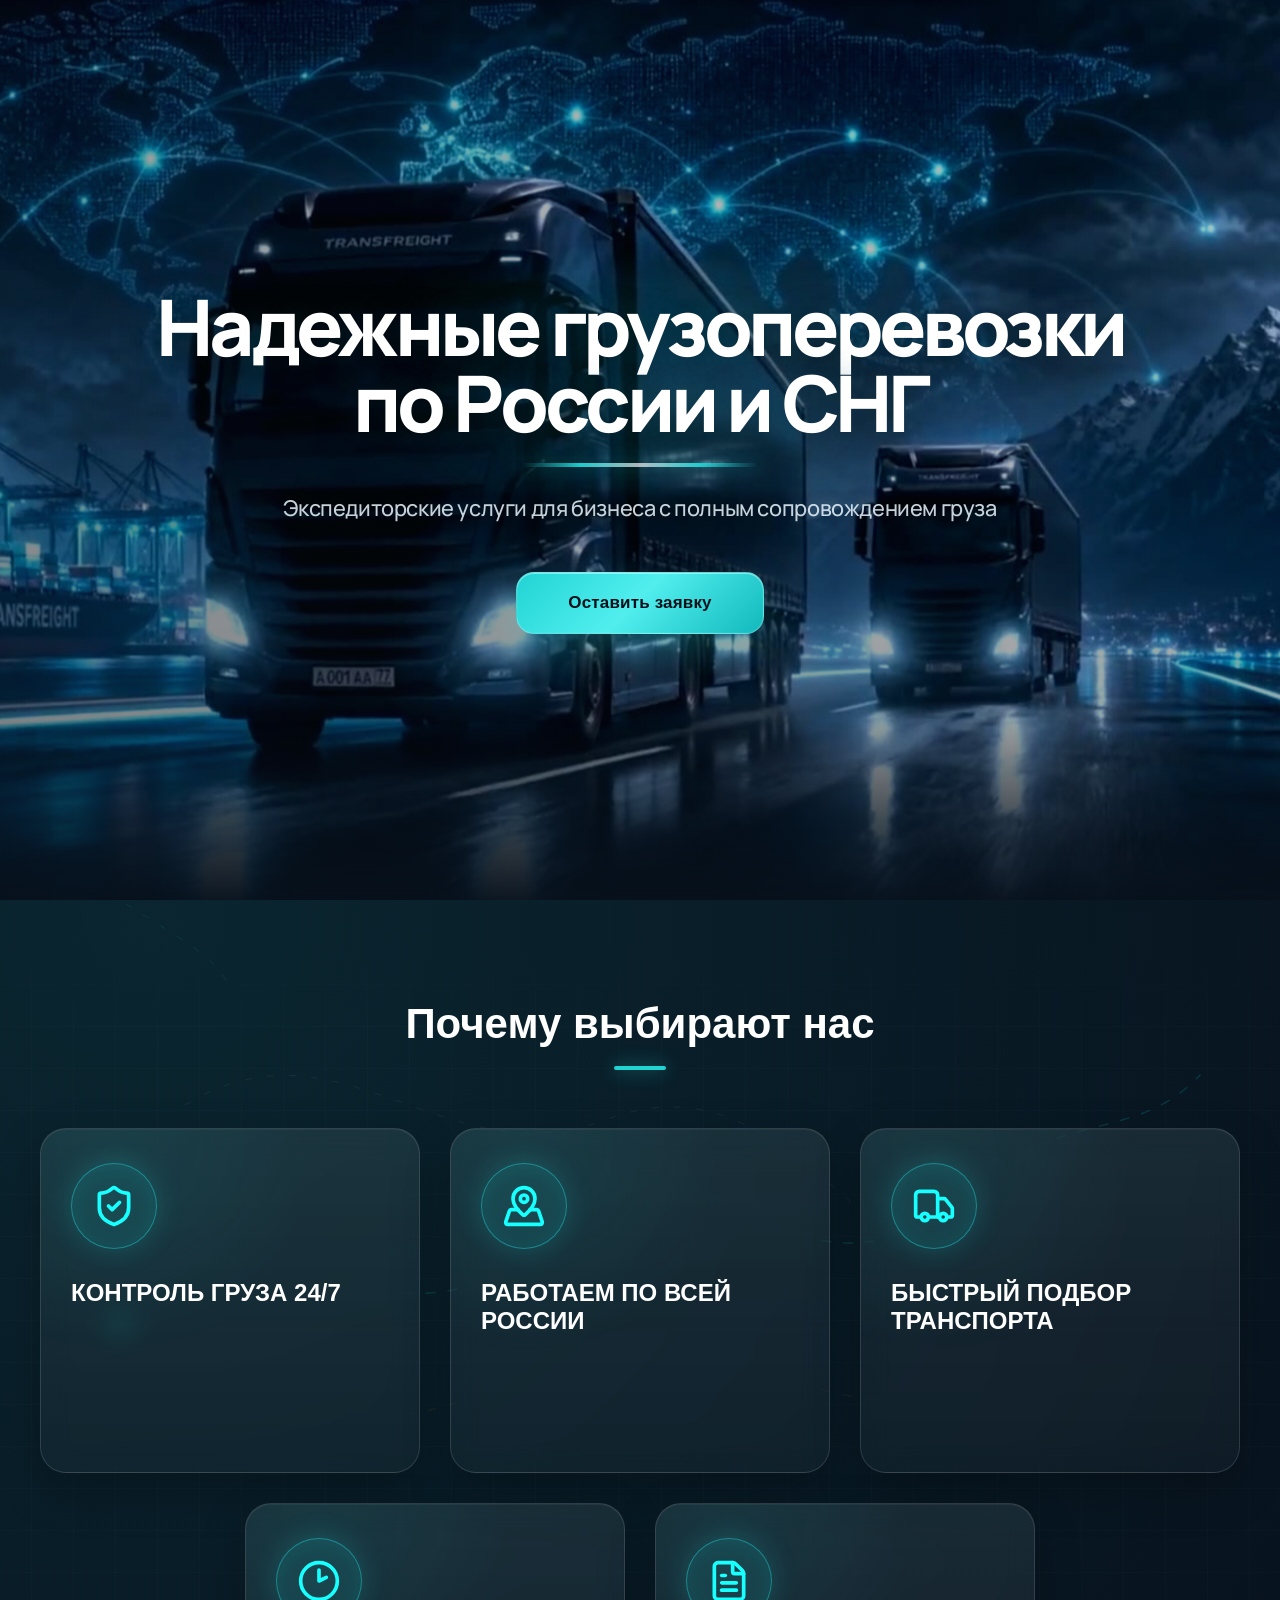
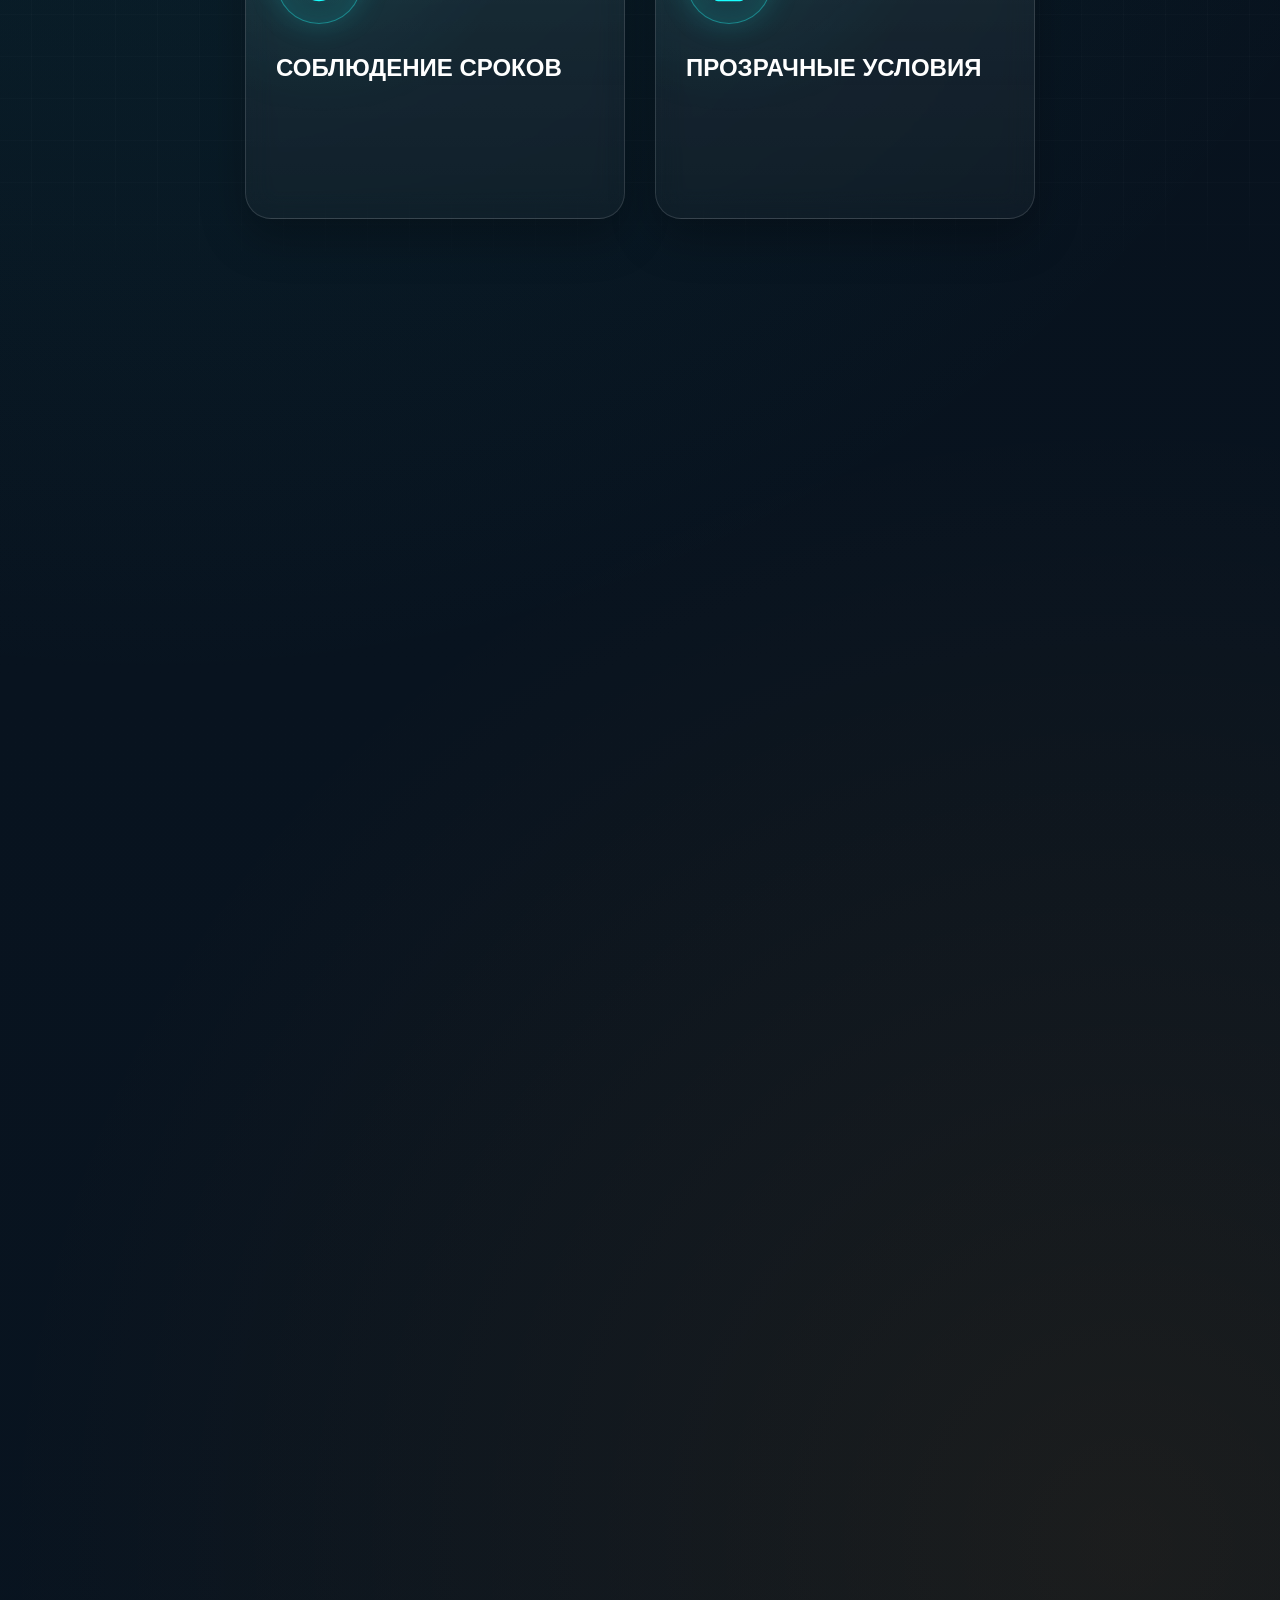
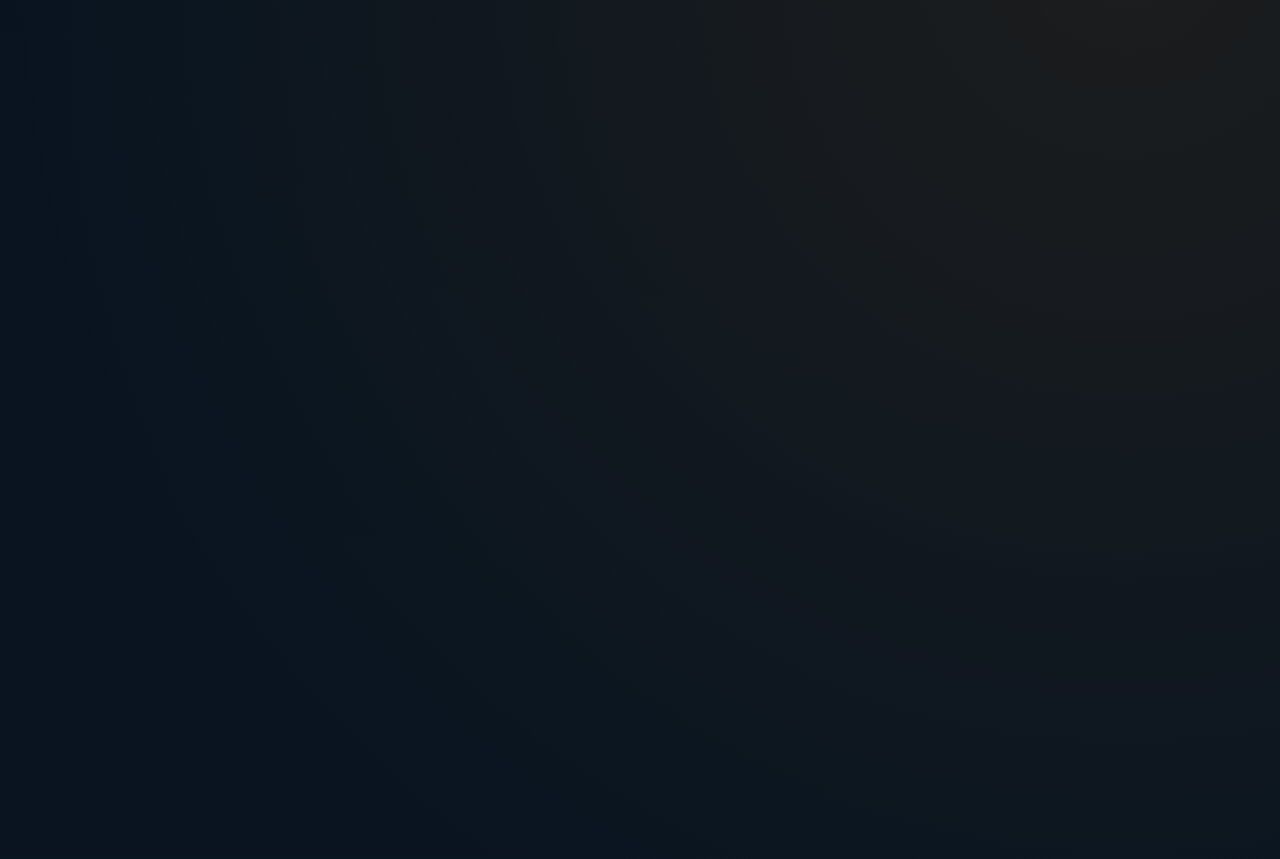
==== index.html @ 01e7ac6b "Add files via upload" ====
<!DOCTYPE html>
<html lang="ru">
<head>
<meta charset="UTF-8">
<meta name="viewport" content="width=device-width, initial-scale=1.0">

<title>Грузоперевозки по России и СНГ | TransFreight</title>

<meta name="description" content="Экспедиторские услуги и грузоперевозки по России и СНГ. Подбор транспорта, контроль доставки, оперативный расчет стоимости.">
<meta name="keywords" content="грузоперевозки, логистика, экспедиторские услуги, перевозка грузов, доставка грузов, транспортная компания">

<meta property="og:title" content="TransFreight — грузоперевозки по России и СНГ">
<meta property="og:description" content="Экспедиторские услуги для бизнеса с полным сопровождением груза.">
<meta property="og:type" content="website">
<meta property="og:url" content="https://transfreight.ru">
<meta property="og:image" content="https://transfreight.ru/favicon.png">

<link rel="preconnect" href="https://fonts.googleapis.com">
<link rel="preconnect" href="https://fonts.gstatic.com" crossorigin>
<link href="https://fonts.googleapis.com/css2?family=Manrope:wght@400;500;600;700;800&display=swap" rel="stylesheet">
<link rel="stylesheet" href="style.css">
<link rel="icon" type="image/png" href="favicon.png">
<link rel="preload" as="image" href="hero-poster-mobile.jpg" media="(max-width: 768px)">
<link rel="preload" as="image" href="hero-poster.jpg" media="(min-width: 769px)">

<!-- Yandex.Metrika counter -->
<script type="text/javascript">
    (function(m,e,t,r,i,k,a){
        m[i]=m[i]||function(){(m[i].a=m[i].a||[]).push(arguments)};
        m[i].l=1*new Date();
        for (var j = 0; j < document.scripts.length; j++) {
          if (document.scripts[j].src === r) { return; }
        }
        k=e.createElement(t),
        a=e.getElementsByTagName(t)[0],
        k.async=1,
        k.src=r,
        a.parentNode.insertBefore(k,a)
    })(window, document,'script','https://mc.yandex.ru/metrika/tag.js?id=109260432', 'ym');

    ym(109260432, 'init', {
        ssr:true,
        webvisor:true,
        clickmap:true,
        ecommerce:"dataLayer",
        referrer: document.referrer,
        url: location.href,
        accurateTrackBounce:true,
        trackLinks:true
    });
</script>
<noscript>
<div>
<img src="https://mc.yandex.ru/watch/109260432" style="position:absolute; left:-9999px;" alt="">
</div>
</noscript>
<!-- /Yandex.Metrika counter -->
</head>

<body>

<header class="hero">
<video autoplay muted loop playsinline webkit-playsinline preload="auto" poster="hero-poster.jpg" class="bg-video">
<source src="transfreight_mobile_background.mp4" type="video/mp4" media="(max-width: 768px)">
<source src="transfreight_background.mp4" type="video/mp4">
</video>

<div class="overlay"></div>

<div class="hero-content">
<h1>Надежные грузоперевозки по России и СНГ</h1>

<p>
Экспедиторские услуги для бизнеса с полным сопровождением груза
</p>

<div class="buttons">
<a class="btn primary" href="#contact">Оставить заявку</a>


</div>
</div>
</header>

<section class="advantages">
<h2>Почему выбирают нас</h2>

<div class="cards">

<div class="why-card" tabindex="0">

<div class="card-icon">
<img src="icons/shield.svg" alt="" loading="lazy" decoding="async">
</div>

<h3>Контроль груза 24/7</h3>

<p>
Отслеживаем перевозку на каждом этапе.
</p>

</div>

<div class="why-card" tabindex="0">

<div class="card-icon">
<img src="icons/map.svg" alt="" loading="lazy" decoding="async">
</div>

<h3>Работаем по всей России</h3>

<p>
Организуем перевозки по России и СНГ.
</p>

</div>

<div class="why-card" tabindex="0">

<div class="card-icon">
<img src="icons/truck.svg" alt="" loading="lazy" decoding="async">
</div>

<h3>Быстрый подбор транспорта</h3>

<p>
Оперативно подбираем транспорт под любой груз.
</p>

</div>

<div class="why-card" tabindex="0">

<div class="card-icon">
<img src="icons/clock.svg" alt="" loading="lazy" decoding="async">
</div>

<h3>Соблюдение сроков</h3>

<p>
Контролируем сроки доставки на всем маршруте.
</p>

</div>

<div class="why-card" tabindex="0">

<div class="card-icon">
<img src="icons/file.svg" alt="" loading="lazy" decoding="async">
</div>

<h3>Прозрачные условия</h3>

<p>
Понятные условия и фиксированная стоимость.
</p>

</div>

</div>
</section>

<section class="steps">

<h2>Как мы работаем</h2>

<div class="steps-container">

<div class="step" tabindex="0">
<span>1</span>
<h3>Получаем заявку</h3>
<p>Вы оставляете заявку на сайте или в Telegram.</p>
</div>

<div class="step" tabindex="0">
<span>2</span>
<h3>Подбираем транспорт</h3>
<p>Оперативно находим подходящую машину под ваш груз.</p>
</div>

<div class="step" tabindex="0">
<span>3</span>
<h3>Согласовываем условия</h3>
<p>Фиксируем стоимость, сроки и маршрут перевозки.</p>
</div>

<div class="step" tabindex="0">
<span>4</span>
<h3>Контролируем доставку</h3>
<p>Сопровождаем груз до момента выгрузки.</p>
</div>

</div>

</section>


<section class="cargo-map-section">
  <div class="cargo-map-head">
    <div>
      <h2>Маршруты перевозок</h2>
      <p>Работаем по всей России и СНГ: строим маршруты между крупными городами, подбираем транспорт и контролируем доставку на каждом этапе.</p>
    </div>

    <div class="cargo-map-features">
      <div><span>◎</span><b>По всей России</b></div>
      <div><span>▣</span><b>Контроль груза</b></div>
      <div><span>↗</span><b>Маршруты без простоев</b></div>
    </div>
  </div>

  <div class="cargo-map cargo-map-russia cargo-map-clean-final">
    <div class="map-glow"></div>

    <svg viewBox="0 0 1400 540" class="route-map" aria-label="Карта маршрутов перевозок по России" role="img">
      <defs>
        <filter id="cityGlow">
          <feGaussianBlur stdDeviation="3" result="blur" />
          <feMerge><feMergeNode in="blur" /><feMergeNode in="SourceGraphic" /></feMerge>
        </filter>
      </defs>

      <g class="route-lines">
        <path id="r1" class="route" d="M46 245 C70 205 105 185 150 148" />
        <path id="r2" class="route" d="M150 148 C182 170 200 195 210 230" />
        <path id="r3" class="route" d="M210 230 C240 218 262 216 292 225" />
        <path id="r4" class="route" d="M292 225 C322 226 338 232 355 238" />
        <path id="r5" class="route" d="M355 238 C382 224 410 220 438 188" />
        <path id="r6" class="route" d="M355 238 C386 252 416 262 438 260" />
        <path id="r7" class="route" d="M438 260 C462 240 482 228 500 220" />
        <path id="r8" class="route" d="M500 220 C530 210 555 210 580 218" />
        <path id="r9" class="route" d="M580 218 C620 235 650 250 675 260" />
        <path id="r10" class="route" d="M675 260 C710 252 735 258 760 270" />
        <path id="r11" class="route" d="M760 270 C800 250 850 240 895 245" />
        <path id="r12" class="route" d="M895 245 C942 270 980 300 1015 330" />
        <path id="r13" class="route" d="M1015 330 C1060 325 1100 330 1130 342" />
        <path id="r14" class="route" d="M1130 342 C1170 365 1210 380 1235 372" />
        <path id="r15" class="route" d="M1235 372 C1268 378 1288 382 1300 388" />
        <path id="r16" class="route" d="M1300 388 C1288 420 1278 448 1268 468" />
        <path id="r17" class="route" d="M500 220 C540 250 545 265 520 262" />
        <path id="r18" class="route" d="M438 260 C415 278 390 284 365 286" />
        <path id="r19" class="route" d="M365 286 C348 302 336 318 322 330" />
        <path id="r20" class="route" d="M322 330 C312 350 304 368 300 385" />
        <path id="r21" class="route" d="M300 385 C270 392 250 392 235 395" />
        <path id="r22" class="route" d="M235 395 C220 407 212 420 210 430" />
        <path id="r23" class="route" d="M210 230 C215 260 220 292 225 320" />
        <path id="r24" class="route" d="M225 320 C215 338 204 346 190 350" />
        <path id="r25" class="route" d="M225 320 C205 318 194 323 184 326" />
        <path id="r26" class="route" d="M225 320 C250 342 275 365 300 385" />
        <path id="r27" class="route" d="M210 230 C190 248 174 270 160 288" />
        <path id="r28" class="route" d="M160 288 C184 283 202 275 218 266" />
        <path id="r29" class="route" d="M210 230 C182 232 154 242 128 254" />
        <path id="r30" class="route" d="M292 225 C305 245 320 252 330 252" />
        <path id="r31" class="route" d="M355 238 C350 218 346 198 340 185" />
        <path id="r32" class="route" d="M340 185 C315 184 285 185 245 168" />
        <path id="r33" class="route" d="M245 168 C235 178 232 184 230 194" />
        <path id="r34" class="route" d="M230 194 C218 202 210 214 210 230" />
        <path id="r35" class="route" d="M438 188 C420 190 405 208 395 232" />
        <path id="r36" class="route" d="M438 260 C430 282 420 302 415 318" />
        <path id="r37" class="route" d="M415 318 C390 308 375 296 365 286" />
        <path id="r38" class="route" d="M560 255 C545 258 532 260 520 262" />
        <path id="r39" class="route" d="M560 255 C600 255 640 258 675 260" />
        <path id="r40" class="route" d="M760 270 C770 250 773 236 775 226" />
        <path id="r41" class="route" d="M760 270 C762 300 766 320 770 330" />
        <path id="r42" class="route" d="M760 270 C778 260 790 258 800 258" />
        <path id="r43" class="route" d="M895 245 C1010 200 1120 165 1210 145" />
        <path id="r44" class="route" d="M1210 145 C1280 150 1325 165 1355 180" />
        <path id="r45" class="route" d="M1015 330 C1040 338 1052 344 1060 350" />
        <path id="r46" class="route" d="M1130 342 C1180 300 1210 220 1210 145" />
        <path id="r47" class="route" d="M895 245 C840 240 800 235 775 226" />
        <path id="r48" class="route" d="M1015 330 C960 370 900 395 820 370 C790 358 774 342 770 330" />
        <path id="r49" class="route" d="M1235 372 C1260 405 1300 420 1340 430" />
        <path id="r50" class="route" d="M340 420 C325 405 312 392 300 385" />
        <path id="r51" class="route" d="M270 430 C252 418 242 407 235 395" />
        <path id="r52" class="route" d="M580 218 C620 175 690 150 780 140 C960 110 1110 120 1210 145" />
        <path id="r53" class="route" d="M245 168 C250 138 252 112 250 88" />
        <path id="r54" class="route" d="M150 148 C160 100 178 70 205 58" />
        <path id="r55" class="route" d="M235 395 C245 405 258 408 270 405" />
        <path id="r56" class="route" d="M235 395 C235 410 240 422 248 432" />
        <path id="r57" class="route" d="M248 432 C246 444 244 454 242 462" />
        <path id="r58" class="route" d="M242 462 C228 462 214 460 202 458" />
      </g>

      <g class="cities">
        <g class="city-node" transform="translate(46 245)"><circle r="5"/><text x="12" y="5" text-anchor="start">Калининград</text></g>
        <g class="city-node" transform="translate(205 58)"><circle r="5"/><text x="12" y="5" text-anchor="start">Мурманск</text></g>
        <g class="city-node big" transform="translate(150 148)"><circle r="9"/><text x="14" y="5" text-anchor="start">Санкт-Петербург</text></g>
        <g class="city-node" transform="translate(115 185)"><circle r="5"/><text x="12" y="5" text-anchor="start">Псков</text></g>
        <g class="city-node" transform="translate(250 88)"><circle r="5"/><text x="12" y="5" text-anchor="start">Архангельск</text></g>
        <g class="city-node" transform="translate(245 168)"><circle r="5"/><text x="12" y="5" text-anchor="start">Вологда</text></g>
        <g class="city-node" transform="translate(190 202)"><circle r="5"/><text x="-12" y="5" text-anchor="end">Тверь</text></g>
        <g class="city-node" transform="translate(230 194)"><circle r="5"/><text x="12" y="5" text-anchor="start">Ярославль</text></g>
        <g class="city-node big" transform="translate(210 230)"><circle r="9"/><text x="15" y="5" text-anchor="start">Москва</text></g>
        <g class="city-node" transform="translate(128 254)"><circle r="5"/><text x="12" y="5" text-anchor="start">Смоленск</text></g>
        <g class="city-node" transform="translate(160 288)"><circle r="5"/><text x="-12" y="5" text-anchor="end">Брянск</text></g>
        <g class="city-node" transform="translate(218 266)"><circle r="5"/><text x="12" y="5" text-anchor="start">Тула</text></g>
        <g class="city-node" transform="translate(245 270)"><circle r="5"/><text x="12" y="5" text-anchor="start">Рязань</text></g>
        <g class="city-node" transform="translate(225 320)"><circle r="5"/><text x="12" y="5" text-anchor="start">Воронеж</text></g>
        <g class="city-node" transform="translate(238 305)"><circle r="5"/><text x="12" y="-8" text-anchor="start">Липецк</text></g>
        <g class="city-node" transform="translate(184 326)"><circle r="5"/><text x="-12" y="5" text-anchor="end">Курск</text></g>
        <g class="city-node" transform="translate(190 350)"><circle r="5"/><text x="-12" y="5" text-anchor="end">Белгород</text></g>
        <g class="city-node big" transform="translate(292 225)"><circle r="9"/><text x="13" y="-8" text-anchor="start">Нижний Новгород</text></g>
        <g class="city-node big" transform="translate(355 238)"><circle r="9"/><text x="13" y="5" text-anchor="start">Казань</text></g>
        <g class="city-node" transform="translate(330 252)"><circle r="5"/><text x="13" y="18" text-anchor="start">Чебоксары</text></g>
        <g class="city-node" transform="translate(342 214)"><circle r="5"/><text x="12" y="-8" text-anchor="start">Йошкар-Ола</text></g>
        <g class="city-node" transform="translate(340 185)"><circle r="5"/><text x="12" y="5" text-anchor="start">Киров</text></g>
        <g class="city-node" transform="translate(395 232)"><circle r="5"/><text x="12" y="5" text-anchor="start">Ижевск</text></g>
        <g class="city-node big" transform="translate(438 188)"><circle r="9"/><text x="12" y="5" text-anchor="start">Пермь</text></g>
        <g class="city-node big" transform="translate(438 260)"><circle r="9"/><text x="12" y="5" text-anchor="start">Уфа</text></g>
        <g class="city-node" transform="translate(415 318)"><circle r="5"/><text x="12" y="5" text-anchor="start">Оренбург</text></g>
        <g class="city-node big" transform="translate(365 286)"><circle r="9"/><text x="12" y="5" text-anchor="start">Самара</text></g>
        <g class="city-node" transform="translate(322 330)"><circle r="5"/><text x="12" y="5" text-anchor="start">Саратов</text></g>
        <g class="city-node" transform="translate(300 385)"><circle r="5"/><text x="12" y="5" text-anchor="start">Волгоград</text></g>
        <g class="city-node" transform="translate(340 420)"><circle r="5"/><text x="12" y="5" text-anchor="start">Астрахань</text></g>
        <g class="city-node" transform="translate(235 395)"><circle r="5"/><text x="12" y="5" text-anchor="start">Ростов-на-Дону</text></g>
        <g class="city-node" transform="translate(210 430)"><circle r="5"/><text x="12" y="5" text-anchor="start">Краснодар</text></g>
        <g class="city-node" transform="translate(270 430)"><circle r="5"/><text x="12" y="5" text-anchor="start">Ставрополь</text></g>
        <g class="city-node" transform="translate(270 405)"><circle r="5"/><text x="12" y="5" text-anchor="start">Луганск</text></g>
        <g class="city-node" transform="translate(248 432)"><circle r="5"/><text x="12" y="5" text-anchor="start">Донецк</text></g>
        <g class="city-node" transform="translate(242 462)"><circle r="5"/><text x="12" y="5" text-anchor="start">Мелитополь</text></g>
        <g class="city-node" transform="translate(202 458)"><circle r="5"/><text x="-12" y="5" text-anchor="end">Херсон</text></g>
        <g class="city-node big" transform="translate(500 220)"><circle r="9"/><text x="13" y="5" text-anchor="start">Екатеринбург</text></g>
        <g class="city-node big" transform="translate(520 262)"><circle r="9"/><text x="13" y="5" text-anchor="start">Челябинск</text></g>
        <g class="city-node" transform="translate(560 255)"><circle r="5"/><text x="12" y="5" text-anchor="start">Курган</text></g>
        <g class="city-node" transform="translate(580 218)"><circle r="5"/><text x="12" y="5" text-anchor="start">Тюмень</text></g>
        <g class="city-node big" transform="translate(675 260)"><circle r="9"/><text x="12" y="5" text-anchor="start">Омск</text></g>
        <g class="city-node big" transform="translate(760 270)"><circle r="9"/><text x="14" y="5" text-anchor="start">Новосибирск</text></g>
        <g class="city-node" transform="translate(775 226)"><circle r="5"/><text x="12" y="5" text-anchor="start">Томск</text></g>
        <g class="city-node" transform="translate(800 258)"><circle r="5"/><text x="12" y="5" text-anchor="start">Кемерово</text></g>
        <g class="city-node" transform="translate(770 330)"><circle r="5"/><text x="12" y="5" text-anchor="start">Барнаул</text></g>
        <g class="city-node big" transform="translate(895 245)"><circle r="9"/><text x="12" y="5" text-anchor="start">Красноярск</text></g>
        <g class="city-node big" transform="translate(1015 330)"><circle r="9"/><text x="12" y="5" text-anchor="start">Иркутск</text></g>
        <g class="city-node" transform="translate(1060 350)"><circle r="5"/><text x="12" y="5" text-anchor="start">Улан-Удэ</text></g>
        <g class="city-node" transform="translate(1130 342)"><circle r="5"/><text x="12" y="5" text-anchor="start">Чита</text></g>
        <g class="city-node" transform="translate(1210 145)"><circle r="5"/><text x="12" y="5" text-anchor="start">Якутск</text></g>
        <g class="city-node" transform="translate(1235 372)"><circle r="5"/><text x="12" y="5" text-anchor="start">Благовещенск</text></g>
        <g class="city-node big" transform="translate(1300 388)"><circle r="9"/><text x="12" y="5" text-anchor="start">Хабаровск</text></g>
        <g class="city-node big" transform="translate(1268 468)"><circle r="9"/><text x="12" y="5" text-anchor="start">Владивосток</text></g>
        <g class="city-node" transform="translate(1340 430)"><circle r="5"/><text x="-12" y="5" text-anchor="end">Южно-Сахалинск</text></g>
        <g class="city-node" transform="translate(1355 180)"><circle r="5"/><text x="-12" y="5" text-anchor="end">Магадан</text></g>
      </g>

      <g class="moving-cargo">
        <circle class="cargo-dot moving-dot" r="5"><animateMotion dur="10s" begin="-0.0s" repeatCount="indefinite" rotate="auto"><mpath href="#r3" /></animateMotion></circle>
        <circle class="cargo-dot moving-dot" r="5"><animateMotion dur="12s" begin="-1.7s" repeatCount="indefinite" rotate="auto"><mpath href="#r8" /></animateMotion></circle>
        <circle class="cargo-dot moving-dot" r="5"><animateMotion dur="14s" begin="-3.4s" repeatCount="indefinite" rotate="auto"><mpath href="#r11" /></animateMotion></circle>
        <circle class="cargo-dot moving-dot" r="5"><animateMotion dur="16s" begin="-5.1s" repeatCount="indefinite" rotate="auto"><mpath href="#r12" /></animateMotion></circle>
        <circle class="cargo-dot moving-dot" r="5"><animateMotion dur="18s" begin="-6.8s" repeatCount="indefinite" rotate="auto"><mpath href="#r16" /></animateMotion></circle>
        <circle class="cargo-dot moving-dot" r="5"><animateMotion dur="10s" begin="-8.5s" repeatCount="indefinite" rotate="auto"><mpath href="#r18" /></animateMotion></circle>
        <circle class="cargo-dot moving-dot" r="5"><animateMotion dur="12s" begin="-1.2s" repeatCount="indefinite" rotate="auto"><mpath href="#r21" /></animateMotion></circle>
        <circle class="cargo-dot moving-dot" r="5"><animateMotion dur="14s" begin="-2.9s" repeatCount="indefinite" rotate="auto"><mpath href="#r23" /></animateMotion></circle>
        <circle class="cargo-dot moving-dot" r="5"><animateMotion dur="16s" begin="-4.6s" repeatCount="indefinite" rotate="auto"><mpath href="#r31" /></animateMotion></circle>
        <circle class="cargo-dot moving-dot" r="5"><animateMotion dur="18s" begin="-6.3s" repeatCount="indefinite" rotate="auto"><mpath href="#r39" /></animateMotion></circle>
        <circle class="cargo-dot moving-dot" r="5"><animateMotion dur="10s" begin="-8.0s" repeatCount="indefinite" rotate="auto"><mpath href="#r43" /></animateMotion></circle>
        <circle class="cargo-dot moving-dot" r="5"><animateMotion dur="12s" begin="-0.7s" repeatCount="indefinite" rotate="auto"><mpath href="#r48" /></animateMotion></circle>
        <circle class="cargo-dot moving-dot" r="5"><animateMotion dur="14s" begin="-2.4s" repeatCount="indefinite" rotate="auto"><mpath href="#r52" /></animateMotion></circle>
        <circle class="cargo-dot moving-dot" r="5"><animateMotion dur="11s" begin="-4.2s" repeatCount="indefinite" rotate="auto"><mpath href="#r53" /></animateMotion></circle>
        <circle class="cargo-dot moving-dot" r="5"><animateMotion dur="13s" begin="-6.4s" repeatCount="indefinite" rotate="auto"><mpath href="#r54" /></animateMotion></circle>
        <circle class="cargo-dot moving-dot" r="5"><animateMotion dur="9s" begin="-3.1s" repeatCount="indefinite" rotate="auto"><mpath href="#r55" /></animateMotion></circle>
        <circle class="cargo-dot moving-dot" r="5"><animateMotion dur="10s" begin="-5.3s" repeatCount="indefinite" rotate="auto"><mpath href="#r56" /></animateMotion></circle>
      </g>
    </svg>
  </div>
</section>

<section class="reviews">

<h2>Отзывы клиентов</h2>

<div class="reviews-container">

<div class="review">
<p>
“Оперативно нашли транспорт и доставили груз точно в срок. Всегда были на связи.”
</p>
<h3>— Алексей, Москва</h3>
</div>

<div class="review">
<p>
“Работаем на постоянной основе. Все перевозки проходят без проблем.”
</p>
<h3>— Дмитрий, Казань</h3>
</div>

<div class="review">
<p>
“Понравилась скорость расчета и контроль перевозки на всех этапах.”
</p>
<h3>— Сергей, Екатеринбург</h3>
</div>

</div>

</section>

<section class="contact" id="contact">

<h2>Оставить заявку</h2>

<div class="form-switcher">

<button type="button"
class="switch-btn active"
id="cargoOwnerBtn">
Вы грузовладелец
</button>

<button type="button"
class="switch-btn"
id="carrierBtn">
Вы грузоперевозчик
</button>

</div>
<div id="cargoOwnerForm">
<form id="telegramForm">

<input type="text"
id="name"
placeholder="Ваше имя"
required
maxlength="40">

<input type="tel"
id="phone"
placeholder="Телефон"
required
maxlength="18">

<input type="text"
id="route"
placeholder="Маршрут"
required
maxlength="100">

<textarea
id="cargo"
placeholder="Описание груза"
required
maxlength="300"></textarea>

<input type="text" id="website" name="website" autocomplete="off">

<div class="cf-turnstile"
data-sitekey="0x4AAAAAADRK5G3awvAaMpHT">
</div>
    
<label class="policy-check">
<input type="checkbox" id="ownerPolicyAgree" name="policy_agree" required>
<span>
Я соглашаюсь с
<a href="/privacy.html" target="_blank" rel="noopener">
политикой конфиденциальности
</a>
и даю согласие на обработку персональных данных.
</span>
</label>

<button type="submit">Отправить заявку</button>

<div id="successMessage" class="success-message">
✅ Заявка успешно отправлена
</div>

<div id="errorMessage" class="error-message">
Заполните поля корректно
</div>

</form>

</div>

<div id="carrierForm" style="display:none;">

<form id="driverForm">

<input type="text"
id="driverName"
placeholder="Ваше имя"
required
maxlength="40">

<input type="text"
id="driverCity"
placeholder="Ваш город"
required
maxlength="60">

<input type="tel"
id="driverPhone"
placeholder="Телефон"
required
maxlength="18">

<input type="text"
id="driverCar"
placeholder="Машина"
required
maxlength="100">

<input type="text"
id="driverWebsite"
name="driverWebsite"
autocomplete="off">

<div class="cf-turnstile"
data-sitekey="0x4AAAAAADRK5G3awvAaMpHT">
</div>

<label class="policy-check">
<input type="checkbox" id="carrierPolicyAgree" name="policy_agree" required>
<span>
Я соглашаюсь с
<a href="/privacy.html" target="_blank" rel="noopener">
политикой конфиденциальности
</a>
и даю согласие на обработку персональных данных.
</span>
</label>

<button type="submit">
Отправить заявку
</button>

<div id="driverSuccess" class="success-message">
✅ Заявка отправлена
</div>

<div id="driverError" class="error-message">
Заполните поля корректно
</div>

</form>

</div>

<footer class="footer">
<div class="footer-inner">

<div>
<h3>TransFreight</h3>
<p>Экспедиторские услуги по России и СНГ</p>
</div>

<div>
<p><strong>ИП Мансуров Шамиль Ержанович</strong></p>
<p>ИНН: 560914341252</p>
<p>ОГРНИП: 326565800043124</p>
</div>

<div>
<p><strong>Связаться с нами</strong></p>

<p>
<a href="tel:+79777711194">+7 (977) 771-11-94</a>
</p>

<p>
<a href="tel:+79779879727">+7 (977) 987-97-27</a>
</p>

<p>
<a href="https://t.me/TransFreight_request_bot" target="_blank">Telegram</a>
</p>

<p>
<a href="mailto:mansurovshe@yandex.ru">mansurovshe@yandex.ru</a>
</p>

<p>
<a href="privacy.html">Политика конфиденциальности</a>
</p>
</div>

</div>

<div class="footer-bottom">
© 2026 TransFreight. Все права защищены.
</div>
</footer>

<div class="cookie-banner" id="cookieBanner" role="dialog" aria-live="polite" aria-label="Уведомление о cookie">
  <div class="cookie-banner__text">
    Сайт использует cookie и Яндекс.Метрику для анализа посещаемости и улучшения работы сайта.
    Продолжая пользоваться сайтом, вы соглашаетесь с
    <a href="/privacy.html" target="_blank" rel="noopener">политикой конфиденциальности</a>.
  </div>
  <button type="button" class="cookie-banner__btn" id="cookieAcceptBtn">Понятно</button>
</div>

<a href="tel:+79777711194" class="floating-btn">
📞
</a>

<a href="https://max.ru/id560914341252_bot" target="_blank" class="floating-max">
✉️
</a>





<script>
(function(){
  const cards = document.querySelectorAll('.why-card, .step');
  if (!cards.length) return;

  const isMobile = () => window.matchMedia('(max-width: 768px)').matches;
  let lastTouchTime = 0;

  function closeGroup(card){
    const group = card.closest('.cards, .steps-container');
    if (!group) return;

    group.querySelectorAll('.why-card.is-open, .step.is-open').forEach((item) => {
      if (item !== card) {
        item.classList.remove('is-open');
        item.setAttribute('aria-expanded', 'false');
      }
    });
  }

  function toggleCard(card){
    closeGroup(card);
    const isOpen = card.classList.toggle('is-open');
    card.setAttribute('aria-expanded', isOpen ? 'true' : 'false');
  }

  cards.forEach((card) => {
    card.setAttribute('tabindex', '0');
    card.setAttribute('role', 'button');
    card.setAttribute('aria-expanded', 'false');

    card.addEventListener('touchend', function(e){
      if (!isMobile()) return;
      if (e.target.closest('a, button, input, textarea, select')) return;
      e.preventDefault();
      lastTouchTime = Date.now();
      toggleCard(card);
    }, { passive:false });

    card.addEventListener('click', function(e){
      if (!isMobile()) return;
      if (Date.now() - lastTouchTime < 450) return;
      if (e.target.closest('a, button, input, textarea, select')) return;
      toggleCard(card);
    });

    card.addEventListener('keydown', function(e){
      if (!isMobile()) return;
      if (e.key === 'Enter' || e.key === ' ') {
        e.preventDefault();
        toggleCard(card);
      }
    });
  });

  document.addEventListener('touchend', function(e){
    if (!isMobile()) return;
    if (e.target.closest('.why-card, .step')) return;

    document.querySelectorAll('.why-card.is-open, .step.is-open').forEach((card) => {
      card.classList.remove('is-open');
      card.setAttribute('aria-expanded', 'false');
    });
  }, { passive:true });
})();
</script>

<script>
(function(){
  const forms = document.querySelectorAll('#telegramForm, #driverForm');

  forms.forEach((form) => {
    form.addEventListener('submit', function(e){
      if (!form.checkValidity()) {
        e.preventDefault();
        e.stopImmediatePropagation();
        form.reportValidity();
      }
    }, true);
  });

  const cookieBanner = document.getElementById('cookieBanner');
  const cookieAcceptBtn = document.getElementById('cookieAcceptBtn');

  if (cookieBanner && localStorage.getItem('transfreight_cookie_accepted') === 'yes') {
    cookieBanner.classList.add('is-hidden');
  }

  if (cookieAcceptBtn && cookieBanner) {
    cookieAcceptBtn.addEventListener('click', function(){
      localStorage.setItem('transfreight_cookie_accepted', 'yes');
      cookieBanner.classList.add('is-hidden');
    });
  }
})();
</script>

<script src="script.js"></script>

<script src="https://challenges.cloudflare.com/turnstile/v0/api.js" async defer></script>
    
</body>
</html>
---- style.css ----
*{
  margin:0;
  padding:0;
  box-sizing:border-box;
  font-family:Arial, sans-serif;
}

html{
  scroll-behavior:smooth;
  width:100%;
  max-width:100%;
  overflow-x:hidden;
}

body{
  width:100%;
  max-width:100%;
  overflow-x:hidden;
  background:
    radial-gradient(circle at 12% 18%, rgba(33,212,212,0.10), transparent 32%),
    radial-gradient(circle at 88% 62%, rgba(255,140,0,0.08), transparent 34%),
    linear-gradient(180deg, #07111c 0%, #08131f 45%, #091521 100%);
  color:#ffffff;
}


body::before{
  content:"";
  position:fixed;
  inset:0;
  z-index:-2;
  pointer-events:none;
  background:
    radial-gradient(circle at 12% 18%, rgba(33,212,212,0.12), transparent 34%),
    radial-gradient(circle at 88% 58%, rgba(255,140,0,0.09), transparent 36%),
    radial-gradient(circle at 50% 98%, rgba(33,212,212,0.06), transparent 42%),
    linear-gradient(180deg, #07111c 0%, #08131f 45%, #091521 100%);
}

.hero::after{
  content:"";
  position:absolute;
  left:0;
  right:0;
  bottom:-1px;
  height:180px;
  z-index:1;
  pointer-events:none;
  background:linear-gradient(180deg, transparent 0%, rgba(7,17,28,0.58) 55%, rgba(7,17,28,0.96) 100%);
}

.advantages::before,
.steps::before,
.contact::before{
  opacity:.55;
  mask-image:linear-gradient(180deg, transparent 0%, #000 16%, #000 84%, transparent 100%);
  -webkit-mask-image:linear-gradient(180deg, transparent 0%, #000 16%, #000 84%, transparent 100%);
}

.advantages + .steps,
.steps + .contact{
  margin-top:-1px;
}

.advantages::after,
.steps::after,
.contact::after{
  opacity:.78;
}

img,
video{
  max-width:100%;
}

/* ===== HERO VIDEO ===== */

.hero{
  position:relative;
  min-height:100vh;
  overflow:hidden;
  display:flex;
  align-items:center;
  justify-content:center;
}

.bg-video{
  position:absolute;
  top:0;
  left:0;

  width:100%;
  height:100%;

  object-fit:cover;

  z-index:-2;

  opacity:1;

  filter:
    brightness(1)
    contrast(1.08)
    saturate(1.12);

  transform:scale(1.03);
}

.overlay{
  position:absolute;
  inset:0;

  background:
    linear-gradient(
      90deg,
      rgba(5,12,20,0.22),
      rgba(5,12,20,0.10)
    ),
    rgba(0,0,0,0.04);

  pointer-events:none;
}

.hero-content{
  position:relative;
  z-index:2;
  width:100%;
  max-width:1100px;
  padding:120px 24px;
  text-align:center;
  display:flex;
  flex-direction:column;
  align-items:center;
}

.hero h1{
  max-width:920px;
  margin-bottom:22px;
  font-size:56px;
  line-height:1.08;
  font-weight:800;
  color:#ffffff;
  text-shadow:0 8px 30px rgba(0,0,0,0.55);
}

.hero p{
  max-width:720px;
  font-size:20px;
  line-height:1.5;
  color:#d6e2ea;
}

.buttons{
  display:flex;
  gap:18px;
  margin-top:38px;
  flex-wrap:wrap;
  justify-content:center;
}

.btn{
  position:relative;
  overflow:hidden;
  display:inline-flex;
  align-items:center;
  justify-content:center;
  padding:17px 34px;
  border-radius:14px;
  text-decoration:none;
  font-weight:800;
  transition:transform .35s ease, box-shadow .35s ease, border-color .35s ease;
}

.primary{
  background:#11c5c6;
  color:#07111c;
  box-shadow:0 12px 30px rgba(17,197,198,0.28);
}

.secondary{
  border:1px solid #11c5c6;
  color:#11c5c6;
}

.btn:hover{
  transform:translateY(-3px);
  box-shadow:0 16px 36px rgba(33,212,212,0.35);
}

.btn::before,
button::before{
  content:"";
  position:absolute;
  top:0;
  left:-120%;
  width:80%;
  height:100%;
  background:linear-gradient(90deg, transparent, rgba(255,255,255,0.32), transparent);
  transform:skewX(-20deg);
  transition:left .65s ease;
}

.btn:hover::before,
button:hover::before{
  left:130%;
}

/* ===== COMMON SECTIONS ===== */

.advantages,
.steps,
.contact{
  position:relative;
  overflow:hidden;
  width:100%;
  padding:100px 20px;
  background:transparent;
}

.advantages::before,
.steps::before,
.contact::before{
  content:"";
  position:absolute;
  inset:0;
  background-image:
    linear-gradient(rgba(255,255,255,0.026) 1px, transparent 1px),
    linear-gradient(90deg, rgba(255,255,255,0.026) 1px, transparent 1px);
  background-size:42px 42px;
  pointer-events:none;
}

.advantages::after,
.steps::after,
.contact::after{
  content:"";
  position:absolute;
  width:430px;
  height:430px;
  border-radius:50%;
  right:-160px;
  top:90px;
  background:radial-gradient(circle, rgba(33,212,212,0.17), transparent 68%);
  filter:blur(24px);
  pointer-events:none;
}

.advantages > *,
.steps > *,
.contact > *{
  position:relative;
  z-index:2;
}

h2{
  margin-bottom:58px;
  text-align:center;
  font-size:42px;
  line-height:1.15;
  color:#ffffff;
  font-weight:800;
}

h2::after{
  content:"";
  display:block;
  width:52px;
  height:4px;
  margin:18px auto 0;
  border-radius:10px;
  background:#21d4d4;
  box-shadow:0 0 18px rgba(33,212,212,0.65);
}

/* ===== ADVANTAGES ===== */

.cards{
  max-width:1200px;
  margin:0 auto;
  display:grid;
  grid-template-columns:repeat(6, minmax(0, 1fr));
  gap:30px;
  align-items:stretch;
}

.cards > .why-card:nth-child(1){ grid-column:1 / span 2; }
.cards > .why-card:nth-child(2){ grid-column:3 / span 2; }
.cards > .why-card:nth-child(3){ grid-column:5 / span 2; }
.cards > .why-card:nth-child(4){ grid-column:2 / span 2; }
.cards > .why-card:nth-child(5){ grid-column:4 / span 2; }

.why-card{
  position:relative;
  overflow:hidden;
  isolation:isolate;
  min-height:280px;
  padding:34px 30px;
  border-radius:26px;
  display:flex;
  flex-direction:column;
  justify-content:flex-start;
  background:linear-gradient(180deg, rgba(255,255,255,0.075), rgba(255,255,255,0.032));
  border:1px solid rgba(255,255,255,0.13);
  box-shadow:0 18px 45px rgba(0,0,0,0.26), inset 0 1px 0 rgba(255,255,255,0.05);
  backdrop-filter:blur(14px);
  -webkit-backdrop-filter:blur(14px);
  transition:
    transform .75s cubic-bezier(.16,1,.3,1),
    border-color .75s ease,
    background .75s ease,
    box-shadow .75s ease;
  animation:fadeUp .8s ease forwards;
}

.why-card::before{
  content:"";
  position:absolute;
  inset:0;
  background:
    radial-gradient(circle at 20% 10%, rgba(33,212,212,0.26), transparent 44%),
    linear-gradient(180deg, rgba(33,212,212,0.08), transparent 70%);
  opacity:.28;
  transition:opacity .75s ease;
  pointer-events:none;
  z-index:0;
}

.why-card > *{
  position:relative;
  z-index:2;
}

.card-icon{
  width:86px;
  height:86px;
  min-width:86px;
  margin-bottom:30px;
  border-radius:50%;
  display:flex;
  align-items:center;
  justify-content:center;
  background:rgba(33,212,212,0.10);
  border:1px solid rgba(33,212,212,0.48);
  box-shadow:0 0 28px rgba(33,212,212,0.22), inset 0 0 22px rgba(33,212,212,0.10);
  transition:transform .75s cubic-bezier(.16,1,.3,1), box-shadow .75s ease, background .75s ease;
  animation:iconFloat 4s ease-in-out infinite;
}

.card-icon img{
  width:44px;
  height:44px;
  object-fit:contain;
  filter:
    brightness(0)
    saturate(100%)
    invert(78%)
    sepia(92%)
    saturate(1432%)
    hue-rotate(130deg)
    brightness(105%)
    contrast(105%);
}

.why-card h3{
  margin:0 0 16px;
  font-size:24px;
  line-height:1.18;
  font-weight:800;
  text-transform:uppercase;
  color:#ffffff;
}

.why-card p{
  margin:0;
  font-size:16px;
  line-height:1.6;
  color:#c5d3dc;
}

.why-card:hover{
  transform:translateY(-4px);
  border-color:#21d4d4;
  background:linear-gradient(180deg, rgba(17,197,198,0.11), rgba(255,255,255,0.04));
  box-shadow:
    0 20px 42px rgba(0,0,0,0.28),
    0 0 24px rgba(33,212,212,0.12);
}

.why-card:hover::before{
  opacity:.85;
}

.why-card:hover .card-icon{
  animation:none;
  transform:translateY(-2px);
  background:rgba(33,212,212,0.15);
  box-shadow:0 0 30px rgba(33,212,212,0.25), inset 0 0 22px rgba(33,212,212,0.10);
}

.why-card:hover h3{
  color:#21d4d4;
}

@keyframes iconFloat{
  0%,100%{ transform:translateY(0); }
  50%{ transform:translateY(-5px); }
}

/* ===== STEPS ===== */

.steps{
  background:transparent;
}

.steps-container{
  max-width:1200px;
  margin:0 auto;
  display:grid;
  grid-template-columns:repeat(4, minmax(0, 1fr));
  gap:28px;
}

.step{
  position:relative;
  overflow:hidden;
  isolation:isolate;
  min-height:300px;
  padding:36px 28px;
  border-radius:26px;
  text-align:center;
  background:linear-gradient(180deg, rgba(255,255,255,0.075), rgba(255,255,255,0.032));
  border:1px solid rgba(255,255,255,0.13);
  box-shadow:0 18px 45px rgba(0,0,0,0.26), inset 0 1px 0 rgba(255,255,255,0.05);
  backdrop-filter:blur(14px);
  -webkit-backdrop-filter:blur(14px);
  transition:
    transform .85s cubic-bezier(.16,1,.3,1),
    border-color .85s ease,
    background .85s ease,
    box-shadow .85s ease;
  animation:fadeUp .8s ease forwards;
}

.step::before{
  content:"";
  position:absolute;
  inset:0;
  background:
    radial-gradient(circle at 22% 12%, rgba(33,212,212,0.26), transparent 44%),
    linear-gradient(180deg, rgba(33,212,212,0.08), transparent 70%);
  opacity:.25;
  transition:opacity .85s ease;
  pointer-events:none;
}

.step > *{
  position:relative;
  z-index:2;
}

.step span{
  display:inline-flex;
  width:74px;
  height:74px;
  border-radius:22px;
  align-items:center;
  justify-content:center;
  margin-bottom:24px;
  background:rgba(33,212,212,0.12);
  color:#21d4d4;
  border:1px solid rgba(33,212,212,0.50);
  font-size:26px;
  font-weight:800;
  box-shadow:0 0 28px rgba(33,212,212,0.22), inset 0 0 24px rgba(33,212,212,0.08);
  transition:transform .85s cubic-bezier(.16,1,.3,1), background .85s ease, color .85s ease, box-shadow .85s ease;
}

.step h3{
  margin-bottom:15px;
  font-size:23px;
  line-height:1.2;
  color:#ffffff;
  transition:color .65s ease;
}

.step p{
  color:#c5d3dc;
  line-height:1.65;
  font-size:15.5px;
}

.step:hover{
  transform:translateY(-4px);
  border-color:#21d4d4;
  background:linear-gradient(180deg, rgba(17,197,198,0.11), rgba(255,255,255,0.04));
  box-shadow:
    0 20px 42px rgba(0,0,0,0.28),
    0 0 24px rgba(33,212,212,0.12);
}

.step:hover::before{
  opacity:.85;
}

.step:hover span{
  transform:translateY(-2px);
  color:#07111f;
  background:#21d4d4;
  box-shadow:0 0 30px rgba(33,212,212,0.28), inset 0 0 20px rgba(255,255,255,0.12);
}

.step:hover h3{
  color:#21d4d4;
}

/* ===== REVIEWS HIDDEN ===== */

.reviews{
  display:none !important;
}

/* ===== CONTACT ===== */

.contact{
  background:transparent;
}

.form-switcher{
  position:relative;
  z-index:5;
  display:flex;
  justify-content:center;
  max-width:640px;
  margin:0 auto 35px;
  gap:0;
  overflow:hidden;
  border-radius:16px;
  border:1px solid rgba(33,212,212,0.30);
  background:rgba(255,255,255,0.04);
}

.switch-btn{
  position:relative;
  overflow:hidden;
  flex:1;
  width:100%;
  padding:18px;
  border:none;
  background:#101b27;
  color:#c5d3dc;
  font-size:16px;
  font-weight:800;
  cursor:pointer;
  transition:.35s ease;
}

.switch-btn.active{
  background:#11c5c6;
  color:#07111c;
}

form{
  max-width:640px;
  margin:0 auto;
  display:flex;
  flex-direction:column;
  gap:20px;
}

#telegramForm,
#driverForm{
  padding:0;
  background:transparent !important;
  border:none !important;
  box-shadow:none !important;
  backdrop-filter:none !important;
  -webkit-backdrop-filter:none !important;
}

input,
textarea{
  width:100%;
  padding:17px 18px;
  border-radius:14px;
  background:#0d1722;
  border:1px solid rgba(255,255,255,0.10);
  color:#ffffff;
  font-size:16px;
  transition:border-color .35s ease, box-shadow .35s ease, transform .35s ease;
}

textarea{
  min-height:110px;
  resize:vertical;
}

input::placeholder,
textarea::placeholder{
  color:#8fa1b2;
}

input:focus,
textarea:focus{
  outline:none;
  border-color:#21d4d4;
  box-shadow:0 0 0 1px rgba(33,212,212,0.25), 0 0 24px rgba(33,212,212,0.12);
  transform:translateY(-2px);
}

button{
  position:relative;
  overflow:hidden;
  width:100%;
  padding:18px;
  border:none;
  border-radius:14px;
  background:#11c5c6;
  color:#07111c;
  font-weight:800;
  font-size:16px;
  cursor:pointer;
  transition:transform .35s ease, box-shadow .35s ease, opacity .35s ease;
}

button:hover{
  transform:translateY(-2px);
  box-shadow:0 14px 32px rgba(33,212,212,0.28);
}

button:disabled{
  opacity:.6;
  cursor:not-allowed;
}

#website,
#driverWebsite{
  display:none !important;
}

.success-message,
.error-message{
  opacity:0;
  transform:translateY(10px);
  transition:all .3s ease;
  margin-top:6px;
  padding:15px;
  border-radius:12px;
  font-size:16px;
  text-align:center;
  pointer-events:none;
}

.success-message{
  background:rgba(0,255,170,0.10);
  border:1px solid #00ffaa;
  color:#00ffaa;
}

.error-message{
  background:rgba(255,80,80,0.10);
  border:1px solid #ff5555;
  color:#ff7777;
}

.success-message.show,
.error-message.show{
  opacity:1;
  transform:translateY(0);
}

/* ===== FOOTER ===== */

.footer{
  background:#050b12;
  border-top:1px solid rgba(17,197,198,0.18);
  padding:50px 20px 25px;
}

.footer-inner{
  max-width:1200px;
  margin:0 auto;
  display:grid;
  grid-template-columns:repeat(auto-fit, minmax(240px, 1fr));
  gap:30px;
}

.footer h3{
  color:#11c5c6;
  font-size:26px;
  margin-bottom:12px;
}

.footer p{
  color:#c5d3dc;
  line-height:1.7;
}

.footer a{
  color:#11c5c6;
  text-decoration:none;
}

.footer-bottom{
  max-width:1200px;
  margin:35px auto 0;
  padding-top:20px;
  border-top:1px solid rgba(255,255,255,0.08);
  color:#6f7d86;
  font-size:14px;
}

/* ===== FLOATING BUTTONS ===== */

.floating-btn,
.floating-max{
  position:fixed;
  right:25px;
  width:65px;
  height:65px;
  border-radius:50%;
  display:flex;
  align-items:center;
  justify-content:center;
  text-decoration:none;
  z-index:999;
  transition:.3s ease;
}

.floating-btn{
  bottom:25px;
  background:#21d4d4;
  color:#081018;
  font-size:30px;
  box-shadow:0 10px 30px rgba(33,212,212,0.35);
  animation:pulse 2s infinite;
}

.floating-max{
  bottom:105px;
  background:#ffffff;
  color:#111;
  font-size:28px;
  box-shadow:0 10px 30px rgba(255,255,255,0.18);
}

.floating-btn:hover,
.floating-max:hover{
  transform:scale(1.1);
}

@keyframes pulse{
  0%{ box-shadow:0 0 0 0 rgba(33,212,212,0.5); }
  70%{ box-shadow:0 0 0 20px rgba(33,212,212,0); }
  100%{ box-shadow:0 0 0 0 rgba(33,212,212,0); }
}

/* ===== ANIMATION ===== */

@keyframes fadeUp{
  from{
    opacity:0;
    transform:translateY(36px);
  }
  to{
    opacity:1;
    transform:translateY(0);
  }
}

/* ===== MOBILE ===== */

@media(max-width:1100px){
  .cards{
    grid-template-columns:repeat(2, minmax(0, 1fr));
  }

  .cards > .why-card:nth-child(1),
  .cards > .why-card:nth-child(2),
  .cards > .why-card:nth-child(3),
  .cards > .why-card:nth-child(4),
  .cards > .why-card:nth-child(5){
    grid-column:auto;
  }

  .steps-container{
    grid-template-columns:repeat(2, minmax(0, 1fr));
  }
}

@media(max-width:768px){
  .hero{
    min-height:100vh;
  }

  .hero-content{
    padding:120px 20px 80px;
  }

  .hero h1{
    font-size:34px;
    line-height:1.18;
  }

  .hero p{
    font-size:16px;
  }

  .buttons{
    width:100%;
    flex-direction:column;
    gap:15px;
  }

  .btn{
    width:100%;
    padding:18px;
  }

  .advantages,
  .steps,
  .contact{
    padding:72px 20px;
  }

  h2{
    font-size:30px;
    margin-bottom:42px;
  }

  .cards,
  .steps-container{
    grid-template-columns:1fr;
    gap:22px;
  }

  .why-card,
  .step{
    min-height:auto;
    padding:28px 24px;
  }

  .why-card:hover,
  .step:hover{
    transform:translateY(-6px);
  }

  .card-icon{
    width:76px;
    height:76px;
    min-width:76px;
    margin-bottom:24px;
  }

  .card-icon img{
    width:38px;
    height:38px;
  }

  .form-switcher{
    max-width:100%;
  }

  .switch-btn{
    font-size:14px;
    padding:16px 10px;
  }

  .footer{
    padding:40px 20px 20px;
  }

  .footer-inner{
    grid-template-columns:1fr;
  }

  .footer-bottom{
    text-align:center;
    font-size:13px;
  }

  .floating-btn,
  .floating-max{
    right:16px;
    width:58px;
    height:58px;
  }

  .floating-max{
    bottom:94px;
  }
}

/* ===== FINAL: мягкий hover карточек без скачков ===== */

.why-card,
.step{
  opacity:1 !important;
  visibility:visible !important;
  will-change:transform;
  transition:
    transform 1.05s cubic-bezier(0.22, 1, 0.36, 1),
    box-shadow 1.05s cubic-bezier(0.22, 1, 0.36, 1),
    border-color 1.05s ease,
    background 1.05s ease !important;
}

.why-card::before,
.step::before{
  transition:opacity 1.05s ease !important;
}

.why-card:hover::before,
.step:hover::before{
  opacity:0.58 !important;
}

.card-icon,
.step span{
  transition:
    transform 1.05s cubic-bezier(0.22, 1, 0.36, 1),
    box-shadow 1.05s ease,
    background 1.05s ease,
    color 1.05s ease !important;
}

.why-card h3,
.step h3{
  transition:color 0.85s ease !important;
}

.why-card p,
.step p{
  transition:color 0.85s ease, opacity 0.85s ease !important;
}

/* На мобильных hover не нужен — это убирает лишние рывки */
@media(max-width:768px){
  .why-card:hover,
  .step:hover{
    transform:none !important;
  }

  .why-card:hover .card-icon,
  .step:hover span{
    transform:none !important;
  }
}


/* ===== ROUTE BACKGROUND: кривые маршруты с движущейся точкой ===== */

.advantages,
.steps,
.contact{
  isolation:isolate;
}

.advantages::before,
.steps::before,
.contact::before{
  z-index:0;
  opacity:1;
  background-image:
    url("data:image/svg+xml,%3Csvg%20xmlns%3D%22http%3A//www.w3.org/2000/svg%22%20viewBox%3D%220%200%201200%20520%22%20fill%3D%22none%22%3E%0A%3Cpath%20d%3D%22M80%20355%20C220%20185%20350%20430%20510%20260%20C650%20110%20750%20370%20910%20230%20C1020%20135%201095%20175%201160%20105%22%20stroke%3D%22%2321d4d4%22%20stroke-opacity%3D%220.20%22%20stroke-width%3D%221.4%22%20stroke-linecap%3D%22round%22%20stroke-dasharray%3D%229%2013%22/%3E%0A%3Cpath%20d%3D%22M145%20135%20C300%2040%20405%20210%20565%20150%20C735%2086%20800%20275%20970%20332%20C1065%20365%201125%20315%201180%20255%22%20stroke%3D%22%23ffffff%22%20stroke-opacity%3D%220.08%22%20stroke-width%3D%221%22%20stroke-linecap%3D%22round%22%20stroke-dasharray%3D%226%2016%22/%3E%0A%3Cpath%20d%3D%22M25%20475%20C205%20395%20310%20500%20480%20405%20C665%20300%20735%20470%20920%20420%20C1040%20388%201112%20432%201190%20360%22%20stroke%3D%22%23ff9d2e%22%20stroke-opacity%3D%220.105%22%20stroke-width%3D%221.2%22%20stroke-linecap%3D%22round%22%20stroke-dasharray%3D%228%2015%22/%3E%0A%3C/svg%3E"),
    linear-gradient(rgba(255,255,255,0.022) 1px, transparent 1px),
    linear-gradient(90deg, rgba(255,255,255,0.022) 1px, transparent 1px) !important;
  background-repeat:no-repeat, repeat, repeat;
  background-size:min(1200px, 96vw) 520px, 42px 42px, 42px 42px;
  background-position:center 70px, center top, center top;
  opacity:.82;
}

.advantages::after,
.steps::after,
.contact::after{
  content:"";
  position:absolute;
  left:calc(50% - 600px);
  top:70px;
  width:9px;
  height:9px;
  border-radius:50%;
  background:#21d4d4;
  box-shadow:
    0 0 10px rgba(33,212,212,0.85),
    0 0 24px rgba(33,212,212,0.35),
    0 0 44px rgba(33,212,212,0.16);
  opacity:.72;
  filter:none;
  pointer-events:none;
  z-index:1;
  offset-path:path("M80 355 C220 185 350 430 510 260 C650 110 750 370 910 230 C1020 135 1095 175 1160 105");
  offset-rotate:0deg;
  animation:routeDrive 16s linear infinite;
}

.steps::after{
  animation-duration:18s;
  animation-delay:-6s;
  background:#ffb35a;
  box-shadow:
    0 0 10px rgba(255,179,90,0.72),
    0 0 25px rgba(255,140,0,0.28),
    0 0 46px rgba(255,140,0,0.13);
  offset-path:path("M25 475 C205 395 310 500 480 405 C665 300 735 470 920 420 C1040 388 1112 432 1190 360");
}

.contact::after{
  animation-duration:20s;
  animation-delay:-11s;
  opacity:.62;
  offset-path:path("M145 135 C300 40 405 210 565 150 C735 86 800 275 970 332 C1065 365 1125 315 1180 255");
}

@keyframes routeDrive{
  0%{ offset-distance:0%; opacity:0; transform:scale(.72); }
  8%{ opacity:.72; transform:scale(1); }
  92%{ opacity:.72; transform:scale(1); }
  100%{ offset-distance:100%; opacity:0; transform:scale(.72); }
}

@media(max-width:900px){
  .advantages::before,
  .steps::before,
  .contact::before{
    background-size:980px 425px, 42px 42px, 42px 42px;
    background-position:center 45px, center top, center top;
    opacity:.55;
  }

  .advantages::after,
  .steps::after,
  .contact::after{
    display:none;
  }
}

@media(prefers-reduced-motion:reduce){
  .advantages::after,
  .steps::after,
  .contact::after{
    animation:none;
    opacity:.35;
  }
}

*/

html{
  position:relative;
  min-height:100%;
  background:#07111c;
}

html::before{
  content:"";
  position:fixed;
  inset:-10%;
  z-index:0;
  pointer-events:none;
  opacity:.56;
  background-image:url("data:image/svg+xml,%3Csvg%20xmlns%3D%22http%3A//www.w3.org/2000/svg%22%20width%3D%222200%22%20height%3D%221400%22%20viewBox%3D%220%200%202200%201400%22%3E%0A%20%20%3Cdefs%3E%0A%20%20%20%20%3Cfilter%20id%3D%22glow%22%3E%0A%20%20%20%20%20%20%3CfeGaussianBlur%20stdDeviation%3D%223%22%20result%3D%22blur%22/%3E%0A%20%20%20%20%20%20%3CfeMerge%3E%0A%20%20%20%20%20%20%20%20%3CfeMergeNode%20in%3D%22blur%22/%3E%0A%20%20%20%20%20%20%20%20%3CfeMergeNode%20in%3D%22SourceGraphic%22/%3E%0A%20%20%20%20%20%20%3C/feMerge%3E%0A%20%20%20%20%3C/filter%3E%0A%20%20%3C/defs%3E%0A%0A%20%20%3Cg%20fill%3D%22none%22%20stroke%3D%22%2321d4d4%22%20stroke-width%3D%221.3%22%20stroke-linecap%3D%22round%22%20stroke-dasharray%3D%228%2018%22%20opacity%3D%220.18%22%3E%0A%20%20%20%20%3Cpath%20id%3D%22r1%22%20d%3D%22M-180%20180%20C160%2020%20360%20300%20650%20150%20S1050%2060%201320%20250%20S1720%20470%202380%20210%22/%3E%0A%20%20%20%20%3Cpath%20id%3D%22r2%22%20d%3D%22M-170%20470%20C130%20220%20360%20620%20140%20820%20S470%201220%20780%20950%20S980%20640%201240%20740%22/%3E%0A%20%20%20%20%3Cpath%20id%3D%22r3%22%20d%3D%22M-200%201240%20C260%20900%20430%201030%20760%20760%20S1150%20280%201540%20380%20S1840%20590%202380%20420%22/%3E%0A%20%20%20%20%3Cpath%20id%3D%22r4%22%20d%3D%22M-220%20720%20C190%20530%20430%20850%20760%20650%20S1180%20360%201500%20610%20S1840%20980%202400%20690%22/%3E%0A%20%20%20%20%3Cpath%20id%3D%22r5%22%20d%3D%22M-180%201080%20C180%201320%20460%20930%20790%201100%20S1230%201380%201580%201080%20S1900%20780%202380%201040%22/%3E%0A%20%20%20%20%3Cpath%20id%3D%22r6%22%20d%3D%22M1780%20-160%20C2040%20120%201640%20340%201840%20610%20S2160%20880%201870%201560%22/%3E%0A%20%20%20%20%3Cpath%20id%3D%22r7%22%20d%3D%22M260%20-160%20C70%20160%20520%20320%20320%20570%20S-60%20920%20250%201160%20S610%201320%20560%201560%22/%3E%0A%20%20%20%20%3Cpath%20id%3D%22r8%22%20d%3D%22M840%20-120%20C1180%20120%201450%20-20%201660%20210%20S1780%20520%202060%20440%20S2290%20270%202400%20390%22/%3E%0A%20%20%20%20%3Cpath%20id%3D%22r9%22%20d%3D%22M-220%20900%20C260%20780%20500%20840%20840%20890%20S1310%201010%201650%20860%20S2050%20650%202380%20820%22/%3E%0A%20%20%3C/g%3E%0A%0A%20%20%3Cg%20filter%3D%22url%28%23glow%29%22%3E%0A%20%20%20%20%3Ccircle%20r%3D%224.4%22%20fill%3D%22%2321d4d4%22%20opacity%3D%220.78%22%3E%0A%20%20%20%20%20%20%3CanimateMotion%20dur%3D%2224s%22%20repeatCount%3D%22indefinite%22%20rotate%3D%22auto%22%3E%3Cmpath%20href%3D%22%23r1%22/%3E%3C/animateMotion%3E%0A%20%20%20%20%3C/circle%3E%0A%20%20%20%20%3Ccircle%20r%3D%224%22%20fill%3D%22%23ffb04d%22%20opacity%3D%220.66%22%3E%0A%20%20%20%20%20%20%3CanimateMotion%20dur%3D%2229s%22%20begin%3D%22-8s%22%20repeatCount%3D%22indefinite%22%20rotate%3D%22auto%22%3E%3Cmpath%20href%3D%22%23r2%22/%3E%3C/animateMotion%3E%0A%20%20%20%20%3C/circle%3E%0A%20%20%20%20%3Ccircle%20r%3D%224.2%22%20fill%3D%22%2321d4d4%22%20opacity%3D%220.64%22%3E%0A%20%20%20%20%20%20%3CanimateMotion%20dur%3D%2232s%22%20begin%3D%22-13s%22%20repeatCount%3D%22indefinite%22%20rotate%3D%22auto%22%3E%3Cmpath%20href%3D%22%23r3%22/%3E%3C/animateMotion%3E%0A%20%20%20%20%3C/circle%3E%0A%20%20%20%20%3Ccircle%20r%3D%224.7%22%20fill%3D%22%2321d4d4%22%20opacity%3D%220.68%22%3E%0A%20%20%20%20%20%20%3CanimateMotion%20dur%3D%2230s%22%20begin%3D%22-17s%22%20repeatCount%3D%22indefinite%22%20rotate%3D%22auto%22%3E%3Cmpath%20href%3D%22%23r4%22/%3E%3C/animateMotion%3E%0A%20%20%20%20%3C/circle%3E%0A%20%20%20%20%3Ccircle%20r%3D%223.9%22%20fill%3D%22%23ffffff%22%20opacity%3D%220.46%22%3E%0A%20%20%20%20%20%20%3CanimateMotion%20dur%3D%2234s%22%20begin%3D%22-22s%22%20repeatCount%3D%22indefinite%22%20rotate%3D%22auto%22%3E%3Cmpath%20href%3D%22%23r5%22/%3E%3C/animateMotion%3E%0A%20%20%20%20%3C/circle%3E%0A%20%20%20%20%3Ccircle%20r%3D%223.8%22%20fill%3D%22%23ffb04d%22%20opacity%3D%220.54%22%3E%0A%20%20%20%20%20%20%3CanimateMotion%20dur%3D%2236s%22%20begin%3D%22-18s%22%20repeatCount%3D%22indefinite%22%20rotate%3D%22auto%22%3E%3Cmpath%20href%3D%22%23r6%22/%3E%3C/animateMotion%3E%0A%20%20%20%20%3C/circle%3E%0A%20%20%20%20%3Ccircle%20r%3D%223.7%22%20fill%3D%22%2321d4d4%22%20opacity%3D%220.52%22%3E%0A%20%20%20%20%20%20%3CanimateMotion%20dur%3D%2238s%22%20begin%3D%22-26s%22%20repeatCount%3D%22indefinite%22%20rotate%3D%22auto%22%3E%3Cmpath%20href%3D%22%23r7%22/%3E%3C/animateMotion%3E%0A%20%20%20%20%3C/circle%3E%0A%20%20%20%20%3Ccircle%20r%3D%223.8%22%20fill%3D%22%23ffffff%22%20opacity%3D%220.42%22%3E%0A%20%20%20%20%20%20%3CanimateMotion%20dur%3D%2231s%22%20begin%3D%22-11s%22%20repeatCount%3D%22indefinite%22%20rotate%3D%22auto%22%3E%3Cmpath%20href%3D%22%23r8%22/%3E%3C/animateMotion%3E%0A%20%20%20%20%3C/circle%3E%0A%20%20%20%20%3Ccircle%20r%3D%224.1%22%20fill%3D%22%2321d4d4%22%20opacity%3D%220.56%22%3E%0A%20%20%20%20%20%20%3CanimateMotion%20dur%3D%2235s%22%20begin%3D%22-20s%22%20repeatCount%3D%22indefinite%22%20rotate%3D%22auto%22%3E%3Cmpath%20href%3D%22%23r9%22/%3E%3C/animateMotion%3E%0A%20%20%20%20%3C/circle%3E%0A%20%20%3C/g%3E%0A%3C/svg%3E");
  background-repeat:no-repeat;
  background-position:center;
  background-size:cover;
  transform:translateZ(0);
  will-change:transform;
}

body{
  position:relative;
  z-index:1;
  overflow-x:hidden;
}

.hero,
.advantages,
.steps,
.contact,
.footer{
  position:relative;
  z-index:2;
}

/* отключает старые route-слои, если где-то остались после прошлых вставок */
body::before{
  content:none !important;
  display:none !important;
}

@media(max-width:768px){
  html::before{
    opacity:.34;
    inset:-30%;
    background-size:auto 130%;
    background-position:center top;
  }
}

@media(prefers-reduced-motion:reduce){
  html::before{
    opacity:.42;
  }
}


/* ===== FIX: убрана линия, которая заходила на поля формы ===== */
html::before{
  background-image:url("data:image/svg+xml,%3Csvg%20xmlns%3D%22http%3A//www.w3.org/2000/svg%22%20width%3D%222200%22%20height%3D%221400%22%20viewBox%3D%220%200%202200%201400%22%3E%0A%20%20%3Cdefs%3E%0A%20%20%20%20%3Cfilter%20id%3D%22glow%22%3E%0A%20%20%20%20%20%20%3CfeGaussianBlur%20stdDeviation%3D%223%22%20result%3D%22blur%22/%3E%0A%20%20%20%20%20%20%3CfeMerge%3E%0A%20%20%20%20%20%20%20%20%3CfeMergeNode%20in%3D%22blur%22/%3E%0A%20%20%20%20%20%20%20%20%3CfeMergeNode%20in%3D%22SourceGraphic%22/%3E%0A%20%20%20%20%20%20%3C/feMerge%3E%0A%20%20%20%20%3C/filter%3E%0A%20%20%3C/defs%3E%0A%0A%20%20%3Cg%20fill%3D%22none%22%20stroke%3D%22%2321d4d4%22%20stroke-width%3D%221.3%22%20stroke-linecap%3D%22round%22%20stroke-dasharray%3D%228%2018%22%20opacity%3D%220.18%22%3E%0A%20%20%20%20%3Cpath%20id%3D%22r1%22%20d%3D%22M-180%2095%20C180%20-35%20420%20145%20720%2065%20S1180%200%201460%20105%20S1820%20230%202380%20115%22/%3E%0A%20%20%20%20%3Cpath%20id%3D%22r2%22%20d%3D%22M-170%20470%20C130%20220%20360%20620%20140%20820%20S470%201220%20780%20950%20S980%20640%201240%20740%22/%3E%0A%20%20%20%20%3Cpath%20id%3D%22r3%22%20d%3D%22M-200%201240%20C260%20900%20430%201030%20760%20760%20S1150%20280%201540%20380%20S1840%20590%202380%20420%22/%3E%0A%20%20%20%20%3Cpath%20id%3D%22r4%22%20d%3D%22M-220%20720%20C190%20530%20430%20850%20760%20650%20S1180%20360%201500%20610%20S1840%20980%202400%20690%22/%3E%0A%20%20%20%20%3Cpath%20id%3D%22r5%22%20d%3D%22M-180%201080%20C180%201320%20460%20930%20790%201100%20S1230%201380%201580%201080%20S1900%20780%202380%201040%22/%3E%0A%20%20%20%20%3Cpath%20id%3D%22r6%22%20d%3D%22M1780%20-160%20C2040%20120%201640%20340%201840%20610%20S2160%20880%201870%201560%22/%3E%0A%20%20%20%20%3Cpath%20id%3D%22r7%22%20d%3D%22M260%20-160%20C70%20160%20520%20320%20320%20570%20S-60%20920%20250%201160%20S610%201320%20560%201560%22/%3E%0A%20%20%20%20%3Cpath%20id%3D%22r8%22%20d%3D%22M840%20-120%20C1180%20120%201450%20-20%201660%20210%20S1780%20520%202060%20440%20S2290%20270%202400%20390%22/%3E%0A%20%20%20%20%3Cpath%20id%3D%22r9%22%20d%3D%22M-220%20900%20C260%20780%20500%20840%20840%20890%20S1310%201010%201650%20860%20S2050%20650%202380%20820%22/%3E%0A%20%20%3C/g%3E%0A%0A%20%20%3Cg%20filter%3D%22url%28%23glow%29%22%3E%0A%20%20%20%20%3Ccircle%20r%3D%224.4%22%20fill%3D%22%2321d4d4%22%20opacity%3D%220.78%22%3E%0A%20%20%20%20%20%20%3CanimateMotion%20dur%3D%2224s%22%20repeatCount%3D%22indefinite%22%20rotate%3D%22auto%22%3E%3Cmpath%20href%3D%22%23r1%22/%3E%3C/animateMotion%3E%0A%20%20%20%20%3C/circle%3E%0A%20%20%20%20%3Ccircle%20r%3D%224%22%20fill%3D%22%23ffb04d%22%20opacity%3D%220.66%22%3E%0A%20%20%20%20%20%20%3CanimateMotion%20dur%3D%2229s%22%20begin%3D%22-8s%22%20repeatCount%3D%22indefinite%22%20rotate%3D%22auto%22%3E%3Cmpath%20href%3D%22%23r2%22/%3E%3C/animateMotion%3E%0A%20%20%20%20%3C/circle%3E%0A%20%20%20%20%3Ccircle%20r%3D%224.2%22%20fill%3D%22%2321d4d4%22%20opacity%3D%220.64%22%3E%0A%20%20%20%20%20%20%3CanimateMotion%20dur%3D%2232s%22%20begin%3D%22-13s%22%20repeatCount%3D%22indefinite%22%20rotate%3D%22auto%22%3E%3Cmpath%20href%3D%22%23r3%22/%3E%3C/animateMotion%3E%0A%20%20%20%20%3C/circle%3E%0A%20%20%20%20%3Ccircle%20r%3D%224.7%22%20fill%3D%22%2321d4d4%22%20opacity%3D%220.68%22%3E%0A%20%20%20%20%20%20%3CanimateMotion%20dur%3D%2230s%22%20begin%3D%22-17s%22%20repeatCount%3D%22indefinite%22%20rotate%3D%22auto%22%3E%3Cmpath%20href%3D%22%23r4%22/%3E%3C/animateMotion%3E%0A%20%20%20%20%3C/circle%3E%0A%20%20%20%20%3Ccircle%20r%3D%223.9%22%20fill%3D%22%23ffffff%22%20opacity%3D%220.46%22%3E%0A%20%20%20%20%20%20%3CanimateMotion%20dur%3D%2234s%22%20begin%3D%22-22s%22%20repeatCount%3D%22indefinite%22%20rotate%3D%22auto%22%3E%3Cmpath%20href%3D%22%23r5%22/%3E%3C/animateMotion%3E%0A%20%20%20%20%3C/circle%3E%0A%20%20%20%20%3Ccircle%20r%3D%223.8%22%20fill%3D%22%23ffb04d%22%20opacity%3D%220.54%22%3E%0A%20%20%20%20%20%20%3CanimateMotion%20dur%3D%2236s%22%20begin%3D%22-18s%22%20repeatCount%3D%22indefinite%22%20rotate%3D%22auto%22%3E%3Cmpath%20href%3D%22%23r6%22/%3E%3C/animateMotion%3E%0A%20%20%20%20%3C/circle%3E%0A%20%20%20%20%3Ccircle%20r%3D%223.7%22%20fill%3D%22%2321d4d4%22%20opacity%3D%220.52%22%3E%0A%20%20%20%20%20%20%3CanimateMotion%20dur%3D%2238s%22%20begin%3D%22-26s%22%20repeatCount%3D%22indefinite%22%20rotate%3D%22auto%22%3E%3Cmpath%20href%3D%22%23r7%22/%3E%3C/animateMotion%3E%0A%20%20%20%20%3C/circle%3E%0A%20%20%20%20%3Ccircle%20r%3D%223.8%22%20fill%3D%22%23ffffff%22%20opacity%3D%220.42%22%3E%0A%20%20%20%20%20%20%3CanimateMotion%20dur%3D%2231s%22%20begin%3D%22-11s%22%20repeatCount%3D%22indefinite%22%20rotate%3D%22auto%22%3E%3Cmpath%20href%3D%22%23r8%22/%3E%3C/animateMotion%3E%0A%20%20%20%20%3C/circle%3E%0A%20%20%20%20%3Ccircle%20r%3D%224.1%22%20fill%3D%22%2321d4d4%22%20opacity%3D%220.56%22%3E%0A%20%20%20%20%20%20%3CanimateMotion%20dur%3D%2235s%22%20begin%3D%22-20s%22%20repeatCount%3D%22indefinite%22%20rotate%3D%22auto%22%3E%3Cmpath%20href%3D%22%23r9%22/%3E%3C/animateMotion%3E%0A%20%20%20%20%3C/circle%3E%0A%20%20%3C/g%3E%0A%3C/svg%3E") !important;
}

/* ===== REAL RUSSIA CARGO MAP ===== */

.cargo-map-section{
  position:relative;
  overflow:hidden;
  padding:100px 20px;
}

.cargo-map-head{
  max-width:1200px;
  margin:0 auto 34px;
  display:grid;
  grid-template-columns:1.15fr .85fr;
  gap:28px;
  align-items:end;
}

.cargo-map-head h2{
  margin-bottom:18px;
  text-align:left;
}

.cargo-map-head h2::after{
  margin-left:0;
}

.cargo-map-head p{
  max-width:680px;
  color:#aebdca;
  font-size:18px;
  line-height:1.65;
}

.cargo-map-features{
  display:grid;
  grid-template-columns:repeat(3, minmax(0,1fr));
  gap:14px;
}

.cargo-map-features div{
  min-height:92px;
  padding:18px;
  border-radius:20px;
  display:flex;
  gap:12px;
  align-items:center;
  background:linear-gradient(180deg, rgba(255,255,255,.075), rgba(255,255,255,.028));
  border:1px solid rgba(255,255,255,.13);
  box-shadow:0 16px 40px rgba(0,0,0,.22), inset 0 1px 0 rgba(255,255,255,.08);
}

.cargo-map-features span{
  display:inline-flex;
  width:42px;
  height:42px;
  min-width:42px;
  border-radius:14px;
  align-items:center;
  justify-content:center;
  color:#21d4d4;
  font-size:24px;
  border:1px solid rgba(33,212,212,.45);
  box-shadow:0 0 20px rgba(33,212,212,.16);
}

.cargo-map-features b{
  color:#fff;
  line-height:1.35;
  font-size:15px;
}

.cargo-map{
  position:relative;
  max-width:1200px;
  min-height:720px;
  margin:0 auto;
  border-radius:34px;
  overflow:hidden;
  background:
    radial-gradient(circle at 18% 24%, rgba(33,212,212,0.14), transparent 30%),
    radial-gradient(circle at 78% 68%, rgba(255,140,0,0.11), transparent 32%),
    linear-gradient(180deg, rgba(255,255,255,0.075), rgba(255,255,255,0.03));
  border:1px solid rgba(255,255,255,0.14);
  box-shadow:
    0 24px 70px rgba(0,0,0,0.34),
    inset 0 1px 0 rgba(255,255,255,0.08);
}

.cargo-map::before{
  content:"";
  position:absolute;
  inset:0;
  background-image:
    linear-gradient(rgba(255,255,255,0.024) 1px, transparent 1px),
    linear-gradient(90deg, rgba(255,255,255,0.024) 1px, transparent 1px);
  background-size:22px 22px;
  opacity:.5;
  pointer-events:none;
}

.map-glow{
  position:absolute;
  inset:-20%;
  background:linear-gradient(120deg, transparent, rgba(33,212,212,0.10), transparent);
  animation:mapLight 8s ease-in-out infinite;
  pointer-events:none;
}

.route-map{
  position:absolute;
  left:0;
  top:0;
  width:100%;
  height:560px;
}

.region{
  stroke:#21d4d4;
  stroke-width:1.1;
  fill:rgba(33,212,212,.045);
  opacity:.9;
  filter:drop-shadow(0 0 10px rgba(33,212,212,.08));
}

.region:nth-child(even){
  fill:rgba(33,212,212,.075);
}

.route{
  fill:none;
  stroke-width:2;
  stroke-linecap:round;
  stroke-dasharray:8 12;
  opacity:.72;
}

.route-main{ stroke:#21d4d4; }
.route-alt{ stroke:#ffb35a; opacity:.68; }
.route-extra{ stroke:#ffffff; opacity:.42; }

.city-node circle{
  fill:#07111c;
  stroke:#21d4d4;
  stroke-width:2.6;
  filter:url(#cityGlow);
}

.city-node.big circle{
  stroke-width:3.2;
  fill:rgba(33,212,212,.12);
}

.city-node text{
  fill:#ffffff;
  font-size:13px;
  font-weight:700;
  paint-order:stroke;
  stroke:#06111c;
  stroke-width:4px;
  stroke-linejoin:round;
}

.cargo-dot{
  fill:#21d4d4;
  filter:drop-shadow(0 0 12px rgba(33,212,212,0.9));
}

.dot-1{
  offset-path:path("M242 300 C318 268 370 272 420 306 C482 350 560 362 650 330");
  animation:cargoMove 9s linear infinite;
}

.dot-2{
  offset-path:path("M650 330 C722 304 778 320 820 372 C878 444 965 432 1012 412");
  animation:cargoMove 11s linear infinite;
  animation-delay:-4s;
  fill:#ffb35a;
}

.dot-3{
  offset-path:path("M820 372 C880 330 935 294 1014 246");
  animation:cargoMove 10s linear infinite;
  animation-delay:-6s;
}

.dot-4{
  offset-path:path("M194 206 C214 246 228 276 242 300 C252 340 244 372 212 420");
  animation:cargoMove 12s linear infinite;
  animation-delay:-3s;
  fill:#ffffff;
}

.dot-5{
  offset-path:path("M526 286 C572 248 624 230 686 250 C724 270 744 306 650 330");
  animation:cargoMove 10s linear infinite;
  animation-delay:-7s;
  fill:#ffb35a;
}

.dot-6{
  offset-path:path("M1055 388 C1090 412 1100 456 1094 492");
  animation:cargoMove 8s linear infinite;
  animation-delay:-2s;
}

.map-stats{
  position:absolute;
  left:24px;
  right:24px;
  bottom:76px;
  display:grid;
  grid-template-columns:repeat(4, minmax(0, 1fr));
  border-radius:22px;
  overflow:hidden;
  background:rgba(7,17,28,0.68);
  border:1px solid rgba(255,255,255,0.12);
  box-shadow:0 18px 44px rgba(0,0,0,.25), inset 0 1px 0 rgba(255,255,255,.07);
  backdrop-filter:blur(10px);
  -webkit-backdrop-filter:blur(10px);
}

.map-stats div{
  padding:22px 20px;
  border-right:1px solid rgba(255,255,255,.08);
}

.map-stats div:last-child{ border-right:none; }

.map-stats strong{
  display:block;
  margin-bottom:6px;
  color:#21d4d4;
  font-size:28px;
  line-height:1;
}

.map-stats span{
  color:#aebdca;
  font-size:14px;
}

.map-legend{
  position:absolute;
  left:24px;
  right:24px;
  bottom:22px;
  display:flex;
  align-items:center;
  justify-content:space-between;
  gap:16px;
  padding:17px 22px;
  border-radius:18px;
  background:rgba(7,17,28,0.48);
  border:1px solid rgba(255,255,255,0.10);
}

.map-legend span{
  display:flex;
  align-items:center;
  gap:10px;
  color:#aebdca;
  font-size:14px;
  white-space:nowrap;
}

.map-legend i{
  display:inline-block;
  width:48px;
  height:2px;
  border-radius:10px;
}

.legend-main{ background:repeating-linear-gradient(90deg,#21d4d4 0 8px, transparent 8px 14px); }
.legend-alt{ background:repeating-linear-gradient(90deg,#ffb35a 0 8px, transparent 8px 14px); }
.legend-extra{ background:repeating-linear-gradient(90deg,#fff 0 8px, transparent 8px 14px); opacity:.65; }
.legend-dot{ width:10px !important; height:10px !important; border-radius:50% !important; background:#21d4d4; box-shadow:0 0 12px rgba(33,212,212,.8); }

@keyframes cargoMove{
  0%{ offset-distance:0%; opacity:0; transform:scale(.75); }
  10%{ opacity:1; transform:scale(1); }
  90%{ opacity:1; transform:scale(1); }
  100%{ offset-distance:100%; opacity:0; transform:scale(.75); }
}

@keyframes mapLight{
  0%,100%{ transform:translateX(-18%); opacity:.28; }
  50%{ transform:translateX(18%); opacity:.62; }
}

@media(max-width:900px){
  .cargo-map-head{
    grid-template-columns:1fr;
  }

  .cargo-map-head h2{
    text-align:center;
  }

  .cargo-map-head h2::after{
    margin-left:auto;
  }

  .cargo-map-head p{
    text-align:center;
    margin:0 auto;
    font-size:16px;
  }

  .cargo-map-features{
    grid-template-columns:1fr;
  }

  .cargo-map{
    min-height:620px;
    border-radius:26px;
    box-shadow:0 16px 38px rgba(0,0,0,0.28);
  }

  .route-map{
    width:1120px;
    height:520px;
    left:50%;
    transform:translateX(-50%);
  }

  .city-node text{
    font-size:12px;
  }

  .cargo-dot{
    filter:none;
  }

  .dot-3,
  .dot-5,
  .dot-6{
    display:none;
  }

  .map-glow{
    animation:none;
    opacity:.28;
  }

  .map-stats{
    grid-template-columns:repeat(2, minmax(0, 1fr));
    bottom:86px;
    backdrop-filter:none;
    -webkit-backdrop-filter:none;
  }

  .map-stats div:nth-child(2){ border-right:none; }
  .map-stats div:nth-child(1),
  .map-stats div:nth-child(2){ border-bottom:1px solid rgba(255,255,255,.08); }

  .map-legend{
    overflow-x:auto;
    justify-content:flex-start;
    padding:14px 16px;
  }
}

@media(max-width:520px){
  .cargo-map-section{
    padding:72px 20px;
  }

  .cargo-map{
    min-height:640px;
  }

  .route-map{
    width:980px;
    height:470px;
    top:8px;
  }

  .city-node text{
    font-size:11px;
  }

  .route{
    stroke-width:1.7;
    opacity:.55;
  }

  .region{
    opacity:.65;
  }

  .dot-2,
  .dot-4{
    animation-duration:14s;
  }

  .map-stats{
    left:14px;
    right:14px;
    bottom:82px;
  }

  .map-stats div{
    padding:16px 14px;
  }

  .map-stats strong{
    font-size:22px;
  }

  .map-stats span{
    font-size:12px;
  }

  .map-legend{
    left:14px;
    right:14px;
    bottom:18px;
  }
}



/* ===== REAL RUSSIA CARGO MAP: крупные города + реальные относительные позиции ===== */

.cargo-map-section{
  padding:110px 20px 100px !important;
}

.cargo-map-head{
  max-width:1200px;
  margin:0 auto 34px;
  display:grid;
  grid-template-columns:minmax(0, 1.15fr) minmax(360px, .85fr);
  gap:34px;
  align-items:end;
}

.cargo-map-head h2{
  text-align:left;
  margin-bottom:18px;
}

.cargo-map-head h2::after{
  margin-left:0;
}

.cargo-map-head p{
  max-width:680px;
  color:#aebdca;
  font-size:18px;
  line-height:1.65;
}

.cargo-map-features{
  display:grid;
  grid-template-columns:repeat(3, minmax(0, 1fr));
  gap:14px;
}

.cargo-map-features div{
  display:flex;
  gap:12px;
  align-items:center;
  min-height:86px;
  padding:16px 18px;
  border-radius:20px;
  background:linear-gradient(180deg, rgba(255,255,255,0.075), rgba(255,255,255,0.03));
  border:1px solid rgba(255,255,255,0.13);
  box-shadow:0 16px 40px rgba(0,0,0,0.23), inset 0 1px 0 rgba(255,255,255,0.08);
}

.cargo-map-features span{
  flex:0 0 auto;
  width:42px;
  height:42px;
  border-radius:14px;
  display:flex;
  align-items:center;
  justify-content:center;
  color:#21d4d4;
  border:1px solid rgba(33,212,212,0.45);
  box-shadow:0 0 18px rgba(33,212,212,0.16);
  font-size:24px;
}

.cargo-map-features b{
  color:#ffffff;
  font-size:15px;
  line-height:1.35;
}

.cargo-map-russia{
  max-width:1220px !important;
  height:720px !important;
  border-radius:32px !important;
}

.route-map{
  top:0;
  height:560px !important;
}

.russia-regions,
.region{
  display:none !important;
}

.russia-base{
  opacity:.72;
}

.russia-outline{
  fill:rgba(33,212,212,0.055);
  stroke:rgba(33,212,212,0.35);
  stroke-width:1.1;
  filter:drop-shadow(0 0 18px rgba(33,212,212,0.12));
}

.map-border-line{
  fill:none;
  stroke:rgba(33,212,212,0.10);
  stroke-width:.8;
  stroke-dasharray:7 12;
}

.route{
  fill:none;
  stroke-width:1.65;
  stroke-linecap:round;
  stroke-dasharray:8 12;
  opacity:.7;
}

.route-main{
  stroke:#21d4d4;
  opacity:.78;
}

.route-alt{
  stroke:#ffb35a;
  opacity:.62;
}

.route-extra{
  stroke:#ffffff;
  opacity:.42;
}

.city-node circle{
  fill:#07111c;
  stroke:#21d4d4;
  stroke-width:2.4;
  filter:url(#cityGlow);
}

.city-node.big circle{
  stroke-width:3;
  fill:rgba(33,212,212,0.12);
}

.city-node text{
  fill:#eef6fa;
  font-size:13px;
  font-weight:700;
  paint-order:stroke;
  stroke:rgba(7,17,28,0.92);
  stroke-width:4px;
  stroke-linejoin:round;
}

.city-node.big text{
  font-size:14px;
  fill:#ffffff;
}

.cargo-dot{
  fill:#21d4d4;
  filter:drop-shadow(0 0 9px rgba(33,212,212,0.95));
}

.cargo-dot.white{
  fill:#ffffff;
  filter:drop-shadow(0 0 8px rgba(255,255,255,0.8));
}

.cargo-dot.orange{
  fill:#ffb35a;
  filter:drop-shadow(0 0 8px rgba(255,179,90,0.82));
}

.map-stats{
  position:absolute;
  left:18px;
  right:18px;
  bottom:78px;
  z-index:4;
  display:grid;
  grid-template-columns:repeat(4, minmax(0, 1fr));
  gap:0;
  overflow:hidden;
  border-radius:20px;
  background:rgba(7,17,28,0.62);
  border:1px solid rgba(255,255,255,0.12);
  box-shadow:0 18px 42px rgba(0,0,0,0.25), inset 0 1px 0 rgba(255,255,255,0.08);
  backdrop-filter:blur(10px);
  -webkit-backdrop-filter:blur(10px);
}

.map-stats div{
  padding:22px 24px;
  border-right:1px solid rgba(255,255,255,0.08);
}

.map-stats div:last-child{
  border-right:none;
}

.map-stats strong{
  display:block;
  margin-bottom:6px;
  color:#21d4d4;
  font-size:26px;
  line-height:1;
}

.map-stats span{
  color:#aebdca;
  font-size:14px;
}

.map-legend{
  position:absolute;
  left:18px;
  right:18px;
  bottom:18px;
  z-index:4;
  display:flex;
  justify-content:center;
  gap:38px;
  flex-wrap:wrap;
  padding:18px;
  border-radius:18px;
  background:rgba(7,17,28,0.56);
  border:1px solid rgba(255,255,255,0.10);
}

.map-legend span{
  display:inline-flex;
  align-items:center;
  gap:12px;
  color:#aebdca;
  font-size:14px;
}

.map-legend i{
  display:inline-block;
  width:44px;
  height:0;
  border-top:2px dashed currentColor;
}

.legend-main{ color:#21d4d4; }
.legend-alt{ color:#ffb35a; }
.legend-extra{ color:#ffffff; opacity:.72; }
.legend-dot{
  width:12px !important;
  height:12px !important;
  border:none !important;
  border-radius:50%;
  background:#21d4d4;
  box-shadow:0 0 10px rgba(33,212,212,.75);
}

/* возвращаем плавное раскрытие текста карточек, если оно было перебито картой */
.why-card p,
.step p{
  pointer-events:none;
}

.why-card:hover p,
.why-card:active p,
.why-card:focus-within p,
.step:hover p,
.step:active p,
.step:focus-within p{
  opacity:1 !important;
  transform:translateY(0) !important;
}

@media(max-width:1100px){
  .cargo-map-head{
    grid-template-columns:1fr;
  }

  .cargo-map-features{
    grid-template-columns:repeat(3, minmax(0, 1fr));
  }
}

@media(max-width:768px){
  .cargo-map-section{
    padding:72px 16px !important;
  }

  .cargo-map-head{
    gap:20px;
    margin-bottom:24px;
  }

  .cargo-map-head h2{
    text-align:center;
  }

  .cargo-map-head h2::after{
    margin-left:auto;
  }

  .cargo-map-head p{
    text-align:center;
    font-size:15.5px;
  }

  .cargo-map-features{
    grid-template-columns:1fr;
    gap:10px;
  }

  .cargo-map-features div{
    min-height:auto;
    padding:14px 16px;
    backdrop-filter:none;
    -webkit-backdrop-filter:none;
  }

  .cargo-map-russia{
    height:520px !important;
    border-radius:24px !important;
  }

  .route-map{
    height:390px !important;
    width:160% !important;
    left:-36%;
    top:0;
  }

  .map-glow{
    animation:none !important;
    opacity:.25 !important;
  }

  .russia-base{
    opacity:.55;
  }

  .route-main{
    opacity:.62;
  }

  .route-alt,
  .route-extra{
    opacity:.28;
  }

  .city-node text{
    font-size:12px;
  }

  .cities .city-node:nth-child(3n+1) text,
  .cities .city-node:nth-child(4n+2) text{
    display:none;
  }

  .cargo-moving .moving-dot:nth-child(n+6){
    display:none;
  }

  .cargo-dot{
    filter:none !important;
  }

  .map-stats{
    left:14px;
    right:14px;
    bottom:74px;
    grid-template-columns:repeat(2, minmax(0, 1fr));
    backdrop-filter:none;
    -webkit-backdrop-filter:none;
  }

  .map-stats div{
    padding:14px 15px;
    border-right:none;
    border-bottom:1px solid rgba(255,255,255,0.08);
  }

  .map-stats div:nth-child(odd){
    border-right:1px solid rgba(255,255,255,0.08);
  }

  .map-stats strong{
    font-size:20px;
  }

  .map-stats span{
    font-size:12.5px;
  }

  .map-legend{
    left:14px;
    right:14px;
    bottom:14px;
    gap:14px;
    justify-content:flex-start;
    padding:12px;
    backdrop-filter:none;
    -webkit-backdrop-filter:none;
  }

  .map-legend span{
    font-size:11.5px;
    gap:7px;
  }

  .map-legend i{
    width:24px;
  }
}


/* ===== RESTORE CARD REVEAL ANIMATION: WHY + STEPS ===== */
/* Этот блок должен быть в самом низу файла. Он возвращает скрытый текст,
   который плавно появляется при наведении на ПК и при тапе на телефоне. */

.cards,
.steps-container{
  align-items:stretch !important;
}

.why-card,
.step{
  position:relative !important;
  overflow:hidden !important;
  cursor:pointer;
  transform:none !important;
  -webkit-tap-highlight-color:transparent;
  touch-action:manipulation;
  transition:
    background .75s ease,
    border-color .75s ease,
    box-shadow .75s ease !important;
}

.why-card{
  min-height:280px !important;
  padding:34px 30px 120px !important;
}

.step{
  min-height:300px !important;
  padding:36px 28px 118px !important;
}

.why-card:hover,
.why-card:active,
.why-card:focus,
.why-card:focus-within,
.step:hover,
.step:active,
.step:focus,
.step:focus-within{
  transform:none !important;
  border-color:rgba(33,212,212,0.72) !important;
  background:linear-gradient(180deg, rgba(17,197,198,0.12), rgba(255,255,255,0.04)) !important;
  box-shadow:
    0 22px 54px rgba(0,0,0,0.30),
    0 0 28px rgba(33,212,212,0.12),
    inset 0 1px 0 rgba(255,255,255,0.10) !important;
}

.why-card h3,
.step h3{
  transform:none !important;
  transition:color .65s ease !important;
}

.why-card:hover h3,
.why-card:active h3,
.why-card:focus h3,
.why-card:focus-within h3,
.step:hover h3,
.step:active h3,
.step:focus h3,
.step:focus-within h3{
  color:#21d4d4 !important;
  transform:none !important;
}

.why-card p,
.step p{
  position:absolute !important;
  margin:0 !important;
  max-height:none !important;
  overflow:visible !important;
  opacity:0 !important;
  pointer-events:none !important;
  color:#c5d3dc !important;
  transform:translateY(14px) !important;
  transition:
    opacity .75s ease,
    transform .75s cubic-bezier(0.22,1,0.36,1) !important;
}

.why-card p{
  left:30px !important;
  right:30px !important;
  bottom:28px !important;
}

.step p{
  left:28px !important;
  right:28px !important;
  bottom:30px !important;
}

.why-card:hover p,
.why-card:active p,
.why-card:focus p,
.why-card:focus-within p,
.step:hover p,
.step:active p,
.step:focus p,
.step:focus-within p{
  opacity:1 !important;
  transform:translateY(0) !important;
}

.why-card .card-icon,
.step span{
  animation:none !important;
  transform:none !important;
  transition:
    background .65s ease,
    box-shadow .65s ease,
    color .65s ease !important;
}

.why-card:hover .card-icon,
.why-card:active .card-icon,
.why-card:focus .card-icon,
.why-card:focus-within .card-icon{
  animation:none !important;
  transform:none !important;
  background:rgba(33,212,212,0.17) !important;
  box-shadow:0 0 28px rgba(33,212,212,0.26), inset 0 0 20px rgba(33,212,212,0.10) !important;
}

.step:hover span,
.step:active span,
.step:focus span,
.step:focus-within span{
  animation:none !important;
  transform:none !important;
  color:#07111f !important;
  background:#21d4d4 !important;
  box-shadow:0 0 28px rgba(33,212,212,0.26), inset 0 0 20px rgba(255,255,255,0.12) !important;
}

@media(max-width:768px){
  .why-card{
    min-height:235px !important;
    padding:28px 24px 108px !important;
  }

  .step{
    min-height:250px !important;
    padding:30px 24px 108px !important;
  }

  .why-card p,
  .step p{
    left:24px !important;
    right:24px !important;
    bottom:24px !important;
    opacity:0 !important;
    transform:translateY(12px) !important;
    transition:
      opacity .36s ease,
      transform .36s ease !important;
  }

  .why-card:active p,
  .why-card:focus p,
  .why-card:focus-within p,
  .step:active p,
  .step:focus p,
  .step:focus-within p{
    opacity:1 !important;
    transform:translateY(0) !important;
  }

  .why-card:hover p,
  .step:hover p{
    opacity:0 !important;
  }

  .why-card:hover,
  .step:hover{
    background:linear-gradient(180deg, rgba(255,255,255,0.075), rgba(255,255,255,0.028)) !important;
    border-color:rgba(255,255,255,0.14) !important;
    box-shadow:0 10px 24px rgba(0,0,0,0.22) !important;
  }

  .why-card:active,
  .why-card:focus,
  .why-card:focus-within,
  .step:active,
  .step:focus,
  .step:focus-within{
    background:linear-gradient(180deg, rgba(17,197,198,0.13), rgba(255,255,255,0.05)) !important;
    border-color:rgba(33,212,212,0.72) !important;
    box-shadow:0 12px 26px rgba(0,0,0,0.24), 0 0 18px rgba(33,212,212,0.10) !important;
  }
}


/* ===== FINAL CLEAN REAL RUSSIA MAP ===== */

.cargo-map-section{
  padding:110px 12px 100px !important;
}

.cargo-map-head{
  max-width:1680px !important;
  margin:0 auto 34px !important;
  display:grid !important;
  grid-template-columns:minmax(0, 1fr) minmax(560px, .82fr) !important;
  gap:34px !important;
  align-items:end !important;
}

.cargo-map-head h2{
  text-align:left !important;
  margin-bottom:18px !important;
}

.cargo-map-head h2::after{
  margin-left:0 !important;
}

.cargo-map-head p{
  max-width:760px !important;
  color:#aebdca !important;
  font-size:18px !important;
  line-height:1.65 !important;
}

.cargo-map-features{
  display:grid !important;
  grid-template-columns:repeat(3, minmax(0, 1fr)) !important;
  gap:16px !important;
}

.cargo-map-features div{
  min-height:88px !important;
  padding:18px 20px !important;
  border-radius:20px !important;
  display:grid !important;
  grid-template-columns:48px minmax(0, 1fr) !important;
  align-items:center !important;
  gap:14px !important;
  background:linear-gradient(180deg, rgba(255,255,255,.075), rgba(255,255,255,.028)) !important;
  border:1px solid rgba(255,255,255,.13) !important;
  box-shadow:0 16px 40px rgba(0,0,0,.22), inset 0 1px 0 rgba(255,255,255,.08) !important;
}

.cargo-map-features span{
  width:48px !important;
  height:48px !important;
  min-width:48px !important;
  border-radius:15px !important;
  display:flex !important;
  align-items:center !important;
  justify-content:center !important;
  color:#21d4d4 !important;
  font-size:24px !important;
  border:1px solid rgba(33,212,212,.45) !important;
  box-shadow:0 0 20px rgba(33,212,212,.16) !important;
}

.cargo-map-features b{
  display:block !important;
  color:#fff !important;
  font-size:15px !important;
  line-height:1.35 !important;
  white-space:normal !important;
  text-align:left !important;
}

.cargo-map-clean-final,
.cargo-map{
  position:relative !important;
  width:min(1740px, calc(100vw - 48px)) !important;
  max-width:none !important;
  height:650px !important;
  min-height:650px !important;
  margin:0 auto !important;
  border-radius:34px !important;
  overflow:hidden !important;
  background:
    radial-gradient(circle at 18% 28%, rgba(33,212,212,0.15), transparent 30%),
    radial-gradient(circle at 78% 66%, rgba(255,140,0,0.10), transparent 34%),
    linear-gradient(180deg, rgba(255,255,255,0.07), rgba(255,255,255,0.028)) !important;
  border:1px solid rgba(255,255,255,0.13) !important;
  box-shadow:0 24px 70px rgba(0,0,0,0.34), inset 0 1px 0 rgba(255,255,255,0.08) !important;
}

.cargo-map-clean-final::before{
  content:"" !important;
  position:absolute !important;
  inset:0 !important;
  background-image:
    linear-gradient(rgba(255,255,255,0.020) 1px, transparent 1px),
    linear-gradient(90deg, rgba(255,255,255,0.020) 1px, transparent 1px) !important;
  background-size:22px 22px !important;
  opacity:.42 !important;
  pointer-events:none !important;
}

.cargo-map-clean-final .map-glow{
  position:absolute !important;
  inset:-20% !important;
  background:linear-gradient(120deg, transparent, rgba(33,212,212,0.08), transparent) !important;
  animation:mapLight 9s ease-in-out infinite !important;
  pointer-events:none !important;
}

.cargo-map-clean-final .route-map{
  position:absolute !important;
  left:18px !important;
  right:18px !important;
  top:30px !important;
  bottom:24px !important;
  width:calc(100% - 36px) !important;
  height:calc(100% - 54px) !important;
  overflow:visible !important;
}

/* Убираем прежнее выделение страны/регионов */
.cargo-map-clean-final .russia-base,
.cargo-map-clean-final .region,
.cargo-map-clean-final .russia-outline,
.cargo-map-clean-final .map-border-line,
.cargo-map-clean-final .map-stats,
.cargo-map-clean-final .map-legend{
  display:none !important;
}

.cargo-map-clean-final .route{
  fill:none !important;
  stroke:#21d4d4 !important;
  stroke-width:2.1 !important;
  stroke-linecap:round !important;
  stroke-dasharray:9 13 !important;
  opacity:.62 !important;
}

.cargo-map-clean-final .route-lines .route:nth-child(3n){ opacity:.42 !important; }
.cargo-map-clean-final .route-lines .route:nth-child(4n){ opacity:.78 !important; }

.cargo-map-clean-final .city-node circle{
  fill:#07111c !important;
  stroke:#21d4d4 !important;
  stroke-width:2.6 !important;
  filter:url(#cityGlow) !important;
}

.cargo-map-clean-final .city-node.big circle{
  fill:rgba(33,212,212,.13) !important;
  stroke-width:3.4 !important;
}

.cargo-map-clean-final .city-node text{
  fill:#ffffff !important;
  font-size:13.5px !important;
  font-weight:800 !important;
  paint-order:stroke !important;
  stroke:#06111c !important;
  stroke-width:5px !important;
  stroke-linejoin:round !important;
  letter-spacing:-.01em !important;
}

.cargo-map-clean-final .city-node.big text{
  font-size:15px !important;
}

.cargo-map-clean-final .cargo-dot,
.cargo-map-clean-final .moving-dot{
  fill:#21d4d4 !important;
  opacity:.95 !important;
  filter:drop-shadow(0 0 11px rgba(33,212,212,0.95)) !important;
}

@keyframes mapLight{
  0%,100%{ transform:translateX(-18%); opacity:.32; }
  50%{ transform:translateX(18%); opacity:.68; }
}

@media(max-width:1100px){
  .cargo-map-head{
    grid-template-columns:1fr !important;
  }

  .cargo-map-features{
    grid-template-columns:repeat(3, minmax(0, 1fr)) !important;
  }

  .cargo-map-clean-final,
  .cargo-map{
    width:calc(100vw - 32px) !important;
    height:560px !important;
    min-height:560px !important;
  }
}

@media(max-width:768px){
  .cargo-map-section{
    padding:72px 14px !important;
  }

  .cargo-map-head{
    gap:24px !important;
  }

  .cargo-map-head p{
    font-size:15.5px !important;
  }

  .cargo-map-features{
    grid-template-columns:1fr !important;
    gap:12px !important;
  }

  .cargo-map-features div{
    min-height:72px !important;
    padding:14px 16px !important;
    grid-template-columns:42px minmax(0, 1fr) !important;
  }

  .cargo-map-features span{
    width:42px !important;
    height:42px !important;
    min-width:42px !important;
  }

  .cargo-map-clean-final,
  .cargo-map{
    width:calc(100vw - 28px) !important;
    height:510px !important;
    min-height:510px !important;
    border-radius:24px !important;
    box-shadow:0 16px 38px rgba(0,0,0,0.28), inset 0 1px 0 rgba(255,255,255,0.07) !important;
  }

  .cargo-map-clean-final .route-map{
    left:10px !important;
    top:24px !important;
    width:calc(100% - 20px) !important;
    height:calc(100% - 42px) !important;
  }

  .cargo-map-clean-final .map-glow{
    animation:none !important;
    opacity:.3 !important;
  }

  .cargo-map-clean-final .route{
    stroke-width:1.55 !important;
    opacity:.42 !important;
  }

  .cargo-map-clean-final .city-node circle{
    r:4px;
    filter:none !important;
  }

  .cargo-map-clean-final .city-node.big circle{
    r:7px;
  }

  .cargo-map-clean-final .city-node text{
    font-size:10.5px !important;
    stroke-width:4px !important;
  }

  .cargo-map-clean-final .city-node.big text{
    font-size:11.5px !important;
  }

  .cargo-map-clean-final .moving-cargo .moving-dot:nth-child(n+7){
    display:none !important;
  }

  .cargo-map-clean-final .cargo-dot,
  .cargo-map-clean-final .moving-dot{
    filter:none !important;
  }
}

/* ===== FINAL MOBILE FIXES: hide map + tap reveal ===== */
@media(max-width:768px){
  .cargo-map-section{
    display:none !important;
  }

  .why-card.is-open p,
  .step.is-open p{
    opacity:1 !important;
    transform:translateY(0) !important;
  }

  .why-card.is-open,
  .step.is-open{
    background:linear-gradient(180deg, rgba(17,197,198,0.14), rgba(255,255,255,0.05)) !important;
    border-color:rgba(33,212,212,0.75) !important;
  }

  .why-card.is-open h3,
  .step.is-open h3{
    color:#21d4d4 !important;
  }

  .why-card.is-open .card-icon,
  .step.is-open span{
    background:rgba(33,212,212,0.16) !important;
  }
}

/* ===== FINAL FIX: mobile card tap reveal + responsive safety ===== */

.why-card,
.step{
  cursor:pointer;
  -webkit-tap-highlight-color:transparent;
}

.why-card:focus,
.step:focus{
  outline:none;
}

.why-card:focus-visible,
.step:focus-visible{
  outline:2px solid rgba(33,212,212,0.65);
  outline-offset:4px;
}

@media(max-width:768px){
  html,
  body{
    width:100% !important;
    max-width:100% !important;
    overflow-x:hidden !important;
  }

  .cargo-map-section{
    display:none !important;
  }

  .why-card,
  .step{
    position:relative !important;
    overflow:hidden !important;
    transform:none !important;
    touch-action:manipulation;
  }

  .why-card p,
  .step p{
    display:block !important;
    position:absolute !important;
    left:24px !important;
    right:24px !important;
    bottom:24px !important;
    max-height:none !important;
    opacity:0 !important;
    visibility:hidden !important;
    transform:translateY(12px) !important;
    pointer-events:none !important;
    transition:
      opacity .52s ease,
      transform .52s cubic-bezier(0.22,1,0.36,1),
      visibility .52s ease !important;
  }

  .why-card:hover p,
  .step:hover p{
    opacity:0 !important;
    visibility:hidden !important;
    transform:translateY(12px) !important;
  }

  .why-card.is-open p,
  .step.is-open p{
    opacity:1 !important;
    visibility:visible !important;
    transform:translateY(0) !important;
  }

  .why-card.is-open,
  .step.is-open{
    background:linear-gradient(180deg, rgba(17,197,198,0.13), rgba(255,255,255,0.05)) !important;
    border-color:rgba(33,212,212,0.72) !important;
    box-shadow:0 12px 26px rgba(0,0,0,0.24), 0 0 18px rgba(33,212,212,0.10) !important;
  }

  .why-card.is-open h3,
  .step.is-open h3{
    color:#21d4d4 !important;
  }

  .why-card.is-open .card-icon,
  .step.is-open span{
    background:rgba(33,212,212,0.16) !important;
    box-shadow:0 0 18px rgba(33,212,212,0.20) !important;
  }

  .cards,
  .steps-container,
  .footer-inner{
    width:100% !important;
    max-width:100% !important;
  }
}

@media(min-width:769px) and (max-width:1180px){
  .cargo-map-section{
    padding-left:18px !important;
    padding-right:18px !important;
  }

  .cargo-map-clean-final,
  .cargo-map{
    max-width:100% !important;
  }

  .city-label{
    font-size:10px !important;
  }
}

@media(min-width:1181px){
  .cargo-map-clean-final,
  .cargo-map{
    max-width:1720px !important;
  }
}

/* ===== FINAL MOBILE TOUCH REVEAL: hover/touch без JS ===== */

@media(max-width:768px){
  .why-card,
  .step{
    cursor:pointer;
    -webkit-tap-highlight-color:transparent;
    touch-action:manipulation;
  }

  .why-card p,
  .step p{
    opacity:0 !important;
    pointer-events:none !important;
    transform:translateY(14px) !important;
    transition:
      opacity .7s ease,
      transform .7s cubic-bezier(0.22,1,0.36,1) !important;
  }

  .why-card:hover p,
  .why-card:active p,
  .why-card:focus p,
  .why-card:focus-within p,
  .step:hover p,
  .step:active p,
  .step:focus p,
  .step:focus-within p{
    opacity:1 !important;
    transform:translateY(0) !important;
  }

  .why-card:hover,
  .why-card:active,
  .why-card:focus,
  .why-card:focus-within,
  .step:hover,
  .step:active,
  .step:focus,
  .step:focus-within{
    border-color:rgba(33,212,212,0.72) !important;
    background:linear-gradient(180deg, rgba(17,197,198,0.13), rgba(255,255,255,0.045)) !important;
    box-shadow:0 12px 26px rgba(0,0,0,0.24), 0 0 18px rgba(33,212,212,0.10) !important;
    transform:none !important;
  }

  .why-card:hover h3,
  .why-card:active h3,
  .why-card:focus h3,
  .why-card:focus-within h3,
  .step:hover h3,
  .step:active h3,
  .step:focus h3,
  .step:focus-within h3{
    color:#21d4d4 !important;
  }

  .why-card:hover .card-icon,
  .why-card:active .card-icon,
  .why-card:focus .card-icon,
  .why-card:focus-within .card-icon,
  .step:hover span,
  .step:active span,
  .step:focus span,
  .step:focus-within span{
    background:rgba(33,212,212,0.16) !important;
    box-shadow:0 0 18px rgba(33,212,212,0.18) !important;
    transform:none !important;
  }
}

/* ===== FOOTER PREMIUM CLEANUP ===== */

.footer{
  position:relative;
  overflow:hidden;
  background:
    radial-gradient(circle at 18% 12%, rgba(33,212,212,0.08), transparent 34%),
    linear-gradient(180deg, rgba(5,11,18,0.92), #050b12 72%) !important;
  border-top:1px solid rgba(33,212,212,0.18) !important;
}

.footer::before{
  content:"";
  position:absolute;
  left:0;
  right:0;
  top:0;
  height:1px;
  background:linear-gradient(90deg, transparent, rgba(33,212,212,0.72), transparent);
  pointer-events:none;
}

.footer-inner{
  align-items:stretch !important;
}

.footer-inner > div{
  position:relative;
  overflow:hidden;
  padding:24px 24px 22px !important;
  border-radius:24px !important;
  background:
    linear-gradient(180deg, rgba(255,255,255,0.072), rgba(255,255,255,0.026)) !important;
  border:1px solid rgba(255,255,255,0.12) !important;
  box-shadow:0 18px 42px rgba(0,0,0,0.24), inset 0 1px 0 rgba(255,255,255,0.07) !important;
}

.footer-inner > div::after{
  content:"";
  position:absolute;
  inset:1px;
  border-radius:23px;
  pointer-events:none;
  background:linear-gradient(135deg, rgba(255,255,255,0.10), transparent 34%, rgba(33,212,212,0.035));
}

.footer h3{
  margin-bottom:14px !important;
  color:#21d4d4 !important;
  letter-spacing:-0.02em;
}

.footer p{
  margin:0 0 10px !important;
  color:#b9c8d3 !important;
  line-height:1.55 !important;
}

.footer p:last-child{
  margin-bottom:0 !important;
}

.footer strong{
  color:#ffffff;
}

.footer a{
  display:inline-flex;
  align-items:center;
  gap:8px;
  color:#21d4d4 !important;
  font-weight:700;
  transition:opacity .35s ease, transform .35s ease, color .35s ease;
}

.footer a:hover{
  opacity:.86;
  transform:translateX(3px);
}

.footer-bottom{
  max-width:1200px;
  margin:34px auto 0 !important;
  padding:18px 20px 0 !important;
  border-top:1px solid rgba(255,255,255,0.075) !important;
  text-align:center;
  color:#748693 !important;
}

@media(max-width:768px){
  .footer{
    padding:42px 20px 22px !important;
  }

  .footer-inner{
    gap:18px !important;
  }

  .footer-inner > div{
    padding:22px 20px !important;
    border-radius:22px !important;
    backdrop-filter:none !important;
    -webkit-backdrop-filter:none !important;
    box-shadow:0 12px 28px rgba(0,0,0,0.24), inset 0 1px 0 rgba(255,255,255,0.07) !important;
  }

  .footer h3{
    font-size:24px !important;
  }

  .footer p{
    font-size:15px;
  }

  .footer a:hover{
    transform:none;
  }
}

/* ===== RESPONSIVE SAFETY ===== */

html,
body{
  max-width:100%;
  overflow-x:hidden;
}

.cargo-map-section,
.advantages,
.steps,
.contact,
.footer{
  max-width:100%;
}


/* ===== ABSOLUTE FINAL FIX: mobile tap reveal works ===== */

@media(max-width:768px){
  .cargo-map-section{
    display:none !important;
  }

  .why-card,
  .step{
    cursor:pointer !important;
    -webkit-tap-highlight-color:transparent !important;
    touch-action:manipulation !important;
    overflow:hidden !important;
    transform:none !important;
  }

  .why-card p,
  .step p{
    display:block !important;
    position:absolute !important;
    left:24px !important;
    right:24px !important;
    bottom:24px !important;
    margin:0 !important;
    max-height:none !important;
    overflow:visible !important;
    opacity:0 !important;
    visibility:hidden !important;
    pointer-events:none !important;
    transform:translateY(14px) !important;
    transition:
      opacity .72s ease,
      transform .72s cubic-bezier(0.22,1,0.36,1),
      visibility .72s ease !important;
  }

  .why-card.is-open p,
  .step.is-open p,
  .why-card:active p,
  .step:active p,
  .why-card:focus-within p,
  .step:focus-within p{
    opacity:1 !important;
    visibility:visible !important;
    transform:translateY(0) !important;
  }

  .why-card.is-open,
  .step.is-open,
  .why-card:active,
  .step:active,
  .why-card:focus-within,
  .step:focus-within{
    border-color:rgba(33,212,212,0.72) !important;
    background:linear-gradient(180deg, rgba(17,197,198,0.13), rgba(255,255,255,0.045)) !important;
    box-shadow:0 12px 26px rgba(0,0,0,0.24), 0 0 18px rgba(33,212,212,0.10) !important;
    transform:none !important;
  }

  .why-card.is-open h3,
  .step.is-open h3,
  .why-card:active h3,
  .step:active h3,
  .why-card:focus-within h3,
  .step:focus-within h3{
    color:#21d4d4 !important;
  }

  .why-card.is-open .card-icon,
  .step.is-open span,
  .why-card:active .card-icon,
  .step:active span,
  .why-card:focus-within .card-icon,
  .step:focus-within span{
    background:rgba(33,212,212,0.16) !important;
    box-shadow:0 0 18px rgba(33,212,212,0.18) !important;
    transform:none !important;
  }
}


/* ===== PRIVACY CONSENT + COOKIE NOTICE ===== */

.policy-check{
  display:flex;
  align-items:flex-start;
  gap:11px;
  margin-top:2px;
  margin-bottom:2px;
  padding:15px 16px;
  border-radius:14px;
  background:rgba(255,255,255,0.035);
  border:1px solid rgba(255,255,255,0.10);
  color:#cbd5e1;
  font-size:14px;
  line-height:1.5;
}

.policy-check input{
  flex:0 0 auto;
  width:18px;
  height:18px;
  margin-top:2px;
  accent-color:#21d4d4;
  cursor:pointer;
}

.policy-check span{
  display:block;
}

.policy-check a{
  color:#21d4d4;
  font-weight:700;
  text-decoration:none;
}

.policy-check a:hover{
  text-decoration:underline;
}

.cookie-banner{
  position:fixed;
  left:20px;
  right:20px;
  bottom:20px;
  z-index:1200;
  max-width:980px;
  margin:0 auto;
  display:flex;
  align-items:center;
  justify-content:space-between;
  gap:18px;
  padding:18px 20px;
  border-radius:20px;
  background:rgba(5,11,18,0.94);
  border:1px solid rgba(33,212,212,0.22);
  box-shadow:0 18px 48px rgba(0,0,0,0.36), inset 0 1px 0 rgba(255,255,255,0.07);
  backdrop-filter:blur(12px);
  -webkit-backdrop-filter:blur(12px);
}

.cookie-banner.is-hidden{
  display:none !important;
}

.cookie-banner__text{
  color:#c5d3dc;
  font-size:14px;
  line-height:1.5;
}

.cookie-banner__text a{
  color:#21d4d4;
  font-weight:700;
  text-decoration:none;
}

.cookie-banner__text a:hover{
  text-decoration:underline;
}

.cookie-banner__btn{
  flex:0 0 auto;
  width:auto;
  min-width:120px;
  padding:12px 18px;
  border-radius:12px;
  font-size:14px;
}

@media(max-width:768px){
  .policy-check{
    padding:14px;
    font-size:13.5px;
  }

  .cookie-banner{
    left:14px;
    right:14px;
    bottom:14px;
    flex-direction:column;
    align-items:stretch;
    gap:14px;
    padding:16px;
    border-radius:18px;
    backdrop-filter:none;
    -webkit-backdrop-filter:none;
  }

  .cookie-banner__btn{
    width:100%;
  }
}



/* ===== HERO PREMIUM TYPOGRAPHY UPDATE ===== */
.hero-content{
  max-width:1180px !important;
  padding:132px 24px 110px !important;
}

.hero h1{
  position:relative;
  max-width:1040px !important;
  margin:0 auto 24px !important;
  font-family:'Manrope', Arial, sans-serif !important;
  font-size:clamp(42px, 6.1vw, 86px) !important;
  line-height:.98 !important;
  font-weight:800 !important;
  letter-spacing:-0.055em !important;
  color:#ffffff !important;
  text-wrap:balance;
  text-shadow:
    0 12px 36px rgba(0,0,0,0.58),
    0 0 38px rgba(33,212,212,0.13) !important;
}

.hero h1::before{
  content:"";
  position:absolute;
  left:50%;
  top:50%;
  width:min(760px, 92vw);
  height:220px;
  transform:translate(-50%, -48%);
  border-radius:999px;
  background:radial-gradient(circle, rgba(33,212,212,0.16), transparent 68%);
  filter:blur(18px);
  opacity:.9;
  z-index:-1;
  pointer-events:none;
}

.hero h1::after{
  content:"";
  display:block;
  width:min(240px, 52vw);
  height:4px;
  margin:22px auto 0;
  border-radius:99px;
  background:linear-gradient(90deg, transparent, #21d4d4, rgba(255,255,255,0.72), #21d4d4, transparent);
  box-shadow:0 0 22px rgba(33,212,212,0.52);
  opacity:.95;
}

.hero p{
  max-width:760px !important;
  margin:0 auto !important;
  font-family:'Manrope', Arial, sans-serif !important;
  font-size:clamp(17px, 1.7vw, 24px) !important;
  line-height:1.62 !important;
  font-weight:500 !important;
  letter-spacing:-0.018em !important;
  color:rgba(230,243,250,0.86) !important;
  text-shadow:0 8px 26px rgba(0,0,0,0.44) !important;
  text-wrap:balance;
}

.hero .buttons{
  margin-top:42px !important;
}

.hero .btn.primary{
  min-width:240px;
  border-radius:18px !important;
  background:linear-gradient(135deg, #21d4d4, #8cf6f6) !important;
  box-shadow:
    0 16px 38px rgba(33,212,212,0.26),
    inset 0 1px 0 rgba(255,255,255,0.38) !important;
}

.hero .btn.primary:hover{
  transform:translateY(-3px) scale(1.015) !important;
  box-shadow:
    0 22px 46px rgba(33,212,212,0.34),
    inset 0 1px 0 rgba(255,255,255,0.45) !important;
}

@media(max-width:768px){
  .hero-content{
    padding:118px 20px 82px !important;
  }

  .hero h1{
    max-width:100% !important;
    font-size:clamp(37px, 11vw, 52px) !important;
    line-height:1.02 !important;
    letter-spacing:-0.047em !important;
    margin-bottom:20px !important;
  }

  .hero h1::before{
    width:112vw;
    height:190px;
    opacity:.74;
  }

  .hero h1::after{
    width:190px;
    margin-top:20px;
  }

  .hero p{
    font-size:16.5px !important;
    line-height:1.55 !important;
    max-width:94% !important;
  }

  .hero .buttons{
    margin-top:34px !important;
  }

  .hero .btn.primary{
    min-width:0;
    border-radius:16px !important;
  }
}

/* ===== SAFE HERO CTA + TITLE GLOW UPDATE ===== */
/* Добавлено точечно: только шапка сайта. Остальные блоки не затрагиваются. */

.hero h1{
  animation:heroTitleSoftGlow 7s ease-in-out infinite !important;
}

@keyframes heroTitleSoftGlow{
  0%,100%{
    text-shadow:
      0 12px 36px rgba(0,0,0,0.58),
      0 0 26px rgba(33,212,212,0.10) !important;
  }
  50%{
    text-shadow:
      0 12px 36px rgba(0,0,0,0.58),
      0 0 46px rgba(33,212,212,0.22) !important;
  }
}

.hero h1::before{
  animation:heroAuraSoftPulse 8s ease-in-out infinite !important;
}

@keyframes heroAuraSoftPulse{
  0%,100%{
    opacity:.58;
    filter:blur(18px);
  }
  50%{
    opacity:.9;
    filter:blur(22px);
  }
}

.hero .buttons{
  margin-top:46px !important;
}

.hero .btn.primary{
  min-width:248px !important;
  min-height:62px !important;
  padding:18px 36px !important;
  border-radius:18px !important;
  font-size:17px !important;
  letter-spacing:.01em !important;
  background:
    linear-gradient(135deg,
      #21d4d4 0%,
      #52eeee 48%,
      #11b9bc 100%) !important;
  border:1px solid rgba(255,255,255,0.22) !important;
  box-shadow:
    0 16px 38px rgba(33,212,212,0.26),
    0 0 0 1px rgba(255,255,255,0.05) inset,
    inset 0 1px 0 rgba(255,255,255,0.42) !important;
  transition:
    transform .45s cubic-bezier(.22,1,.36,1),
    box-shadow .45s ease,
    filter .45s ease !important;
}

.hero .btn.primary:hover{
  transform:translateY(-3px) scale(1.015) !important;
  filter:brightness(1.04);
  box-shadow:
    0 22px 48px rgba(33,212,212,0.34),
    0 0 28px rgba(33,212,212,0.16),
    0 0 0 1px rgba(255,255,255,0.07) inset,
    inset 0 1px 0 rgba(255,255,255,0.48) !important;
}

.hero .btn.primary:active{
  transform:translateY(-1px) scale(1.005) !important;
}

@media(max-width:768px){
  .hero .buttons{
    margin-top:36px !important;
  }

  .hero .btn.primary{
    width:100% !important;
    min-width:0 !important;
    min-height:60px !important;
    padding:18px 22px !important;
    font-size:16px !important;
    border-radius:16px !important;
  }

  .hero h1{
    animation:heroTitleSoftGlow 8s ease-in-out infinite !important;
  }

  .hero h1::before{
    animation:heroAuraSoftPulse 9s ease-in-out infinite !important;
  }
}

@media(prefers-reduced-motion:reduce){
  .hero h1,
  .hero h1::before{
    animation:none !important;
  }
}

/* ===== TEMP UPDATE: hero video enabled, interactive map disabled ===== */
/* Исправлено: видео было затемнено финальным override внизу файла. */

.bg-video{
  display:block !important;
  position:absolute !important;
  inset:0 !important;
  width:100% !important;
  height:100% !important;
  object-fit:cover !important;
  z-index:0 !important;

  opacity:1 !important;
  filter:brightness(1.08) contrast(1.06) saturate(1.12) !important;

  transform:scale(1.03);
  animation:videoBreath 14s ease-in-out infinite;
}

.overlay{
  z-index:1;
  background:
    linear-gradient(90deg, rgba(5,12,20,0.34), rgba(5,12,20,0.12)),
    linear-gradient(180deg, rgba(5,12,20,0.04), rgba(5,12,20,0.28)),
    rgba(0,0,0,0.04) !important;
}

.hero-content{
  z-index:2;
}

.cargo-map-section{
  display:none !important;
}

@media(max-width:768px){
  .bg-video{
    opacity:1 !important;
    filter:brightness(1.04) contrast(1.04) saturate(1.08) !important;
    transform:scale(1.08);
    animation:none;
  }

  .overlay{
    background:
      linear-gradient(90deg, rgba(5,12,20,0.38), rgba(5,12,20,0.16)),
      linear-gradient(180deg, rgba(5,12,20,0.06), rgba(5,12,20,0.32)),
      rgba(0,0,0,0.06) !important;
  }
}

@media(prefers-reduced-motion:reduce){
  .bg-video{
    animation:none !important;
  }
}

/* ===== MOBILE HERO FINAL: video stays behind text, brighter, cleaner crop ===== */
/* Горизонтальное видео остается фоном hero, но на телефоне делаем его заметнее
   и убираем тяжелое затемнение. Блоки ниже сайта не затрагиваются. */

@media(max-width:768px){
  .hero{
    min-height:100svh !important;
    align-items:center !important;
    background:#06111c !important;
  }

  .bg-video{
    display:block !important;
    position:absolute !important;
    inset:0 !important;
    width:100% !important;
    height:100% !important;
    object-fit:cover !important;
    object-position:42% center !important;
    z-index:0 !important;
    opacity:1 !important;
    filter:brightness(1.34) contrast(1.08) saturate(1.18) !important;
    transform:scale(1.015) !important;
    animation:none !important;
  }

  .overlay{
    z-index:1 !important;
    background:
      radial-gradient(circle at 50% 48%, rgba(5,12,20,0.08) 0%, rgba(5,12,20,0.26) 54%, rgba(5,12,20,0.55) 100%),
      linear-gradient(180deg,
        rgba(5,12,20,0.10) 0%,
        rgba(5,12,20,0.12) 22%,
        rgba(5,12,20,0.20) 48%,
        rgba(5,12,20,0.48) 100%) !important;
  }

  .hero::after{
    height:115px !important;
    background:linear-gradient(180deg, transparent 0%, rgba(7,17,28,0.54) 56%, rgba(7,17,28,0.96) 100%) !important;
  }

  .hero-content{
    position:relative !important;
    z-index:2 !important;
    padding:108px 20px 92px !important;
    max-width:100% !important;
  }

  .hero h1{
    font-size:clamp(36px, 10.4vw, 50px) !important;
    line-height:1.03 !important;
    letter-spacing:-0.047em !important;
    text-shadow:
      0 10px 26px rgba(0,0,0,0.86),
      0 0 34px rgba(0,0,0,0.52),
      0 0 28px rgba(33,212,212,0.16) !important;
  }

  .hero h1::before{
    opacity:.38 !important;
    filter:blur(18px) !important;
  }

  .hero p{
    color:rgba(241,248,252,0.92) !important;
    text-shadow:0 8px 22px rgba(0,0,0,0.82) !important;
  }

  .hero .buttons{
    margin-top:34px !important;
  }
}

@media(max-width:390px){
  .hero h1{
    font-size:clamp(32px, 10vw, 42px) !important;
  }

  .hero-content{
    padding-top:96px !important;
    padding-bottom:82px !important;
  }
}


/* ===== SAFE PERFORMANCE UPDATE: keeps mobile effects, improves loading ===== */
/* Не отключает визуальные эффекты. Только снижает лишнюю перерисовку и помогает первому экрану. */

.hero{
  contain:layout paint;
  transform:translateZ(0);
}

.bg-video{
  backface-visibility:hidden !important;
  -webkit-backface-visibility:hidden !important;
  will-change:transform, opacity;
  contain:paint;
}

.overlay,
.hero-content{
  transform:translateZ(0);
}

.advantages,
.steps,
.contact,
.footer{
  content-visibility:auto;
  contain-intrinsic-size:1px 760px;
}

.why-card,
.step,
.footer-inner > div,
form{
  transform:translateZ(0);
  backface-visibility:hidden;
  -webkit-backface-visibility:hidden;
}

@media(max-width:768px){
  .hero{
    min-height:100svh !important;
    isolation:isolate;
  }

  .bg-video{
    /* мобильное видео отдельное и вертикальное — оставляем как фон, без выключения эффектов */
    object-position:center center !important;
    transform:scale(1.01) translateZ(0) !important;
    filter:brightness(1.30) contrast(1.08) saturate(1.16) !important;
  }

  .advantages,
  .steps,
  .contact,
  .footer{
    contain-intrinsic-size:1px 900px;
  }
}
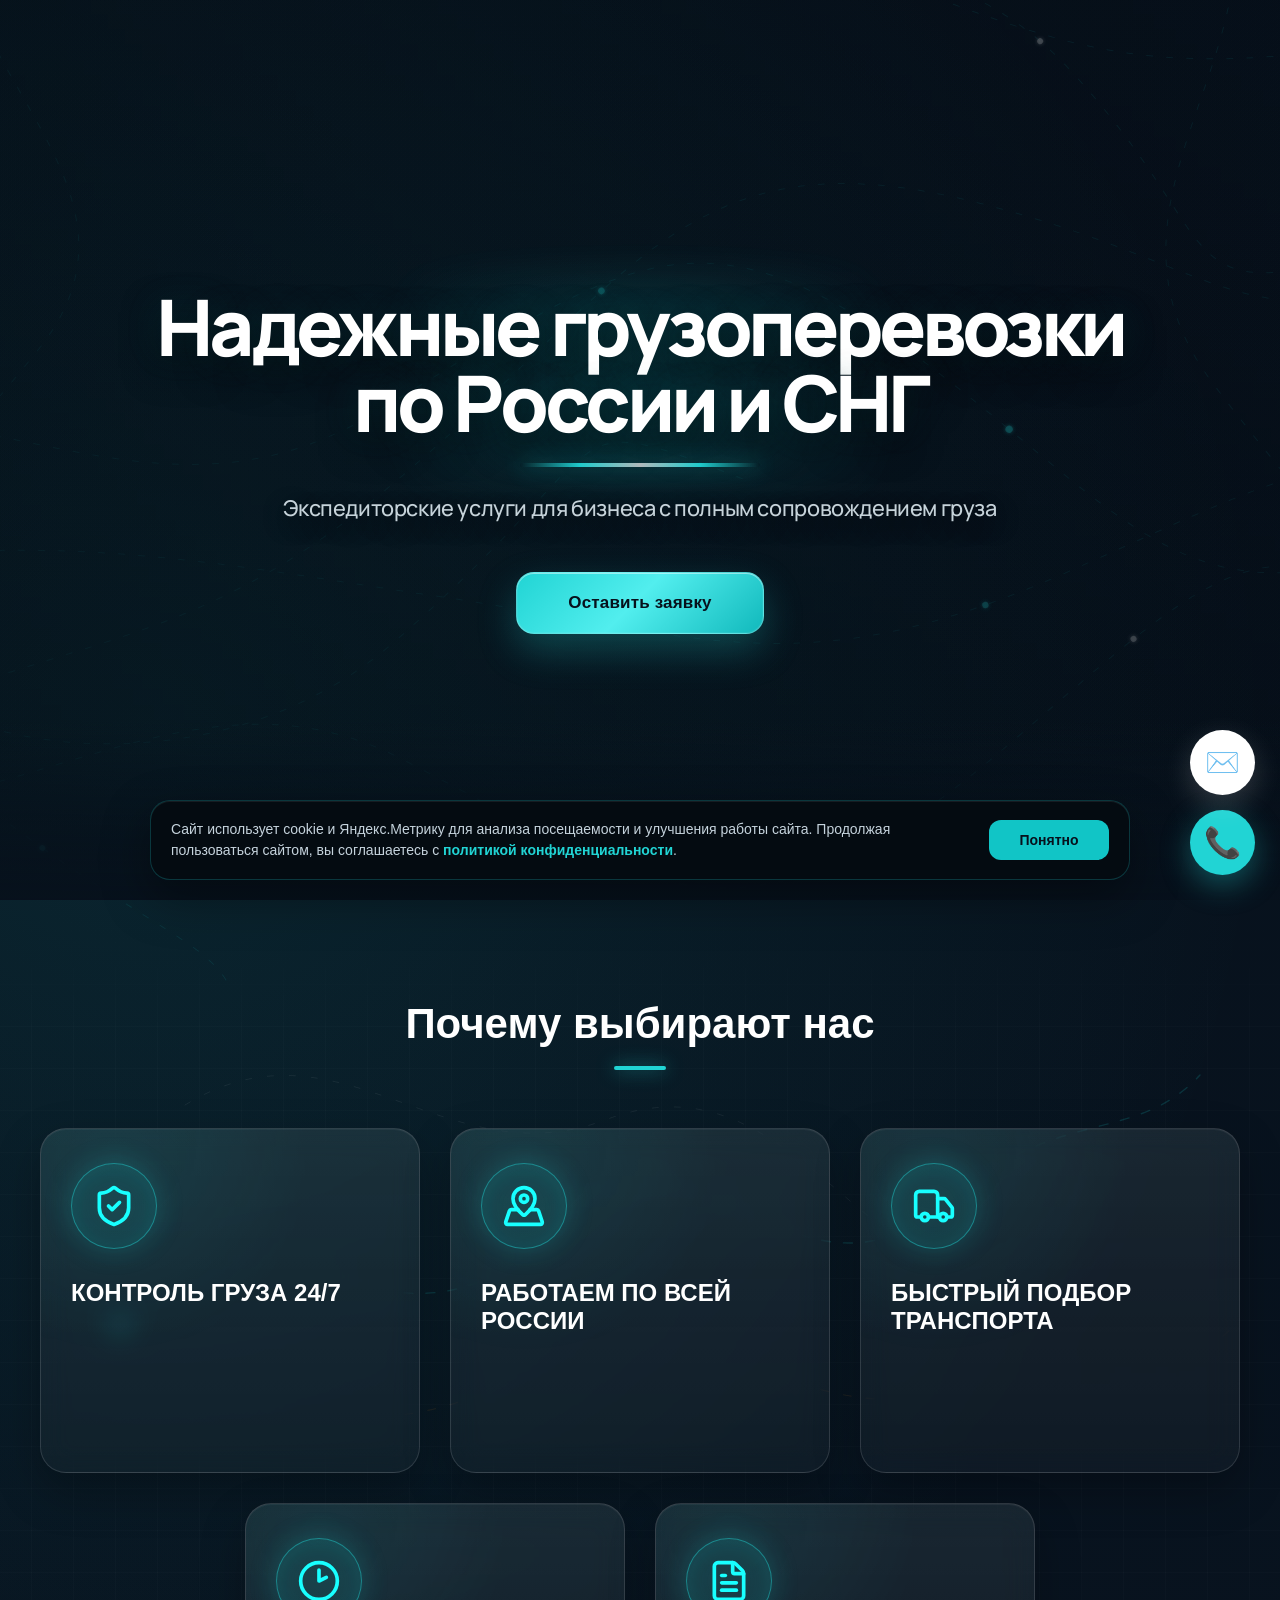
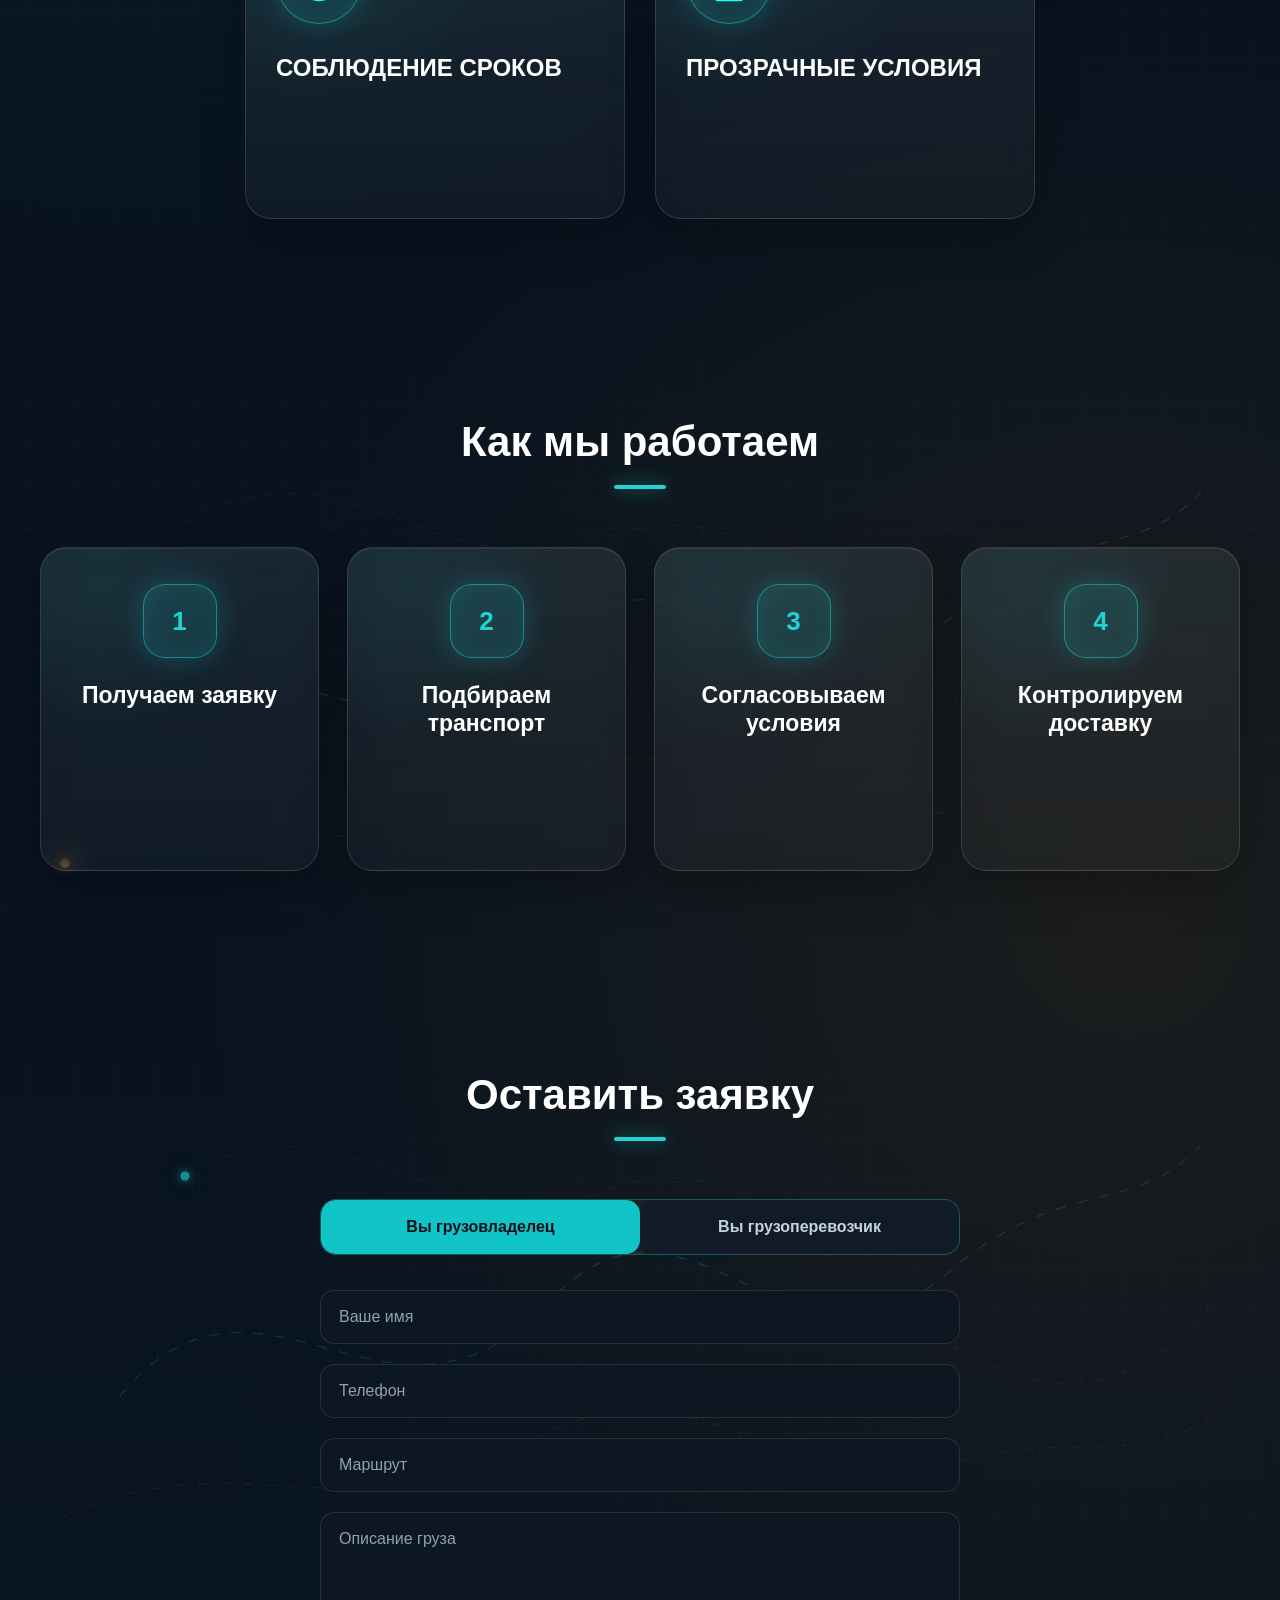
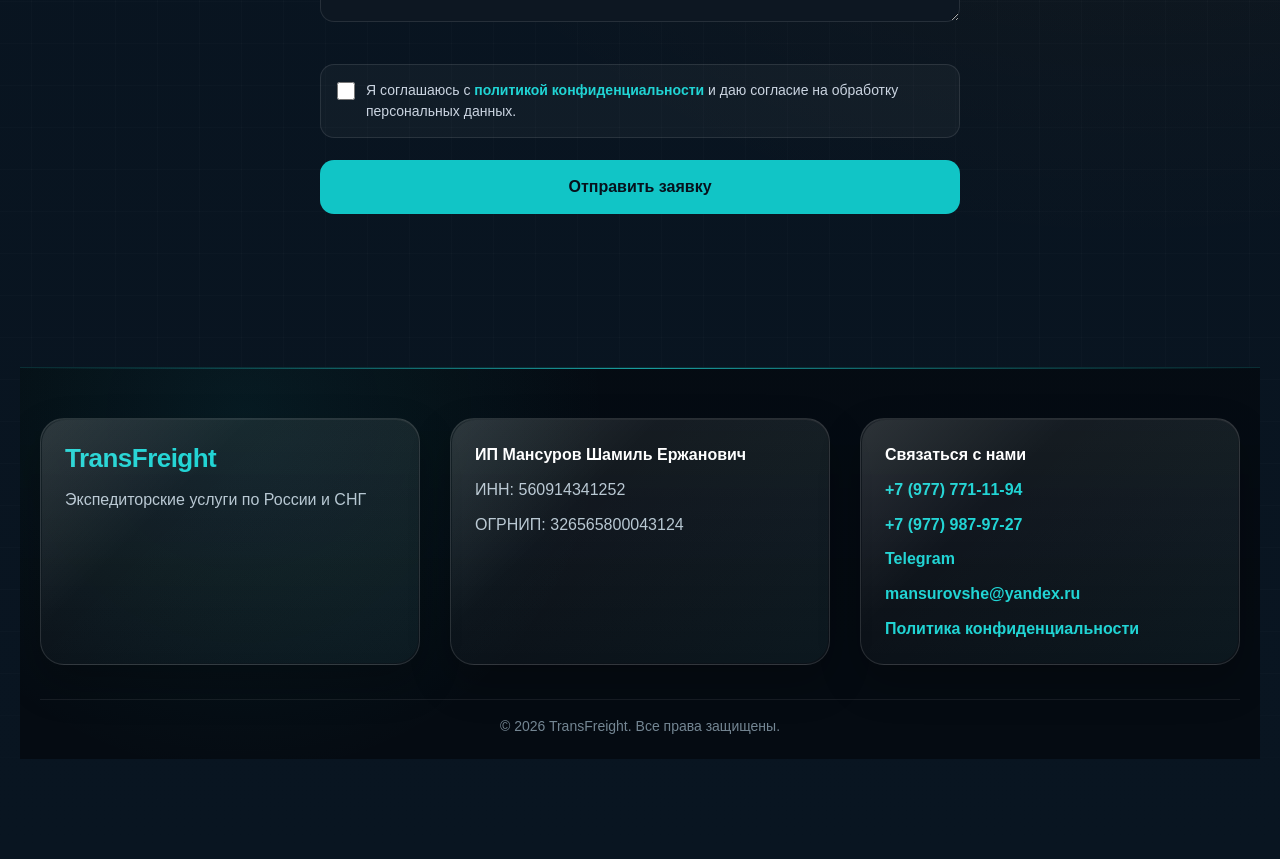
==== commit 59e08005: "Add files via upload" ====
--- a/index.html
+++ b/index.html
@@ -20,8 +20,6 @@
 <link href="https://fonts.googleapis.com/css2?family=Manrope:wght@400;500;600;700;800&display=swap" rel="stylesheet">
 <link rel="stylesheet" href="style.css">
 <link rel="icon" type="image/png" href="favicon.png">
-<link rel="preload" as="image" href="hero-poster-mobile.jpg" media="(max-width: 768px)">
-<link rel="preload" as="image" href="hero-poster.jpg" media="(min-width: 769px)">
 
 <!-- Yandex.Metrika counter -->
 <script type="text/javascript">
@@ -60,7 +58,7 @@
 <body>
 
 <header class="hero">
-<video autoplay muted loop playsinline webkit-playsinline preload="auto" poster="hero-poster.jpg" class="bg-video">
+<video autoplay muted loop playsinline preload="metadata" class="bg-video">
 <source src="transfreight_mobile_background.mp4" type="video/mp4" media="(max-width: 768px)">
 <source src="transfreight_background.mp4" type="video/mp4">
 </video>
@@ -90,7 +88,7 @@
 <div class="why-card" tabindex="0">
 
 <div class="card-icon">
-<img src="icons/shield.svg" alt="" loading="lazy" decoding="async">
+<img src="icons/shield.svg" alt="">
 </div>
 
 <h3>Контроль груза 24/7</h3>
@@ -104,7 +102,7 @@
 <div class="why-card" tabindex="0">
 
 <div class="card-icon">
-<img src="icons/map.svg" alt="" loading="lazy" decoding="async">
+<img src="icons/map.svg" alt="">
 </div>
 
 <h3>Работаем по всей России</h3>
@@ -118,7 +116,7 @@
 <div class="why-card" tabindex="0">
 
 <div class="card-icon">
-<img src="icons/truck.svg" alt="" loading="lazy" decoding="async">
+<img src="icons/truck.svg" alt="">
 </div>
 
 <h3>Быстрый подбор транспорта</h3>
@@ -132,7 +130,7 @@
 <div class="why-card" tabindex="0">
 
 <div class="card-icon">
-<img src="icons/clock.svg" alt="" loading="lazy" decoding="async">
+<img src="icons/clock.svg" alt="">
 </div>
 
 <h3>Соблюдение сроков</h3>
@@ -146,7 +144,7 @@
 <div class="why-card" tabindex="0">
 
 <div class="card-icon">
-<img src="icons/file.svg" alt="" loading="lazy" decoding="async">
+<img src="icons/file.svg" alt="">
 </div>
 
 <h3>Прозрачные условия</h3>
--- a/style.css
+++ b/style.css
@@ -3342,62 +3342,3 @@
     padding-bottom:82px !important;
   }
 }
-
-
-/* ===== SAFE PERFORMANCE UPDATE: keeps mobile effects, improves loading ===== */
-/* Не отключает визуальные эффекты. Только снижает лишнюю перерисовку и помогает первому экрану. */
-
-.hero{
-  contain:layout paint;
-  transform:translateZ(0);
-}
-
-.bg-video{
-  backface-visibility:hidden !important;
-  -webkit-backface-visibility:hidden !important;
-  will-change:transform, opacity;
-  contain:paint;
-}
-
-.overlay,
-.hero-content{
-  transform:translateZ(0);
-}
-
-.advantages,
-.steps,
-.contact,
-.footer{
-  content-visibility:auto;
-  contain-intrinsic-size:1px 760px;
-}
-
-.why-card,
-.step,
-.footer-inner > div,
-form{
-  transform:translateZ(0);
-  backface-visibility:hidden;
-  -webkit-backface-visibility:hidden;
-}
-
-@media(max-width:768px){
-  .hero{
-    min-height:100svh !important;
-    isolation:isolate;
-  }
-
-  .bg-video{
-    /* мобильное видео отдельное и вертикальное — оставляем как фон, без выключения эффектов */
-    object-position:center center !important;
-    transform:scale(1.01) translateZ(0) !important;
-    filter:brightness(1.30) contrast(1.08) saturate(1.16) !important;
-  }
-
-  .advantages,
-  .steps,
-  .contact,
-  .footer{
-    contain-intrinsic-size:1px 900px;
-  }
-}
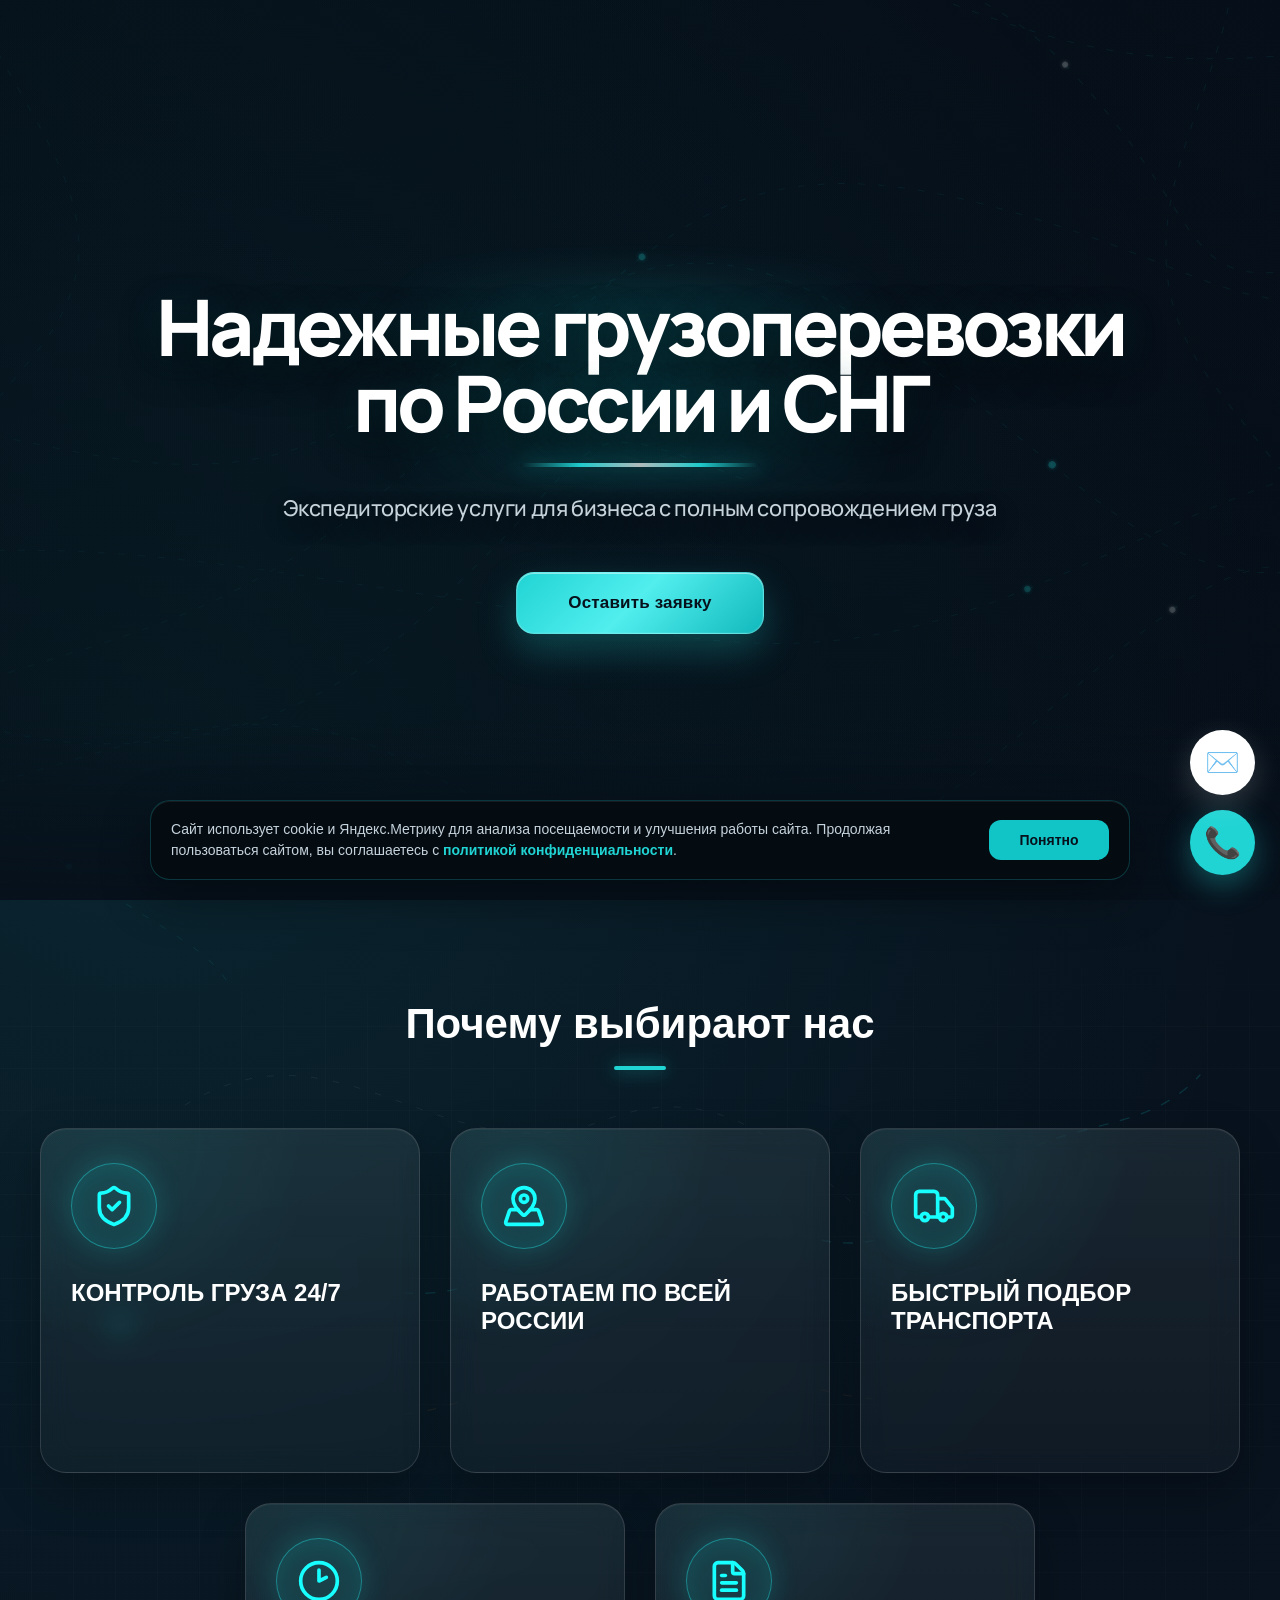
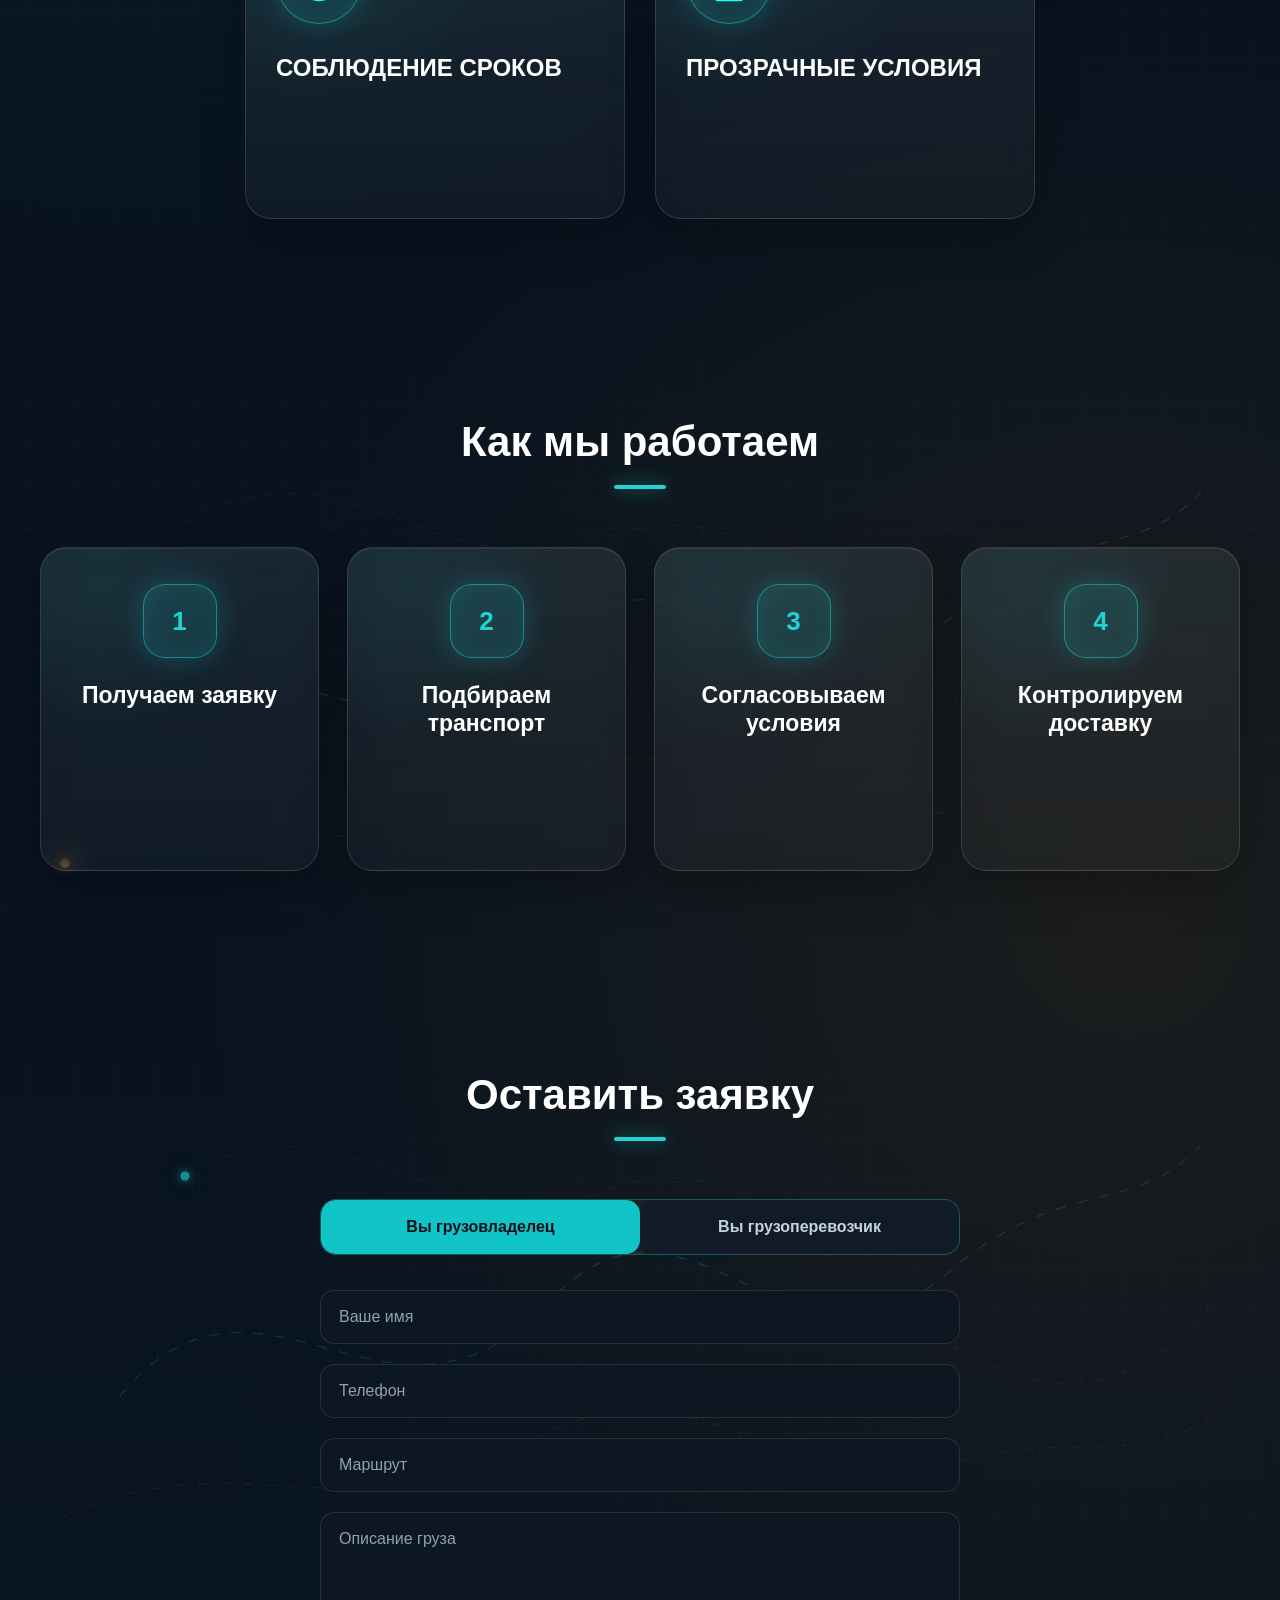
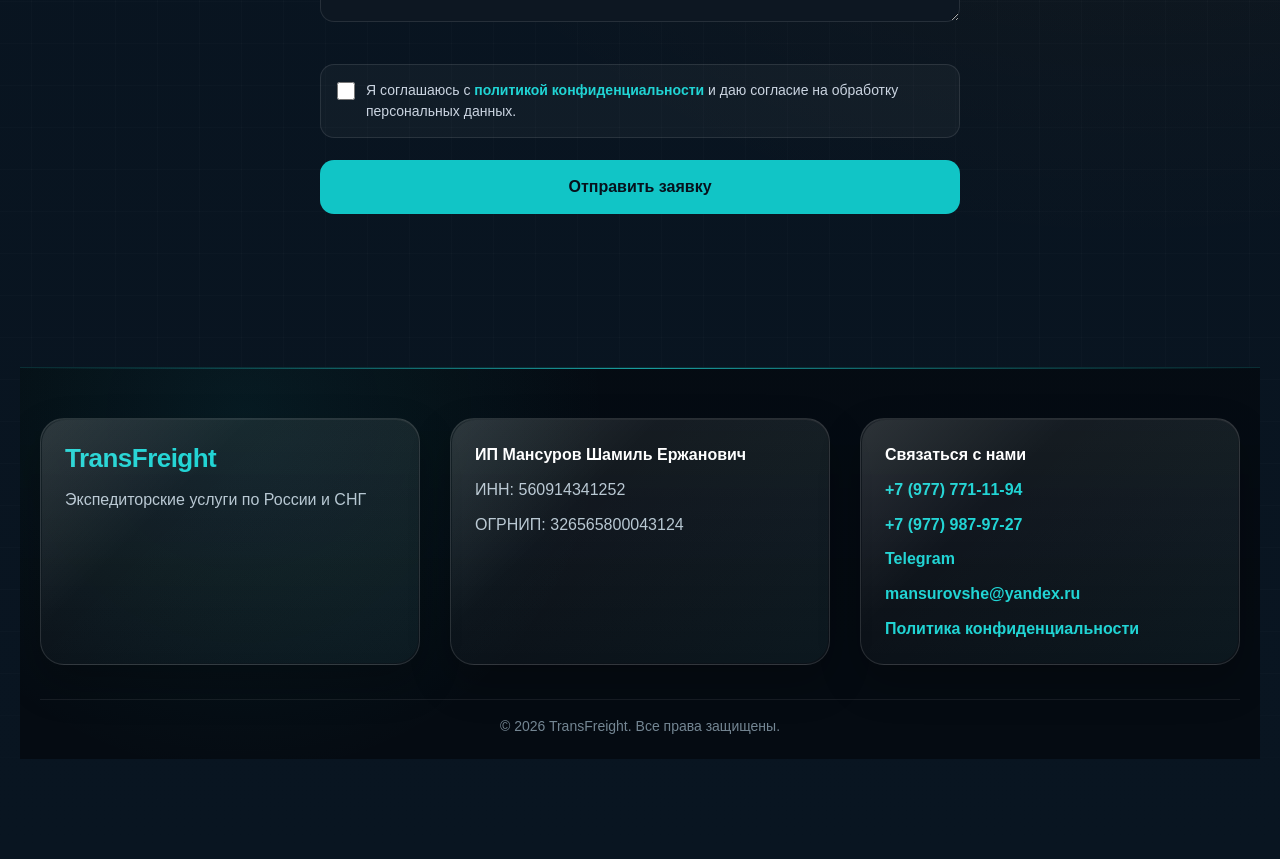
==== commit b58b6c3d: "Add files via upload" ====
--- a/index.html
+++ b/index.html
@@ -94,7 +94,7 @@
 <h3>Контроль груза 24/7</h3>
 
 <p>
-Отслеживаем перевозку на каждом этапе.
+Отслеживаем перевозку от подачи транспорта до выгрузки. Держим связь с водителем, контролируем движение по маршруту и оперативно сообщаем о важных изменениях.
 </p>
 
 </div>
@@ -108,7 +108,7 @@
 <h3>Работаем по всей России</h3>
 
 <p>
-Организуем перевозки по России и СНГ.
+Организуем перевозки по городам России и направлениям СНГ. Подбираем маршрут с учетом расстояния, сроков, особенностей груза и требований к доставке.
 </p>
 
 </div>
@@ -122,7 +122,7 @@
 <h3>Быстрый подбор транспорта</h3>
 
 <p>
-Оперативно подбираем транспорт под любой груз.
+Быстро подбираем подходящую машину под тип, объем и вес груза. Учитываем маршрут, условия погрузки и сроки, чтобы перевозка прошла без лишних простоев.
 </p>
 
 </div>
@@ -136,7 +136,7 @@
 <h3>Соблюдение сроков</h3>
 
 <p>
-Контролируем сроки доставки на всем маршруте.
+Заранее согласовываем сроки и контролируем их выполнение на каждом этапе. Следим за погрузкой, движением транспорта и своевременным прибытием на выгрузку.
 </p>
 
 </div>
@@ -150,7 +150,7 @@
 <h3>Прозрачные условия</h3>
 
 <p>
-Понятные условия и фиксированная стоимость.
+Согласовываем стоимость, маршрут и условия перевозки до начала работы. Без скрытых платежей и неожиданных изменений после подтверждения заявки.
 </p>
 
 </div>
@@ -167,25 +167,25 @@
 <div class="step" tabindex="0">
 <span>1</span>
 <h3>Получаем заявку</h3>
-<p>Вы оставляете заявку на сайте или в Telegram.</p>
+<p>Вы оставляете заявку на сайте, по телефону или через мессенджер. Мы уточняем маршрут, параметры груза, сроки и дополнительные требования к перевозке.</p>
 </div>
 
 <div class="step" tabindex="0">
 <span>2</span>
 <h3>Подбираем транспорт</h3>
-<p>Оперативно находим подходящую машину под ваш груз.</p>
+<p>Подбираем транспорт под вес, объем, тип груза и направление доставки. Проверяем доступность машины и согласовываем удобное время подачи.</p>
 </div>
 
 <div class="step" tabindex="0">
 <span>3</span>
 <h3>Согласовываем условия</h3>
-<p>Фиксируем стоимость, сроки и маршрут перевозки.</p>
+<p>Согласовываем стоимость, сроки, маршрут и условия перевозки до начала работы. После подтверждения заявки все ключевые договоренности остаются зафиксированными.</p>
 </div>
 
 <div class="step" tabindex="0">
 <span>4</span>
 <h3>Контролируем доставку</h3>
-<p>Сопровождаем груз до момента выгрузки.</p>
+<p>Контролируем перевозку до момента выгрузки и подтверждения доставки. Поддерживаем связь с водителем и информируем клиента о ходе выполнения заявки.</p>
 </div>
 
 </div>
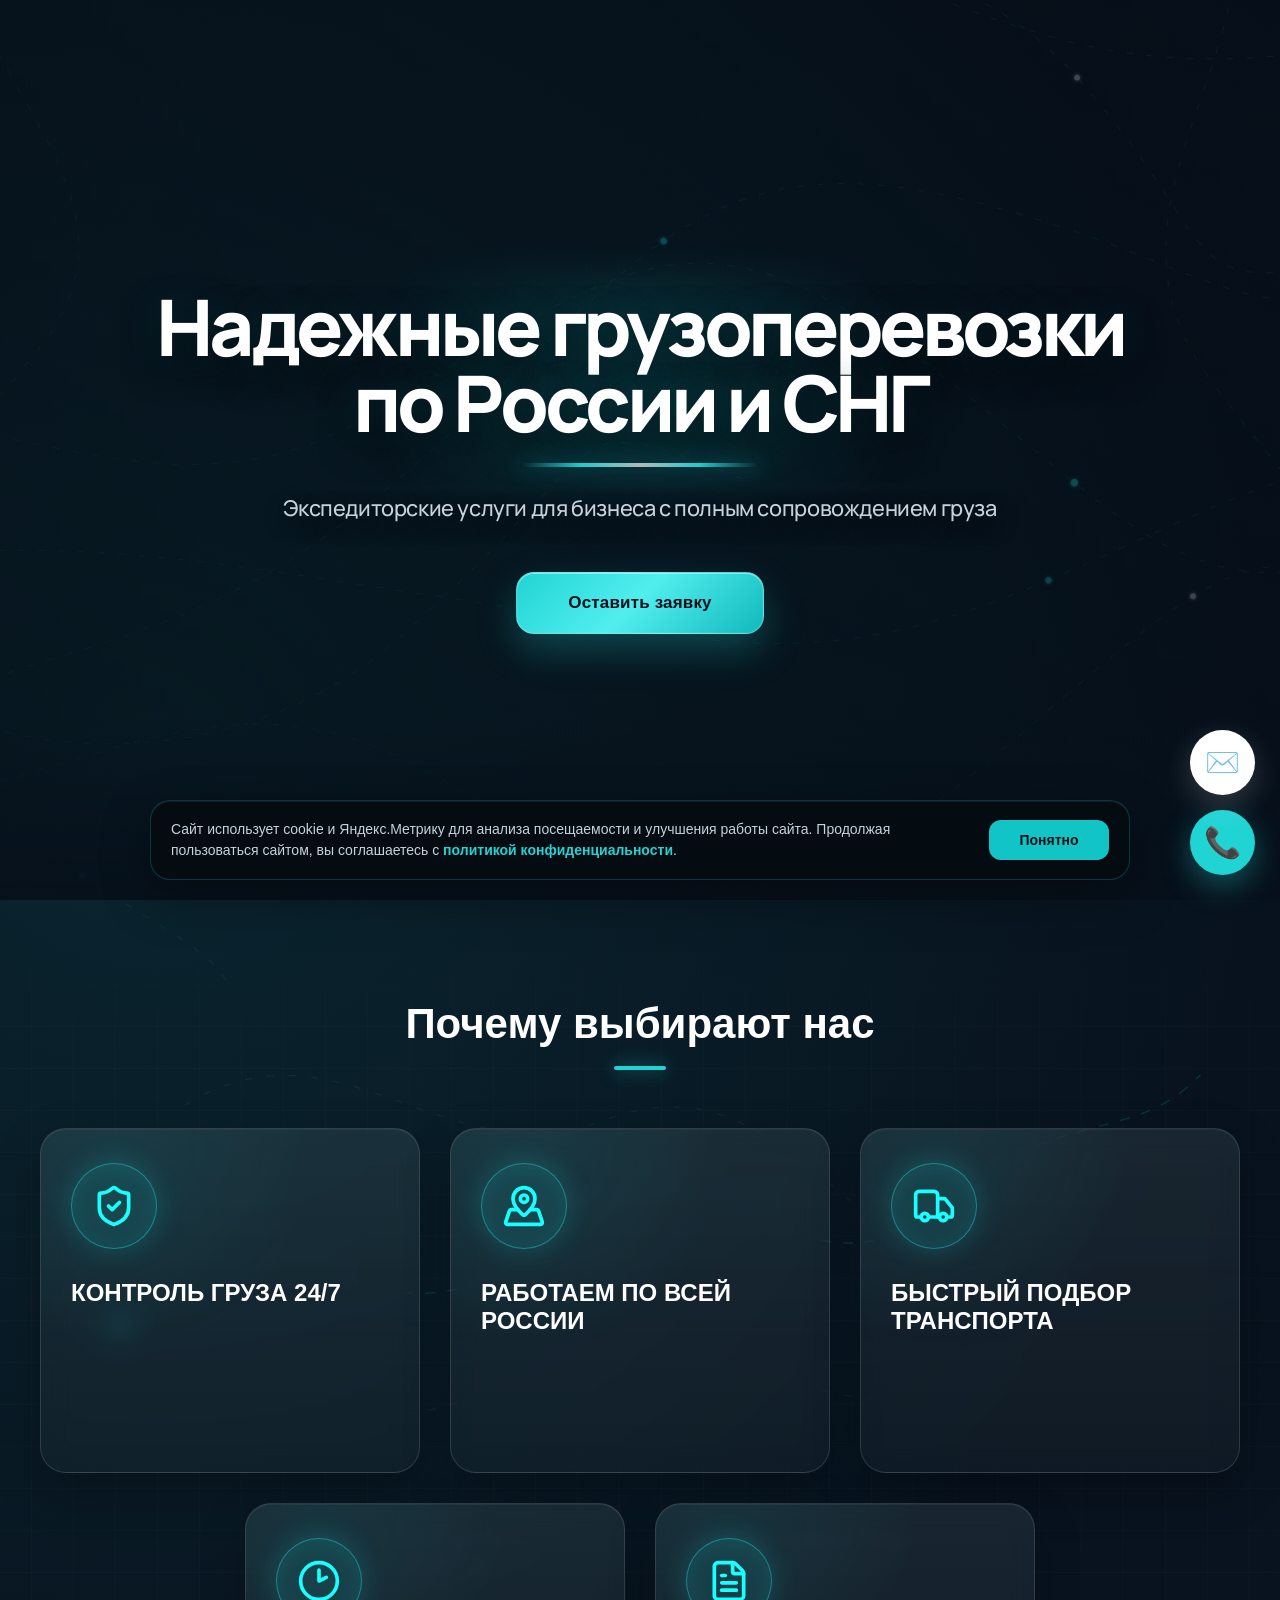
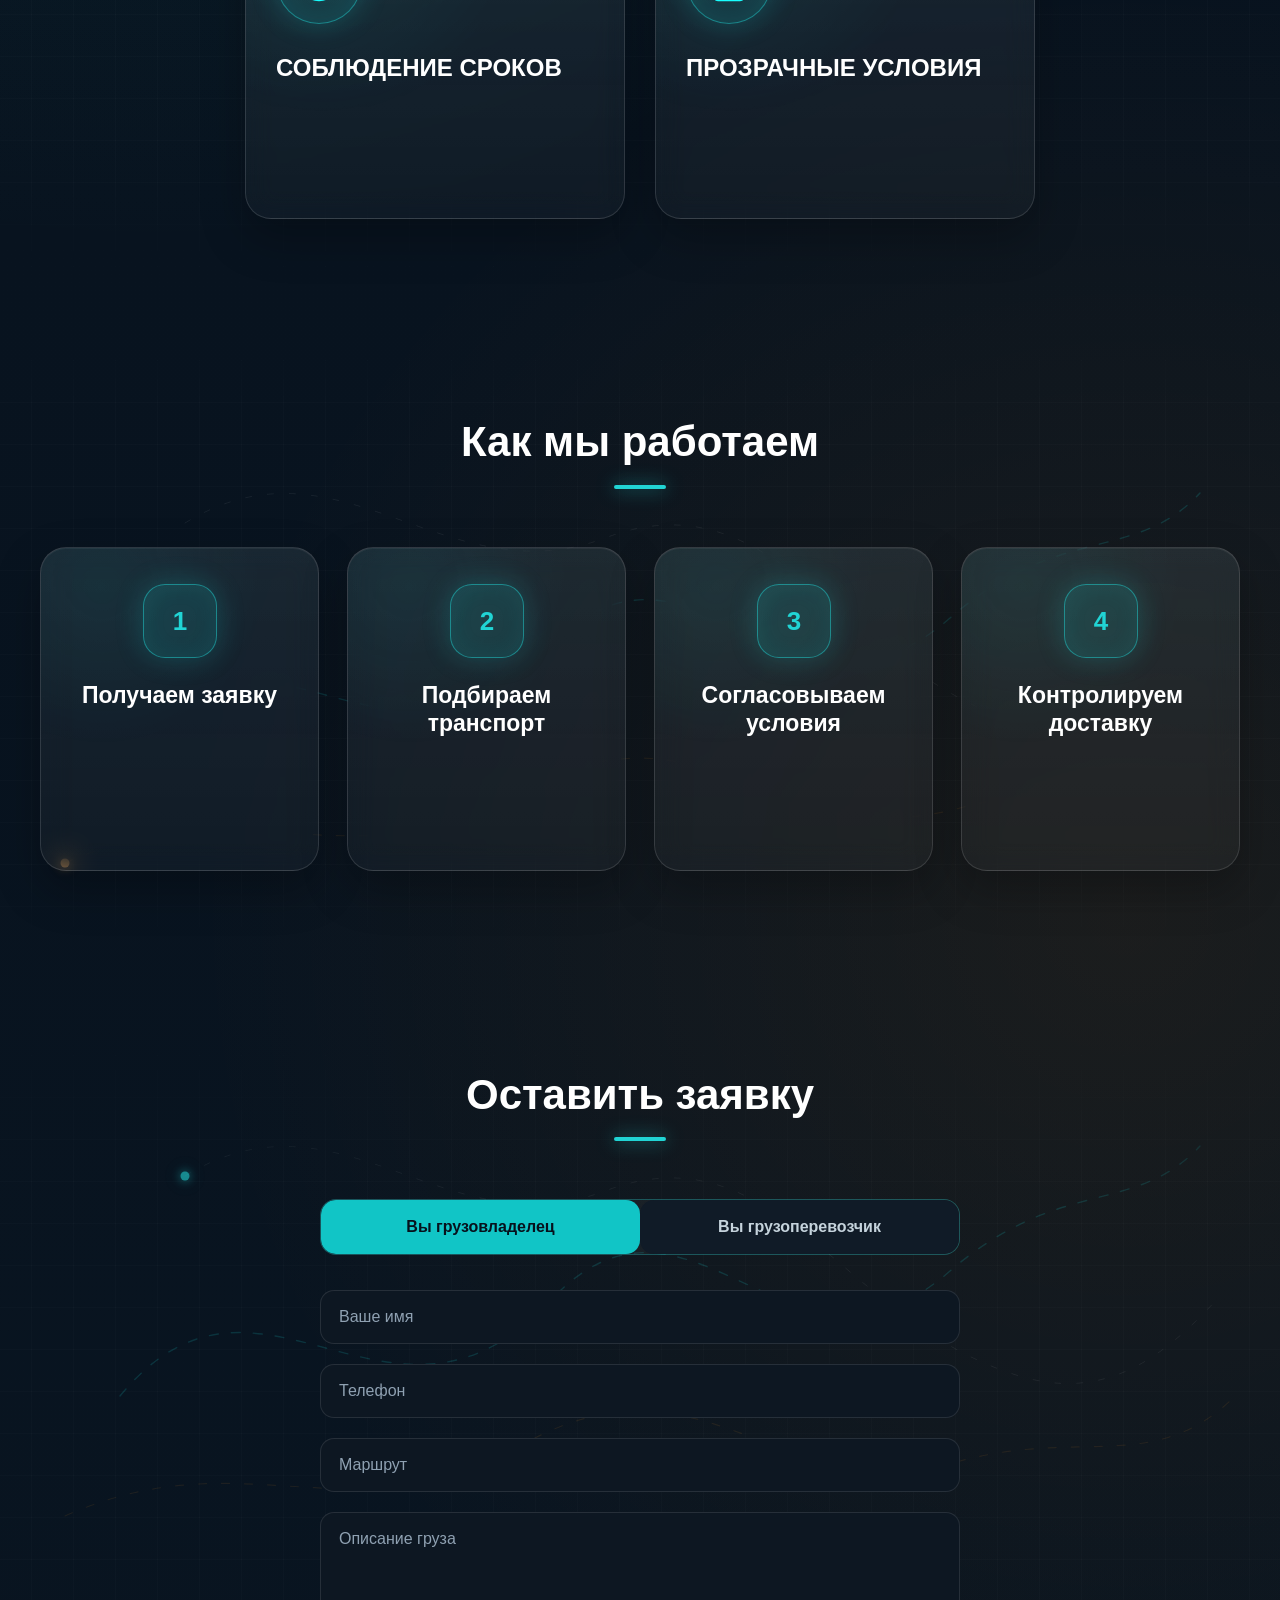
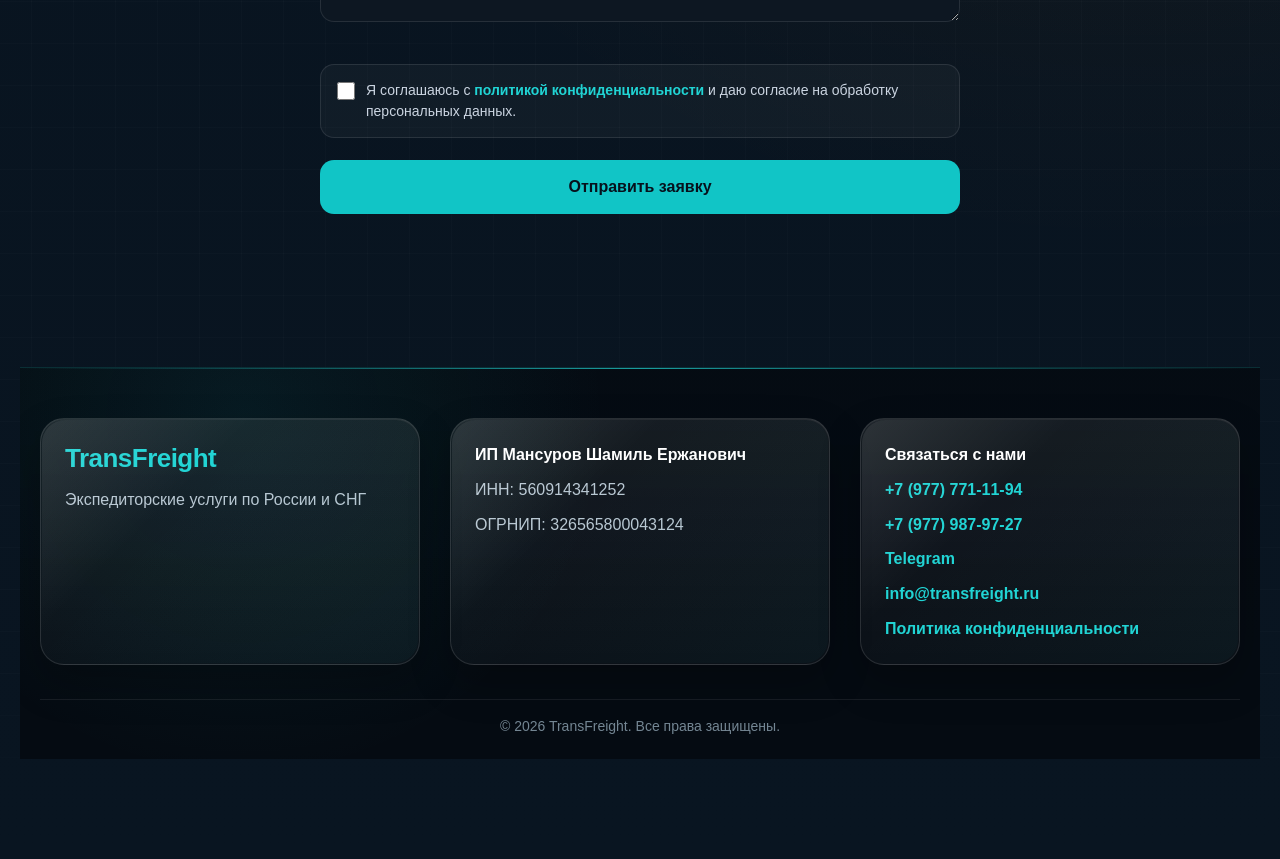
==== commit f7b3cbd0: "Update index.html" ====
--- a/index.html
+++ b/index.html
@@ -563,7 +563,7 @@
 </p>
 
 <p>
-<a href="mailto:mansurovshe@yandex.ru">mansurovshe@yandex.ru</a>
+<a href="mailto:info@transfreight.ru">info@transfreight.ru</a>
 </p>
 
 <p>
--- a/style.css
+++ b/style.css
@@ -3342,3 +3342,496 @@
     padding-bottom:82px !important;
   }
 }
+
+/* ===== FINAL FIX: карточки без пересечения текста ===== */
+/* На обычной карточке видны только иконка/цифра и заголовок.
+   При наведении на ПК или тапе на телефоне они плавно исчезают,
+   а расширенный текст появляется по центру карточки. */
+
+.why-card,
+.step{
+  position:relative !important;
+  overflow:hidden !important;
+  cursor:pointer !important;
+}
+
+.why-card .card-icon,
+.why-card h3,
+.step span,
+.step h3{
+  opacity:1 !important;
+  visibility:visible !important;
+  transform:translateY(0) !important;
+  transition:
+    opacity .55s ease,
+    visibility .55s ease,
+    transform .55s cubic-bezier(0.22,1,0.36,1),
+    color .55s ease,
+    background .55s ease,
+    box-shadow .55s ease !important;
+}
+
+.why-card p,
+.step p{
+  position:absolute !important;
+  inset:30px 28px !important;
+  display:flex !important;
+  align-items:center !important;
+  justify-content:center !important;
+  margin:0 !important;
+  max-height:none !important;
+  overflow:hidden !important;
+  opacity:0 !important;
+  visibility:hidden !important;
+  pointer-events:none !important;
+  transform:translateY(12px) !important;
+  color:#d2dee6 !important;
+  font-size:15.5px !important;
+  line-height:1.58 !important;
+  text-align:center !important;
+  transition:
+    opacity .58s ease,
+    visibility .58s ease,
+    transform .58s cubic-bezier(0.22,1,0.36,1) !important;
+}
+
+.why-card:hover .card-icon,
+.why-card:hover h3,
+.why-card:focus-within .card-icon,
+.why-card:focus-within h3,
+.why-card:active .card-icon,
+.why-card:active h3,
+.why-card.is-open .card-icon,
+.why-card.is-open h3,
+.step:hover span,
+.step:hover h3,
+.step:focus-within span,
+.step:focus-within h3,
+.step:active span,
+.step:active h3,
+.step.is-open span,
+.step.is-open h3{
+  opacity:0 !important;
+  visibility:hidden !important;
+  transform:translateY(-10px) !important;
+}
+
+.why-card:hover p,
+.why-card:focus-within p,
+.why-card:active p,
+.why-card.is-open p,
+.step:hover p,
+.step:focus-within p,
+.step:active p,
+.step.is-open p{
+  opacity:1 !important;
+  visibility:visible !important;
+  transform:translateY(0) !important;
+}
+
+.why-card:hover,
+.why-card:focus-within,
+.why-card:active,
+.why-card.is-open,
+.step:hover,
+.step:focus-within,
+.step:active,
+.step.is-open{
+  border-color:rgba(33,212,212,0.74) !important;
+  background:linear-gradient(180deg, rgba(17,197,198,0.13), rgba(255,255,255,0.045)) !important;
+  box-shadow:
+    0 22px 54px rgba(0,0,0,0.30),
+    0 0 28px rgba(33,212,212,0.12),
+    inset 0 1px 0 rgba(255,255,255,0.10) !important;
+}
+
+@media(max-width:768px){
+  .why-card,
+  .step{
+    min-height:250px !important;
+    padding:28px 24px !important;
+    touch-action:manipulation !important;
+  }
+
+  .why-card p,
+  .step p{
+    inset:26px 22px !important;
+    font-size:15px !important;
+    line-height:1.55 !important;
+  }
+
+  /* На телефоне раскрытие держится через класс is-open из JS,
+     чтобы карточка не мигала от случайного hover. */
+  .why-card:hover .card-icon,
+  .why-card:hover h3,
+  .step:hover span,
+  .step:hover h3{
+    opacity:1 !important;
+    visibility:visible !important;
+    transform:none !important;
+  }
+
+  .why-card:hover p,
+  .step:hover p{
+    opacity:0 !important;
+    visibility:hidden !important;
+    transform:translateY(12px) !important;
+  }
+
+  .why-card.is-open .card-icon,
+  .why-card.is-open h3,
+  .why-card:active .card-icon,
+  .why-card:active h3,
+  .why-card:focus-within .card-icon,
+  .why-card:focus-within h3,
+  .step.is-open span,
+  .step.is-open h3,
+  .step:active span,
+  .step:active h3,
+  .step:focus-within span,
+  .step:focus-within h3{
+    opacity:0 !important;
+    visibility:hidden !important;
+    transform:translateY(-10px) !important;
+  }
+
+  .why-card.is-open p,
+  .why-card:active p,
+  .why-card:focus-within p,
+  .step.is-open p,
+  .step:active p,
+  .step:focus-within p{
+    opacity:1 !important;
+    visibility:visible !important;
+    transform:translateY(0) !important;
+  }
+}
+
+/* ===== SMOOTHER CARD REVEAL ANIMATION ===== */
+/* Более мягкое исчезновение заголовка/иконки и появление расширенного текста. */
+
+.why-card,
+.step{
+  transition:
+    background 1.05s cubic-bezier(0.22, 1, 0.36, 1),
+    border-color 1.05s ease,
+    box-shadow 1.05s ease !important;
+}
+
+.why-card .card-icon,
+.why-card h3,
+.step span,
+.step h3{
+  will-change:opacity, transform;
+  transition:
+    opacity .82s ease,
+    transform .82s cubic-bezier(0.22, 1, 0.36, 1),
+    color .82s ease,
+    background .82s ease,
+    box-shadow .82s ease,
+    visibility .82s ease !important;
+}
+
+.why-card p,
+.step p{
+  will-change:opacity, transform;
+  transform:translateY(18px) scale(.985) !important;
+  transition:
+    opacity .9s ease,
+    transform .9s cubic-bezier(0.22, 1, 0.36, 1),
+    visibility .9s ease !important;
+}
+
+.why-card:hover .card-icon,
+.why-card:hover h3,
+.why-card:focus-within .card-icon,
+.why-card:focus-within h3,
+.why-card:active .card-icon,
+.why-card:active h3,
+.why-card.is-open .card-icon,
+.why-card.is-open h3,
+.step:hover span,
+.step:hover h3,
+.step:focus-within span,
+.step:focus-within h3,
+.step:active span,
+.step:active h3,
+.step.is-open span,
+.step.is-open h3{
+  opacity:0 !important;
+  visibility:hidden !important;
+  transform:translateY(-16px) scale(.965) !important;
+}
+
+.why-card:hover p,
+.why-card:focus-within p,
+.why-card:active p,
+.why-card.is-open p,
+.step:hover p,
+.step:focus-within p,
+.step:active p,
+.step.is-open p{
+  opacity:1 !important;
+  visibility:visible !important;
+  transform:translateY(0) scale(1) !important;
+  transition-delay:.08s !important;
+}
+
+.why-card:hover,
+.why-card:focus-within,
+.why-card:active,
+.why-card.is-open,
+.step:hover,
+.step:focus-within,
+.step:active,
+.step.is-open{
+  box-shadow:
+    0 24px 58px rgba(0,0,0,0.30),
+    0 0 34px rgba(33,212,212,0.14),
+    inset 0 1px 0 rgba(255,255,255,0.10) !important;
+}
+
+@media(max-width:768px){
+  .why-card .card-icon,
+  .why-card h3,
+  .step span,
+  .step h3{
+    transition:
+      opacity .62s ease,
+      transform .62s cubic-bezier(0.22, 1, 0.36, 1),
+      color .62s ease,
+      background .62s ease,
+      box-shadow .62s ease,
+      visibility .62s ease !important;
+  }
+
+  .why-card p,
+  .step p{
+    transform:translateY(16px) scale(.985) !important;
+    transition:
+      opacity .68s ease,
+      transform .68s cubic-bezier(0.22, 1, 0.36, 1),
+      visibility .68s ease !important;
+  }
+
+  .why-card:hover p,
+  .step:hover p{
+    opacity:0 !important;
+    visibility:hidden !important;
+    transform:translateY(16px) scale(.985) !important;
+    transition-delay:0s !important;
+  }
+
+  .why-card.is-open .card-icon,
+  .why-card.is-open h3,
+  .why-card:active .card-icon,
+  .why-card:active h3,
+  .why-card:focus-within .card-icon,
+  .why-card:focus-within h3,
+  .step.is-open span,
+  .step.is-open h3,
+  .step:active span,
+  .step:active h3,
+  .step:focus-within span,
+  .step:focus-within h3{
+    opacity:0 !important;
+    visibility:hidden !important;
+    transform:translateY(-14px) scale(.965) !important;
+  }
+
+  .why-card.is-open p,
+  .why-card:active p,
+  .why-card:focus-within p,
+  .step.is-open p,
+  .step:active p,
+  .step:focus-within p{
+    opacity:1 !important;
+    visibility:visible !important;
+    transform:translateY(0) scale(1) !important;
+    transition-delay:.06s !important;
+  }
+}
+
+/* ===== ABSOLUTE FINAL: MOBILE SAME REVEAL AS DESKTOP ===== */
+/* На мобильной версии: при касании карточки скрываются иконка/цифра и заголовок,
+   затем плавно появляется расширенный текст. Повторное касание или касание вне карточки
+   закрывает её через уже существующий JS-класс .is-open. */
+
+@media(max-width:768px){
+  .why-card,
+  .step{
+    position:relative !important;
+    overflow:hidden !important;
+    min-height:250px !important;
+    padding:28px 24px !important;
+    cursor:pointer !important;
+    transform:none !important;
+    -webkit-tap-highlight-color:transparent !important;
+    touch-action:manipulation !important;
+    transition:
+      background 1s cubic-bezier(0.22, 1, 0.36, 1),
+      border-color 1s ease,
+      box-shadow 1s ease !important;
+  }
+
+  .why-card .card-icon,
+  .why-card h3,
+  .step span,
+  .step h3{
+    opacity:1 !important;
+    visibility:visible !important;
+    transform:translateY(0) scale(1) !important;
+    transition:
+      opacity .7s ease,
+      transform .7s cubic-bezier(0.22, 1, 0.36, 1),
+      visibility .7s ease,
+      color .7s ease,
+      background .7s ease,
+      box-shadow .7s ease !important;
+  }
+
+  .why-card p,
+  .step p{
+    display:block !important;
+    position:absolute !important;
+    inset:26px 22px !important;
+    margin:0 !important;
+    max-height:none !important;
+    overflow:visible !important;
+    opacity:0 !important;
+    visibility:hidden !important;
+    pointer-events:none !important;
+    color:#c5d3dc !important;
+    font-size:15px !important;
+    line-height:1.55 !important;
+    transform:translateY(18px) scale(.985) !important;
+    transition:
+      opacity .76s ease,
+      transform .76s cubic-bezier(0.22, 1, 0.36, 1),
+      visibility .76s ease !important;
+  }
+
+  /* Обычный mobile-hover гасим, чтобы iPhone/Android не зависали в псевдо-hover. */
+  .why-card:hover .card-icon,
+  .why-card:hover h3,
+  .step:hover span,
+  .step:hover h3{
+    opacity:1 !important;
+    visibility:visible !important;
+    transform:translateY(0) scale(1) !important;
+  }
+
+  .why-card:hover p,
+  .step:hover p{
+    opacity:0 !important;
+    visibility:hidden !important;
+    transform:translateY(18px) scale(.985) !important;
+    transition-delay:0s !important;
+  }
+
+  .why-card.is-open,
+  .step.is-open{
+    border-color:rgba(33,212,212,0.74) !important;
+    background:linear-gradient(180deg, rgba(17,197,198,0.13), rgba(255,255,255,0.045)) !important;
+    box-shadow:
+      0 18px 42px rgba(0,0,0,0.28),
+      0 0 28px rgba(33,212,212,0.12),
+      inset 0 1px 0 rgba(255,255,255,0.10) !important;
+  }
+
+  .why-card.is-open .card-icon,
+  .why-card.is-open h3,
+  .step.is-open span,
+  .step.is-open h3{
+    opacity:0 !important;
+    visibility:hidden !important;
+    transform:translateY(-16px) scale(.965) !important;
+  }
+
+  .why-card.is-open p,
+  .step.is-open p{
+    opacity:1 !important;
+    visibility:visible !important;
+    transform:translateY(0) scale(1) !important;
+    transition-delay:.08s !important;
+  }
+}
+
+@media(max-width:390px){
+  .why-card,
+  .step{
+    min-height:270px !important;
+  }
+
+  .why-card p,
+  .step p{
+    inset:24px 20px !important;
+    font-size:14.5px !important;
+    line-height:1.52 !important;
+  }
+}
+/* ===== MOBILE HERO LAYOUT REWORK ===== */
+
+@media(max-width:768px){
+
+  .hero{
+    min-height:auto !important;
+    display:block !important;
+    padding-top:34px;
+    background:#07111c !important;
+  }
+
+  .hero-content{
+    display:flex !important;
+    flex-direction:column !important;
+    align-items:center !important;
+    padding:0 20px 70px !important;
+  }
+
+  .hero h1{
+    order:1;
+    position:relative;
+    z-index:3;
+    margin:0 0 26px !important;
+    font-size:48px !important;
+    line-height:.96 !important;
+    text-align:center;
+  }
+
+  .bg-video{
+    order:2;
+    position:relative !important;
+    width:100% !important;
+    height:260px !important;
+    border-radius:26px;
+    overflow:hidden;
+    object-fit:cover !important;
+    object-position:center !important;
+    margin-bottom:26px;
+    transform:none !important;
+  }
+
+  .overlay{
+    display:none !important;
+  }
+
+  .buttons{
+    order:3;
+    width:100%;
+    margin-top:0 !important;
+    margin-bottom:24px;
+  }
+
+  .hero p{
+    order:4;
+    max-width:100% !important;
+    text-align:center;
+    font-size:17px !important;
+    line-height:1.5 !important;
+    margin-top:0 !important;
+  }
+
+  .hero::after{
+    display:none !important;
+  }
+}
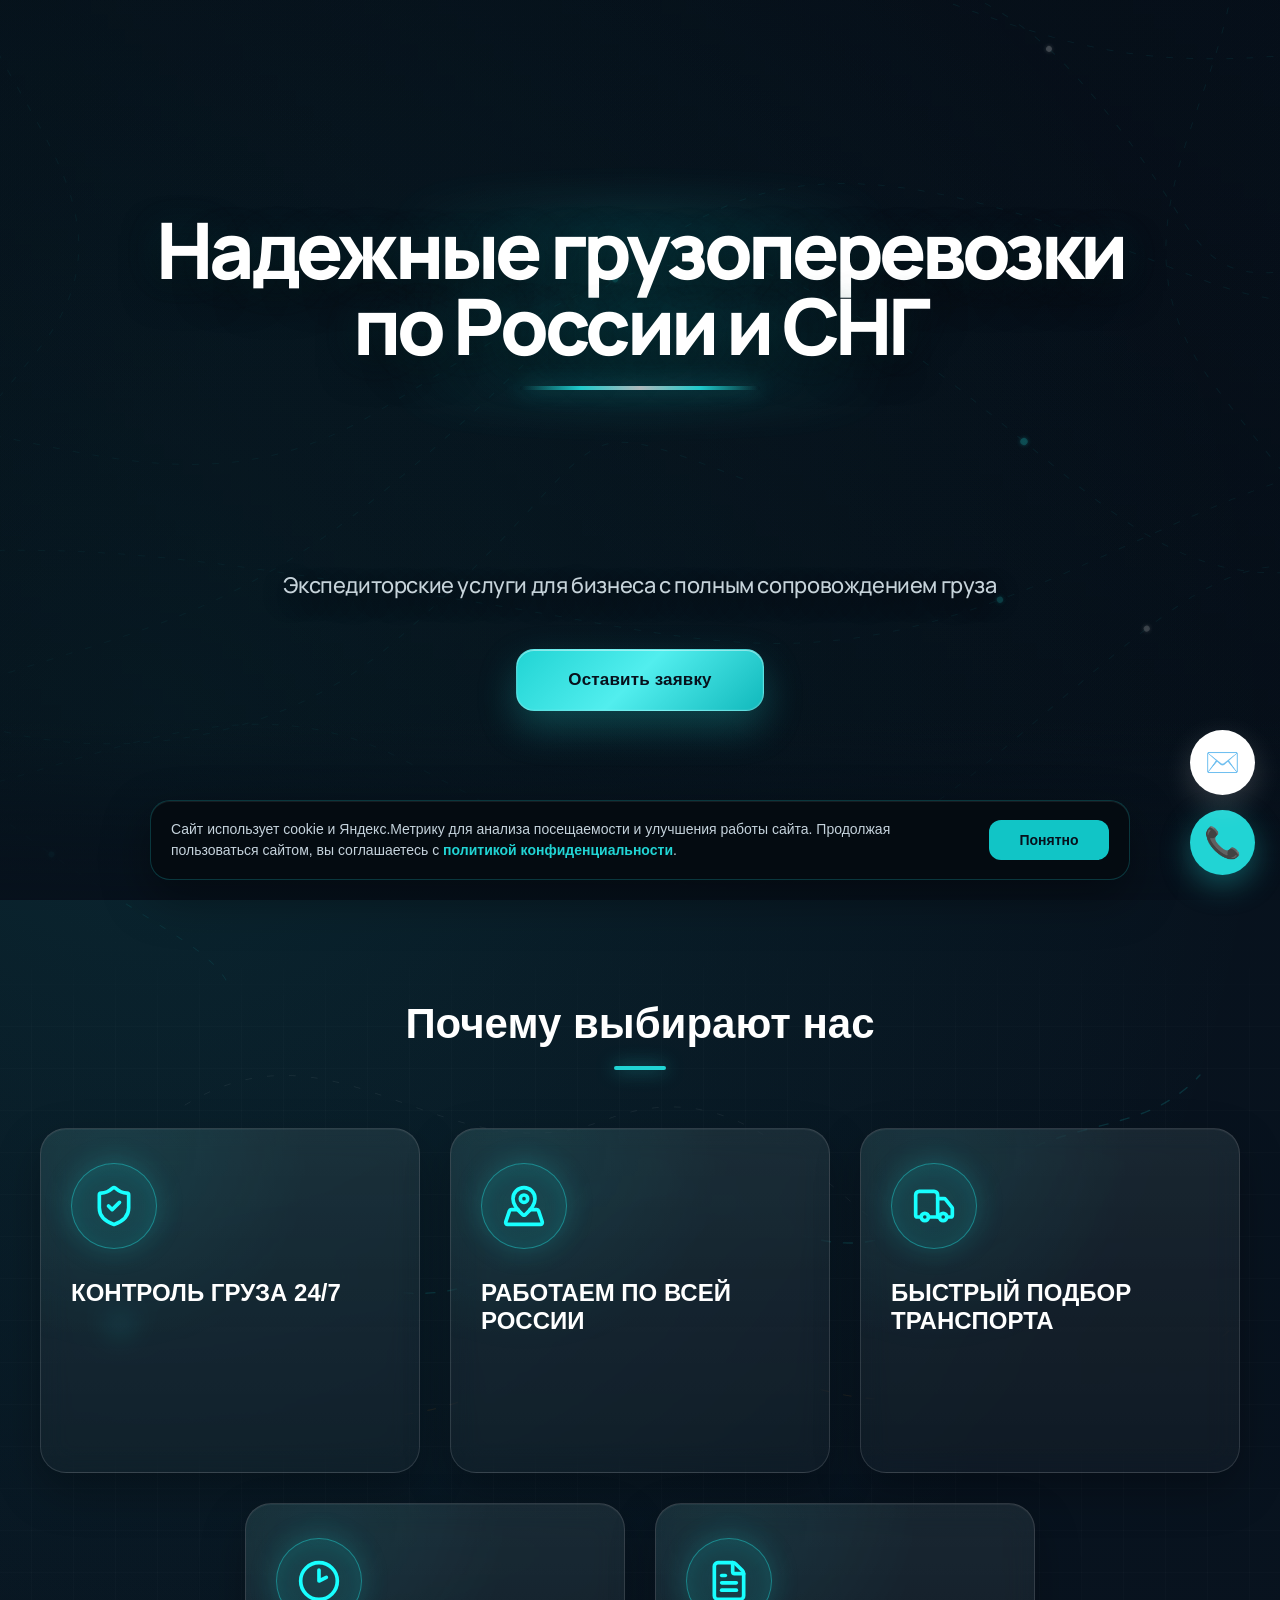
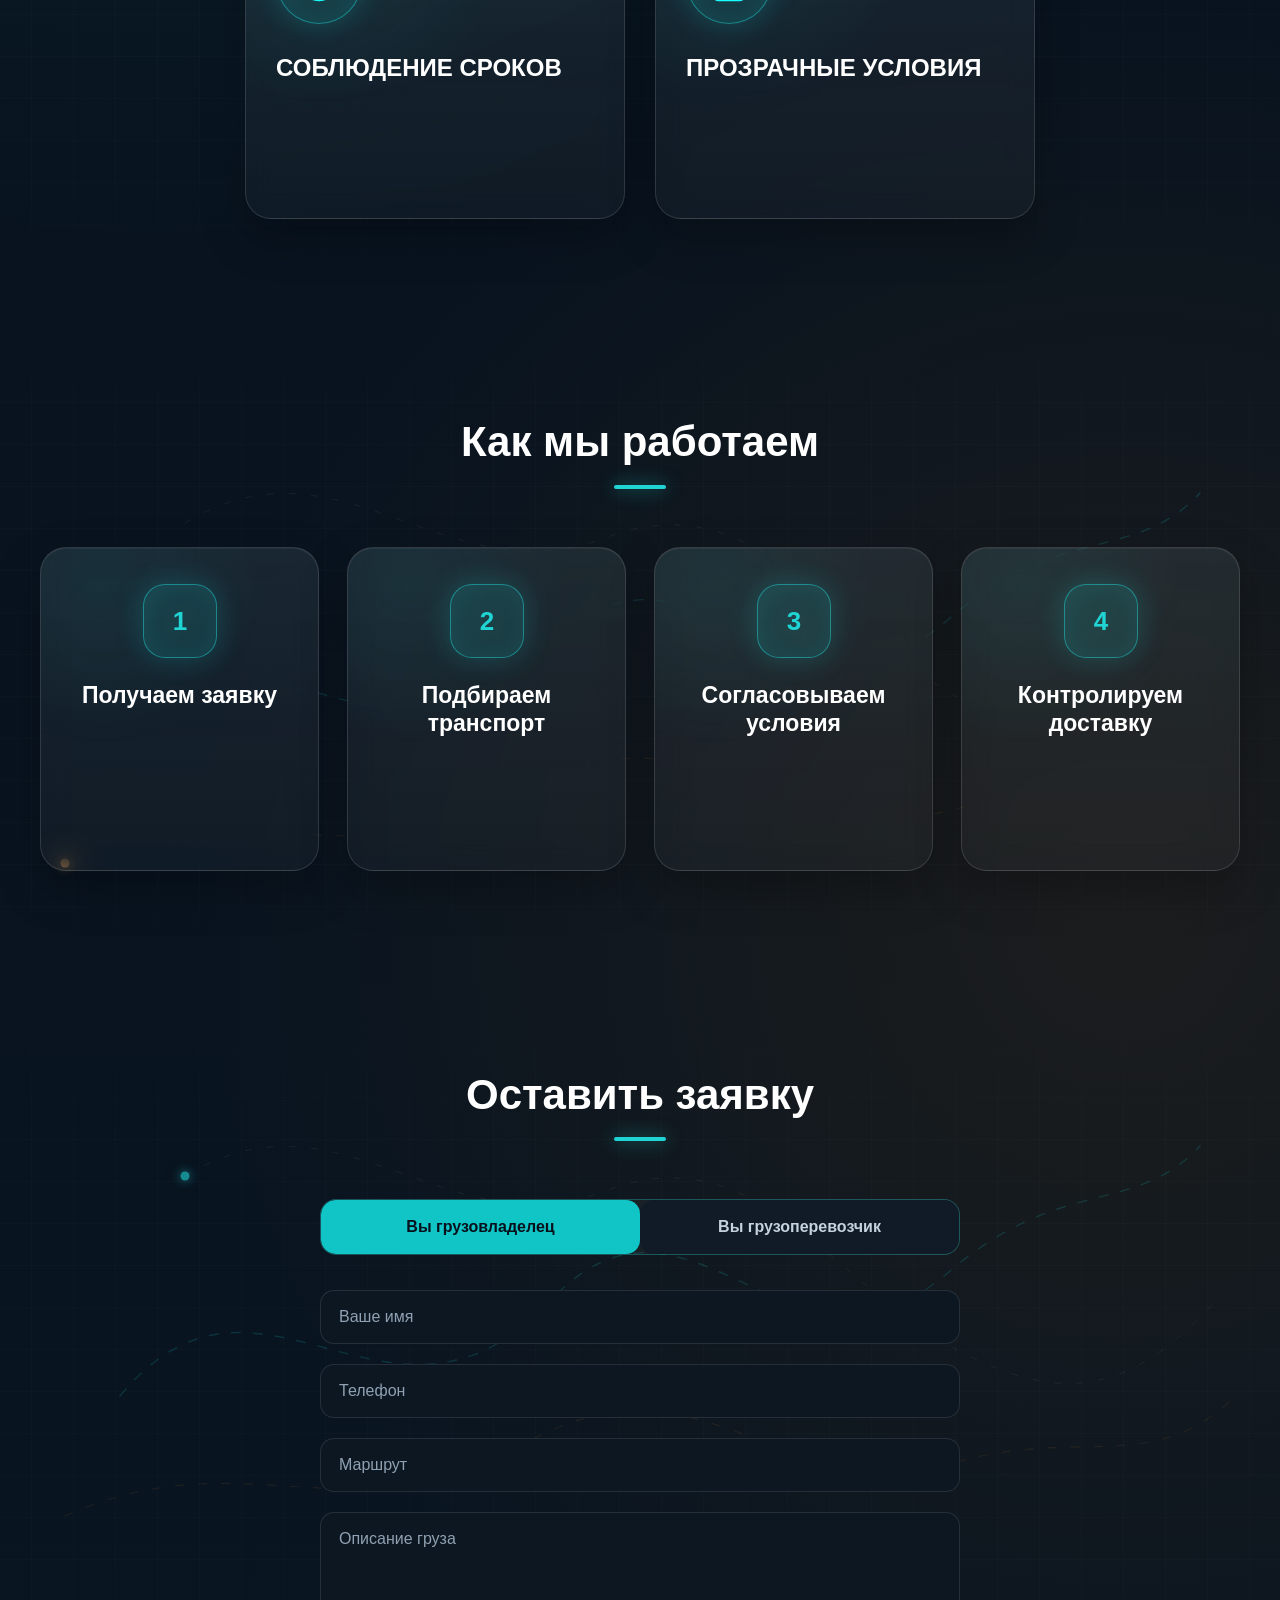
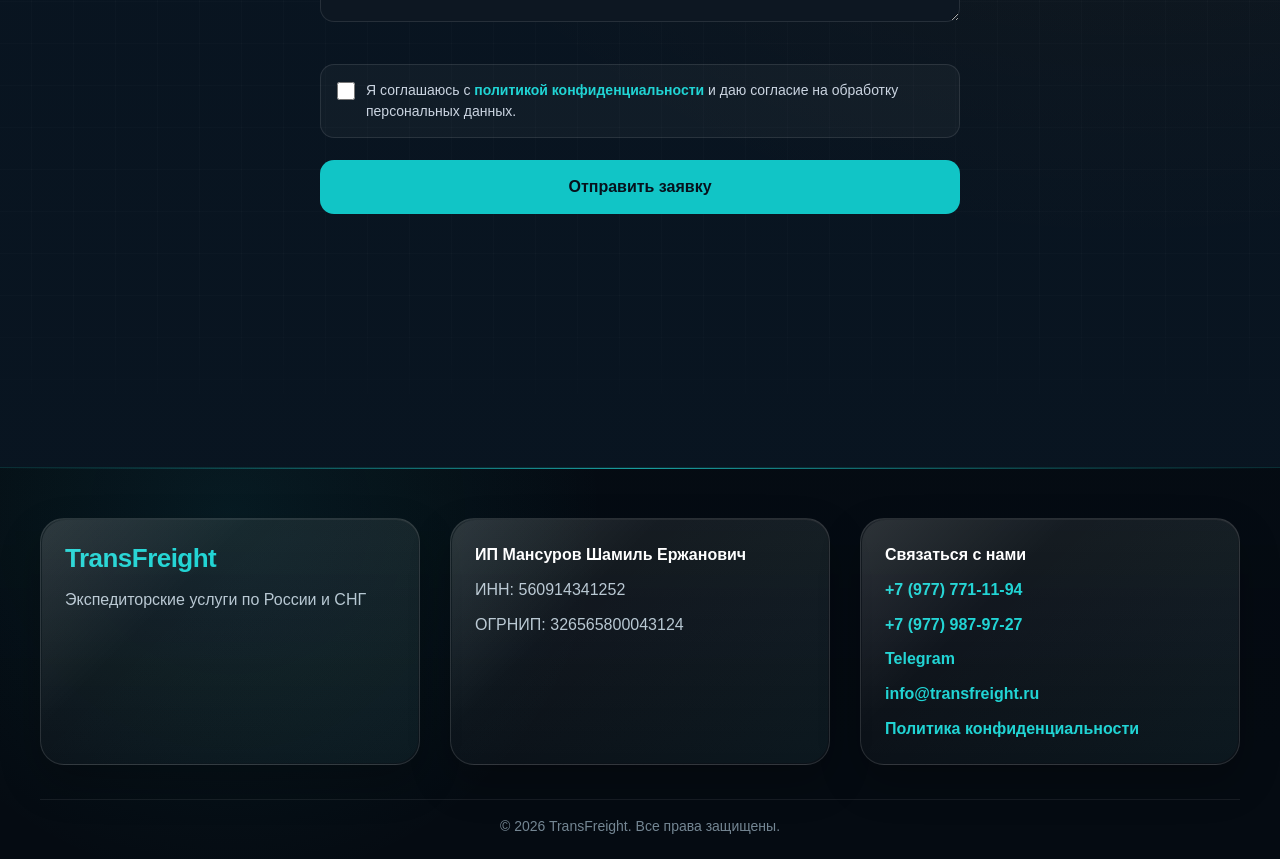
==== commit c67eab37: "Update index.html" ====
--- a/index.html
+++ b/index.html
@@ -21,561 +21,235 @@
 <link rel="stylesheet" href="style.css">
 <link rel="icon" type="image/png" href="favicon.png">
 
-<!-- Yandex.Metrika counter -->
 <script type="text/javascript">
-    (function(m,e,t,r,i,k,a){
-        m[i]=m[i]||function(){(m[i].a=m[i].a||[]).push(arguments)};
-        m[i].l=1*new Date();
-        for (var j = 0; j < document.scripts.length; j++) {
-          if (document.scripts[j].src === r) { return; }
-        }
-        k=e.createElement(t),
-        a=e.getElementsByTagName(t)[0],
-        k.async=1,
-        k.src=r,
-        a.parentNode.insertBefore(k,a)
-    })(window, document,'script','https://mc.yandex.ru/metrika/tag.js?id=109260432', 'ym');
-
-    ym(109260432, 'init', {
-        ssr:true,
-        webvisor:true,
-        clickmap:true,
-        ecommerce:"dataLayer",
-        referrer: document.referrer,
-        url: location.href,
-        accurateTrackBounce:true,
-        trackLinks:true
-    });
+(function(m,e,t,r,i,k,a){
+  m[i]=m[i]||function(){(m[i].a=m[i].a||[]).push(arguments)};
+  m[i].l=1*new Date();
+  for (var j = 0; j < document.scripts.length; j++) {
+    if (document.scripts[j].src === r) { return; }
+  }
+  k=e.createElement(t),
+  a=e.getElementsByTagName(t)[0],
+  k.async=1,
+  k.src=r,
+  a.parentNode.insertBefore(k,a)
+})(window, document,'script','https://mc.yandex.ru/metrika/tag.js?id=109260432', 'ym');
+
+ym(109260432, 'init', {
+  ssr:true,
+  webvisor:true,
+  clickmap:true,
+  ecommerce:"dataLayer",
+  referrer: document.referrer,
+  url: location.href,
+  accurateTrackBounce:true,
+  trackLinks:true
+});
 </script>
 <noscript>
-<div>
-<img src="https://mc.yandex.ru/watch/109260432" style="position:absolute; left:-9999px;" alt="">
-</div>
+<div><img src="https://mc.yandex.ru/watch/109260432" style="position:absolute; left:-9999px;" alt=""></div>
 </noscript>
-<!-- /Yandex.Metrika counter -->
 </head>
 
 <body>
 
 <header class="hero">
-<video autoplay muted loop playsinline preload="metadata" class="bg-video">
-<source src="transfreight_mobile_background.mp4" type="video/mp4" media="(max-width: 768px)">
-<source src="transfreight_background.mp4" type="video/mp4">
-</video>
-
-<div class="overlay"></div>
-
-<div class="hero-content">
-<h1>Надежные грузоперевозки по России и СНГ</h1>
-
-<p>
-Экспедиторские услуги для бизнеса с полным сопровождением груза
-</p>
-
-<div class="buttons">
-<a class="btn primary" href="#contact">Оставить заявку</a>
-
-
-</div>
-</div>
+  <video autoplay muted loop playsinline preload="metadata" class="bg-video">
+    <source src="transfreight_background.mp4" type="video/mp4">
+  </video>
+
+  <div class="overlay"></div>
+
+  <div class="hero-content">
+    <h1>Надежные грузоперевозки по России и СНГ</h1>
+
+    <div class="mobile-video-card" aria-hidden="true">
+      <video autoplay muted loop playsinline preload="metadata" class="mobile-video">
+        <source src="transfreight_mobile_background.mp4" type="video/mp4">
+        <source src="transfreight_background.mp4" type="video/mp4">
+      </video>
+    </div>
+
+    <p>Экспедиторские услуги для бизнеса с полным сопровождением груза</p>
+
+    <div class="buttons">
+      <a class="btn primary" href="#contact">Оставить заявку</a>
+    </div>
+  </div>
 </header>
 
 <section class="advantages">
-<h2>Почему выбирают нас</h2>
-
-<div class="cards">
-
-<div class="why-card" tabindex="0">
-
-<div class="card-icon">
-<img src="icons/shield.svg" alt="">
-</div>
-
-<h3>Контроль груза 24/7</h3>
-
-<p>
-Отслеживаем перевозку от подачи транспорта до выгрузки. Держим связь с водителем, контролируем движение по маршруту и оперативно сообщаем о важных изменениях.
-</p>
-
-</div>
-
-<div class="why-card" tabindex="0">
-
-<div class="card-icon">
-<img src="icons/map.svg" alt="">
-</div>
-
-<h3>Работаем по всей России</h3>
-
-<p>
-Организуем перевозки по городам России и направлениям СНГ. Подбираем маршрут с учетом расстояния, сроков, особенностей груза и требований к доставке.
-</p>
-
-</div>
-
-<div class="why-card" tabindex="0">
-
-<div class="card-icon">
-<img src="icons/truck.svg" alt="">
-</div>
-
-<h3>Быстрый подбор транспорта</h3>
-
-<p>
-Быстро подбираем подходящую машину под тип, объем и вес груза. Учитываем маршрут, условия погрузки и сроки, чтобы перевозка прошла без лишних простоев.
-</p>
-
-</div>
-
-<div class="why-card" tabindex="0">
-
-<div class="card-icon">
-<img src="icons/clock.svg" alt="">
-</div>
-
-<h3>Соблюдение сроков</h3>
-
-<p>
-Заранее согласовываем сроки и контролируем их выполнение на каждом этапе. Следим за погрузкой, движением транспорта и своевременным прибытием на выгрузку.
-</p>
-
-</div>
-
-<div class="why-card" tabindex="0">
-
-<div class="card-icon">
-<img src="icons/file.svg" alt="">
-</div>
-
-<h3>Прозрачные условия</h3>
-
-<p>
-Согласовываем стоимость, маршрут и условия перевозки до начала работы. Без скрытых платежей и неожиданных изменений после подтверждения заявки.
-</p>
-
-</div>
-
-</div>
+  <h2>Почему выбирают нас</h2>
+
+  <div class="cards">
+    <div class="why-card" tabindex="0">
+      <div class="card-icon"><img src="icons/shield.svg" alt=""></div>
+      <h3>Контроль груза 24/7</h3>
+      <p>Отслеживаем перевозку от подачи транспорта до выгрузки. Держим связь с водителем, контролируем движение по маршруту и оперативно сообщаем о важных изменениях.</p>
+    </div>
+
+    <div class="why-card" tabindex="0">
+      <div class="card-icon"><img src="icons/map.svg" alt=""></div>
+      <h3>Работаем по всей России</h3>
+      <p>Организуем перевозки по городам России и направлениям СНГ. Подбираем маршрут с учетом расстояния, сроков, особенностей груза и требований к доставке.</p>
+    </div>
+
+    <div class="why-card" tabindex="0">
+      <div class="card-icon"><img src="icons/truck.svg" alt=""></div>
+      <h3>Быстрый подбор транспорта</h3>
+      <p>Быстро подбираем подходящую машину под тип, объем и вес груза. Учитываем маршрут, условия погрузки и сроки, чтобы перевозка прошла без лишних простоев.</p>
+    </div>
+
+    <div class="why-card" tabindex="0">
+      <div class="card-icon"><img src="icons/clock.svg" alt=""></div>
+      <h3>Соблюдение сроков</h3>
+      <p>Заранее согласовываем сроки и контролируем их выполнение на каждом этапе. Следим за погрузкой, движением транспорта и своевременным прибытием на выгрузку.</p>
+    </div>
+
+    <div class="why-card" tabindex="0">
+      <div class="card-icon"><img src="icons/file.svg" alt=""></div>
+      <h3>Прозрачные условия</h3>
+      <p>Согласовываем стоимость, маршрут и условия перевозки до начала работы. Без скрытых платежей и неожиданных изменений после подтверждения заявки.</p>
+    </div>
+  </div>
 </section>
 
 <section class="steps">
-
-<h2>Как мы работаем</h2>
-
-<div class="steps-container">
-
-<div class="step" tabindex="0">
-<span>1</span>
-<h3>Получаем заявку</h3>
-<p>Вы оставляете заявку на сайте, по телефону или через мессенджер. Мы уточняем маршрут, параметры груза, сроки и дополнительные требования к перевозке.</p>
-</div>
-
-<div class="step" tabindex="0">
-<span>2</span>
-<h3>Подбираем транспорт</h3>
-<p>Подбираем транспорт под вес, объем, тип груза и направление доставки. Проверяем доступность машины и согласовываем удобное время подачи.</p>
-</div>
-
-<div class="step" tabindex="0">
-<span>3</span>
-<h3>Согласовываем условия</h3>
-<p>Согласовываем стоимость, сроки, маршрут и условия перевозки до начала работы. После подтверждения заявки все ключевые договоренности остаются зафиксированными.</p>
-</div>
-
-<div class="step" tabindex="0">
-<span>4</span>
-<h3>Контролируем доставку</h3>
-<p>Контролируем перевозку до момента выгрузки и подтверждения доставки. Поддерживаем связь с водителем и информируем клиента о ходе выполнения заявки.</p>
-</div>
-
-</div>
-
-</section>
-
-
-<section class="cargo-map-section">
-  <div class="cargo-map-head">
+  <h2>Как мы работаем</h2>
+
+  <div class="steps-container">
+    <div class="step" tabindex="0">
+      <span>1</span>
+      <h3>Получаем заявку</h3>
+      <p>Вы оставляете заявку на сайте, по телефону или через мессенджер. Мы уточняем маршрут, параметры груза, сроки и дополнительные требования к перевозке.</p>
+    </div>
+
+    <div class="step" tabindex="0">
+      <span>2</span>
+      <h3>Подбираем транспорт</h3>
+      <p>Подбираем транспорт под вес, объем, тип груза и направление доставки. Проверяем доступность машины и согласовываем удобное время подачи.</p>
+    </div>
+
+    <div class="step" tabindex="0">
+      <span>3</span>
+      <h3>Согласовываем условия</h3>
+      <p>Согласовываем стоимость, сроки, маршрут и условия перевозки до начала работы. После подтверждения заявки все ключевые договоренности остаются зафиксированными.</p>
+    </div>
+
+    <div class="step" tabindex="0">
+      <span>4</span>
+      <h3>Контролируем доставку</h3>
+      <p>Контролируем перевозку до момента выгрузки и подтверждения доставки. Поддерживаем связь с водителем и информируем клиента о ходе выполнения заявки.</p>
+    </div>
+  </div>
+</section>
+
+<section class="reviews">
+  <h2>Отзывы клиентов</h2>
+
+  <div class="reviews-container">
+    <div class="review">
+      <p>“Оперативно нашли транспорт и доставили груз точно в срок. Всегда были на связи.”</p>
+      <h3>— Алексей, Москва</h3>
+    </div>
+
+    <div class="review">
+      <p>“Работаем на постоянной основе. Все перевозки проходят без проблем.”</p>
+      <h3>— Дмитрий, Казань</h3>
+    </div>
+
+    <div class="review">
+      <p>“Понравилась скорость расчета и контроль перевозки на всех этапах.”</p>
+      <h3>— Сергей, Екатеринбург</h3>
+    </div>
+  </div>
+</section>
+
+<section class="contact" id="contact">
+  <h2>Оставить заявку</h2>
+
+  <div class="form-switcher">
+    <button type="button" class="switch-btn active" id="cargoOwnerBtn">Вы грузовладелец</button>
+    <button type="button" class="switch-btn" id="carrierBtn">Вы грузоперевозчик</button>
+  </div>
+
+  <div id="cargoOwnerForm">
+    <form id="telegramForm">
+      <input type="text" id="name" placeholder="Ваше имя" required maxlength="40">
+      <input type="tel" id="phone" placeholder="Телефон" required maxlength="18">
+      <input type="text" id="route" placeholder="Маршрут" required maxlength="100">
+      <textarea id="cargo" placeholder="Описание груза" required maxlength="300"></textarea>
+      <input type="text" id="website" name="website" autocomplete="off">
+
+      <div class="cf-turnstile" data-sitekey="0x4AAAAAADRK5G3awvAaMpHT"></div>
+
+      <label class="policy-check">
+        <input type="checkbox" id="ownerPolicyAgree" name="policy_agree" required>
+        <span>
+          Я соглашаюсь с
+          <a href="/privacy.html" target="_blank" rel="noopener">политикой конфиденциальности</a>
+          и даю согласие на обработку персональных данных.
+        </span>
+      </label>
+
+      <button type="submit">Отправить заявку</button>
+
+      <div id="successMessage" class="success-message">✅ Заявка успешно отправлена</div>
+      <div id="errorMessage" class="error-message">Заполните поля корректно</div>
+    </form>
+  </div>
+
+  <div id="carrierForm" style="display:none;">
+    <form id="driverForm">
+      <input type="text" id="driverName" placeholder="Ваше имя" required maxlength="40">
+      <input type="text" id="driverCity" placeholder="Ваш город" required maxlength="60">
+      <input type="tel" id="driverPhone" placeholder="Телефон" required maxlength="18">
+      <input type="text" id="driverCar" placeholder="Машина" required maxlength="100">
+      <input type="text" id="driverWebsite" name="driverWebsite" autocomplete="off">
+
+      <div class="cf-turnstile" data-sitekey="0x4AAAAAADRK5G3awvAaMpHT"></div>
+
+      <label class="policy-check">
+        <input type="checkbox" id="carrierPolicyAgree" name="policy_agree" required>
+        <span>
+          Я соглашаюсь с
+          <a href="/privacy.html" target="_blank" rel="noopener">политикой конфиденциальности</a>
+          и даю согласие на обработку персональных данных.
+        </span>
+      </label>
+
+      <button type="submit">Отправить заявку</button>
+
+      <div id="driverSuccess" class="success-message">✅ Заявка отправлена</div>
+      <div id="driverError" class="error-message">Заполните поля корректно</div>
+    </form>
+  </div>
+</section>
+
+<footer class="footer">
+  <div class="footer-inner">
     <div>
-      <h2>Маршруты перевозок</h2>
-      <p>Работаем по всей России и СНГ: строим маршруты между крупными городами, подбираем транспорт и контролируем доставку на каждом этапе.</p>
-    </div>
-
-    <div class="cargo-map-features">
-      <div><span>◎</span><b>По всей России</b></div>
-      <div><span>▣</span><b>Контроль груза</b></div>
-      <div><span>↗</span><b>Маршруты без простоев</b></div>
-    </div>
-  </div>
-
-  <div class="cargo-map cargo-map-russia cargo-map-clean-final">
-    <div class="map-glow"></div>
-
-    <svg viewBox="0 0 1400 540" class="route-map" aria-label="Карта маршрутов перевозок по России" role="img">
-      <defs>
-        <filter id="cityGlow">
-          <feGaussianBlur stdDeviation="3" result="blur" />
-          <feMerge><feMergeNode in="blur" /><feMergeNode in="SourceGraphic" /></feMerge>
-        </filter>
-      </defs>
-
-      <g class="route-lines">
-        <path id="r1" class="route" d="M46 245 C70 205 105 185 150 148" />
-        <path id="r2" class="route" d="M150 148 C182 170 200 195 210 230" />
-        <path id="r3" class="route" d="M210 230 C240 218 262 216 292 225" />
-        <path id="r4" class="route" d="M292 225 C322 226 338 232 355 238" />
-        <path id="r5" class="route" d="M355 238 C382 224 410 220 438 188" />
-        <path id="r6" class="route" d="M355 238 C386 252 416 262 438 260" />
-        <path id="r7" class="route" d="M438 260 C462 240 482 228 500 220" />
-        <path id="r8" class="route" d="M500 220 C530 210 555 210 580 218" />
-        <path id="r9" class="route" d="M580 218 C620 235 650 250 675 260" />
-        <path id="r10" class="route" d="M675 260 C710 252 735 258 760 270" />
-        <path id="r11" class="route" d="M760 270 C800 250 850 240 895 245" />
-        <path id="r12" class="route" d="M895 245 C942 270 980 300 1015 330" />
-        <path id="r13" class="route" d="M1015 330 C1060 325 1100 330 1130 342" />
-        <path id="r14" class="route" d="M1130 342 C1170 365 1210 380 1235 372" />
-        <path id="r15" class="route" d="M1235 372 C1268 378 1288 382 1300 388" />
-        <path id="r16" class="route" d="M1300 388 C1288 420 1278 448 1268 468" />
-        <path id="r17" class="route" d="M500 220 C540 250 545 265 520 262" />
-        <path id="r18" class="route" d="M438 260 C415 278 390 284 365 286" />
-        <path id="r19" class="route" d="M365 286 C348 302 336 318 322 330" />
-        <path id="r20" class="route" d="M322 330 C312 350 304 368 300 385" />
-        <path id="r21" class="route" d="M300 385 C270 392 250 392 235 395" />
-        <path id="r22" class="route" d="M235 395 C220 407 212 420 210 430" />
-        <path id="r23" class="route" d="M210 230 C215 260 220 292 225 320" />
-        <path id="r24" class="route" d="M225 320 C215 338 204 346 190 350" />
-        <path id="r25" class="route" d="M225 320 C205 318 194 323 184 326" />
-        <path id="r26" class="route" d="M225 320 C250 342 275 365 300 385" />
-        <path id="r27" class="route" d="M210 230 C190 248 174 270 160 288" />
-        <path id="r28" class="route" d="M160 288 C184 283 202 275 218 266" />
-        <path id="r29" class="route" d="M210 230 C182 232 154 242 128 254" />
-        <path id="r30" class="route" d="M292 225 C305 245 320 252 330 252" />
-        <path id="r31" class="route" d="M355 238 C350 218 346 198 340 185" />
-        <path id="r32" class="route" d="M340 185 C315 184 285 185 245 168" />
-        <path id="r33" class="route" d="M245 168 C235 178 232 184 230 194" />
-        <path id="r34" class="route" d="M230 194 C218 202 210 214 210 230" />
-        <path id="r35" class="route" d="M438 188 C420 190 405 208 395 232" />
-        <path id="r36" class="route" d="M438 260 C430 282 420 302 415 318" />
-        <path id="r37" class="route" d="M415 318 C390 308 375 296 365 286" />
-        <path id="r38" class="route" d="M560 255 C545 258 532 260 520 262" />
-        <path id="r39" class="route" d="M560 255 C600 255 640 258 675 260" />
-        <path id="r40" class="route" d="M760 270 C770 250 773 236 775 226" />
-        <path id="r41" class="route" d="M760 270 C762 300 766 320 770 330" />
-        <path id="r42" class="route" d="M760 270 C778 260 790 258 800 258" />
-        <path id="r43" class="route" d="M895 245 C1010 200 1120 165 1210 145" />
-        <path id="r44" class="route" d="M1210 145 C1280 150 1325 165 1355 180" />
-        <path id="r45" class="route" d="M1015 330 C1040 338 1052 344 1060 350" />
-        <path id="r46" class="route" d="M1130 342 C1180 300 1210 220 1210 145" />
-        <path id="r47" class="route" d="M895 245 C840 240 800 235 775 226" />
-        <path id="r48" class="route" d="M1015 330 C960 370 900 395 820 370 C790 358 774 342 770 330" />
-        <path id="r49" class="route" d="M1235 372 C1260 405 1300 420 1340 430" />
-        <path id="r50" class="route" d="M340 420 C325 405 312 392 300 385" />
-        <path id="r51" class="route" d="M270 430 C252 418 242 407 235 395" />
-        <path id="r52" class="route" d="M580 218 C620 175 690 150 780 140 C960 110 1110 120 1210 145" />
-        <path id="r53" class="route" d="M245 168 C250 138 252 112 250 88" />
-        <path id="r54" class="route" d="M150 148 C160 100 178 70 205 58" />
-        <path id="r55" class="route" d="M235 395 C245 405 258 408 270 405" />
-        <path id="r56" class="route" d="M235 395 C235 410 240 422 248 432" />
-        <path id="r57" class="route" d="M248 432 C246 444 244 454 242 462" />
-        <path id="r58" class="route" d="M242 462 C228 462 214 460 202 458" />
-      </g>
-
-      <g class="cities">
-        <g class="city-node" transform="translate(46 245)"><circle r="5"/><text x="12" y="5" text-anchor="start">Калининград</text></g>
-        <g class="city-node" transform="translate(205 58)"><circle r="5"/><text x="12" y="5" text-anchor="start">Мурманск</text></g>
-        <g class="city-node big" transform="translate(150 148)"><circle r="9"/><text x="14" y="5" text-anchor="start">Санкт-Петербург</text></g>
-        <g class="city-node" transform="translate(115 185)"><circle r="5"/><text x="12" y="5" text-anchor="start">Псков</text></g>
-        <g class="city-node" transform="translate(250 88)"><circle r="5"/><text x="12" y="5" text-anchor="start">Архангельск</text></g>
-        <g class="city-node" transform="translate(245 168)"><circle r="5"/><text x="12" y="5" text-anchor="start">Вологда</text></g>
-        <g class="city-node" transform="translate(190 202)"><circle r="5"/><text x="-12" y="5" text-anchor="end">Тверь</text></g>
-        <g class="city-node" transform="translate(230 194)"><circle r="5"/><text x="12" y="5" text-anchor="start">Ярославль</text></g>
-        <g class="city-node big" transform="translate(210 230)"><circle r="9"/><text x="15" y="5" text-anchor="start">Москва</text></g>
-        <g class="city-node" transform="translate(128 254)"><circle r="5"/><text x="12" y="5" text-anchor="start">Смоленск</text></g>
-        <g class="city-node" transform="translate(160 288)"><circle r="5"/><text x="-12" y="5" text-anchor="end">Брянск</text></g>
-        <g class="city-node" transform="translate(218 266)"><circle r="5"/><text x="12" y="5" text-anchor="start">Тула</text></g>
-        <g class="city-node" transform="translate(245 270)"><circle r="5"/><text x="12" y="5" text-anchor="start">Рязань</text></g>
-        <g class="city-node" transform="translate(225 320)"><circle r="5"/><text x="12" y="5" text-anchor="start">Воронеж</text></g>
-        <g class="city-node" transform="translate(238 305)"><circle r="5"/><text x="12" y="-8" text-anchor="start">Липецк</text></g>
-        <g class="city-node" transform="translate(184 326)"><circle r="5"/><text x="-12" y="5" text-anchor="end">Курск</text></g>
-        <g class="city-node" transform="translate(190 350)"><circle r="5"/><text x="-12" y="5" text-anchor="end">Белгород</text></g>
-        <g class="city-node big" transform="translate(292 225)"><circle r="9"/><text x="13" y="-8" text-anchor="start">Нижний Новгород</text></g>
-        <g class="city-node big" transform="translate(355 238)"><circle r="9"/><text x="13" y="5" text-anchor="start">Казань</text></g>
-        <g class="city-node" transform="translate(330 252)"><circle r="5"/><text x="13" y="18" text-anchor="start">Чебоксары</text></g>
-        <g class="city-node" transform="translate(342 214)"><circle r="5"/><text x="12" y="-8" text-anchor="start">Йошкар-Ола</text></g>
-        <g class="city-node" transform="translate(340 185)"><circle r="5"/><text x="12" y="5" text-anchor="start">Киров</text></g>
-        <g class="city-node" transform="translate(395 232)"><circle r="5"/><text x="12" y="5" text-anchor="start">Ижевск</text></g>
-        <g class="city-node big" transform="translate(438 188)"><circle r="9"/><text x="12" y="5" text-anchor="start">Пермь</text></g>
-        <g class="city-node big" transform="translate(438 260)"><circle r="9"/><text x="12" y="5" text-anchor="start">Уфа</text></g>
-        <g class="city-node" transform="translate(415 318)"><circle r="5"/><text x="12" y="5" text-anchor="start">Оренбург</text></g>
-        <g class="city-node big" transform="translate(365 286)"><circle r="9"/><text x="12" y="5" text-anchor="start">Самара</text></g>
-        <g class="city-node" transform="translate(322 330)"><circle r="5"/><text x="12" y="5" text-anchor="start">Саратов</text></g>
-        <g class="city-node" transform="translate(300 385)"><circle r="5"/><text x="12" y="5" text-anchor="start">Волгоград</text></g>
-        <g class="city-node" transform="translate(340 420)"><circle r="5"/><text x="12" y="5" text-anchor="start">Астрахань</text></g>
-        <g class="city-node" transform="translate(235 395)"><circle r="5"/><text x="12" y="5" text-anchor="start">Ростов-на-Дону</text></g>
-        <g class="city-node" transform="translate(210 430)"><circle r="5"/><text x="12" y="5" text-anchor="start">Краснодар</text></g>
-        <g class="city-node" transform="translate(270 430)"><circle r="5"/><text x="12" y="5" text-anchor="start">Ставрополь</text></g>
-        <g class="city-node" transform="translate(270 405)"><circle r="5"/><text x="12" y="5" text-anchor="start">Луганск</text></g>
-        <g class="city-node" transform="translate(248 432)"><circle r="5"/><text x="12" y="5" text-anchor="start">Донецк</text></g>
-        <g class="city-node" transform="translate(242 462)"><circle r="5"/><text x="12" y="5" text-anchor="start">Мелитополь</text></g>
-        <g class="city-node" transform="translate(202 458)"><circle r="5"/><text x="-12" y="5" text-anchor="end">Херсон</text></g>
-        <g class="city-node big" transform="translate(500 220)"><circle r="9"/><text x="13" y="5" text-anchor="start">Екатеринбург</text></g>
-        <g class="city-node big" transform="translate(520 262)"><circle r="9"/><text x="13" y="5" text-anchor="start">Челябинск</text></g>
-        <g class="city-node" transform="translate(560 255)"><circle r="5"/><text x="12" y="5" text-anchor="start">Курган</text></g>
-        <g class="city-node" transform="translate(580 218)"><circle r="5"/><text x="12" y="5" text-anchor="start">Тюмень</text></g>
-        <g class="city-node big" transform="translate(675 260)"><circle r="9"/><text x="12" y="5" text-anchor="start">Омск</text></g>
-        <g class="city-node big" transform="translate(760 270)"><circle r="9"/><text x="14" y="5" text-anchor="start">Новосибирск</text></g>
-        <g class="city-node" transform="translate(775 226)"><circle r="5"/><text x="12" y="5" text-anchor="start">Томск</text></g>
-        <g class="city-node" transform="translate(800 258)"><circle r="5"/><text x="12" y="5" text-anchor="start">Кемерово</text></g>
-        <g class="city-node" transform="translate(770 330)"><circle r="5"/><text x="12" y="5" text-anchor="start">Барнаул</text></g>
-        <g class="city-node big" transform="translate(895 245)"><circle r="9"/><text x="12" y="5" text-anchor="start">Красноярск</text></g>
-        <g class="city-node big" transform="translate(1015 330)"><circle r="9"/><text x="12" y="5" text-anchor="start">Иркутск</text></g>
-        <g class="city-node" transform="translate(1060 350)"><circle r="5"/><text x="12" y="5" text-anchor="start">Улан-Удэ</text></g>
-        <g class="city-node" transform="translate(1130 342)"><circle r="5"/><text x="12" y="5" text-anchor="start">Чита</text></g>
-        <g class="city-node" transform="translate(1210 145)"><circle r="5"/><text x="12" y="5" text-anchor="start">Якутск</text></g>
-        <g class="city-node" transform="translate(1235 372)"><circle r="5"/><text x="12" y="5" text-anchor="start">Благовещенск</text></g>
-        <g class="city-node big" transform="translate(1300 388)"><circle r="9"/><text x="12" y="5" text-anchor="start">Хабаровск</text></g>
-        <g class="city-node big" transform="translate(1268 468)"><circle r="9"/><text x="12" y="5" text-anchor="start">Владивосток</text></g>
-        <g class="city-node" transform="translate(1340 430)"><circle r="5"/><text x="-12" y="5" text-anchor="end">Южно-Сахалинск</text></g>
-        <g class="city-node" transform="translate(1355 180)"><circle r="5"/><text x="-12" y="5" text-anchor="end">Магадан</text></g>
-      </g>
-
-      <g class="moving-cargo">
-        <circle class="cargo-dot moving-dot" r="5"><animateMotion dur="10s" begin="-0.0s" repeatCount="indefinite" rotate="auto"><mpath href="#r3" /></animateMotion></circle>
-        <circle class="cargo-dot moving-dot" r="5"><animateMotion dur="12s" begin="-1.7s" repeatCount="indefinite" rotate="auto"><mpath href="#r8" /></animateMotion></circle>
-        <circle class="cargo-dot moving-dot" r="5"><animateMotion dur="14s" begin="-3.4s" repeatCount="indefinite" rotate="auto"><mpath href="#r11" /></animateMotion></circle>
-        <circle class="cargo-dot moving-dot" r="5"><animateMotion dur="16s" begin="-5.1s" repeatCount="indefinite" rotate="auto"><mpath href="#r12" /></animateMotion></circle>
-        <circle class="cargo-dot moving-dot" r="5"><animateMotion dur="18s" begin="-6.8s" repeatCount="indefinite" rotate="auto"><mpath href="#r16" /></animateMotion></circle>
-        <circle class="cargo-dot moving-dot" r="5"><animateMotion dur="10s" begin="-8.5s" repeatCount="indefinite" rotate="auto"><mpath href="#r18" /></animateMotion></circle>
-        <circle class="cargo-dot moving-dot" r="5"><animateMotion dur="12s" begin="-1.2s" repeatCount="indefinite" rotate="auto"><mpath href="#r21" /></animateMotion></circle>
-        <circle class="cargo-dot moving-dot" r="5"><animateMotion dur="14s" begin="-2.9s" repeatCount="indefinite" rotate="auto"><mpath href="#r23" /></animateMotion></circle>
-        <circle class="cargo-dot moving-dot" r="5"><animateMotion dur="16s" begin="-4.6s" repeatCount="indefinite" rotate="auto"><mpath href="#r31" /></animateMotion></circle>
-        <circle class="cargo-dot moving-dot" r="5"><animateMotion dur="18s" begin="-6.3s" repeatCount="indefinite" rotate="auto"><mpath href="#r39" /></animateMotion></circle>
-        <circle class="cargo-dot moving-dot" r="5"><animateMotion dur="10s" begin="-8.0s" repeatCount="indefinite" rotate="auto"><mpath href="#r43" /></animateMotion></circle>
-        <circle class="cargo-dot moving-dot" r="5"><animateMotion dur="12s" begin="-0.7s" repeatCount="indefinite" rotate="auto"><mpath href="#r48" /></animateMotion></circle>
-        <circle class="cargo-dot moving-dot" r="5"><animateMotion dur="14s" begin="-2.4s" repeatCount="indefinite" rotate="auto"><mpath href="#r52" /></animateMotion></circle>
-        <circle class="cargo-dot moving-dot" r="5"><animateMotion dur="11s" begin="-4.2s" repeatCount="indefinite" rotate="auto"><mpath href="#r53" /></animateMotion></circle>
-        <circle class="cargo-dot moving-dot" r="5"><animateMotion dur="13s" begin="-6.4s" repeatCount="indefinite" rotate="auto"><mpath href="#r54" /></animateMotion></circle>
-        <circle class="cargo-dot moving-dot" r="5"><animateMotion dur="9s" begin="-3.1s" repeatCount="indefinite" rotate="auto"><mpath href="#r55" /></animateMotion></circle>
-        <circle class="cargo-dot moving-dot" r="5"><animateMotion dur="10s" begin="-5.3s" repeatCount="indefinite" rotate="auto"><mpath href="#r56" /></animateMotion></circle>
-      </g>
-    </svg>
-  </div>
-</section>
-
-<section class="reviews">
-
-<h2>Отзывы клиентов</h2>
-
-<div class="reviews-container">
-
-<div class="review">
-<p>
-“Оперативно нашли транспорт и доставили груз точно в срок. Всегда были на связи.”
-</p>
-<h3>— Алексей, Москва</h3>
-</div>
-
-<div class="review">
-<p>
-“Работаем на постоянной основе. Все перевозки проходят без проблем.”
-</p>
-<h3>— Дмитрий, Казань</h3>
-</div>
-
-<div class="review">
-<p>
-“Понравилась скорость расчета и контроль перевозки на всех этапах.”
-</p>
-<h3>— Сергей, Екатеринбург</h3>
-</div>
-
-</div>
-
-</section>
-
-<section class="contact" id="contact">
-
-<h2>Оставить заявку</h2>
-
-<div class="form-switcher">
-
-<button type="button"
-class="switch-btn active"
-id="cargoOwnerBtn">
-Вы грузовладелец
-</button>
-
-<button type="button"
-class="switch-btn"
-id="carrierBtn">
-Вы грузоперевозчик
-</button>
-
-</div>
-<div id="cargoOwnerForm">
-<form id="telegramForm">
-
-<input type="text"
-id="name"
-placeholder="Ваше имя"
-required
-maxlength="40">
-
-<input type="tel"
-id="phone"
-placeholder="Телефон"
-required
-maxlength="18">
-
-<input type="text"
-id="route"
-placeholder="Маршрут"
-required
-maxlength="100">
-
-<textarea
-id="cargo"
-placeholder="Описание груза"
-required
-maxlength="300"></textarea>
-
-<input type="text" id="website" name="website" autocomplete="off">
-
-<div class="cf-turnstile"
-data-sitekey="0x4AAAAAADRK5G3awvAaMpHT">
-</div>
-    
-<label class="policy-check">
-<input type="checkbox" id="ownerPolicyAgree" name="policy_agree" required>
-<span>
-Я соглашаюсь с
-<a href="/privacy.html" target="_blank" rel="noopener">
-политикой конфиденциальности
-</a>
-и даю согласие на обработку персональных данных.
-</span>
-</label>
-
-<button type="submit">Отправить заявку</button>
-
-<div id="successMessage" class="success-message">
-✅ Заявка успешно отправлена
-</div>
-
-<div id="errorMessage" class="error-message">
-Заполните поля корректно
-</div>
-
-</form>
-
-</div>
-
-<div id="carrierForm" style="display:none;">
-
-<form id="driverForm">
-
-<input type="text"
-id="driverName"
-placeholder="Ваше имя"
-required
-maxlength="40">
-
-<input type="text"
-id="driverCity"
-placeholder="Ваш город"
-required
-maxlength="60">
-
-<input type="tel"
-id="driverPhone"
-placeholder="Телефон"
-required
-maxlength="18">
-
-<input type="text"
-id="driverCar"
-placeholder="Машина"
-required
-maxlength="100">
-
-<input type="text"
-id="driverWebsite"
-name="driverWebsite"
-autocomplete="off">
-
-<div class="cf-turnstile"
-data-sitekey="0x4AAAAAADRK5G3awvAaMpHT">
-</div>
-
-<label class="policy-check">
-<input type="checkbox" id="carrierPolicyAgree" name="policy_agree" required>
-<span>
-Я соглашаюсь с
-<a href="/privacy.html" target="_blank" rel="noopener">
-политикой конфиденциальности
-</a>
-и даю согласие на обработку персональных данных.
-</span>
-</label>
-
-<button type="submit">
-Отправить заявку
-</button>
-
-<div id="driverSuccess" class="success-message">
-✅ Заявка отправлена
-</div>
-
-<div id="driverError" class="error-message">
-Заполните поля корректно
-</div>
-
-</form>
-
-</div>
-
-<footer class="footer">
-<div class="footer-inner">
-
-<div>
-<h3>TransFreight</h3>
-<p>Экспедиторские услуги по России и СНГ</p>
-</div>
-
-<div>
-<p><strong>ИП Мансуров Шамиль Ержанович</strong></p>
-<p>ИНН: 560914341252</p>
-<p>ОГРНИП: 326565800043124</p>
-</div>
-
-<div>
-<p><strong>Связаться с нами</strong></p>
-
-<p>
-<a href="tel:+79777711194">+7 (977) 771-11-94</a>
-</p>
-
-<p>
-<a href="tel:+79779879727">+7 (977) 987-97-27</a>
-</p>
-
-<p>
-<a href="https://t.me/TransFreight_request_bot" target="_blank">Telegram</a>
-</p>
-
-<p>
-<a href="mailto:info@transfreight.ru">info@transfreight.ru</a>
-</p>
-
-<p>
-<a href="privacy.html">Политика конфиденциальности</a>
-</p>
-</div>
-
-</div>
-
-<div class="footer-bottom">
-© 2026 TransFreight. Все права защищены.
-</div>
+      <h3>TransFreight</h3>
+      <p>Экспедиторские услуги по России и СНГ</p>
+    </div>
+
+    <div>
+      <p><strong>ИП Мансуров Шамиль Ержанович</strong></p>
+      <p>ИНН: 560914341252</p>
+      <p>ОГРНИП: 326565800043124</p>
+    </div>
+
+    <div>
+      <p><strong>Связаться с нами</strong></p>
+      <p><a href="tel:+79777711194">+7 (977) 771-11-94</a></p>
+      <p><a href="tel:+79779879727">+7 (977) 987-97-27</a></p>
+      <p><a href="https://t.me/TransFreight_request_bot" target="_blank" rel="noopener">Telegram</a></p>
+      <p><a href="mailto:info@transfreight.ru">info@transfreight.ru</a></p>
+      <p><a href="privacy.html">Политика конфиденциальности</a></p>
+    </div>
+  </div>
+
+  <div class="footer-bottom">© 2026 TransFreight. Все права защищены.</div>
 </footer>
 
 <div class="cookie-banner" id="cookieBanner" role="dialog" aria-live="polite" aria-label="Уведомление о cookie">
@@ -587,118 +261,11 @@
   <button type="button" class="cookie-banner__btn" id="cookieAcceptBtn">Понятно</button>
 </div>
 
-<a href="tel:+79777711194" class="floating-btn">
-📞
-</a>
-
-<a href="https://max.ru/id560914341252_bot" target="_blank" class="floating-max">
-✉️
-</a>
-
-
-
-
-
-<script>
-(function(){
-  const cards = document.querySelectorAll('.why-card, .step');
-  if (!cards.length) return;
-
-  const isMobile = () => window.matchMedia('(max-width: 768px)').matches;
-  let lastTouchTime = 0;
-
-  function closeGroup(card){
-    const group = card.closest('.cards, .steps-container');
-    if (!group) return;
-
-    group.querySelectorAll('.why-card.is-open, .step.is-open').forEach((item) => {
-      if (item !== card) {
-        item.classList.remove('is-open');
-        item.setAttribute('aria-expanded', 'false');
-      }
-    });
-  }
-
-  function toggleCard(card){
-    closeGroup(card);
-    const isOpen = card.classList.toggle('is-open');
-    card.setAttribute('aria-expanded', isOpen ? 'true' : 'false');
-  }
-
-  cards.forEach((card) => {
-    card.setAttribute('tabindex', '0');
-    card.setAttribute('role', 'button');
-    card.setAttribute('aria-expanded', 'false');
-
-    card.addEventListener('touchend', function(e){
-      if (!isMobile()) return;
-      if (e.target.closest('a, button, input, textarea, select')) return;
-      e.preventDefault();
-      lastTouchTime = Date.now();
-      toggleCard(card);
-    }, { passive:false });
-
-    card.addEventListener('click', function(e){
-      if (!isMobile()) return;
-      if (Date.now() - lastTouchTime < 450) return;
-      if (e.target.closest('a, button, input, textarea, select')) return;
-      toggleCard(card);
-    });
-
-    card.addEventListener('keydown', function(e){
-      if (!isMobile()) return;
-      if (e.key === 'Enter' || e.key === ' ') {
-        e.preventDefault();
-        toggleCard(card);
-      }
-    });
-  });
-
-  document.addEventListener('touchend', function(e){
-    if (!isMobile()) return;
-    if (e.target.closest('.why-card, .step')) return;
-
-    document.querySelectorAll('.why-card.is-open, .step.is-open').forEach((card) => {
-      card.classList.remove('is-open');
-      card.setAttribute('aria-expanded', 'false');
-    });
-  }, { passive:true });
-})();
-</script>
-
-<script>
-(function(){
-  const forms = document.querySelectorAll('#telegramForm, #driverForm');
-
-  forms.forEach((form) => {
-    form.addEventListener('submit', function(e){
-      if (!form.checkValidity()) {
-        e.preventDefault();
-        e.stopImmediatePropagation();
-        form.reportValidity();
-      }
-    }, true);
-  });
-
-  const cookieBanner = document.getElementById('cookieBanner');
-  const cookieAcceptBtn = document.getElementById('cookieAcceptBtn');
-
-  if (cookieBanner && localStorage.getItem('transfreight_cookie_accepted') === 'yes') {
-    cookieBanner.classList.add('is-hidden');
-  }
-
-  if (cookieAcceptBtn && cookieBanner) {
-    cookieAcceptBtn.addEventListener('click', function(){
-      localStorage.setItem('transfreight_cookie_accepted', 'yes');
-      cookieBanner.classList.add('is-hidden');
-    });
-  }
-})();
-</script>
+<a href="tel:+79777711194" class="floating-btn" aria-label="Позвонить">📞</a>
+<a href="https://max.ru/id560914341252_bot" target="_blank" rel="noopener" class="floating-max" aria-label="Написать в MAX">✉️</a>
 
 <script src="script.js"></script>
-
 <script src="https://challenges.cloudflare.com/turnstile/v0/api.js" async defer></script>
-    
+
 </body>
 </html>
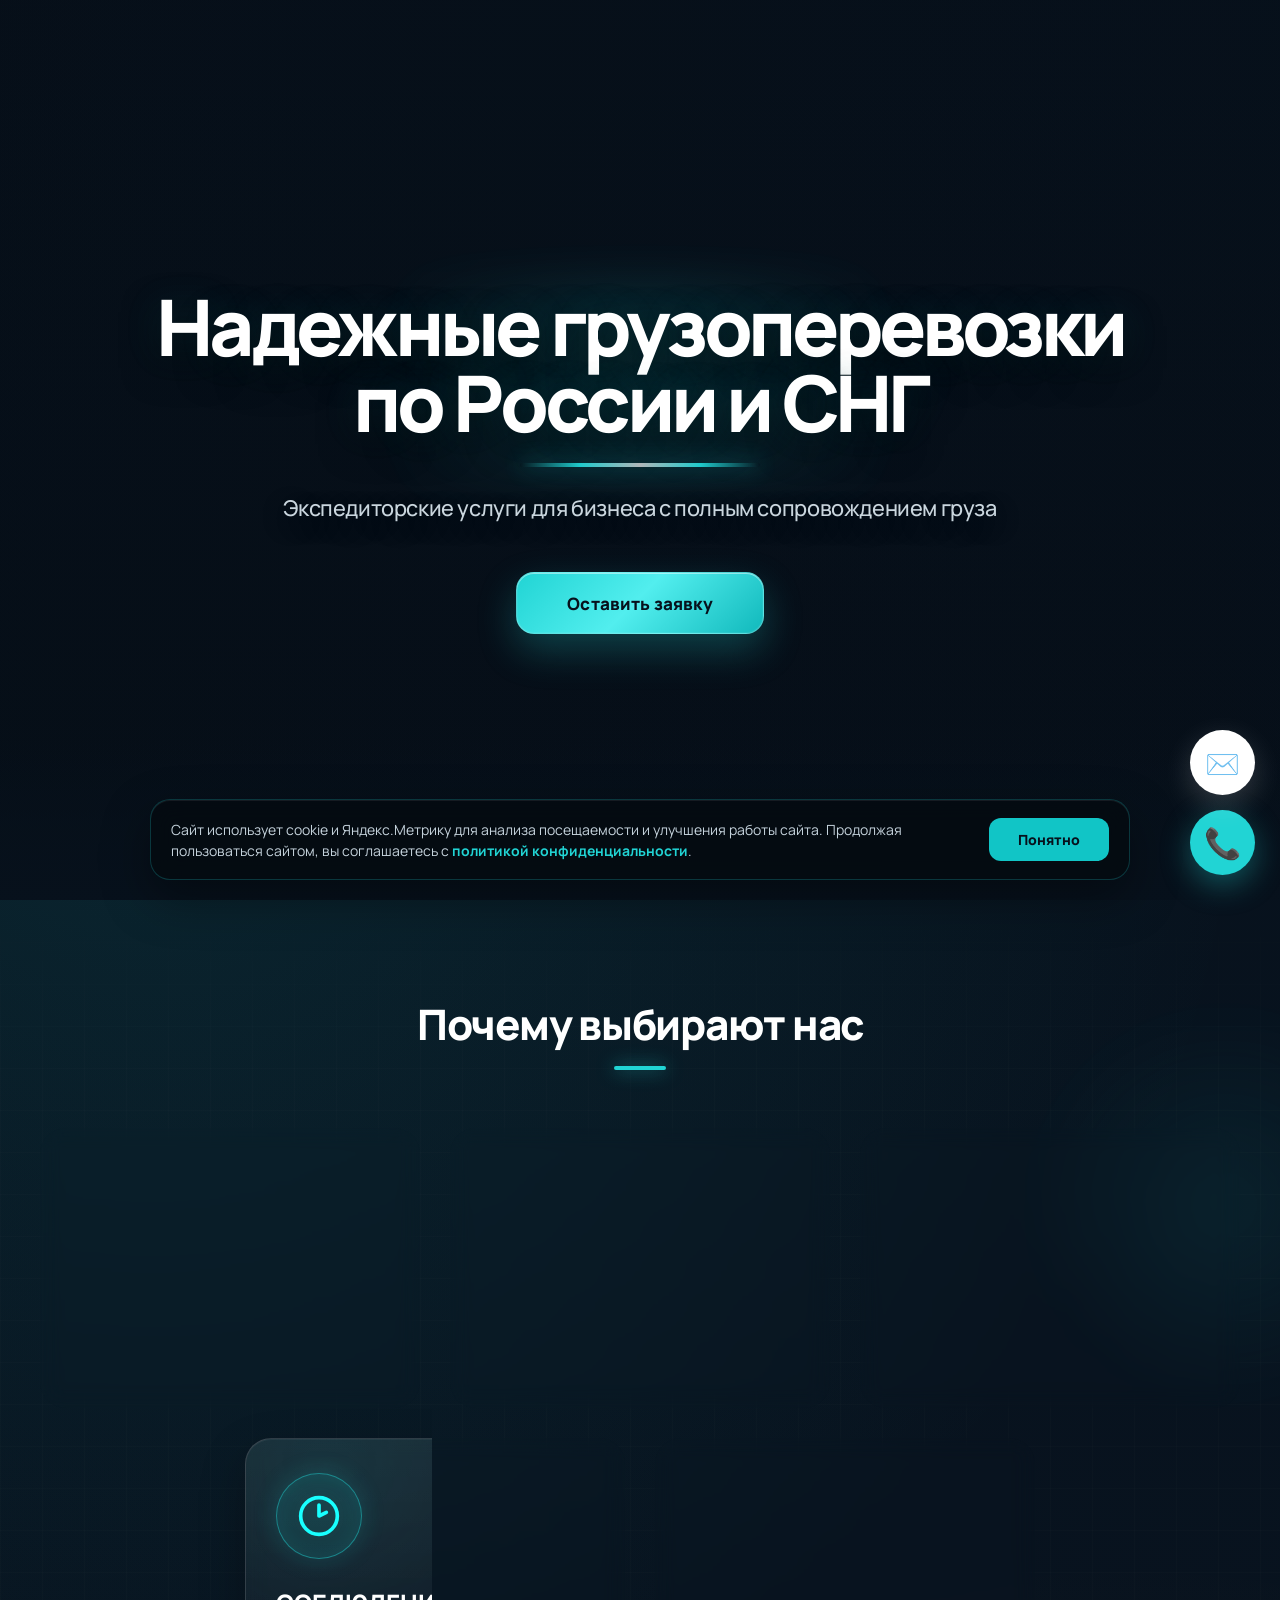
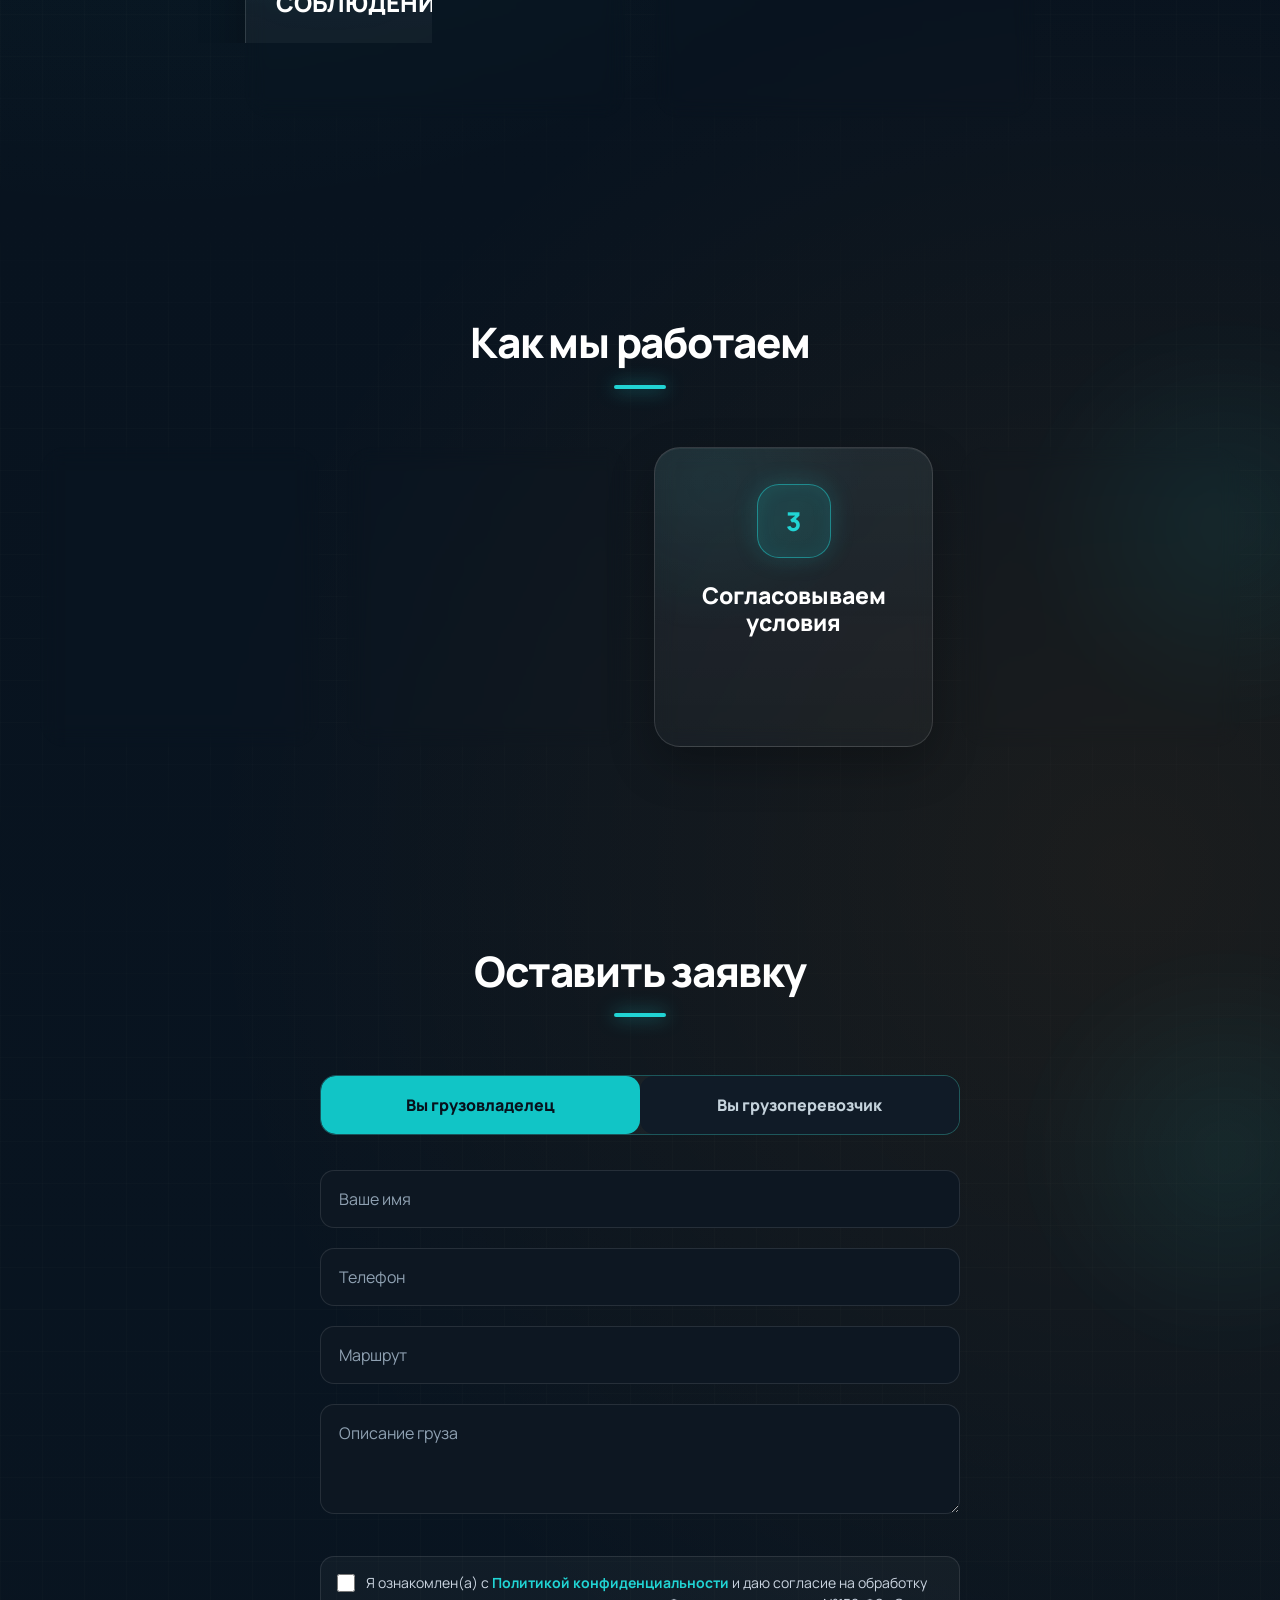
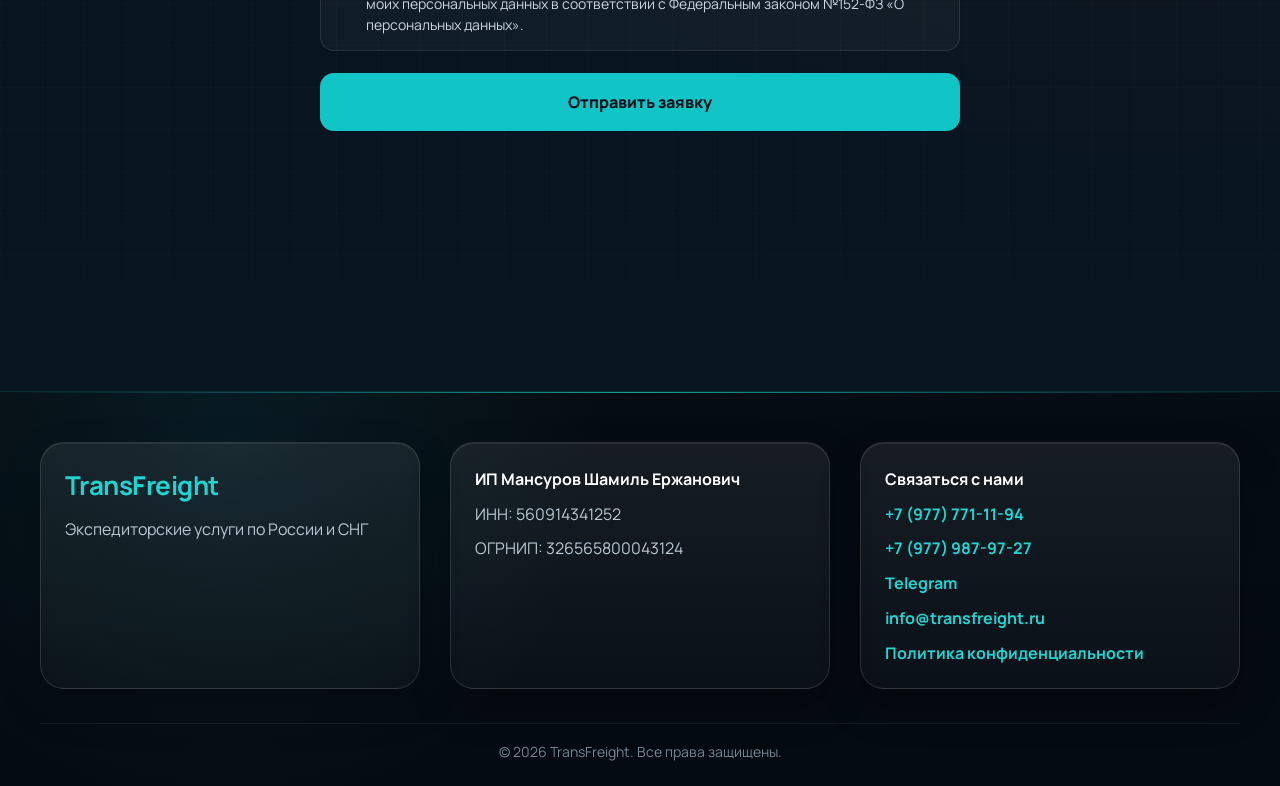
==== commit 58ee3db9: "Update index.html" ====
--- a/index.html
+++ b/index.html
@@ -46,6 +46,7 @@
   trackLinks:true
 });
 </script>
+
 <noscript>
 <div><img src="https://mc.yandex.ru/watch/109260432" style="position:absolute; left:-9999px;" alt=""></div>
 </noscript>
@@ -184,11 +185,11 @@
       <div class="cf-turnstile" data-sitekey="0x4AAAAAADRK5G3awvAaMpHT"></div>
 
       <label class="policy-check">
-        <input type="checkbox" id="ownerPolicyAgree" name="policy_agree" required>
+        <input type="checkbox" id="ownerPolicyAgree" name="policy_agree">
         <span>
-          Я соглашаюсь с
-          <a href="/privacy.html" target="_blank" rel="noopener">политикой конфиденциальности</a>
-          и даю согласие на обработку персональных данных.
+          Я ознакомлен(а) с
+          <a href="/privacy.html" target="_blank" rel="noopener">Политикой конфиденциальности</a>
+          и даю согласие на обработку моих персональных данных в соответствии с Федеральным законом №152-ФЗ «О персональных данных».
         </span>
       </label>
 
@@ -210,11 +211,11 @@
       <div class="cf-turnstile" data-sitekey="0x4AAAAAADRK5G3awvAaMpHT"></div>
 
       <label class="policy-check">
-        <input type="checkbox" id="carrierPolicyAgree" name="policy_agree" required>
+        <input type="checkbox" id="carrierPolicyAgree" name="policy_agree">
         <span>
-          Я соглашаюсь с
-          <a href="/privacy.html" target="_blank" rel="noopener">политикой конфиденциальности</a>
-          и даю согласие на обработку персональных данных.
+          Я ознакомлен(а) с
+          <a href="/privacy.html" target="_blank" rel="noopener">Политикой конфиденциальности</a>
+          и даю согласие на обработку моих персональных данных в соответствии с Федеральным законом №152-ФЗ «О персональных данных».
         </span>
       </label>
 
--- a/style.css
+++ b/style.css
@@ -2,7 +2,6 @@
   margin:0;
   padding:0;
   box-sizing:border-box;
-  font-family:Arial, sans-serif;
 }
 
 html{
@@ -10,31 +9,56 @@
   width:100%;
   max-width:100%;
   overflow-x:hidden;
+  background:#07111c;
 }
 
 body{
   width:100%;
   max-width:100%;
   overflow-x:hidden;
+  font-family:'Manrope', Arial, sans-serif;
+  color:#ffffff;
   background:
     radial-gradient(circle at 12% 18%, rgba(33,212,212,0.10), transparent 32%),
     radial-gradient(circle at 88% 62%, rgba(255,140,0,0.08), transparent 34%),
     linear-gradient(180deg, #07111c 0%, #08131f 45%, #091521 100%);
-  color:#ffffff;
-}
-
-
-body::before{
-  content:"";
-  position:fixed;
+}
+
+img,
+video{
+  max-width:100%;
+}
+
+.hero{
+  position:relative;
+  min-height:100vh;
+  overflow:hidden;
+  display:flex;
+  align-items:center;
+  justify-content:center;
+  background:#07111c;
+}
+
+.bg-video{
+  position:absolute;
   inset:0;
-  z-index:-2;
+  width:100%;
+  height:100%;
+  object-fit:cover;
+  z-index:0;
+  opacity:1;
+  filter:brightness(1.08) contrast(1.06) saturate(1.12);
+  transform:scale(1.03);
+}
+
+.overlay{
+  position:absolute;
+  inset:0;
+  z-index:1;
   pointer-events:none;
   background:
-    radial-gradient(circle at 12% 18%, rgba(33,212,212,0.12), transparent 34%),
-    radial-gradient(circle at 88% 58%, rgba(255,140,0,0.09), transparent 36%),
-    radial-gradient(circle at 50% 98%, rgba(33,212,212,0.06), transparent 42%),
-    linear-gradient(180deg, #07111c 0%, #08131f 45%, #091521 100%);
+    linear-gradient(90deg, rgba(5,12,20,0.34), rgba(5,12,20,0.12)),
+    linear-gradient(180deg, rgba(5,12,20,0.04), rgba(5,12,20,0.34));
 }
 
 .hero::after{
@@ -43,90 +67,18 @@
   left:0;
   right:0;
   bottom:-1px;
-  height:180px;
+  height:160px;
   z-index:1;
   pointer-events:none;
-  background:linear-gradient(180deg, transparent 0%, rgba(7,17,28,0.58) 55%, rgba(7,17,28,0.96) 100%);
-}
-
-.advantages::before,
-.steps::before,
-.contact::before{
-  opacity:.55;
-  mask-image:linear-gradient(180deg, transparent 0%, #000 16%, #000 84%, transparent 100%);
-  -webkit-mask-image:linear-gradient(180deg, transparent 0%, #000 16%, #000 84%, transparent 100%);
-}
-
-.advantages + .steps,
-.steps + .contact{
-  margin-top:-1px;
-}
-
-.advantages::after,
-.steps::after,
-.contact::after{
-  opacity:.78;
-}
-
-img,
-video{
-  max-width:100%;
-}
-
-/* ===== HERO VIDEO ===== */
-
-.hero{
-  position:relative;
-  min-height:100vh;
-  overflow:hidden;
-  display:flex;
-  align-items:center;
-  justify-content:center;
-}
-
-.bg-video{
-  position:absolute;
-  top:0;
-  left:0;
-
-  width:100%;
-  height:100%;
-
-  object-fit:cover;
-
-  z-index:-2;
-
-  opacity:1;
-
-  filter:
-    brightness(1)
-    contrast(1.08)
-    saturate(1.12);
-
-  transform:scale(1.03);
-}
-
-.overlay{
-  position:absolute;
-  inset:0;
-
-  background:
-    linear-gradient(
-      90deg,
-      rgba(5,12,20,0.22),
-      rgba(5,12,20,0.10)
-    ),
-    rgba(0,0,0,0.04);
-
-  pointer-events:none;
+  background:linear-gradient(180deg, transparent 0%, rgba(7,17,28,0.68) 56%, rgba(7,17,28,0.98) 100%);
 }
 
 .hero-content{
   position:relative;
   z-index:2;
   width:100%;
-  max-width:1100px;
-  padding:120px 24px;
+  max-width:1180px;
+  padding:132px 24px 110px;
   text-align:center;
   display:flex;
   flex-direction:column;
@@ -134,26 +86,68 @@
 }
 
 .hero h1{
-  max-width:920px;
-  margin-bottom:22px;
-  font-size:56px;
-  line-height:1.08;
+  position:relative;
+  max-width:1040px;
+  margin:0 auto 24px;
+  font-size:clamp(42px, 6.1vw, 86px);
+  line-height:.98;
   font-weight:800;
+  letter-spacing:-0.055em;
   color:#ffffff;
-  text-shadow:0 8px 30px rgba(0,0,0,0.55);
+  text-shadow:
+    0 12px 36px rgba(0,0,0,0.58),
+    0 0 38px rgba(33,212,212,0.13);
+  animation:heroTitleSoftGlow 7s ease-in-out infinite;
+}
+
+.hero h1::before{
+  content:"";
+  position:absolute;
+  left:50%;
+  top:50%;
+  width:min(760px, 92vw);
+  height:220px;
+  transform:translate(-50%, -48%);
+  border-radius:999px;
+  background:radial-gradient(circle, rgba(33,212,212,0.16), transparent 68%);
+  filter:blur(18px);
+  opacity:.78;
+  z-index:-1;
+  pointer-events:none;
+  animation:heroAuraSoftPulse 8s ease-in-out infinite;
+}
+
+.hero h1::after{
+  content:"";
+  display:block;
+  width:min(240px, 52vw);
+  height:4px;
+  margin:22px auto 0;
+  border-radius:99px;
+  background:linear-gradient(90deg, transparent, #21d4d4, rgba(255,255,255,0.72), #21d4d4, transparent);
+  box-shadow:0 0 22px rgba(33,212,212,0.52);
+  opacity:.95;
 }
 
 .hero p{
-  max-width:720px;
-  font-size:20px;
-  line-height:1.5;
-  color:#d6e2ea;
+  max-width:760px;
+  margin:0 auto;
+  font-size:clamp(17px, 1.7vw, 24px);
+  line-height:1.62;
+  font-weight:500;
+  letter-spacing:-0.018em;
+  color:rgba(230,243,250,0.88);
+  text-shadow:0 8px 26px rgba(0,0,0,0.44);
+}
+
+.mobile-video-card{
+  display:none;
 }
 
 .buttons{
   display:flex;
   gap:18px;
-  margin-top:38px;
+  margin-top:46px;
   flex-wrap:wrap;
   justify-content:center;
 }
@@ -164,27 +158,37 @@
   display:inline-flex;
   align-items:center;
   justify-content:center;
-  padding:17px 34px;
-  border-radius:14px;
+  min-width:248px;
+  min-height:62px;
+  padding:18px 36px;
+  border-radius:18px;
   text-decoration:none;
+  font-size:17px;
   font-weight:800;
-  transition:transform .35s ease, box-shadow .35s ease, border-color .35s ease;
+  letter-spacing:.01em;
+  transition:
+    transform .45s cubic-bezier(.22,1,.36,1),
+    box-shadow .45s ease,
+    filter .45s ease;
 }
 
 .primary{
-  background:#11c5c6;
   color:#07111c;
-  box-shadow:0 12px 30px rgba(17,197,198,0.28);
-}
-
-.secondary{
-  border:1px solid #11c5c6;
-  color:#11c5c6;
+  background:linear-gradient(135deg, #21d4d4 0%, #52eeee 48%, #11b9bc 100%);
+  border:1px solid rgba(255,255,255,0.22);
+  box-shadow:
+    0 16px 38px rgba(33,212,212,0.26),
+    0 0 0 1px rgba(255,255,255,0.05) inset,
+    inset 0 1px 0 rgba(255,255,255,0.42);
 }
 
 .btn:hover{
-  transform:translateY(-3px);
-  box-shadow:0 16px 36px rgba(33,212,212,0.35);
+  transform:translateY(-3px) scale(1.015);
+  filter:brightness(1.04);
+  box-shadow:
+    0 22px 48px rgba(33,212,212,0.34),
+    0 0 28px rgba(33,212,212,0.16),
+    inset 0 1px 0 rgba(255,255,255,0.48);
 }
 
 .btn::before,
@@ -205,8 +209,6 @@
   left:130%;
 }
 
-/* ===== COMMON SECTIONS ===== */
-
 .advantages,
 .steps,
 .contact{
@@ -224,10 +226,13 @@
   position:absolute;
   inset:0;
   background-image:
-    linear-gradient(rgba(255,255,255,0.026) 1px, transparent 1px),
-    linear-gradient(90deg, rgba(255,255,255,0.026) 1px, transparent 1px);
+    linear-gradient(rgba(255,255,255,0.024) 1px, transparent 1px),
+    linear-gradient(90deg, rgba(255,255,255,0.024) 1px, transparent 1px);
   background-size:42px 42px;
+  opacity:.55;
   pointer-events:none;
+  mask-image:linear-gradient(180deg, transparent 0%, #000 16%, #000 84%, transparent 100%);
+  -webkit-mask-image:linear-gradient(180deg, transparent 0%, #000 16%, #000 84%, transparent 100%);
 }
 
 .advantages::after,
@@ -240,9 +245,10 @@
   border-radius:50%;
   right:-160px;
   top:90px;
-  background:radial-gradient(circle, rgba(33,212,212,0.17), transparent 68%);
-  filter:blur(24px);
+  background:radial-gradient(circle, rgba(33,212,212,0.13), transparent 68%);
+  filter:blur(18px);
   pointer-events:none;
+  opacity:.62;
 }
 
 .advantages > *,
@@ -259,6 +265,7 @@
   line-height:1.15;
   color:#ffffff;
   font-weight:800;
+  letter-spacing:-0.03em;
 }
 
 h2::after{
@@ -272,8 +279,6 @@
   box-shadow:0 0 18px rgba(33,212,212,0.65);
 }
 
-/* ===== ADVANTAGES ===== */
-
 .cards{
   max-width:1200px;
   margin:0 auto;
@@ -289,43 +294,56 @@
 .cards > .why-card:nth-child(4){ grid-column:2 / span 2; }
 .cards > .why-card:nth-child(5){ grid-column:4 / span 2; }
 
-.why-card{
+.why-card,
+.step{
   position:relative;
   overflow:hidden;
   isolation:isolate;
+  cursor:pointer;
+  border-radius:26px;
+  background:linear-gradient(180deg, rgba(255,255,255,0.075), rgba(255,255,255,0.032));
+  border:1px solid rgba(255,255,255,0.13);
+  box-shadow:0 18px 45px rgba(0,0,0,0.26), inset 0 1px 0 rgba(255,255,255,0.05);
+  backdrop-filter:blur(10px);
+  -webkit-backdrop-filter:blur(10px);
+  transform:translateZ(0);
+  -webkit-tap-highlight-color:transparent;
+  transition:
+    background .85s cubic-bezier(.22,1,.36,1),
+    border-color .85s ease,
+    box-shadow .85s ease;
+}
+
+.why-card{
   min-height:280px;
   padding:34px 30px;
-  border-radius:26px;
   display:flex;
   flex-direction:column;
   justify-content:flex-start;
-  background:linear-gradient(180deg, rgba(255,255,255,0.075), rgba(255,255,255,0.032));
-  border:1px solid rgba(255,255,255,0.13);
-  box-shadow:0 18px 45px rgba(0,0,0,0.26), inset 0 1px 0 rgba(255,255,255,0.05);
-  backdrop-filter:blur(14px);
-  -webkit-backdrop-filter:blur(14px);
-  transition:
-    transform .75s cubic-bezier(.16,1,.3,1),
-    border-color .75s ease,
-    background .75s ease,
-    box-shadow .75s ease;
-  animation:fadeUp .8s ease forwards;
-}
-
-.why-card::before{
+}
+
+.step{
+  min-height:300px;
+  padding:36px 28px;
+  text-align:center;
+}
+
+.why-card::before,
+.step::before{
   content:"";
   position:absolute;
   inset:0;
+  z-index:0;
   background:
-    radial-gradient(circle at 20% 10%, rgba(33,212,212,0.26), transparent 44%),
-    linear-gradient(180deg, rgba(33,212,212,0.08), transparent 70%);
+    radial-gradient(circle at 22% 12%, rgba(33,212,212,0.22), transparent 44%),
+    linear-gradient(180deg, rgba(33,212,212,0.07), transparent 70%);
   opacity:.28;
-  transition:opacity .75s ease;
   pointer-events:none;
-  z-index:0;
-}
-
-.why-card > *{
+  transition:opacity .85s ease;
+}
+
+.why-card > *,
+.step > *{
   position:relative;
   z-index:2;
 }
@@ -341,9 +359,7 @@
   justify-content:center;
   background:rgba(33,212,212,0.10);
   border:1px solid rgba(33,212,212,0.48);
-  box-shadow:0 0 28px rgba(33,212,212,0.22), inset 0 0 22px rgba(33,212,212,0.10);
-  transition:transform .75s cubic-bezier(.16,1,.3,1), box-shadow .75s ease, background .75s ease;
-  animation:iconFloat 4s ease-in-out infinite;
+  box-shadow:0 0 24px rgba(33,212,212,0.18), inset 0 0 20px rgba(33,212,212,0.08);
 }
 
 .card-icon img{
@@ -362,100 +378,12 @@
 }
 
 .why-card h3{
-  margin:0 0 16px;
+  margin:0;
   font-size:24px;
   line-height:1.18;
   font-weight:800;
   text-transform:uppercase;
   color:#ffffff;
-}
-
-.why-card p{
-  margin:0;
-  font-size:16px;
-  line-height:1.6;
-  color:#c5d3dc;
-}
-
-.why-card:hover{
-  transform:translateY(-4px);
-  border-color:#21d4d4;
-  background:linear-gradient(180deg, rgba(17,197,198,0.11), rgba(255,255,255,0.04));
-  box-shadow:
-    0 20px 42px rgba(0,0,0,0.28),
-    0 0 24px rgba(33,212,212,0.12);
-}
-
-.why-card:hover::before{
-  opacity:.85;
-}
-
-.why-card:hover .card-icon{
-  animation:none;
-  transform:translateY(-2px);
-  background:rgba(33,212,212,0.15);
-  box-shadow:0 0 30px rgba(33,212,212,0.25), inset 0 0 22px rgba(33,212,212,0.10);
-}
-
-.why-card:hover h3{
-  color:#21d4d4;
-}
-
-@keyframes iconFloat{
-  0%,100%{ transform:translateY(0); }
-  50%{ transform:translateY(-5px); }
-}
-
-/* ===== STEPS ===== */
-
-.steps{
-  background:transparent;
-}
-
-.steps-container{
-  max-width:1200px;
-  margin:0 auto;
-  display:grid;
-  grid-template-columns:repeat(4, minmax(0, 1fr));
-  gap:28px;
-}
-
-.step{
-  position:relative;
-  overflow:hidden;
-  isolation:isolate;
-  min-height:300px;
-  padding:36px 28px;
-  border-radius:26px;
-  text-align:center;
-  background:linear-gradient(180deg, rgba(255,255,255,0.075), rgba(255,255,255,0.032));
-  border:1px solid rgba(255,255,255,0.13);
-  box-shadow:0 18px 45px rgba(0,0,0,0.26), inset 0 1px 0 rgba(255,255,255,0.05);
-  backdrop-filter:blur(14px);
-  -webkit-backdrop-filter:blur(14px);
-  transition:
-    transform .85s cubic-bezier(.16,1,.3,1),
-    border-color .85s ease,
-    background .85s ease,
-    box-shadow .85s ease;
-  animation:fadeUp .8s ease forwards;
-}
-
-.step::before{
-  content:"";
-  position:absolute;
-  inset:0;
-  background:
-    radial-gradient(circle at 22% 12%, rgba(33,212,212,0.26), transparent 44%),
-    linear-gradient(180deg, rgba(33,212,212,0.08), transparent 70%);
-  opacity:.25;
-  transition:opacity .85s ease;
-  pointer-events:none;
-}
-
-.step > *{
-  position:relative;
-  z-index:2;
 }
 
 .step span{
@@ -471,58 +399,99 @@
   border:1px solid rgba(33,212,212,0.50);
   font-size:26px;
   font-weight:800;
-  box-shadow:0 0 28px rgba(33,212,212,0.22), inset 0 0 24px rgba(33,212,212,0.08);
-  transition:transform .85s cubic-bezier(.16,1,.3,1), background .85s ease, color .85s ease, box-shadow .85s ease;
+  box-shadow:0 0 24px rgba(33,212,212,0.18), inset 0 0 20px rgba(33,212,212,0.08);
 }
 
 .step h3{
-  margin-bottom:15px;
+  margin:0;
   font-size:23px;
   line-height:1.2;
   color:#ffffff;
-  transition:color .65s ease;
-}
-
+  font-weight:800;
+}
+
+.why-card p,
 .step p{
-  color:#c5d3dc;
-  line-height:1.65;
+  position:absolute;
+  inset:30px 28px;
+  z-index:3;
+  display:flex;
+  align-items:center;
+  justify-content:center;
+  margin:0;
+  opacity:0;
+  visibility:hidden;
+  pointer-events:none;
+  transform:translateY(18px) scale(.985);
+  color:#d2dee6;
   font-size:15.5px;
-}
-
-.step:hover{
-  transform:translateY(-4px);
-  border-color:#21d4d4;
-  background:linear-gradient(180deg, rgba(17,197,198,0.11), rgba(255,255,255,0.04));
-  box-shadow:
-    0 20px 42px rgba(0,0,0,0.28),
-    0 0 24px rgba(33,212,212,0.12);
-}
-
-.step:hover::before{
-  opacity:.85;
-}
-
-.step:hover span{
-  transform:translateY(-2px);
-  color:#07111f;
-  background:#21d4d4;
-  box-shadow:0 0 30px rgba(33,212,212,0.28), inset 0 0 20px rgba(255,255,255,0.12);
-}
-
-.step:hover h3{
-  color:#21d4d4;
-}
-
-/* ===== REVIEWS HIDDEN ===== */
+  line-height:1.58;
+  text-align:center;
+  transition:
+    opacity .72s ease,
+    visibility .72s ease,
+    transform .72s cubic-bezier(.22,1,.36,1);
+}
+
+.why-card .card-icon,
+.why-card h3,
+.step span,
+.step h3{
+  opacity:1;
+  visibility:visible;
+  transform:translateY(0) scale(1);
+  transition:
+    opacity .72s ease,
+    visibility .72s ease,
+    transform .72s cubic-bezier(.22,1,.36,1),
+    color .72s ease,
+    background .72s ease,
+    box-shadow .72s ease;
+}
+
+@media(min-width:769px){
+  .why-card:hover,
+  .step:hover{
+    border-color:rgba(33,212,212,0.74);
+    background:linear-gradient(180deg, rgba(17,197,198,0.13), rgba(255,255,255,0.045));
+    box-shadow:
+      0 24px 58px rgba(0,0,0,0.30),
+      0 0 34px rgba(33,212,212,0.14),
+      inset 0 1px 0 rgba(255,255,255,0.10);
+  }
+
+  .why-card:hover::before,
+  .step:hover::before{
+    opacity:.58;
+  }
+
+  .why-card:hover .card-icon,
+  .why-card:hover h3,
+  .step:hover span,
+  .step:hover h3{
+    opacity:0;
+    visibility:hidden;
+    transform:translateY(-16px) scale(.965);
+  }
+
+  .why-card:hover p,
+  .step:hover p{
+    opacity:1;
+    visibility:visible;
+    transform:translateY(0) scale(1);
+  }
+}
+
+.steps-container{
+  max-width:1200px;
+  margin:0 auto;
+  display:grid;
+  grid-template-columns:repeat(4, minmax(0, 1fr));
+  gap:28px;
+}
 
 .reviews{
   display:none !important;
-}
-
-/* ===== CONTACT ===== */
-
-.contact{
-  background:transparent;
 }
 
 .form-switcher{
@@ -570,11 +539,9 @@
 #telegramForm,
 #driverForm{
   padding:0;
-  background:transparent !important;
-  border:none !important;
-  box-shadow:none !important;
-  backdrop-filter:none !important;
-  -webkit-backdrop-filter:none !important;
+  background:transparent;
+  border:none;
+  box-shadow:none;
 }
 
 input,
@@ -586,6 +553,7 @@
   border:1px solid rgba(255,255,255,0.10);
   color:#ffffff;
   font-size:16px;
+  font-family:inherit;
   transition:border-color .35s ease, box-shadow .35s ease, transform .35s ease;
 }
 
@@ -618,6 +586,7 @@
   color:#07111c;
   font-weight:800;
   font-size:16px;
+  font-family:inherit;
   cursor:pointer;
   transition:transform .35s ease, box-shadow .35s ease, opacity .35s ease;
 }
@@ -635,6 +604,40 @@
 #website,
 #driverWebsite{
   display:none !important;
+}
+
+.policy-check{
+  display:flex;
+  align-items:flex-start;
+  gap:11px;
+  margin-top:2px;
+  margin-bottom:2px;
+  padding:15px 16px;
+  border-radius:14px;
+  background:rgba(255,255,255,0.035);
+  border:1px solid rgba(255,255,255,0.10);
+  color:#cbd5e1;
+  font-size:14px;
+  line-height:1.5;
+}
+
+.policy-check input{
+  flex:0 0 auto;
+  width:18px;
+  height:18px;
+  margin-top:2px;
+  accent-color:#21d4d4;
+  cursor:pointer;
+}
+
+.policy-check a{
+  color:#21d4d4;
+  font-weight:700;
+  text-decoration:none;
+}
+
+.policy-check a:hover{
+  text-decoration:underline;
 }
 
 .success-message,
@@ -668,12 +671,25 @@
   transform:translateY(0);
 }
 
-/* ===== FOOTER ===== */
-
 .footer{
-  background:#050b12;
-  border-top:1px solid rgba(17,197,198,0.18);
+  position:relative;
+  overflow:hidden;
   padding:50px 20px 25px;
+  background:
+    radial-gradient(circle at 18% 12%, rgba(33,212,212,0.08), transparent 34%),
+    linear-gradient(180deg, rgba(5,11,18,0.92), #050b12 72%);
+  border-top:1px solid rgba(33,212,212,0.18);
+}
+
+.footer::before{
+  content:"";
+  position:absolute;
+  left:0;
+  right:0;
+  top:0;
+  height:1px;
+  background:linear-gradient(90deg, transparent, rgba(33,212,212,0.72), transparent);
+  pointer-events:none;
 }
 
 .footer-inner{
@@ -682,34 +698,64 @@
   display:grid;
   grid-template-columns:repeat(auto-fit, minmax(240px, 1fr));
   gap:30px;
+  align-items:stretch;
+}
+
+.footer-inner > div{
+  position:relative;
+  overflow:hidden;
+  padding:24px 24px 22px;
+  border-radius:24px;
+  background:linear-gradient(180deg, rgba(255,255,255,0.072), rgba(255,255,255,0.026));
+  border:1px solid rgba(255,255,255,0.12);
+  box-shadow:0 18px 42px rgba(0,0,0,0.24), inset 0 1px 0 rgba(255,255,255,0.07);
 }
 
 .footer h3{
-  color:#11c5c6;
+  color:#21d4d4;
   font-size:26px;
-  margin-bottom:12px;
+  margin-bottom:14px;
+  letter-spacing:-0.02em;
 }
 
 .footer p{
-  color:#c5d3dc;
-  line-height:1.7;
+  margin:0 0 10px;
+  color:#b9c8d3;
+  line-height:1.55;
+}
+
+.footer p:last-child{
+  margin-bottom:0;
+}
+
+.footer strong{
+  color:#ffffff;
 }
 
 .footer a{
-  color:#11c5c6;
+  display:inline-flex;
+  align-items:center;
+  gap:8px;
+  color:#21d4d4;
+  font-weight:700;
   text-decoration:none;
+  transition:opacity .35s ease, transform .35s ease;
+}
+
+.footer a:hover{
+  opacity:.86;
+  transform:translateX(3px);
 }
 
 .footer-bottom{
   max-width:1200px;
-  margin:35px auto 0;
-  padding-top:20px;
-  border-top:1px solid rgba(255,255,255,0.08);
-  color:#6f7d86;
+  margin:34px auto 0;
+  padding:18px 20px 0;
+  border-top:1px solid rgba(255,255,255,0.075);
+  text-align:center;
+  color:#748693;
   font-size:14px;
 }
-
-/* ===== FLOATING BUTTONS ===== */
 
 .floating-btn,
 .floating-max{
@@ -746,2154 +792,6 @@
 .floating-btn:hover,
 .floating-max:hover{
   transform:scale(1.1);
-}
-
-@keyframes pulse{
-  0%{ box-shadow:0 0 0 0 rgba(33,212,212,0.5); }
-  70%{ box-shadow:0 0 0 20px rgba(33,212,212,0); }
-  100%{ box-shadow:0 0 0 0 rgba(33,212,212,0); }
-}
-
-/* ===== ANIMATION ===== */
-
-@keyframes fadeUp{
-  from{
-    opacity:0;
-    transform:translateY(36px);
-  }
-  to{
-    opacity:1;
-    transform:translateY(0);
-  }
-}
-
-/* ===== MOBILE ===== */
-
-@media(max-width:1100px){
-  .cards{
-    grid-template-columns:repeat(2, minmax(0, 1fr));
-  }
-
-  .cards > .why-card:nth-child(1),
-  .cards > .why-card:nth-child(2),
-  .cards > .why-card:nth-child(3),
-  .cards > .why-card:nth-child(4),
-  .cards > .why-card:nth-child(5){
-    grid-column:auto;
-  }
-
-  .steps-container{
-    grid-template-columns:repeat(2, minmax(0, 1fr));
-  }
-}
-
-@media(max-width:768px){
-  .hero{
-    min-height:100vh;
-  }
-
-  .hero-content{
-    padding:120px 20px 80px;
-  }
-
-  .hero h1{
-    font-size:34px;
-    line-height:1.18;
-  }
-
-  .hero p{
-    font-size:16px;
-  }
-
-  .buttons{
-    width:100%;
-    flex-direction:column;
-    gap:15px;
-  }
-
-  .btn{
-    width:100%;
-    padding:18px;
-  }
-
-  .advantages,
-  .steps,
-  .contact{
-    padding:72px 20px;
-  }
-
-  h2{
-    font-size:30px;
-    margin-bottom:42px;
-  }
-
-  .cards,
-  .steps-container{
-    grid-template-columns:1fr;
-    gap:22px;
-  }
-
-  .why-card,
-  .step{
-    min-height:auto;
-    padding:28px 24px;
-  }
-
-  .why-card:hover,
-  .step:hover{
-    transform:translateY(-6px);
-  }
-
-  .card-icon{
-    width:76px;
-    height:76px;
-    min-width:76px;
-    margin-bottom:24px;
-  }
-
-  .card-icon img{
-    width:38px;
-    height:38px;
-  }
-
-  .form-switcher{
-    max-width:100%;
-  }
-
-  .switch-btn{
-    font-size:14px;
-    padding:16px 10px;
-  }
-
-  .footer{
-    padding:40px 20px 20px;
-  }
-
-  .footer-inner{
-    grid-template-columns:1fr;
-  }
-
-  .footer-bottom{
-    text-align:center;
-    font-size:13px;
-  }
-
-  .floating-btn,
-  .floating-max{
-    right:16px;
-    width:58px;
-    height:58px;
-  }
-
-  .floating-max{
-    bottom:94px;
-  }
-}
-
-/* ===== FINAL: мягкий hover карточек без скачков ===== */
-
-.why-card,
-.step{
-  opacity:1 !important;
-  visibility:visible !important;
-  will-change:transform;
-  transition:
-    transform 1.05s cubic-bezier(0.22, 1, 0.36, 1),
-    box-shadow 1.05s cubic-bezier(0.22, 1, 0.36, 1),
-    border-color 1.05s ease,
-    background 1.05s ease !important;
-}
-
-.why-card::before,
-.step::before{
-  transition:opacity 1.05s ease !important;
-}
-
-.why-card:hover::before,
-.step:hover::before{
-  opacity:0.58 !important;
-}
-
-.card-icon,
-.step span{
-  transition:
-    transform 1.05s cubic-bezier(0.22, 1, 0.36, 1),
-    box-shadow 1.05s ease,
-    background 1.05s ease,
-    color 1.05s ease !important;
-}
-
-.why-card h3,
-.step h3{
-  transition:color 0.85s ease !important;
-}
-
-.why-card p,
-.step p{
-  transition:color 0.85s ease, opacity 0.85s ease !important;
-}
-
-/* На мобильных hover не нужен — это убирает лишние рывки */
-@media(max-width:768px){
-  .why-card:hover,
-  .step:hover{
-    transform:none !important;
-  }
-
-  .why-card:hover .card-icon,
-  .step:hover span{
-    transform:none !important;
-  }
-}
-
-
-/* ===== ROUTE BACKGROUND: кривые маршруты с движущейся точкой ===== */
-
-.advantages,
-.steps,
-.contact{
-  isolation:isolate;
-}
-
-.advantages::before,
-.steps::before,
-.contact::before{
-  z-index:0;
-  opacity:1;
-  background-image:
-    url("data:image/svg+xml,%3Csvg%20xmlns%3D%22http%3A//www.w3.org/2000/svg%22%20viewBox%3D%220%200%201200%20520%22%20fill%3D%22none%22%3E%0A%3Cpath%20d%3D%22M80%20355%20C220%20185%20350%20430%20510%20260%20C650%20110%20750%20370%20910%20230%20C1020%20135%201095%20175%201160%20105%22%20stroke%3D%22%2321d4d4%22%20stroke-opacity%3D%220.20%22%20stroke-width%3D%221.4%22%20stroke-linecap%3D%22round%22%20stroke-dasharray%3D%229%2013%22/%3E%0A%3Cpath%20d%3D%22M145%20135%20C300%2040%20405%20210%20565%20150%20C735%2086%20800%20275%20970%20332%20C1065%20365%201125%20315%201180%20255%22%20stroke%3D%22%23ffffff%22%20stroke-opacity%3D%220.08%22%20stroke-width%3D%221%22%20stroke-linecap%3D%22round%22%20stroke-dasharray%3D%226%2016%22/%3E%0A%3Cpath%20d%3D%22M25%20475%20C205%20395%20310%20500%20480%20405%20C665%20300%20735%20470%20920%20420%20C1040%20388%201112%20432%201190%20360%22%20stroke%3D%22%23ff9d2e%22%20stroke-opacity%3D%220.105%22%20stroke-width%3D%221.2%22%20stroke-linecap%3D%22round%22%20stroke-dasharray%3D%228%2015%22/%3E%0A%3C/svg%3E"),
-    linear-gradient(rgba(255,255,255,0.022) 1px, transparent 1px),
-    linear-gradient(90deg, rgba(255,255,255,0.022) 1px, transparent 1px) !important;
-  background-repeat:no-repeat, repeat, repeat;
-  background-size:min(1200px, 96vw) 520px, 42px 42px, 42px 42px;
-  background-position:center 70px, center top, center top;
-  opacity:.82;
-}
-
-.advantages::after,
-.steps::after,
-.contact::after{
-  content:"";
-  position:absolute;
-  left:calc(50% - 600px);
-  top:70px;
-  width:9px;
-  height:9px;
-  border-radius:50%;
-  background:#21d4d4;
-  box-shadow:
-    0 0 10px rgba(33,212,212,0.85),
-    0 0 24px rgba(33,212,212,0.35),
-    0 0 44px rgba(33,212,212,0.16);
-  opacity:.72;
-  filter:none;
-  pointer-events:none;
-  z-index:1;
-  offset-path:path("M80 355 C220 185 350 430 510 260 C650 110 750 370 910 230 C1020 135 1095 175 1160 105");
-  offset-rotate:0deg;
-  animation:routeDrive 16s linear infinite;
-}
-
-.steps::after{
-  animation-duration:18s;
-  animation-delay:-6s;
-  background:#ffb35a;
-  box-shadow:
-    0 0 10px rgba(255,179,90,0.72),
-    0 0 25px rgba(255,140,0,0.28),
-    0 0 46px rgba(255,140,0,0.13);
-  offset-path:path("M25 475 C205 395 310 500 480 405 C665 300 735 470 920 420 C1040 388 1112 432 1190 360");
-}
-
-.contact::after{
-  animation-duration:20s;
-  animation-delay:-11s;
-  opacity:.62;
-  offset-path:path("M145 135 C300 40 405 210 565 150 C735 86 800 275 970 332 C1065 365 1125 315 1180 255");
-}
-
-@keyframes routeDrive{
-  0%{ offset-distance:0%; opacity:0; transform:scale(.72); }
-  8%{ opacity:.72; transform:scale(1); }
-  92%{ opacity:.72; transform:scale(1); }
-  100%{ offset-distance:100%; opacity:0; transform:scale(.72); }
-}
-
-@media(max-width:900px){
-  .advantages::before,
-  .steps::before,
-  .contact::before{
-    background-size:980px 425px, 42px 42px, 42px 42px;
-    background-position:center 45px, center top, center top;
-    opacity:.55;
-  }
-
-  .advantages::after,
-  .steps::after,
-  .contact::after{
-    display:none;
-  }
-}
-
-@media(prefers-reduced-motion:reduce){
-  .advantages::after,
-  .steps::after,
-  .contact::after{
-    animation:none;
-    opacity:.35;
-  }
-}
-
-*/
-
-html{
-  position:relative;
-  min-height:100%;
-  background:#07111c;
-}
-
-html::before{
-  content:"";
-  position:fixed;
-  inset:-10%;
-  z-index:0;
-  pointer-events:none;
-  opacity:.56;
-  background-image:url("data:image/svg+xml,%3Csvg%20xmlns%3D%22http%3A//www.w3.org/2000/svg%22%20width%3D%222200%22%20height%3D%221400%22%20viewBox%3D%220%200%202200%201400%22%3E%0A%20%20%3Cdefs%3E%0A%20%20%20%20%3Cfilter%20id%3D%22glow%22%3E%0A%20%20%20%20%20%20%3CfeGaussianBlur%20stdDeviation%3D%223%22%20result%3D%22blur%22/%3E%0A%20%20%20%20%20%20%3CfeMerge%3E%0A%20%20%20%20%20%20%20%20%3CfeMergeNode%20in%3D%22blur%22/%3E%0A%20%20%20%20%20%20%20%20%3CfeMergeNode%20in%3D%22SourceGraphic%22/%3E%0A%20%20%20%20%20%20%3C/feMerge%3E%0A%20%20%20%20%3C/filter%3E%0A%20%20%3C/defs%3E%0A%0A%20%20%3Cg%20fill%3D%22none%22%20stroke%3D%22%2321d4d4%22%20stroke-width%3D%221.3%22%20stroke-linecap%3D%22round%22%20stroke-dasharray%3D%228%2018%22%20opacity%3D%220.18%22%3E%0A%20%20%20%20%3Cpath%20id%3D%22r1%22%20d%3D%22M-180%20180%20C160%2020%20360%20300%20650%20150%20S1050%2060%201320%20250%20S1720%20470%202380%20210%22/%3E%0A%20%20%20%20%3Cpath%20id%3D%22r2%22%20d%3D%22M-170%20470%20C130%20220%20360%20620%20140%20820%20S470%201220%20780%20950%20S980%20640%201240%20740%22/%3E%0A%20%20%20%20%3Cpath%20id%3D%22r3%22%20d%3D%22M-200%201240%20C260%20900%20430%201030%20760%20760%20S1150%20280%201540%20380%20S1840%20590%202380%20420%22/%3E%0A%20%20%20%20%3Cpath%20id%3D%22r4%22%20d%3D%22M-220%20720%20C190%20530%20430%20850%20760%20650%20S1180%20360%201500%20610%20S1840%20980%202400%20690%22/%3E%0A%20%20%20%20%3Cpath%20id%3D%22r5%22%20d%3D%22M-180%201080%20C180%201320%20460%20930%20790%201100%20S1230%201380%201580%201080%20S1900%20780%202380%201040%22/%3E%0A%20%20%20%20%3Cpath%20id%3D%22r6%22%20d%3D%22M1780%20-160%20C2040%20120%201640%20340%201840%20610%20S2160%20880%201870%201560%22/%3E%0A%20%20%20%20%3Cpath%20id%3D%22r7%22%20d%3D%22M260%20-160%20C70%20160%20520%20320%20320%20570%20S-60%20920%20250%201160%20S610%201320%20560%201560%22/%3E%0A%20%20%20%20%3Cpath%20id%3D%22r8%22%20d%3D%22M840%20-120%20C1180%20120%201450%20-20%201660%20210%20S1780%20520%202060%20440%20S2290%20270%202400%20390%22/%3E%0A%20%20%20%20%3Cpath%20id%3D%22r9%22%20d%3D%22M-220%20900%20C260%20780%20500%20840%20840%20890%20S1310%201010%201650%20860%20S2050%20650%202380%20820%22/%3E%0A%20%20%3C/g%3E%0A%0A%20%20%3Cg%20filter%3D%22url%28%23glow%29%22%3E%0A%20%20%20%20%3Ccircle%20r%3D%224.4%22%20fill%3D%22%2321d4d4%22%20opacity%3D%220.78%22%3E%0A%20%20%20%20%20%20%3CanimateMotion%20dur%3D%2224s%22%20repeatCount%3D%22indefinite%22%20rotate%3D%22auto%22%3E%3Cmpath%20href%3D%22%23r1%22/%3E%3C/animateMotion%3E%0A%20%20%20%20%3C/circle%3E%0A%20%20%20%20%3Ccircle%20r%3D%224%22%20fill%3D%22%23ffb04d%22%20opacity%3D%220.66%22%3E%0A%20%20%20%20%20%20%3CanimateMotion%20dur%3D%2229s%22%20begin%3D%22-8s%22%20repeatCount%3D%22indefinite%22%20rotate%3D%22auto%22%3E%3Cmpath%20href%3D%22%23r2%22/%3E%3C/animateMotion%3E%0A%20%20%20%20%3C/circle%3E%0A%20%20%20%20%3Ccircle%20r%3D%224.2%22%20fill%3D%22%2321d4d4%22%20opacity%3D%220.64%22%3E%0A%20%20%20%20%20%20%3CanimateMotion%20dur%3D%2232s%22%20begin%3D%22-13s%22%20repeatCount%3D%22indefinite%22%20rotate%3D%22auto%22%3E%3Cmpath%20href%3D%22%23r3%22/%3E%3C/animateMotion%3E%0A%20%20%20%20%3C/circle%3E%0A%20%20%20%20%3Ccircle%20r%3D%224.7%22%20fill%3D%22%2321d4d4%22%20opacity%3D%220.68%22%3E%0A%20%20%20%20%20%20%3CanimateMotion%20dur%3D%2230s%22%20begin%3D%22-17s%22%20repeatCount%3D%22indefinite%22%20rotate%3D%22auto%22%3E%3Cmpath%20href%3D%22%23r4%22/%3E%3C/animateMotion%3E%0A%20%20%20%20%3C/circle%3E%0A%20%20%20%20%3Ccircle%20r%3D%223.9%22%20fill%3D%22%23ffffff%22%20opacity%3D%220.46%22%3E%0A%20%20%20%20%20%20%3CanimateMotion%20dur%3D%2234s%22%20begin%3D%22-22s%22%20repeatCount%3D%22indefinite%22%20rotate%3D%22auto%22%3E%3Cmpath%20href%3D%22%23r5%22/%3E%3C/animateMotion%3E%0A%20%20%20%20%3C/circle%3E%0A%20%20%20%20%3Ccircle%20r%3D%223.8%22%20fill%3D%22%23ffb04d%22%20opacity%3D%220.54%22%3E%0A%20%20%20%20%20%20%3CanimateMotion%20dur%3D%2236s%22%20begin%3D%22-18s%22%20repeatCount%3D%22indefinite%22%20rotate%3D%22auto%22%3E%3Cmpath%20href%3D%22%23r6%22/%3E%3C/animateMotion%3E%0A%20%20%20%20%3C/circle%3E%0A%20%20%20%20%3Ccircle%20r%3D%223.7%22%20fill%3D%22%2321d4d4%22%20opacity%3D%220.52%22%3E%0A%20%20%20%20%20%20%3CanimateMotion%20dur%3D%2238s%22%20begin%3D%22-26s%22%20repeatCount%3D%22indefinite%22%20rotate%3D%22auto%22%3E%3Cmpath%20href%3D%22%23r7%22/%3E%3C/animateMotion%3E%0A%20%20%20%20%3C/circle%3E%0A%20%20%20%20%3Ccircle%20r%3D%223.8%22%20fill%3D%22%23ffffff%22%20opacity%3D%220.42%22%3E%0A%20%20%20%20%20%20%3CanimateMotion%20dur%3D%2231s%22%20begin%3D%22-11s%22%20repeatCount%3D%22indefinite%22%20rotate%3D%22auto%22%3E%3Cmpath%20href%3D%22%23r8%22/%3E%3C/animateMotion%3E%0A%20%20%20%20%3C/circle%3E%0A%20%20%20%20%3Ccircle%20r%3D%224.1%22%20fill%3D%22%2321d4d4%22%20opacity%3D%220.56%22%3E%0A%20%20%20%20%20%20%3CanimateMotion%20dur%3D%2235s%22%20begin%3D%22-20s%22%20repeatCount%3D%22indefinite%22%20rotate%3D%22auto%22%3E%3Cmpath%20href%3D%22%23r9%22/%3E%3C/animateMotion%3E%0A%20%20%20%20%3C/circle%3E%0A%20%20%3C/g%3E%0A%3C/svg%3E");
-  background-repeat:no-repeat;
-  background-position:center;
-  background-size:cover;
-  transform:translateZ(0);
-  will-change:transform;
-}
-
-body{
-  position:relative;
-  z-index:1;
-  overflow-x:hidden;
-}
-
-.hero,
-.advantages,
-.steps,
-.contact,
-.footer{
-  position:relative;
-  z-index:2;
-}
-
-/* отключает старые route-слои, если где-то остались после прошлых вставок */
-body::before{
-  content:none !important;
-  display:none !important;
-}
-
-@media(max-width:768px){
-  html::before{
-    opacity:.34;
-    inset:-30%;
-    background-size:auto 130%;
-    background-position:center top;
-  }
-}
-
-@media(prefers-reduced-motion:reduce){
-  html::before{
-    opacity:.42;
-  }
-}
-
-
-/* ===== FIX: убрана линия, которая заходила на поля формы ===== */
-html::before{
-  background-image:url("data:image/svg+xml,%3Csvg%20xmlns%3D%22http%3A//www.w3.org/2000/svg%22%20width%3D%222200%22%20height%3D%221400%22%20viewBox%3D%220%200%202200%201400%22%3E%0A%20%20%3Cdefs%3E%0A%20%20%20%20%3Cfilter%20id%3D%22glow%22%3E%0A%20%20%20%20%20%20%3CfeGaussianBlur%20stdDeviation%3D%223%22%20result%3D%22blur%22/%3E%0A%20%20%20%20%20%20%3CfeMerge%3E%0A%20%20%20%20%20%20%20%20%3CfeMergeNode%20in%3D%22blur%22/%3E%0A%20%20%20%20%20%20%20%20%3CfeMergeNode%20in%3D%22SourceGraphic%22/%3E%0A%20%20%20%20%20%20%3C/feMerge%3E%0A%20%20%20%20%3C/filter%3E%0A%20%20%3C/defs%3E%0A%0A%20%20%3Cg%20fill%3D%22none%22%20stroke%3D%22%2321d4d4%22%20stroke-width%3D%221.3%22%20stroke-linecap%3D%22round%22%20stroke-dasharray%3D%228%2018%22%20opacity%3D%220.18%22%3E%0A%20%20%20%20%3Cpath%20id%3D%22r1%22%20d%3D%22M-180%2095%20C180%20-35%20420%20145%20720%2065%20S1180%200%201460%20105%20S1820%20230%202380%20115%22/%3E%0A%20%20%20%20%3Cpath%20id%3D%22r2%22%20d%3D%22M-170%20470%20C130%20220%20360%20620%20140%20820%20S470%201220%20780%20950%20S980%20640%201240%20740%22/%3E%0A%20%20%20%20%3Cpath%20id%3D%22r3%22%20d%3D%22M-200%201240%20C260%20900%20430%201030%20760%20760%20S1150%20280%201540%20380%20S1840%20590%202380%20420%22/%3E%0A%20%20%20%20%3Cpath%20id%3D%22r4%22%20d%3D%22M-220%20720%20C190%20530%20430%20850%20760%20650%20S1180%20360%201500%20610%20S1840%20980%202400%20690%22/%3E%0A%20%20%20%20%3Cpath%20id%3D%22r5%22%20d%3D%22M-180%201080%20C180%201320%20460%20930%20790%201100%20S1230%201380%201580%201080%20S1900%20780%202380%201040%22/%3E%0A%20%20%20%20%3Cpath%20id%3D%22r6%22%20d%3D%22M1780%20-160%20C2040%20120%201640%20340%201840%20610%20S2160%20880%201870%201560%22/%3E%0A%20%20%20%20%3Cpath%20id%3D%22r7%22%20d%3D%22M260%20-160%20C70%20160%20520%20320%20320%20570%20S-60%20920%20250%201160%20S610%201320%20560%201560%22/%3E%0A%20%20%20%20%3Cpath%20id%3D%22r8%22%20d%3D%22M840%20-120%20C1180%20120%201450%20-20%201660%20210%20S1780%20520%202060%20440%20S2290%20270%202400%20390%22/%3E%0A%20%20%20%20%3Cpath%20id%3D%22r9%22%20d%3D%22M-220%20900%20C260%20780%20500%20840%20840%20890%20S1310%201010%201650%20860%20S2050%20650%202380%20820%22/%3E%0A%20%20%3C/g%3E%0A%0A%20%20%3Cg%20filter%3D%22url%28%23glow%29%22%3E%0A%20%20%20%20%3Ccircle%20r%3D%224.4%22%20fill%3D%22%2321d4d4%22%20opacity%3D%220.78%22%3E%0A%20%20%20%20%20%20%3CanimateMotion%20dur%3D%2224s%22%20repeatCount%3D%22indefinite%22%20rotate%3D%22auto%22%3E%3Cmpath%20href%3D%22%23r1%22/%3E%3C/animateMotion%3E%0A%20%20%20%20%3C/circle%3E%0A%20%20%20%20%3Ccircle%20r%3D%224%22%20fill%3D%22%23ffb04d%22%20opacity%3D%220.66%22%3E%0A%20%20%20%20%20%20%3CanimateMotion%20dur%3D%2229s%22%20begin%3D%22-8s%22%20repeatCount%3D%22indefinite%22%20rotate%3D%22auto%22%3E%3Cmpath%20href%3D%22%23r2%22/%3E%3C/animateMotion%3E%0A%20%20%20%20%3C/circle%3E%0A%20%20%20%20%3Ccircle%20r%3D%224.2%22%20fill%3D%22%2321d4d4%22%20opacity%3D%220.64%22%3E%0A%20%20%20%20%20%20%3CanimateMotion%20dur%3D%2232s%22%20begin%3D%22-13s%22%20repeatCount%3D%22indefinite%22%20rotate%3D%22auto%22%3E%3Cmpath%20href%3D%22%23r3%22/%3E%3C/animateMotion%3E%0A%20%20%20%20%3C/circle%3E%0A%20%20%20%20%3Ccircle%20r%3D%224.7%22%20fill%3D%22%2321d4d4%22%20opacity%3D%220.68%22%3E%0A%20%20%20%20%20%20%3CanimateMotion%20dur%3D%2230s%22%20begin%3D%22-17s%22%20repeatCount%3D%22indefinite%22%20rotate%3D%22auto%22%3E%3Cmpath%20href%3D%22%23r4%22/%3E%3C/animateMotion%3E%0A%20%20%20%20%3C/circle%3E%0A%20%20%20%20%3Ccircle%20r%3D%223.9%22%20fill%3D%22%23ffffff%22%20opacity%3D%220.46%22%3E%0A%20%20%20%20%20%20%3CanimateMotion%20dur%3D%2234s%22%20begin%3D%22-22s%22%20repeatCount%3D%22indefinite%22%20rotate%3D%22auto%22%3E%3Cmpath%20href%3D%22%23r5%22/%3E%3C/animateMotion%3E%0A%20%20%20%20%3C/circle%3E%0A%20%20%20%20%3Ccircle%20r%3D%223.8%22%20fill%3D%22%23ffb04d%22%20opacity%3D%220.54%22%3E%0A%20%20%20%20%20%20%3CanimateMotion%20dur%3D%2236s%22%20begin%3D%22-18s%22%20repeatCount%3D%22indefinite%22%20rotate%3D%22auto%22%3E%3Cmpath%20href%3D%22%23r6%22/%3E%3C/animateMotion%3E%0A%20%20%20%20%3C/circle%3E%0A%20%20%20%20%3Ccircle%20r%3D%223.7%22%20fill%3D%22%2321d4d4%22%20opacity%3D%220.52%22%3E%0A%20%20%20%20%20%20%3CanimateMotion%20dur%3D%2238s%22%20begin%3D%22-26s%22%20repeatCount%3D%22indefinite%22%20rotate%3D%22auto%22%3E%3Cmpath%20href%3D%22%23r7%22/%3E%3C/animateMotion%3E%0A%20%20%20%20%3C/circle%3E%0A%20%20%20%20%3Ccircle%20r%3D%223.8%22%20fill%3D%22%23ffffff%22%20opacity%3D%220.42%22%3E%0A%20%20%20%20%20%20%3CanimateMotion%20dur%3D%2231s%22%20begin%3D%22-11s%22%20repeatCount%3D%22indefinite%22%20rotate%3D%22auto%22%3E%3Cmpath%20href%3D%22%23r8%22/%3E%3C/animateMotion%3E%0A%20%20%20%20%3C/circle%3E%0A%20%20%20%20%3Ccircle%20r%3D%224.1%22%20fill%3D%22%2321d4d4%22%20opacity%3D%220.56%22%3E%0A%20%20%20%20%20%20%3CanimateMotion%20dur%3D%2235s%22%20begin%3D%22-20s%22%20repeatCount%3D%22indefinite%22%20rotate%3D%22auto%22%3E%3Cmpath%20href%3D%22%23r9%22/%3E%3C/animateMotion%3E%0A%20%20%20%20%3C/circle%3E%0A%20%20%3C/g%3E%0A%3C/svg%3E") !important;
-}
-
-/* ===== REAL RUSSIA CARGO MAP ===== */
-
-.cargo-map-section{
-  position:relative;
-  overflow:hidden;
-  padding:100px 20px;
-}
-
-.cargo-map-head{
-  max-width:1200px;
-  margin:0 auto 34px;
-  display:grid;
-  grid-template-columns:1.15fr .85fr;
-  gap:28px;
-  align-items:end;
-}
-
-.cargo-map-head h2{
-  margin-bottom:18px;
-  text-align:left;
-}
-
-.cargo-map-head h2::after{
-  margin-left:0;
-}
-
-.cargo-map-head p{
-  max-width:680px;
-  color:#aebdca;
-  font-size:18px;
-  line-height:1.65;
-}
-
-.cargo-map-features{
-  display:grid;
-  grid-template-columns:repeat(3, minmax(0,1fr));
-  gap:14px;
-}
-
-.cargo-map-features div{
-  min-height:92px;
-  padding:18px;
-  border-radius:20px;
-  display:flex;
-  gap:12px;
-  align-items:center;
-  background:linear-gradient(180deg, rgba(255,255,255,.075), rgba(255,255,255,.028));
-  border:1px solid rgba(255,255,255,.13);
-  box-shadow:0 16px 40px rgba(0,0,0,.22), inset 0 1px 0 rgba(255,255,255,.08);
-}
-
-.cargo-map-features span{
-  display:inline-flex;
-  width:42px;
-  height:42px;
-  min-width:42px;
-  border-radius:14px;
-  align-items:center;
-  justify-content:center;
-  color:#21d4d4;
-  font-size:24px;
-  border:1px solid rgba(33,212,212,.45);
-  box-shadow:0 0 20px rgba(33,212,212,.16);
-}
-
-.cargo-map-features b{
-  color:#fff;
-  line-height:1.35;
-  font-size:15px;
-}
-
-.cargo-map{
-  position:relative;
-  max-width:1200px;
-  min-height:720px;
-  margin:0 auto;
-  border-radius:34px;
-  overflow:hidden;
-  background:
-    radial-gradient(circle at 18% 24%, rgba(33,212,212,0.14), transparent 30%),
-    radial-gradient(circle at 78% 68%, rgba(255,140,0,0.11), transparent 32%),
-    linear-gradient(180deg, rgba(255,255,255,0.075), rgba(255,255,255,0.03));
-  border:1px solid rgba(255,255,255,0.14);
-  box-shadow:
-    0 24px 70px rgba(0,0,0,0.34),
-    inset 0 1px 0 rgba(255,255,255,0.08);
-}
-
-.cargo-map::before{
-  content:"";
-  position:absolute;
-  inset:0;
-  background-image:
-    linear-gradient(rgba(255,255,255,0.024) 1px, transparent 1px),
-    linear-gradient(90deg, rgba(255,255,255,0.024) 1px, transparent 1px);
-  background-size:22px 22px;
-  opacity:.5;
-  pointer-events:none;
-}
-
-.map-glow{
-  position:absolute;
-  inset:-20%;
-  background:linear-gradient(120deg, transparent, rgba(33,212,212,0.10), transparent);
-  animation:mapLight 8s ease-in-out infinite;
-  pointer-events:none;
-}
-
-.route-map{
-  position:absolute;
-  left:0;
-  top:0;
-  width:100%;
-  height:560px;
-}
-
-.region{
-  stroke:#21d4d4;
-  stroke-width:1.1;
-  fill:rgba(33,212,212,.045);
-  opacity:.9;
-  filter:drop-shadow(0 0 10px rgba(33,212,212,.08));
-}
-
-.region:nth-child(even){
-  fill:rgba(33,212,212,.075);
-}
-
-.route{
-  fill:none;
-  stroke-width:2;
-  stroke-linecap:round;
-  stroke-dasharray:8 12;
-  opacity:.72;
-}
-
-.route-main{ stroke:#21d4d4; }
-.route-alt{ stroke:#ffb35a; opacity:.68; }
-.route-extra{ stroke:#ffffff; opacity:.42; }
-
-.city-node circle{
-  fill:#07111c;
-  stroke:#21d4d4;
-  stroke-width:2.6;
-  filter:url(#cityGlow);
-}
-
-.city-node.big circle{
-  stroke-width:3.2;
-  fill:rgba(33,212,212,.12);
-}
-
-.city-node text{
-  fill:#ffffff;
-  font-size:13px;
-  font-weight:700;
-  paint-order:stroke;
-  stroke:#06111c;
-  stroke-width:4px;
-  stroke-linejoin:round;
-}
-
-.cargo-dot{
-  fill:#21d4d4;
-  filter:drop-shadow(0 0 12px rgba(33,212,212,0.9));
-}
-
-.dot-1{
-  offset-path:path("M242 300 C318 268 370 272 420 306 C482 350 560 362 650 330");
-  animation:cargoMove 9s linear infinite;
-}
-
-.dot-2{
-  offset-path:path("M650 330 C722 304 778 320 820 372 C878 444 965 432 1012 412");
-  animation:cargoMove 11s linear infinite;
-  animation-delay:-4s;
-  fill:#ffb35a;
-}
-
-.dot-3{
-  offset-path:path("M820 372 C880 330 935 294 1014 246");
-  animation:cargoMove 10s linear infinite;
-  animation-delay:-6s;
-}
-
-.dot-4{
-  offset-path:path("M194 206 C214 246 228 276 242 300 C252 340 244 372 212 420");
-  animation:cargoMove 12s linear infinite;
-  animation-delay:-3s;
-  fill:#ffffff;
-}
-
-.dot-5{
-  offset-path:path("M526 286 C572 248 624 230 686 250 C724 270 744 306 650 330");
-  animation:cargoMove 10s linear infinite;
-  animation-delay:-7s;
-  fill:#ffb35a;
-}
-
-.dot-6{
-  offset-path:path("M1055 388 C1090 412 1100 456 1094 492");
-  animation:cargoMove 8s linear infinite;
-  animation-delay:-2s;
-}
-
-.map-stats{
-  position:absolute;
-  left:24px;
-  right:24px;
-  bottom:76px;
-  display:grid;
-  grid-template-columns:repeat(4, minmax(0, 1fr));
-  border-radius:22px;
-  overflow:hidden;
-  background:rgba(7,17,28,0.68);
-  border:1px solid rgba(255,255,255,0.12);
-  box-shadow:0 18px 44px rgba(0,0,0,.25), inset 0 1px 0 rgba(255,255,255,.07);
-  backdrop-filter:blur(10px);
-  -webkit-backdrop-filter:blur(10px);
-}
-
-.map-stats div{
-  padding:22px 20px;
-  border-right:1px solid rgba(255,255,255,.08);
-}
-
-.map-stats div:last-child{ border-right:none; }
-
-.map-stats strong{
-  display:block;
-  margin-bottom:6px;
-  color:#21d4d4;
-  font-size:28px;
-  line-height:1;
-}
-
-.map-stats span{
-  color:#aebdca;
-  font-size:14px;
-}
-
-.map-legend{
-  position:absolute;
-  left:24px;
-  right:24px;
-  bottom:22px;
-  display:flex;
-  align-items:center;
-  justify-content:space-between;
-  gap:16px;
-  padding:17px 22px;
-  border-radius:18px;
-  background:rgba(7,17,28,0.48);
-  border:1px solid rgba(255,255,255,0.10);
-}
-
-.map-legend span{
-  display:flex;
-  align-items:center;
-  gap:10px;
-  color:#aebdca;
-  font-size:14px;
-  white-space:nowrap;
-}
-
-.map-legend i{
-  display:inline-block;
-  width:48px;
-  height:2px;
-  border-radius:10px;
-}
-
-.legend-main{ background:repeating-linear-gradient(90deg,#21d4d4 0 8px, transparent 8px 14px); }
-.legend-alt{ background:repeating-linear-gradient(90deg,#ffb35a 0 8px, transparent 8px 14px); }
-.legend-extra{ background:repeating-linear-gradient(90deg,#fff 0 8px, transparent 8px 14px); opacity:.65; }
-.legend-dot{ width:10px !important; height:10px !important; border-radius:50% !important; background:#21d4d4; box-shadow:0 0 12px rgba(33,212,212,.8); }
-
-@keyframes cargoMove{
-  0%{ offset-distance:0%; opacity:0; transform:scale(.75); }
-  10%{ opacity:1; transform:scale(1); }
-  90%{ opacity:1; transform:scale(1); }
-  100%{ offset-distance:100%; opacity:0; transform:scale(.75); }
-}
-
-@keyframes mapLight{
-  0%,100%{ transform:translateX(-18%); opacity:.28; }
-  50%{ transform:translateX(18%); opacity:.62; }
-}
-
-@media(max-width:900px){
-  .cargo-map-head{
-    grid-template-columns:1fr;
-  }
-
-  .cargo-map-head h2{
-    text-align:center;
-  }
-
-  .cargo-map-head h2::after{
-    margin-left:auto;
-  }
-
-  .cargo-map-head p{
-    text-align:center;
-    margin:0 auto;
-    font-size:16px;
-  }
-
-  .cargo-map-features{
-    grid-template-columns:1fr;
-  }
-
-  .cargo-map{
-    min-height:620px;
-    border-radius:26px;
-    box-shadow:0 16px 38px rgba(0,0,0,0.28);
-  }
-
-  .route-map{
-    width:1120px;
-    height:520px;
-    left:50%;
-    transform:translateX(-50%);
-  }
-
-  .city-node text{
-    font-size:12px;
-  }
-
-  .cargo-dot{
-    filter:none;
-  }
-
-  .dot-3,
-  .dot-5,
-  .dot-6{
-    display:none;
-  }
-
-  .map-glow{
-    animation:none;
-    opacity:.28;
-  }
-
-  .map-stats{
-    grid-template-columns:repeat(2, minmax(0, 1fr));
-    bottom:86px;
-    backdrop-filter:none;
-    -webkit-backdrop-filter:none;
-  }
-
-  .map-stats div:nth-child(2){ border-right:none; }
-  .map-stats div:nth-child(1),
-  .map-stats div:nth-child(2){ border-bottom:1px solid rgba(255,255,255,.08); }
-
-  .map-legend{
-    overflow-x:auto;
-    justify-content:flex-start;
-    padding:14px 16px;
-  }
-}
-
-@media(max-width:520px){
-  .cargo-map-section{
-    padding:72px 20px;
-  }
-
-  .cargo-map{
-    min-height:640px;
-  }
-
-  .route-map{
-    width:980px;
-    height:470px;
-    top:8px;
-  }
-
-  .city-node text{
-    font-size:11px;
-  }
-
-  .route{
-    stroke-width:1.7;
-    opacity:.55;
-  }
-
-  .region{
-    opacity:.65;
-  }
-
-  .dot-2,
-  .dot-4{
-    animation-duration:14s;
-  }
-
-  .map-stats{
-    left:14px;
-    right:14px;
-    bottom:82px;
-  }
-
-  .map-stats div{
-    padding:16px 14px;
-  }
-
-  .map-stats strong{
-    font-size:22px;
-  }
-
-  .map-stats span{
-    font-size:12px;
-  }
-
-  .map-legend{
-    left:14px;
-    right:14px;
-    bottom:18px;
-  }
-}
-
-
-
-/* ===== REAL RUSSIA CARGO MAP: крупные города + реальные относительные позиции ===== */
-
-.cargo-map-section{
-  padding:110px 20px 100px !important;
-}
-
-.cargo-map-head{
-  max-width:1200px;
-  margin:0 auto 34px;
-  display:grid;
-  grid-template-columns:minmax(0, 1.15fr) minmax(360px, .85fr);
-  gap:34px;
-  align-items:end;
-}
-
-.cargo-map-head h2{
-  text-align:left;
-  margin-bottom:18px;
-}
-
-.cargo-map-head h2::after{
-  margin-left:0;
-}
-
-.cargo-map-head p{
-  max-width:680px;
-  color:#aebdca;
-  font-size:18px;
-  line-height:1.65;
-}
-
-.cargo-map-features{
-  display:grid;
-  grid-template-columns:repeat(3, minmax(0, 1fr));
-  gap:14px;
-}
-
-.cargo-map-features div{
-  display:flex;
-  gap:12px;
-  align-items:center;
-  min-height:86px;
-  padding:16px 18px;
-  border-radius:20px;
-  background:linear-gradient(180deg, rgba(255,255,255,0.075), rgba(255,255,255,0.03));
-  border:1px solid rgba(255,255,255,0.13);
-  box-shadow:0 16px 40px rgba(0,0,0,0.23), inset 0 1px 0 rgba(255,255,255,0.08);
-}
-
-.cargo-map-features span{
-  flex:0 0 auto;
-  width:42px;
-  height:42px;
-  border-radius:14px;
-  display:flex;
-  align-items:center;
-  justify-content:center;
-  color:#21d4d4;
-  border:1px solid rgba(33,212,212,0.45);
-  box-shadow:0 0 18px rgba(33,212,212,0.16);
-  font-size:24px;
-}
-
-.cargo-map-features b{
-  color:#ffffff;
-  font-size:15px;
-  line-height:1.35;
-}
-
-.cargo-map-russia{
-  max-width:1220px !important;
-  height:720px !important;
-  border-radius:32px !important;
-}
-
-.route-map{
-  top:0;
-  height:560px !important;
-}
-
-.russia-regions,
-.region{
-  display:none !important;
-}
-
-.russia-base{
-  opacity:.72;
-}
-
-.russia-outline{
-  fill:rgba(33,212,212,0.055);
-  stroke:rgba(33,212,212,0.35);
-  stroke-width:1.1;
-  filter:drop-shadow(0 0 18px rgba(33,212,212,0.12));
-}
-
-.map-border-line{
-  fill:none;
-  stroke:rgba(33,212,212,0.10);
-  stroke-width:.8;
-  stroke-dasharray:7 12;
-}
-
-.route{
-  fill:none;
-  stroke-width:1.65;
-  stroke-linecap:round;
-  stroke-dasharray:8 12;
-  opacity:.7;
-}
-
-.route-main{
-  stroke:#21d4d4;
-  opacity:.78;
-}
-
-.route-alt{
-  stroke:#ffb35a;
-  opacity:.62;
-}
-
-.route-extra{
-  stroke:#ffffff;
-  opacity:.42;
-}
-
-.city-node circle{
-  fill:#07111c;
-  stroke:#21d4d4;
-  stroke-width:2.4;
-  filter:url(#cityGlow);
-}
-
-.city-node.big circle{
-  stroke-width:3;
-  fill:rgba(33,212,212,0.12);
-}
-
-.city-node text{
-  fill:#eef6fa;
-  font-size:13px;
-  font-weight:700;
-  paint-order:stroke;
-  stroke:rgba(7,17,28,0.92);
-  stroke-width:4px;
-  stroke-linejoin:round;
-}
-
-.city-node.big text{
-  font-size:14px;
-  fill:#ffffff;
-}
-
-.cargo-dot{
-  fill:#21d4d4;
-  filter:drop-shadow(0 0 9px rgba(33,212,212,0.95));
-}
-
-.cargo-dot.white{
-  fill:#ffffff;
-  filter:drop-shadow(0 0 8px rgba(255,255,255,0.8));
-}
-
-.cargo-dot.orange{
-  fill:#ffb35a;
-  filter:drop-shadow(0 0 8px rgba(255,179,90,0.82));
-}
-
-.map-stats{
-  position:absolute;
-  left:18px;
-  right:18px;
-  bottom:78px;
-  z-index:4;
-  display:grid;
-  grid-template-columns:repeat(4, minmax(0, 1fr));
-  gap:0;
-  overflow:hidden;
-  border-radius:20px;
-  background:rgba(7,17,28,0.62);
-  border:1px solid rgba(255,255,255,0.12);
-  box-shadow:0 18px 42px rgba(0,0,0,0.25), inset 0 1px 0 rgba(255,255,255,0.08);
-  backdrop-filter:blur(10px);
-  -webkit-backdrop-filter:blur(10px);
-}
-
-.map-stats div{
-  padding:22px 24px;
-  border-right:1px solid rgba(255,255,255,0.08);
-}
-
-.map-stats div:last-child{
-  border-right:none;
-}
-
-.map-stats strong{
-  display:block;
-  margin-bottom:6px;
-  color:#21d4d4;
-  font-size:26px;
-  line-height:1;
-}
-
-.map-stats span{
-  color:#aebdca;
-  font-size:14px;
-}
-
-.map-legend{
-  position:absolute;
-  left:18px;
-  right:18px;
-  bottom:18px;
-  z-index:4;
-  display:flex;
-  justify-content:center;
-  gap:38px;
-  flex-wrap:wrap;
-  padding:18px;
-  border-radius:18px;
-  background:rgba(7,17,28,0.56);
-  border:1px solid rgba(255,255,255,0.10);
-}
-
-.map-legend span{
-  display:inline-flex;
-  align-items:center;
-  gap:12px;
-  color:#aebdca;
-  font-size:14px;
-}
-
-.map-legend i{
-  display:inline-block;
-  width:44px;
-  height:0;
-  border-top:2px dashed currentColor;
-}
-
-.legend-main{ color:#21d4d4; }
-.legend-alt{ color:#ffb35a; }
-.legend-extra{ color:#ffffff; opacity:.72; }
-.legend-dot{
-  width:12px !important;
-  height:12px !important;
-  border:none !important;
-  border-radius:50%;
-  background:#21d4d4;
-  box-shadow:0 0 10px rgba(33,212,212,.75);
-}
-
-/* возвращаем плавное раскрытие текста карточек, если оно было перебито картой */
-.why-card p,
-.step p{
-  pointer-events:none;
-}
-
-.why-card:hover p,
-.why-card:active p,
-.why-card:focus-within p,
-.step:hover p,
-.step:active p,
-.step:focus-within p{
-  opacity:1 !important;
-  transform:translateY(0) !important;
-}
-
-@media(max-width:1100px){
-  .cargo-map-head{
-    grid-template-columns:1fr;
-  }
-
-  .cargo-map-features{
-    grid-template-columns:repeat(3, minmax(0, 1fr));
-  }
-}
-
-@media(max-width:768px){
-  .cargo-map-section{
-    padding:72px 16px !important;
-  }
-
-  .cargo-map-head{
-    gap:20px;
-    margin-bottom:24px;
-  }
-
-  .cargo-map-head h2{
-    text-align:center;
-  }
-
-  .cargo-map-head h2::after{
-    margin-left:auto;
-  }
-
-  .cargo-map-head p{
-    text-align:center;
-    font-size:15.5px;
-  }
-
-  .cargo-map-features{
-    grid-template-columns:1fr;
-    gap:10px;
-  }
-
-  .cargo-map-features div{
-    min-height:auto;
-    padding:14px 16px;
-    backdrop-filter:none;
-    -webkit-backdrop-filter:none;
-  }
-
-  .cargo-map-russia{
-    height:520px !important;
-    border-radius:24px !important;
-  }
-
-  .route-map{
-    height:390px !important;
-    width:160% !important;
-    left:-36%;
-    top:0;
-  }
-
-  .map-glow{
-    animation:none !important;
-    opacity:.25 !important;
-  }
-
-  .russia-base{
-    opacity:.55;
-  }
-
-  .route-main{
-    opacity:.62;
-  }
-
-  .route-alt,
-  .route-extra{
-    opacity:.28;
-  }
-
-  .city-node text{
-    font-size:12px;
-  }
-
-  .cities .city-node:nth-child(3n+1) text,
-  .cities .city-node:nth-child(4n+2) text{
-    display:none;
-  }
-
-  .cargo-moving .moving-dot:nth-child(n+6){
-    display:none;
-  }
-
-  .cargo-dot{
-    filter:none !important;
-  }
-
-  .map-stats{
-    left:14px;
-    right:14px;
-    bottom:74px;
-    grid-template-columns:repeat(2, minmax(0, 1fr));
-    backdrop-filter:none;
-    -webkit-backdrop-filter:none;
-  }
-
-  .map-stats div{
-    padding:14px 15px;
-    border-right:none;
-    border-bottom:1px solid rgba(255,255,255,0.08);
-  }
-
-  .map-stats div:nth-child(odd){
-    border-right:1px solid rgba(255,255,255,0.08);
-  }
-
-  .map-stats strong{
-    font-size:20px;
-  }
-
-  .map-stats span{
-    font-size:12.5px;
-  }
-
-  .map-legend{
-    left:14px;
-    right:14px;
-    bottom:14px;
-    gap:14px;
-    justify-content:flex-start;
-    padding:12px;
-    backdrop-filter:none;
-    -webkit-backdrop-filter:none;
-  }
-
-  .map-legend span{
-    font-size:11.5px;
-    gap:7px;
-  }
-
-  .map-legend i{
-    width:24px;
-  }
-}
-
-
-/* ===== RESTORE CARD REVEAL ANIMATION: WHY + STEPS ===== */
-/* Этот блок должен быть в самом низу файла. Он возвращает скрытый текст,
-   который плавно появляется при наведении на ПК и при тапе на телефоне. */
-
-.cards,
-.steps-container{
-  align-items:stretch !important;
-}
-
-.why-card,
-.step{
-  position:relative !important;
-  overflow:hidden !important;
-  cursor:pointer;
-  transform:none !important;
-  -webkit-tap-highlight-color:transparent;
-  touch-action:manipulation;
-  transition:
-    background .75s ease,
-    border-color .75s ease,
-    box-shadow .75s ease !important;
-}
-
-.why-card{
-  min-height:280px !important;
-  padding:34px 30px 120px !important;
-}
-
-.step{
-  min-height:300px !important;
-  padding:36px 28px 118px !important;
-}
-
-.why-card:hover,
-.why-card:active,
-.why-card:focus,
-.why-card:focus-within,
-.step:hover,
-.step:active,
-.step:focus,
-.step:focus-within{
-  transform:none !important;
-  border-color:rgba(33,212,212,0.72) !important;
-  background:linear-gradient(180deg, rgba(17,197,198,0.12), rgba(255,255,255,0.04)) !important;
-  box-shadow:
-    0 22px 54px rgba(0,0,0,0.30),
-    0 0 28px rgba(33,212,212,0.12),
-    inset 0 1px 0 rgba(255,255,255,0.10) !important;
-}
-
-.why-card h3,
-.step h3{
-  transform:none !important;
-  transition:color .65s ease !important;
-}
-
-.why-card:hover h3,
-.why-card:active h3,
-.why-card:focus h3,
-.why-card:focus-within h3,
-.step:hover h3,
-.step:active h3,
-.step:focus h3,
-.step:focus-within h3{
-  color:#21d4d4 !important;
-  transform:none !important;
-}
-
-.why-card p,
-.step p{
-  position:absolute !important;
-  margin:0 !important;
-  max-height:none !important;
-  overflow:visible !important;
-  opacity:0 !important;
-  pointer-events:none !important;
-  color:#c5d3dc !important;
-  transform:translateY(14px) !important;
-  transition:
-    opacity .75s ease,
-    transform .75s cubic-bezier(0.22,1,0.36,1) !important;
-}
-
-.why-card p{
-  left:30px !important;
-  right:30px !important;
-  bottom:28px !important;
-}
-
-.step p{
-  left:28px !important;
-  right:28px !important;
-  bottom:30px !important;
-}
-
-.why-card:hover p,
-.why-card:active p,
-.why-card:focus p,
-.why-card:focus-within p,
-.step:hover p,
-.step:active p,
-.step:focus p,
-.step:focus-within p{
-  opacity:1 !important;
-  transform:translateY(0) !important;
-}
-
-.why-card .card-icon,
-.step span{
-  animation:none !important;
-  transform:none !important;
-  transition:
-    background .65s ease,
-    box-shadow .65s ease,
-    color .65s ease !important;
-}
-
-.why-card:hover .card-icon,
-.why-card:active .card-icon,
-.why-card:focus .card-icon,
-.why-card:focus-within .card-icon{
-  animation:none !important;
-  transform:none !important;
-  background:rgba(33,212,212,0.17) !important;
-  box-shadow:0 0 28px rgba(33,212,212,0.26), inset 0 0 20px rgba(33,212,212,0.10) !important;
-}
-
-.step:hover span,
-.step:active span,
-.step:focus span,
-.step:focus-within span{
-  animation:none !important;
-  transform:none !important;
-  color:#07111f !important;
-  background:#21d4d4 !important;
-  box-shadow:0 0 28px rgba(33,212,212,0.26), inset 0 0 20px rgba(255,255,255,0.12) !important;
-}
-
-@media(max-width:768px){
-  .why-card{
-    min-height:235px !important;
-    padding:28px 24px 108px !important;
-  }
-
-  .step{
-    min-height:250px !important;
-    padding:30px 24px 108px !important;
-  }
-
-  .why-card p,
-  .step p{
-    left:24px !important;
-    right:24px !important;
-    bottom:24px !important;
-    opacity:0 !important;
-    transform:translateY(12px) !important;
-    transition:
-      opacity .36s ease,
-      transform .36s ease !important;
-  }
-
-  .why-card:active p,
-  .why-card:focus p,
-  .why-card:focus-within p,
-  .step:active p,
-  .step:focus p,
-  .step:focus-within p{
-    opacity:1 !important;
-    transform:translateY(0) !important;
-  }
-
-  .why-card:hover p,
-  .step:hover p{
-    opacity:0 !important;
-  }
-
-  .why-card:hover,
-  .step:hover{
-    background:linear-gradient(180deg, rgba(255,255,255,0.075), rgba(255,255,255,0.028)) !important;
-    border-color:rgba(255,255,255,0.14) !important;
-    box-shadow:0 10px 24px rgba(0,0,0,0.22) !important;
-  }
-
-  .why-card:active,
-  .why-card:focus,
-  .why-card:focus-within,
-  .step:active,
-  .step:focus,
-  .step:focus-within{
-    background:linear-gradient(180deg, rgba(17,197,198,0.13), rgba(255,255,255,0.05)) !important;
-    border-color:rgba(33,212,212,0.72) !important;
-    box-shadow:0 12px 26px rgba(0,0,0,0.24), 0 0 18px rgba(33,212,212,0.10) !important;
-  }
-}
-
-
-/* ===== FINAL CLEAN REAL RUSSIA MAP ===== */
-
-.cargo-map-section{
-  padding:110px 12px 100px !important;
-}
-
-.cargo-map-head{
-  max-width:1680px !important;
-  margin:0 auto 34px !important;
-  display:grid !important;
-  grid-template-columns:minmax(0, 1fr) minmax(560px, .82fr) !important;
-  gap:34px !important;
-  align-items:end !important;
-}
-
-.cargo-map-head h2{
-  text-align:left !important;
-  margin-bottom:18px !important;
-}
-
-.cargo-map-head h2::after{
-  margin-left:0 !important;
-}
-
-.cargo-map-head p{
-  max-width:760px !important;
-  color:#aebdca !important;
-  font-size:18px !important;
-  line-height:1.65 !important;
-}
-
-.cargo-map-features{
-  display:grid !important;
-  grid-template-columns:repeat(3, minmax(0, 1fr)) !important;
-  gap:16px !important;
-}
-
-.cargo-map-features div{
-  min-height:88px !important;
-  padding:18px 20px !important;
-  border-radius:20px !important;
-  display:grid !important;
-  grid-template-columns:48px minmax(0, 1fr) !important;
-  align-items:center !important;
-  gap:14px !important;
-  background:linear-gradient(180deg, rgba(255,255,255,.075), rgba(255,255,255,.028)) !important;
-  border:1px solid rgba(255,255,255,.13) !important;
-  box-shadow:0 16px 40px rgba(0,0,0,.22), inset 0 1px 0 rgba(255,255,255,.08) !important;
-}
-
-.cargo-map-features span{
-  width:48px !important;
-  height:48px !important;
-  min-width:48px !important;
-  border-radius:15px !important;
-  display:flex !important;
-  align-items:center !important;
-  justify-content:center !important;
-  color:#21d4d4 !important;
-  font-size:24px !important;
-  border:1px solid rgba(33,212,212,.45) !important;
-  box-shadow:0 0 20px rgba(33,212,212,.16) !important;
-}
-
-.cargo-map-features b{
-  display:block !important;
-  color:#fff !important;
-  font-size:15px !important;
-  line-height:1.35 !important;
-  white-space:normal !important;
-  text-align:left !important;
-}
-
-.cargo-map-clean-final,
-.cargo-map{
-  position:relative !important;
-  width:min(1740px, calc(100vw - 48px)) !important;
-  max-width:none !important;
-  height:650px !important;
-  min-height:650px !important;
-  margin:0 auto !important;
-  border-radius:34px !important;
-  overflow:hidden !important;
-  background:
-    radial-gradient(circle at 18% 28%, rgba(33,212,212,0.15), transparent 30%),
-    radial-gradient(circle at 78% 66%, rgba(255,140,0,0.10), transparent 34%),
-    linear-gradient(180deg, rgba(255,255,255,0.07), rgba(255,255,255,0.028)) !important;
-  border:1px solid rgba(255,255,255,0.13) !important;
-  box-shadow:0 24px 70px rgba(0,0,0,0.34), inset 0 1px 0 rgba(255,255,255,0.08) !important;
-}
-
-.cargo-map-clean-final::before{
-  content:"" !important;
-  position:absolute !important;
-  inset:0 !important;
-  background-image:
-    linear-gradient(rgba(255,255,255,0.020) 1px, transparent 1px),
-    linear-gradient(90deg, rgba(255,255,255,0.020) 1px, transparent 1px) !important;
-  background-size:22px 22px !important;
-  opacity:.42 !important;
-  pointer-events:none !important;
-}
-
-.cargo-map-clean-final .map-glow{
-  position:absolute !important;
-  inset:-20% !important;
-  background:linear-gradient(120deg, transparent, rgba(33,212,212,0.08), transparent) !important;
-  animation:mapLight 9s ease-in-out infinite !important;
-  pointer-events:none !important;
-}
-
-.cargo-map-clean-final .route-map{
-  position:absolute !important;
-  left:18px !important;
-  right:18px !important;
-  top:30px !important;
-  bottom:24px !important;
-  width:calc(100% - 36px) !important;
-  height:calc(100% - 54px) !important;
-  overflow:visible !important;
-}
-
-/* Убираем прежнее выделение страны/регионов */
-.cargo-map-clean-final .russia-base,
-.cargo-map-clean-final .region,
-.cargo-map-clean-final .russia-outline,
-.cargo-map-clean-final .map-border-line,
-.cargo-map-clean-final .map-stats,
-.cargo-map-clean-final .map-legend{
-  display:none !important;
-}
-
-.cargo-map-clean-final .route{
-  fill:none !important;
-  stroke:#21d4d4 !important;
-  stroke-width:2.1 !important;
-  stroke-linecap:round !important;
-  stroke-dasharray:9 13 !important;
-  opacity:.62 !important;
-}
-
-.cargo-map-clean-final .route-lines .route:nth-child(3n){ opacity:.42 !important; }
-.cargo-map-clean-final .route-lines .route:nth-child(4n){ opacity:.78 !important; }
-
-.cargo-map-clean-final .city-node circle{
-  fill:#07111c !important;
-  stroke:#21d4d4 !important;
-  stroke-width:2.6 !important;
-  filter:url(#cityGlow) !important;
-}
-
-.cargo-map-clean-final .city-node.big circle{
-  fill:rgba(33,212,212,.13) !important;
-  stroke-width:3.4 !important;
-}
-
-.cargo-map-clean-final .city-node text{
-  fill:#ffffff !important;
-  font-size:13.5px !important;
-  font-weight:800 !important;
-  paint-order:stroke !important;
-  stroke:#06111c !important;
-  stroke-width:5px !important;
-  stroke-linejoin:round !important;
-  letter-spacing:-.01em !important;
-}
-
-.cargo-map-clean-final .city-node.big text{
-  font-size:15px !important;
-}
-
-.cargo-map-clean-final .cargo-dot,
-.cargo-map-clean-final .moving-dot{
-  fill:#21d4d4 !important;
-  opacity:.95 !important;
-  filter:drop-shadow(0 0 11px rgba(33,212,212,0.95)) !important;
-}
-
-@keyframes mapLight{
-  0%,100%{ transform:translateX(-18%); opacity:.32; }
-  50%{ transform:translateX(18%); opacity:.68; }
-}
-
-@media(max-width:1100px){
-  .cargo-map-head{
-    grid-template-columns:1fr !important;
-  }
-
-  .cargo-map-features{
-    grid-template-columns:repeat(3, minmax(0, 1fr)) !important;
-  }
-
-  .cargo-map-clean-final,
-  .cargo-map{
-    width:calc(100vw - 32px) !important;
-    height:560px !important;
-    min-height:560px !important;
-  }
-}
-
-@media(max-width:768px){
-  .cargo-map-section{
-    padding:72px 14px !important;
-  }
-
-  .cargo-map-head{
-    gap:24px !important;
-  }
-
-  .cargo-map-head p{
-    font-size:15.5px !important;
-  }
-
-  .cargo-map-features{
-    grid-template-columns:1fr !important;
-    gap:12px !important;
-  }
-
-  .cargo-map-features div{
-    min-height:72px !important;
-    padding:14px 16px !important;
-    grid-template-columns:42px minmax(0, 1fr) !important;
-  }
-
-  .cargo-map-features span{
-    width:42px !important;
-    height:42px !important;
-    min-width:42px !important;
-  }
-
-  .cargo-map-clean-final,
-  .cargo-map{
-    width:calc(100vw - 28px) !important;
-    height:510px !important;
-    min-height:510px !important;
-    border-radius:24px !important;
-    box-shadow:0 16px 38px rgba(0,0,0,0.28), inset 0 1px 0 rgba(255,255,255,0.07) !important;
-  }
-
-  .cargo-map-clean-final .route-map{
-    left:10px !important;
-    top:24px !important;
-    width:calc(100% - 20px) !important;
-    height:calc(100% - 42px) !important;
-  }
-
-  .cargo-map-clean-final .map-glow{
-    animation:none !important;
-    opacity:.3 !important;
-  }
-
-  .cargo-map-clean-final .route{
-    stroke-width:1.55 !important;
-    opacity:.42 !important;
-  }
-
-  .cargo-map-clean-final .city-node circle{
-    r:4px;
-    filter:none !important;
-  }
-
-  .cargo-map-clean-final .city-node.big circle{
-    r:7px;
-  }
-
-  .cargo-map-clean-final .city-node text{
-    font-size:10.5px !important;
-    stroke-width:4px !important;
-  }
-
-  .cargo-map-clean-final .city-node.big text{
-    font-size:11.5px !important;
-  }
-
-  .cargo-map-clean-final .moving-cargo .moving-dot:nth-child(n+7){
-    display:none !important;
-  }
-
-  .cargo-map-clean-final .cargo-dot,
-  .cargo-map-clean-final .moving-dot{
-    filter:none !important;
-  }
-}
-
-/* ===== FINAL MOBILE FIXES: hide map + tap reveal ===== */
-@media(max-width:768px){
-  .cargo-map-section{
-    display:none !important;
-  }
-
-  .why-card.is-open p,
-  .step.is-open p{
-    opacity:1 !important;
-    transform:translateY(0) !important;
-  }
-
-  .why-card.is-open,
-  .step.is-open{
-    background:linear-gradient(180deg, rgba(17,197,198,0.14), rgba(255,255,255,0.05)) !important;
-    border-color:rgba(33,212,212,0.75) !important;
-  }
-
-  .why-card.is-open h3,
-  .step.is-open h3{
-    color:#21d4d4 !important;
-  }
-
-  .why-card.is-open .card-icon,
-  .step.is-open span{
-    background:rgba(33,212,212,0.16) !important;
-  }
-}
-
-/* ===== FINAL FIX: mobile card tap reveal + responsive safety ===== */
-
-.why-card,
-.step{
-  cursor:pointer;
-  -webkit-tap-highlight-color:transparent;
-}
-
-.why-card:focus,
-.step:focus{
-  outline:none;
-}
-
-.why-card:focus-visible,
-.step:focus-visible{
-  outline:2px solid rgba(33,212,212,0.65);
-  outline-offset:4px;
-}
-
-@media(max-width:768px){
-  html,
-  body{
-    width:100% !important;
-    max-width:100% !important;
-    overflow-x:hidden !important;
-  }
-
-  .cargo-map-section{
-    display:none !important;
-  }
-
-  .why-card,
-  .step{
-    position:relative !important;
-    overflow:hidden !important;
-    transform:none !important;
-    touch-action:manipulation;
-  }
-
-  .why-card p,
-  .step p{
-    display:block !important;
-    position:absolute !important;
-    left:24px !important;
-    right:24px !important;
-    bottom:24px !important;
-    max-height:none !important;
-    opacity:0 !important;
-    visibility:hidden !important;
-    transform:translateY(12px) !important;
-    pointer-events:none !important;
-    transition:
-      opacity .52s ease,
-      transform .52s cubic-bezier(0.22,1,0.36,1),
-      visibility .52s ease !important;
-  }
-
-  .why-card:hover p,
-  .step:hover p{
-    opacity:0 !important;
-    visibility:hidden !important;
-    transform:translateY(12px) !important;
-  }
-
-  .why-card.is-open p,
-  .step.is-open p{
-    opacity:1 !important;
-    visibility:visible !important;
-    transform:translateY(0) !important;
-  }
-
-  .why-card.is-open,
-  .step.is-open{
-    background:linear-gradient(180deg, rgba(17,197,198,0.13), rgba(255,255,255,0.05)) !important;
-    border-color:rgba(33,212,212,0.72) !important;
-    box-shadow:0 12px 26px rgba(0,0,0,0.24), 0 0 18px rgba(33,212,212,0.10) !important;
-  }
-
-  .why-card.is-open h3,
-  .step.is-open h3{
-    color:#21d4d4 !important;
-  }
-
-  .why-card.is-open .card-icon,
-  .step.is-open span{
-    background:rgba(33,212,212,0.16) !important;
-    box-shadow:0 0 18px rgba(33,212,212,0.20) !important;
-  }
-
-  .cards,
-  .steps-container,
-  .footer-inner{
-    width:100% !important;
-    max-width:100% !important;
-  }
-}
-
-@media(min-width:769px) and (max-width:1180px){
-  .cargo-map-section{
-    padding-left:18px !important;
-    padding-right:18px !important;
-  }
-
-  .cargo-map-clean-final,
-  .cargo-map{
-    max-width:100% !important;
-  }
-
-  .city-label{
-    font-size:10px !important;
-  }
-}
-
-@media(min-width:1181px){
-  .cargo-map-clean-final,
-  .cargo-map{
-    max-width:1720px !important;
-  }
-}
-
-/* ===== FINAL MOBILE TOUCH REVEAL: hover/touch без JS ===== */
-
-@media(max-width:768px){
-  .why-card,
-  .step{
-    cursor:pointer;
-    -webkit-tap-highlight-color:transparent;
-    touch-action:manipulation;
-  }
-
-  .why-card p,
-  .step p{
-    opacity:0 !important;
-    pointer-events:none !important;
-    transform:translateY(14px) !important;
-    transition:
-      opacity .7s ease,
-      transform .7s cubic-bezier(0.22,1,0.36,1) !important;
-  }
-
-  .why-card:hover p,
-  .why-card:active p,
-  .why-card:focus p,
-  .why-card:focus-within p,
-  .step:hover p,
-  .step:active p,
-  .step:focus p,
-  .step:focus-within p{
-    opacity:1 !important;
-    transform:translateY(0) !important;
-  }
-
-  .why-card:hover,
-  .why-card:active,
-  .why-card:focus,
-  .why-card:focus-within,
-  .step:hover,
-  .step:active,
-  .step:focus,
-  .step:focus-within{
-    border-color:rgba(33,212,212,0.72) !important;
-    background:linear-gradient(180deg, rgba(17,197,198,0.13), rgba(255,255,255,0.045)) !important;
-    box-shadow:0 12px 26px rgba(0,0,0,0.24), 0 0 18px rgba(33,212,212,0.10) !important;
-    transform:none !important;
-  }
-
-  .why-card:hover h3,
-  .why-card:active h3,
-  .why-card:focus h3,
-  .why-card:focus-within h3,
-  .step:hover h3,
-  .step:active h3,
-  .step:focus h3,
-  .step:focus-within h3{
-    color:#21d4d4 !important;
-  }
-
-  .why-card:hover .card-icon,
-  .why-card:active .card-icon,
-  .why-card:focus .card-icon,
-  .why-card:focus-within .card-icon,
-  .step:hover span,
-  .step:active span,
-  .step:focus span,
-  .step:focus-within span{
-    background:rgba(33,212,212,0.16) !important;
-    box-shadow:0 0 18px rgba(33,212,212,0.18) !important;
-    transform:none !important;
-  }
-}
-
-/* ===== FOOTER PREMIUM CLEANUP ===== */
-
-.footer{
-  position:relative;
-  overflow:hidden;
-  background:
-    radial-gradient(circle at 18% 12%, rgba(33,212,212,0.08), transparent 34%),
-    linear-gradient(180deg, rgba(5,11,18,0.92), #050b12 72%) !important;
-  border-top:1px solid rgba(33,212,212,0.18) !important;
-}
-
-.footer::before{
-  content:"";
-  position:absolute;
-  left:0;
-  right:0;
-  top:0;
-  height:1px;
-  background:linear-gradient(90deg, transparent, rgba(33,212,212,0.72), transparent);
-  pointer-events:none;
-}
-
-.footer-inner{
-  align-items:stretch !important;
-}
-
-.footer-inner > div{
-  position:relative;
-  overflow:hidden;
-  padding:24px 24px 22px !important;
-  border-radius:24px !important;
-  background:
-    linear-gradient(180deg, rgba(255,255,255,0.072), rgba(255,255,255,0.026)) !important;
-  border:1px solid rgba(255,255,255,0.12) !important;
-  box-shadow:0 18px 42px rgba(0,0,0,0.24), inset 0 1px 0 rgba(255,255,255,0.07) !important;
-}
-
-.footer-inner > div::after{
-  content:"";
-  position:absolute;
-  inset:1px;
-  border-radius:23px;
-  pointer-events:none;
-  background:linear-gradient(135deg, rgba(255,255,255,0.10), transparent 34%, rgba(33,212,212,0.035));
-}
-
-.footer h3{
-  margin-bottom:14px !important;
-  color:#21d4d4 !important;
-  letter-spacing:-0.02em;
-}
-
-.footer p{
-  margin:0 0 10px !important;
-  color:#b9c8d3 !important;
-  line-height:1.55 !important;
-}
-
-.footer p:last-child{
-  margin-bottom:0 !important;
-}
-
-.footer strong{
-  color:#ffffff;
-}
-
-.footer a{
-  display:inline-flex;
-  align-items:center;
-  gap:8px;
-  color:#21d4d4 !important;
-  font-weight:700;
-  transition:opacity .35s ease, transform .35s ease, color .35s ease;
-}
-
-.footer a:hover{
-  opacity:.86;
-  transform:translateX(3px);
-}
-
-.footer-bottom{
-  max-width:1200px;
-  margin:34px auto 0 !important;
-  padding:18px 20px 0 !important;
-  border-top:1px solid rgba(255,255,255,0.075) !important;
-  text-align:center;
-  color:#748693 !important;
-}
-
-@media(max-width:768px){
-  .footer{
-    padding:42px 20px 22px !important;
-  }
-
-  .footer-inner{
-    gap:18px !important;
-  }
-
-  .footer-inner > div{
-    padding:22px 20px !important;
-    border-radius:22px !important;
-    backdrop-filter:none !important;
-    -webkit-backdrop-filter:none !important;
-    box-shadow:0 12px 28px rgba(0,0,0,0.24), inset 0 1px 0 rgba(255,255,255,0.07) !important;
-  }
-
-  .footer h3{
-    font-size:24px !important;
-  }
-
-  .footer p{
-    font-size:15px;
-  }
-
-  .footer a:hover{
-    transform:none;
-  }
-}
-
-/* ===== RESPONSIVE SAFETY ===== */
-
-html,
-body{
-  max-width:100%;
-  overflow-x:hidden;
-}
-
-.cargo-map-section,
-.advantages,
-.steps,
-.contact,
-.footer{
-  max-width:100%;
-}
-
-
-/* ===== ABSOLUTE FINAL FIX: mobile tap reveal works ===== */
-
-@media(max-width:768px){
-  .cargo-map-section{
-    display:none !important;
-  }
-
-  .why-card,
-  .step{
-    cursor:pointer !important;
-    -webkit-tap-highlight-color:transparent !important;
-    touch-action:manipulation !important;
-    overflow:hidden !important;
-    transform:none !important;
-  }
-
-  .why-card p,
-  .step p{
-    display:block !important;
-    position:absolute !important;
-    left:24px !important;
-    right:24px !important;
-    bottom:24px !important;
-    margin:0 !important;
-    max-height:none !important;
-    overflow:visible !important;
-    opacity:0 !important;
-    visibility:hidden !important;
-    pointer-events:none !important;
-    transform:translateY(14px) !important;
-    transition:
-      opacity .72s ease,
-      transform .72s cubic-bezier(0.22,1,0.36,1),
-      visibility .72s ease !important;
-  }
-
-  .why-card.is-open p,
-  .step.is-open p,
-  .why-card:active p,
-  .step:active p,
-  .why-card:focus-within p,
-  .step:focus-within p{
-    opacity:1 !important;
-    visibility:visible !important;
-    transform:translateY(0) !important;
-  }
-
-  .why-card.is-open,
-  .step.is-open,
-  .why-card:active,
-  .step:active,
-  .why-card:focus-within,
-  .step:focus-within{
-    border-color:rgba(33,212,212,0.72) !important;
-    background:linear-gradient(180deg, rgba(17,197,198,0.13), rgba(255,255,255,0.045)) !important;
-    box-shadow:0 12px 26px rgba(0,0,0,0.24), 0 0 18px rgba(33,212,212,0.10) !important;
-    transform:none !important;
-  }
-
-  .why-card.is-open h3,
-  .step.is-open h3,
-  .why-card:active h3,
-  .step:active h3,
-  .why-card:focus-within h3,
-  .step:focus-within h3{
-    color:#21d4d4 !important;
-  }
-
-  .why-card.is-open .card-icon,
-  .step.is-open span,
-  .why-card:active .card-icon,
-  .step:active span,
-  .why-card:focus-within .card-icon,
-  .step:focus-within span{
-    background:rgba(33,212,212,0.16) !important;
-    box-shadow:0 0 18px rgba(33,212,212,0.18) !important;
-    transform:none !important;
-  }
-}
-
-
-/* ===== PRIVACY CONSENT + COOKIE NOTICE ===== */
-
-.policy-check{
-  display:flex;
-  align-items:flex-start;
-  gap:11px;
-  margin-top:2px;
-  margin-bottom:2px;
-  padding:15px 16px;
-  border-radius:14px;
-  background:rgba(255,255,255,0.035);
-  border:1px solid rgba(255,255,255,0.10);
-  color:#cbd5e1;
-  font-size:14px;
-  line-height:1.5;
-}
-
-.policy-check input{
-  flex:0 0 auto;
-  width:18px;
-  height:18px;
-  margin-top:2px;
-  accent-color:#21d4d4;
-  cursor:pointer;
-}
-
-.policy-check span{
-  display:block;
-}
-
-.policy-check a{
-  color:#21d4d4;
-  font-weight:700;
-  text-decoration:none;
-}
-
-.policy-check a:hover{
-  text-decoration:underline;
 }
 
 .cookie-banner{
@@ -2933,10 +831,6 @@
   text-decoration:none;
 }
 
-.cookie-banner__text a:hover{
-  text-decoration:underline;
-}
-
 .cookie-banner__btn{
   flex:0 0 auto;
   width:auto;
@@ -2946,10 +840,300 @@
   font-size:14px;
 }
 
+.cargo-map-section{
+  display:none !important;
+}
+
+@keyframes pulse{
+  0%{ box-shadow:0 0 0 0 rgba(33,212,212,0.5); }
+  70%{ box-shadow:0 0 0 20px rgba(33,212,212,0); }
+  100%{ box-shadow:0 0 0 0 rgba(33,212,212,0); }
+}
+
+@keyframes heroTitleSoftGlow{
+  0%,100%{
+    text-shadow:
+      0 12px 36px rgba(0,0,0,0.58),
+      0 0 26px rgba(33,212,212,0.10);
+  }
+  50%{
+    text-shadow:
+      0 12px 36px rgba(0,0,0,0.58),
+      0 0 46px rgba(33,212,212,0.22);
+  }
+}
+
+@keyframes heroAuraSoftPulse{
+  0%,100%{
+    opacity:.58;
+    filter:blur(18px);
+  }
+  50%{
+    opacity:.9;
+    filter:blur(22px);
+  }
+}
+
+@media(max-width:1100px){
+  .cards{
+    grid-template-columns:repeat(2, minmax(0, 1fr));
+  }
+
+  .cards > .why-card:nth-child(1),
+  .cards > .why-card:nth-child(2),
+  .cards > .why-card:nth-child(3),
+  .cards > .why-card:nth-child(4),
+  .cards > .why-card:nth-child(5){
+    grid-column:auto;
+  }
+
+  .steps-container{
+    grid-template-columns:repeat(2, minmax(0, 1fr));
+  }
+}
+
 @media(max-width:768px){
-  .policy-check{
-    padding:14px;
-    font-size:13.5px;
+  html{
+    scroll-behavior:auto;
+  }
+
+  body{
+    background:linear-gradient(180deg, #07111c 0%, #08131f 54%, #091521 100%);
+  }
+
+  .hero{
+    min-height:auto;
+    display:block;
+    padding-top:34px;
+    background:#07111c;
+  }
+
+  .bg-video{
+    display:none;
+  }
+
+  .overlay,
+  .hero::after{
+    display:none;
+  }
+
+  .hero-content{
+    display:flex;
+    flex-direction:column;
+    align-items:center;
+    max-width:100%;
+    padding:0 20px 70px;
+  }
+
+  .hero h1{
+    order:1;
+    margin:0 0 26px;
+    font-size:clamp(36px, 11vw, 48px);
+    line-height:.98;
+    letter-spacing:-0.047em;
+    text-align:center;
+    animation:none;
+  }
+
+  .hero h1::before{
+    opacity:.38;
+    animation:none;
+  }
+
+  .hero h1::after{
+    width:190px;
+    margin-top:20px;
+  }
+
+  .mobile-video-card{
+    order:2;
+    display:block;
+    width:100%;
+    height:260px;
+    margin-bottom:26px;
+    border-radius:26px;
+    overflow:hidden;
+    background:#07111c;
+    box-shadow:0 18px 44px rgba(0,0,0,0.28);
+  }
+
+  .mobile-video{
+    width:100%;
+    height:100%;
+    object-fit:cover;
+    object-position:center;
+    display:block;
+  }
+
+  .hero p{
+    order:4;
+    max-width:100%;
+    text-align:center;
+    font-size:17px;
+    line-height:1.5;
+    margin-top:0;
+  }
+
+  .buttons{
+    order:3;
+    width:100%;
+    flex-direction:column;
+    gap:15px;
+    margin:0 0 24px;
+  }
+
+  .btn{
+    width:100%;
+    min-width:0;
+    min-height:60px;
+    padding:18px 22px;
+    font-size:16px;
+    border-radius:16px;
+  }
+
+  .advantages,
+  .steps,
+  .contact{
+    padding:72px 20px;
+  }
+
+  .advantages::before,
+  .steps::before,
+  .contact::before{
+    opacity:.24;
+  }
+
+  .advantages::after,
+  .steps::after,
+  .contact::after{
+    display:none;
+  }
+
+  h2{
+    font-size:30px;
+    margin-bottom:42px;
+  }
+
+  .cards,
+  .steps-container{
+    grid-template-columns:1fr;
+    gap:22px;
+    width:100%;
+    max-width:100%;
+  }
+
+  .why-card,
+  .step{
+    min-height:250px;
+    padding:28px 24px;
+    transform:none;
+    touch-action:manipulation;
+    backdrop-filter:none;
+    -webkit-backdrop-filter:none;
+  }
+
+  .why-card p,
+  .step p{
+    inset:26px 22px;
+    font-size:15px;
+    line-height:1.55;
+  }
+
+  .why-card.is-open,
+  .step.is-open{
+    border-color:rgba(33,212,212,0.74);
+    background:linear-gradient(180deg, rgba(17,197,198,0.13), rgba(255,255,255,0.045));
+    box-shadow:
+      0 18px 42px rgba(0,0,0,0.28),
+      0 0 28px rgba(33,212,212,0.12),
+      inset 0 1px 0 rgba(255,255,255,0.10);
+  }
+
+  .why-card.is-open .card-icon,
+  .why-card.is-open h3,
+  .step.is-open span,
+  .step.is-open h3{
+    opacity:0;
+    visibility:hidden;
+    transform:translateY(-16px) scale(.965);
+  }
+
+  .why-card.is-open p,
+  .step.is-open p{
+    opacity:1;
+    visibility:visible;
+    transform:translateY(0) scale(1);
+  }
+
+  .card-icon{
+    width:76px;
+    height:76px;
+    min-width:76px;
+    margin-bottom:24px;
+  }
+
+  .card-icon img{
+    width:38px;
+    height:38px;
+  }
+
+  .form-switcher{
+    max-width:100%;
+  }
+
+  .switch-btn{
+    font-size:14px;
+    padding:16px 10px;
+  }
+
+  input:focus,
+  textarea:focus{
+    transform:none;
+  }
+
+  .footer{
+    padding:42px 20px 22px;
+  }
+
+  .footer-inner{
+    grid-template-columns:1fr;
+    gap:18px;
+  }
+
+  .footer-inner > div{
+    padding:22px 20px;
+    border-radius:22px;
+    backdrop-filter:none;
+    -webkit-backdrop-filter:none;
+    box-shadow:0 12px 28px rgba(0,0,0,0.24), inset 0 1px 0 rgba(255,255,255,0.07);
+  }
+
+  .footer h3{
+    font-size:24px;
+  }
+
+  .footer p{
+    font-size:15px;
+  }
+
+  .footer a:hover{
+    transform:none;
+  }
+
+  .footer-bottom{
+    text-align:center;
+    font-size:13px;
+  }
+
+  .floating-btn,
+  .floating-max{
+    right:16px;
+    width:58px;
+    height:58px;
+  }
+
+  .floating-max{
+    bottom:94px;
   }
 
   .cookie-banner{
@@ -2968,870 +1152,40 @@
   .cookie-banner__btn{
     width:100%;
   }
-}
-
-
-
-/* ===== HERO PREMIUM TYPOGRAPHY UPDATE ===== */
-.hero-content{
-  max-width:1180px !important;
-  padding:132px 24px 110px !important;
-}
-
-.hero h1{
-  position:relative;
-  max-width:1040px !important;
-  margin:0 auto 24px !important;
-  font-family:'Manrope', Arial, sans-serif !important;
-  font-size:clamp(42px, 6.1vw, 86px) !important;
-  line-height:.98 !important;
-  font-weight:800 !important;
-  letter-spacing:-0.055em !important;
-  color:#ffffff !important;
-  text-wrap:balance;
-  text-shadow:
-    0 12px 36px rgba(0,0,0,0.58),
-    0 0 38px rgba(33,212,212,0.13) !important;
-}
-
-.hero h1::before{
-  content:"";
-  position:absolute;
-  left:50%;
-  top:50%;
-  width:min(760px, 92vw);
-  height:220px;
-  transform:translate(-50%, -48%);
-  border-radius:999px;
-  background:radial-gradient(circle, rgba(33,212,212,0.16), transparent 68%);
-  filter:blur(18px);
-  opacity:.9;
-  z-index:-1;
-  pointer-events:none;
-}
-
-.hero h1::after{
-  content:"";
-  display:block;
-  width:min(240px, 52vw);
-  height:4px;
-  margin:22px auto 0;
-  border-radius:99px;
-  background:linear-gradient(90deg, transparent, #21d4d4, rgba(255,255,255,0.72), #21d4d4, transparent);
-  box-shadow:0 0 22px rgba(33,212,212,0.52);
-  opacity:.95;
-}
-
-.hero p{
-  max-width:760px !important;
-  margin:0 auto !important;
-  font-family:'Manrope', Arial, sans-serif !important;
-  font-size:clamp(17px, 1.7vw, 24px) !important;
-  line-height:1.62 !important;
-  font-weight:500 !important;
-  letter-spacing:-0.018em !important;
-  color:rgba(230,243,250,0.86) !important;
-  text-shadow:0 8px 26px rgba(0,0,0,0.44) !important;
-  text-wrap:balance;
-}
-
-.hero .buttons{
-  margin-top:42px !important;
-}
-
-.hero .btn.primary{
-  min-width:240px;
-  border-radius:18px !important;
-  background:linear-gradient(135deg, #21d4d4, #8cf6f6) !important;
-  box-shadow:
-    0 16px 38px rgba(33,212,212,0.26),
-    inset 0 1px 0 rgba(255,255,255,0.38) !important;
-}
-
-.hero .btn.primary:hover{
-  transform:translateY(-3px) scale(1.015) !important;
-  box-shadow:
-    0 22px 46px rgba(33,212,212,0.34),
-    inset 0 1px 0 rgba(255,255,255,0.45) !important;
-}
-
-@media(max-width:768px){
-  .hero-content{
-    padding:118px 20px 82px !important;
-  }
-
-  .hero h1{
-    max-width:100% !important;
-    font-size:clamp(37px, 11vw, 52px) !important;
-    line-height:1.02 !important;
-    letter-spacing:-0.047em !important;
-    margin-bottom:20px !important;
-  }
-
-  .hero h1::before{
-    width:112vw;
-    height:190px;
-    opacity:.74;
-  }
-
-  .hero h1::after{
-    width:190px;
-    margin-top:20px;
-  }
-
-  .hero p{
-    font-size:16.5px !important;
-    line-height:1.55 !important;
-    max-width:94% !important;
-  }
-
-  .hero .buttons{
-    margin-top:34px !important;
-  }
-
-  .hero .btn.primary{
-    min-width:0;
-    border-radius:16px !important;
-  }
-}
-
-/* ===== SAFE HERO CTA + TITLE GLOW UPDATE ===== */
-/* Добавлено точечно: только шапка сайта. Остальные блоки не затрагиваются. */
-
-.hero h1{
-  animation:heroTitleSoftGlow 7s ease-in-out infinite !important;
-}
-
-@keyframes heroTitleSoftGlow{
-  0%,100%{
-    text-shadow:
-      0 12px 36px rgba(0,0,0,0.58),
-      0 0 26px rgba(33,212,212,0.10) !important;
-  }
-  50%{
-    text-shadow:
-      0 12px 36px rgba(0,0,0,0.58),
-      0 0 46px rgba(33,212,212,0.22) !important;
-  }
-}
-
-.hero h1::before{
-  animation:heroAuraSoftPulse 8s ease-in-out infinite !important;
-}
-
-@keyframes heroAuraSoftPulse{
-  0%,100%{
-    opacity:.58;
-    filter:blur(18px);
-  }
-  50%{
-    opacity:.9;
-    filter:blur(22px);
-  }
-}
-
-.hero .buttons{
-  margin-top:46px !important;
-}
-
-.hero .btn.primary{
-  min-width:248px !important;
-  min-height:62px !important;
-  padding:18px 36px !important;
-  border-radius:18px !important;
-  font-size:17px !important;
-  letter-spacing:.01em !important;
-  background:
-    linear-gradient(135deg,
-      #21d4d4 0%,
-      #52eeee 48%,
-      #11b9bc 100%) !important;
-  border:1px solid rgba(255,255,255,0.22) !important;
-  box-shadow:
-    0 16px 38px rgba(33,212,212,0.26),
-    0 0 0 1px rgba(255,255,255,0.05) inset,
-    inset 0 1px 0 rgba(255,255,255,0.42) !important;
-  transition:
-    transform .45s cubic-bezier(.22,1,.36,1),
-    box-shadow .45s ease,
-    filter .45s ease !important;
-}
-
-.hero .btn.primary:hover{
-  transform:translateY(-3px) scale(1.015) !important;
-  filter:brightness(1.04);
-  box-shadow:
-    0 22px 48px rgba(33,212,212,0.34),
-    0 0 28px rgba(33,212,212,0.16),
-    0 0 0 1px rgba(255,255,255,0.07) inset,
-    inset 0 1px 0 rgba(255,255,255,0.48) !important;
-}
-
-.hero .btn.primary:active{
-  transform:translateY(-1px) scale(1.005) !important;
-}
-
-@media(max-width:768px){
-  .hero .buttons{
-    margin-top:36px !important;
-  }
-
-  .hero .btn.primary{
-    width:100% !important;
-    min-width:0 !important;
-    min-height:60px !important;
-    padding:18px 22px !important;
-    font-size:16px !important;
-    border-radius:16px !important;
-  }
-
-  .hero h1{
-    animation:heroTitleSoftGlow 8s ease-in-out infinite !important;
-  }
-
-  .hero h1::before{
-    animation:heroAuraSoftPulse 9s ease-in-out infinite !important;
-  }
-}
-
-@media(prefers-reduced-motion:reduce){
-  .hero h1,
-  .hero h1::before{
-    animation:none !important;
-  }
-}
-
-/* ===== TEMP UPDATE: hero video enabled, interactive map disabled ===== */
-/* Исправлено: видео было затемнено финальным override внизу файла. */
-
-.bg-video{
-  display:block !important;
-  position:absolute !important;
-  inset:0 !important;
-  width:100% !important;
-  height:100% !important;
-  object-fit:cover !important;
-  z-index:0 !important;
-
-  opacity:1 !important;
-  filter:brightness(1.08) contrast(1.06) saturate(1.12) !important;
-
-  transform:scale(1.03);
-  animation:videoBreath 14s ease-in-out infinite;
-}
-
-.overlay{
-  z-index:1;
-  background:
-    linear-gradient(90deg, rgba(5,12,20,0.34), rgba(5,12,20,0.12)),
-    linear-gradient(180deg, rgba(5,12,20,0.04), rgba(5,12,20,0.28)),
-    rgba(0,0,0,0.04) !important;
-}
-
-.hero-content{
-  z-index:2;
-}
-
-.cargo-map-section{
-  display:none !important;
-}
-
-@media(max-width:768px){
-  .bg-video{
-    opacity:1 !important;
-    filter:brightness(1.04) contrast(1.04) saturate(1.08) !important;
-    transform:scale(1.08);
+
+  .floating-btn{
     animation:none;
-  }
-
-  .overlay{
-    background:
-      linear-gradient(90deg, rgba(5,12,20,0.38), rgba(5,12,20,0.16)),
-      linear-gradient(180deg, rgba(5,12,20,0.06), rgba(5,12,20,0.32)),
-      rgba(0,0,0,0.06) !important;
-  }
-}
-
-@media(prefers-reduced-motion:reduce){
-  .bg-video{
-    animation:none !important;
-  }
-}
-
-/* ===== MOBILE HERO FINAL: video stays behind text, brighter, cleaner crop ===== */
-/* Горизонтальное видео остается фоном hero, но на телефоне делаем его заметнее
-   и убираем тяжелое затемнение. Блоки ниже сайта не затрагиваются. */
-
-@media(max-width:768px){
-  .hero{
-    min-height:100svh !important;
-    align-items:center !important;
-    background:#06111c !important;
-  }
-
-  .bg-video{
-    display:block !important;
-    position:absolute !important;
-    inset:0 !important;
-    width:100% !important;
-    height:100% !important;
-    object-fit:cover !important;
-    object-position:42% center !important;
-    z-index:0 !important;
-    opacity:1 !important;
-    filter:brightness(1.34) contrast(1.08) saturate(1.18) !important;
-    transform:scale(1.015) !important;
-    animation:none !important;
-  }
-
-  .overlay{
-    z-index:1 !important;
-    background:
-      radial-gradient(circle at 50% 48%, rgba(5,12,20,0.08) 0%, rgba(5,12,20,0.26) 54%, rgba(5,12,20,0.55) 100%),
-      linear-gradient(180deg,
-        rgba(5,12,20,0.10) 0%,
-        rgba(5,12,20,0.12) 22%,
-        rgba(5,12,20,0.20) 48%,
-        rgba(5,12,20,0.48) 100%) !important;
-  }
-
-  .hero::after{
-    height:115px !important;
-    background:linear-gradient(180deg, transparent 0%, rgba(7,17,28,0.54) 56%, rgba(7,17,28,0.96) 100%) !important;
-  }
-
-  .hero-content{
-    position:relative !important;
-    z-index:2 !important;
-    padding:108px 20px 92px !important;
-    max-width:100% !important;
-  }
-
-  .hero h1{
-    font-size:clamp(36px, 10.4vw, 50px) !important;
-    line-height:1.03 !important;
-    letter-spacing:-0.047em !important;
-    text-shadow:
-      0 10px 26px rgba(0,0,0,0.86),
-      0 0 34px rgba(0,0,0,0.52),
-      0 0 28px rgba(33,212,212,0.16) !important;
-  }
-
-  .hero h1::before{
-    opacity:.38 !important;
-    filter:blur(18px) !important;
-  }
-
-  .hero p{
-    color:rgba(241,248,252,0.92) !important;
-    text-shadow:0 8px 22px rgba(0,0,0,0.82) !important;
-  }
-
-  .hero .buttons{
-    margin-top:34px !important;
   }
 }
 
 @media(max-width:390px){
   .hero h1{
-    font-size:clamp(32px, 10vw, 42px) !important;
-  }
-
-  .hero-content{
-    padding-top:96px !important;
-    padding-bottom:82px !important;
-  }
-}
-
-/* ===== FINAL FIX: карточки без пересечения текста ===== */
-/* На обычной карточке видны только иконка/цифра и заголовок.
-   При наведении на ПК или тапе на телефоне они плавно исчезают,
-   а расширенный текст появляется по центру карточки. */
-
-.why-card,
-.step{
-  position:relative !important;
-  overflow:hidden !important;
-  cursor:pointer !important;
-}
-
-.why-card .card-icon,
-.why-card h3,
-.step span,
-.step h3{
-  opacity:1 !important;
-  visibility:visible !important;
-  transform:translateY(0) !important;
-  transition:
-    opacity .55s ease,
-    visibility .55s ease,
-    transform .55s cubic-bezier(0.22,1,0.36,1),
-    color .55s ease,
-    background .55s ease,
-    box-shadow .55s ease !important;
-}
-
-.why-card p,
-.step p{
-  position:absolute !important;
-  inset:30px 28px !important;
-  display:flex !important;
-  align-items:center !important;
-  justify-content:center !important;
-  margin:0 !important;
-  max-height:none !important;
-  overflow:hidden !important;
-  opacity:0 !important;
-  visibility:hidden !important;
-  pointer-events:none !important;
-  transform:translateY(12px) !important;
-  color:#d2dee6 !important;
-  font-size:15.5px !important;
-  line-height:1.58 !important;
-  text-align:center !important;
-  transition:
-    opacity .58s ease,
-    visibility .58s ease,
-    transform .58s cubic-bezier(0.22,1,0.36,1) !important;
-}
-
-.why-card:hover .card-icon,
-.why-card:hover h3,
-.why-card:focus-within .card-icon,
-.why-card:focus-within h3,
-.why-card:active .card-icon,
-.why-card:active h3,
-.why-card.is-open .card-icon,
-.why-card.is-open h3,
-.step:hover span,
-.step:hover h3,
-.step:focus-within span,
-.step:focus-within h3,
-.step:active span,
-.step:active h3,
-.step.is-open span,
-.step.is-open h3{
-  opacity:0 !important;
-  visibility:hidden !important;
-  transform:translateY(-10px) !important;
-}
-
-.why-card:hover p,
-.why-card:focus-within p,
-.why-card:active p,
-.why-card.is-open p,
-.step:hover p,
-.step:focus-within p,
-.step:active p,
-.step.is-open p{
-  opacity:1 !important;
-  visibility:visible !important;
-  transform:translateY(0) !important;
-}
-
-.why-card:hover,
-.why-card:focus-within,
-.why-card:active,
-.why-card.is-open,
-.step:hover,
-.step:focus-within,
-.step:active,
-.step.is-open{
-  border-color:rgba(33,212,212,0.74) !important;
-  background:linear-gradient(180deg, rgba(17,197,198,0.13), rgba(255,255,255,0.045)) !important;
-  box-shadow:
-    0 22px 54px rgba(0,0,0,0.30),
-    0 0 28px rgba(33,212,212,0.12),
-    inset 0 1px 0 rgba(255,255,255,0.10) !important;
-}
-
-@media(max-width:768px){
+    font-size:clamp(32px, 10vw, 42px);
+  }
+
+  .mobile-video-card{
+    height:230px;
+  }
+
   .why-card,
   .step{
-    min-height:250px !important;
-    padding:28px 24px !important;
-    touch-action:manipulation !important;
+    min-height:270px;
   }
 
   .why-card p,
   .step p{
-    inset:26px 22px !important;
-    font-size:15px !important;
-    line-height:1.55 !important;
-  }
-
-  /* На телефоне раскрытие держится через класс is-open из JS,
-     чтобы карточка не мигала от случайного hover. */
-  .why-card:hover .card-icon,
-  .why-card:hover h3,
-  .step:hover span,
-  .step:hover h3{
-    opacity:1 !important;
-    visibility:visible !important;
-    transform:none !important;
-  }
-
-  .why-card:hover p,
-  .step:hover p{
-    opacity:0 !important;
-    visibility:hidden !important;
-    transform:translateY(12px) !important;
-  }
-
-  .why-card.is-open .card-icon,
-  .why-card.is-open h3,
-  .why-card:active .card-icon,
-  .why-card:active h3,
-  .why-card:focus-within .card-icon,
-  .why-card:focus-within h3,
-  .step.is-open span,
-  .step.is-open h3,
-  .step:active span,
-  .step:active h3,
-  .step:focus-within span,
-  .step:focus-within h3{
-    opacity:0 !important;
-    visibility:hidden !important;
-    transform:translateY(-10px) !important;
-  }
-
-  .why-card.is-open p,
-  .why-card:active p,
-  .why-card:focus-within p,
-  .step.is-open p,
-  .step:active p,
-  .step:focus-within p{
-    opacity:1 !important;
-    visibility:visible !important;
-    transform:translateY(0) !important;
-  }
-}
-
-/* ===== SMOOTHER CARD REVEAL ANIMATION ===== */
-/* Более мягкое исчезновение заголовка/иконки и появление расширенного текста. */
-
-.why-card,
-.step{
-  transition:
-    background 1.05s cubic-bezier(0.22, 1, 0.36, 1),
-    border-color 1.05s ease,
-    box-shadow 1.05s ease !important;
-}
-
-.why-card .card-icon,
-.why-card h3,
-.step span,
-.step h3{
-  will-change:opacity, transform;
-  transition:
-    opacity .82s ease,
-    transform .82s cubic-bezier(0.22, 1, 0.36, 1),
-    color .82s ease,
-    background .82s ease,
-    box-shadow .82s ease,
-    visibility .82s ease !important;
-}
-
-.why-card p,
-.step p{
-  will-change:opacity, transform;
-  transform:translateY(18px) scale(.985) !important;
-  transition:
-    opacity .9s ease,
-    transform .9s cubic-bezier(0.22, 1, 0.36, 1),
-    visibility .9s ease !important;
-}
-
-.why-card:hover .card-icon,
-.why-card:hover h3,
-.why-card:focus-within .card-icon,
-.why-card:focus-within h3,
-.why-card:active .card-icon,
-.why-card:active h3,
-.why-card.is-open .card-icon,
-.why-card.is-open h3,
-.step:hover span,
-.step:hover h3,
-.step:focus-within span,
-.step:focus-within h3,
-.step:active span,
-.step:active h3,
-.step.is-open span,
-.step.is-open h3{
-  opacity:0 !important;
-  visibility:hidden !important;
-  transform:translateY(-16px) scale(.965) !important;
-}
-
-.why-card:hover p,
-.why-card:focus-within p,
-.why-card:active p,
-.why-card.is-open p,
-.step:hover p,
-.step:focus-within p,
-.step:active p,
-.step.is-open p{
-  opacity:1 !important;
-  visibility:visible !important;
-  transform:translateY(0) scale(1) !important;
-  transition-delay:.08s !important;
-}
-
-.why-card:hover,
-.why-card:focus-within,
-.why-card:active,
-.why-card.is-open,
-.step:hover,
-.step:focus-within,
-.step:active,
-.step.is-open{
-  box-shadow:
-    0 24px 58px rgba(0,0,0,0.30),
-    0 0 34px rgba(33,212,212,0.14),
-    inset 0 1px 0 rgba(255,255,255,0.10) !important;
-}
-
-@media(max-width:768px){
-  .why-card .card-icon,
-  .why-card h3,
-  .step span,
-  .step h3{
-    transition:
-      opacity .62s ease,
-      transform .62s cubic-bezier(0.22, 1, 0.36, 1),
-      color .62s ease,
-      background .62s ease,
-      box-shadow .62s ease,
-      visibility .62s ease !important;
-  }
-
-  .why-card p,
-  .step p{
-    transform:translateY(16px) scale(.985) !important;
-    transition:
-      opacity .68s ease,
-      transform .68s cubic-bezier(0.22, 1, 0.36, 1),
-      visibility .68s ease !important;
-  }
-
-  .why-card:hover p,
-  .step:hover p{
-    opacity:0 !important;
-    visibility:hidden !important;
-    transform:translateY(16px) scale(.985) !important;
-    transition-delay:0s !important;
-  }
-
-  .why-card.is-open .card-icon,
-  .why-card.is-open h3,
-  .why-card:active .card-icon,
-  .why-card:active h3,
-  .why-card:focus-within .card-icon,
-  .why-card:focus-within h3,
-  .step.is-open span,
-  .step.is-open h3,
-  .step:active span,
-  .step:active h3,
-  .step:focus-within span,
-  .step:focus-within h3{
-    opacity:0 !important;
-    visibility:hidden !important;
-    transform:translateY(-14px) scale(.965) !important;
-  }
-
-  .why-card.is-open p,
-  .why-card:active p,
-  .why-card:focus-within p,
-  .step.is-open p,
-  .step:active p,
-  .step:focus-within p{
-    opacity:1 !important;
-    visibility:visible !important;
-    transform:translateY(0) scale(1) !important;
-    transition-delay:.06s !important;
-  }
-}
-
-/* ===== ABSOLUTE FINAL: MOBILE SAME REVEAL AS DESKTOP ===== */
-/* На мобильной версии: при касании карточки скрываются иконка/цифра и заголовок,
-   затем плавно появляется расширенный текст. Повторное касание или касание вне карточки
-   закрывает её через уже существующий JS-класс .is-open. */
-
-@media(max-width:768px){
-  .why-card,
-  .step{
-    position:relative !important;
-    overflow:hidden !important;
-    min-height:250px !important;
-    padding:28px 24px !important;
-    cursor:pointer !important;
-    transform:none !important;
-    -webkit-tap-highlight-color:transparent !important;
-    touch-action:manipulation !important;
-    transition:
-      background 1s cubic-bezier(0.22, 1, 0.36, 1),
-      border-color 1s ease,
-      box-shadow 1s ease !important;
-  }
-
-  .why-card .card-icon,
-  .why-card h3,
-  .step span,
-  .step h3{
-    opacity:1 !important;
-    visibility:visible !important;
-    transform:translateY(0) scale(1) !important;
-    transition:
-      opacity .7s ease,
-      transform .7s cubic-bezier(0.22, 1, 0.36, 1),
-      visibility .7s ease,
-      color .7s ease,
-      background .7s ease,
-      box-shadow .7s ease !important;
-  }
-
-  .why-card p,
-  .step p{
-    display:block !important;
-    position:absolute !important;
-    inset:26px 22px !important;
-    margin:0 !important;
-    max-height:none !important;
-    overflow:visible !important;
-    opacity:0 !important;
-    visibility:hidden !important;
-    pointer-events:none !important;
-    color:#c5d3dc !important;
-    font-size:15px !important;
-    line-height:1.55 !important;
-    transform:translateY(18px) scale(.985) !important;
-    transition:
-      opacity .76s ease,
-      transform .76s cubic-bezier(0.22, 1, 0.36, 1),
-      visibility .76s ease !important;
-  }
-
-  /* Обычный mobile-hover гасим, чтобы iPhone/Android не зависали в псевдо-hover. */
-  .why-card:hover .card-icon,
-  .why-card:hover h3,
-  .step:hover span,
-  .step:hover h3{
-    opacity:1 !important;
-    visibility:visible !important;
-    transform:translateY(0) scale(1) !important;
-  }
-
-  .why-card:hover p,
-  .step:hover p{
-    opacity:0 !important;
-    visibility:hidden !important;
-    transform:translateY(18px) scale(.985) !important;
-    transition-delay:0s !important;
-  }
-
-  .why-card.is-open,
-  .step.is-open{
-    border-color:rgba(33,212,212,0.74) !important;
-    background:linear-gradient(180deg, rgba(17,197,198,0.13), rgba(255,255,255,0.045)) !important;
-    box-shadow:
-      0 18px 42px rgba(0,0,0,0.28),
-      0 0 28px rgba(33,212,212,0.12),
-      inset 0 1px 0 rgba(255,255,255,0.10) !important;
-  }
-
-  .why-card.is-open .card-icon,
-  .why-card.is-open h3,
-  .step.is-open span,
-  .step.is-open h3{
-    opacity:0 !important;
-    visibility:hidden !important;
-    transform:translateY(-16px) scale(.965) !important;
-  }
-
-  .why-card.is-open p,
-  .step.is-open p{
-    opacity:1 !important;
-    visibility:visible !important;
-    transform:translateY(0) scale(1) !important;
-    transition-delay:.08s !important;
-  }
-}
-
-@media(max-width:390px){
-  .why-card,
-  .step{
-    min-height:270px !important;
-  }
-
-  .why-card p,
-  .step p{
-    inset:24px 20px !important;
-    font-size:14.5px !important;
-    line-height:1.52 !important;
-  }
-}
-/* ===== MOBILE HERO LAYOUT REWORK ===== */
-
-@media(max-width:768px){
-
-  .hero{
-    min-height:auto !important;
-    display:block !important;
-    padding-top:34px;
-    background:#07111c !important;
-  }
-
-  .hero-content{
-    display:flex !important;
-    flex-direction:column !important;
-    align-items:center !important;
-    padding:0 20px 70px !important;
-  }
-
-  .hero h1{
-    order:1;
-    position:relative;
-    z-index:3;
-    margin:0 0 26px !important;
-    font-size:48px !important;
-    line-height:.96 !important;
-    text-align:center;
-  }
-
-  .bg-video{
-    order:2;
-    position:relative !important;
-    width:100% !important;
-    height:260px !important;
-    border-radius:26px;
-    overflow:hidden;
-    object-fit:cover !important;
-    object-position:center !important;
-    margin-bottom:26px;
-    transform:none !important;
-  }
-
-  .overlay{
-    display:none !important;
-  }
-
-  .buttons{
-    order:3;
-    width:100%;
-    margin-top:0 !important;
-    margin-bottom:24px;
-  }
-
-  .hero p{
-    order:4;
-    max-width:100% !important;
-    text-align:center;
-    font-size:17px !important;
-    line-height:1.5 !important;
-    margin-top:0 !important;
-  }
-
-  .hero::after{
-    display:none !important;
-  }
-}
+    inset:24px 20px;
+    font-size:14.5px;
+    line-height:1.52;
+  }
+}
+
+@media(prefers-reduced-motion:reduce){
+  *,
+  *::before,
+  *::after{
+    animation:none !important;
+    transition:none !important;
+    scroll-behavior:auto !important;
+  }
+}
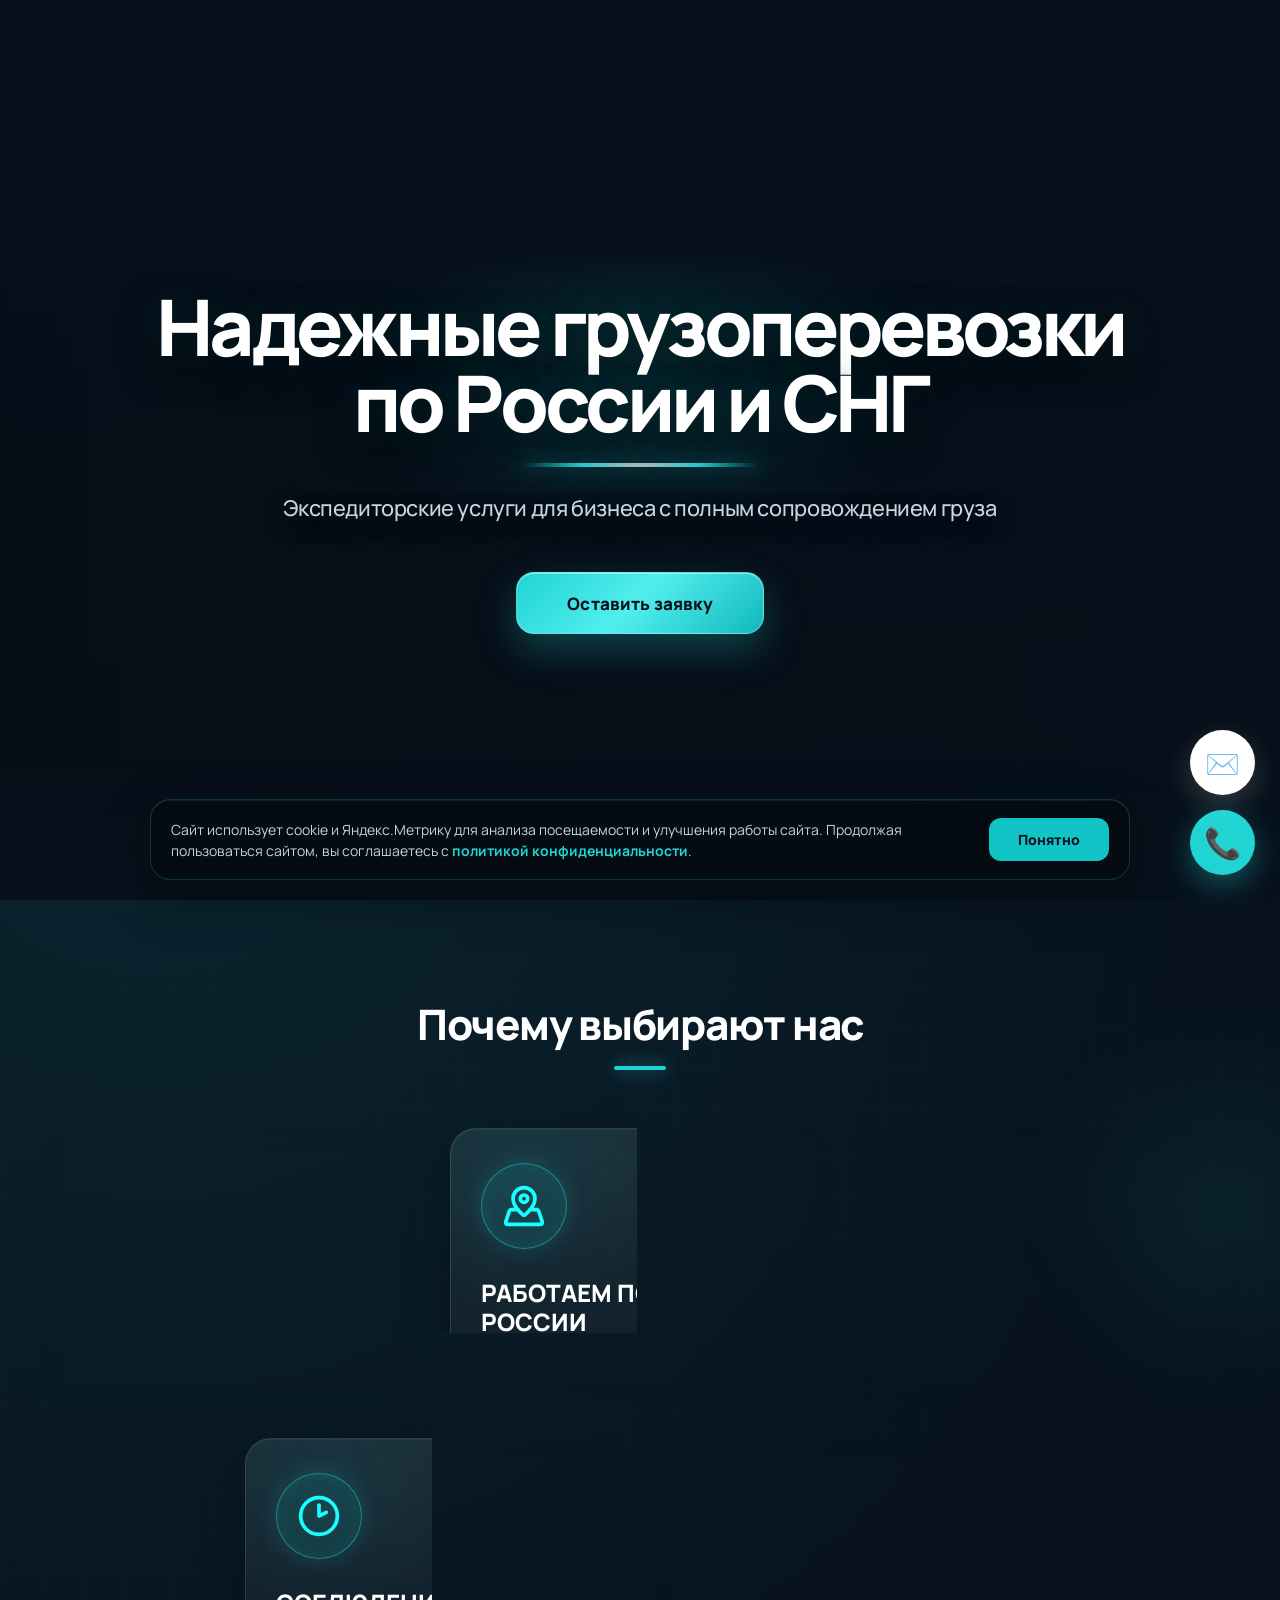
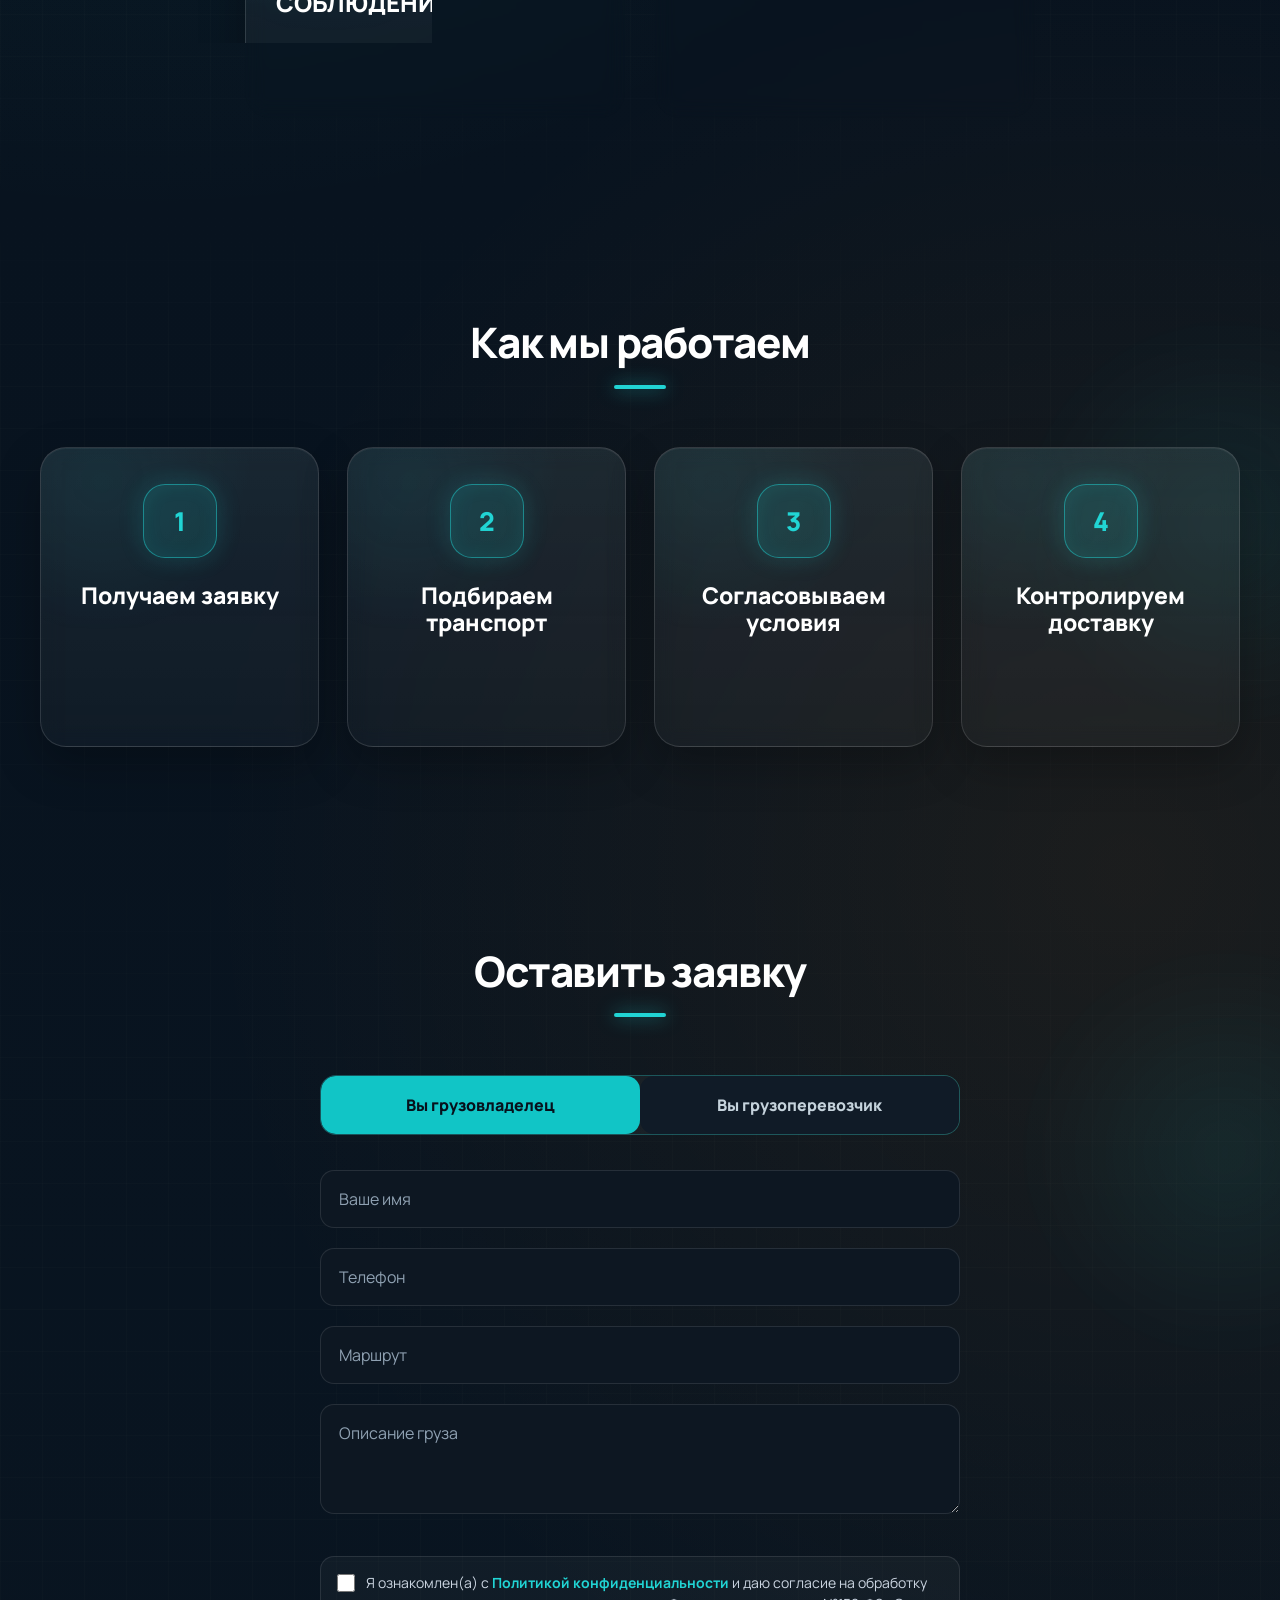
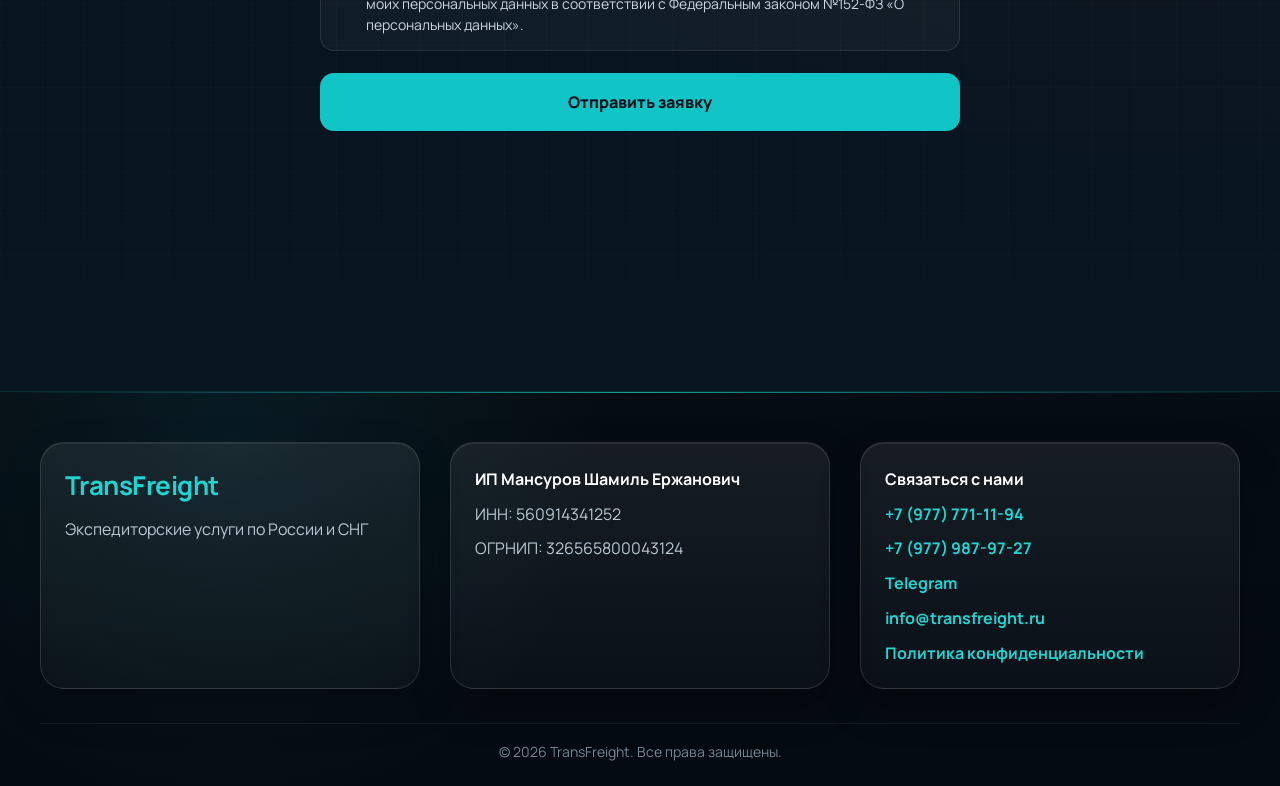
==== commit 14d6e090: "Update index.html" ====
--- a/index.html
+++ b/index.html
@@ -21,6 +21,7 @@
 <link rel="stylesheet" href="style.css">
 <link rel="icon" type="image/png" href="favicon.png">
 
+<!-- Yandex.Metrika counter -->
 <script type="text/javascript">
 (function(m,e,t,r,i,k,a){
   m[i]=m[i]||function(){(m[i].a=m[i].a||[]).push(arguments)};
@@ -46,16 +47,17 @@
   trackLinks:true
 });
 </script>
-
 <noscript>
 <div><img src="https://mc.yandex.ru/watch/109260432" style="position:absolute; left:-9999px;" alt=""></div>
 </noscript>
+<!-- /Yandex.Metrika counter -->
 </head>
 
 <body>
 
 <header class="hero">
   <video autoplay muted loop playsinline preload="metadata" class="bg-video">
+    <source src="transfreight_mobile_background.mp4" type="video/mp4" media="(max-width: 768px)">
     <source src="transfreight_background.mp4" type="video/mp4">
   </video>
 
@@ -63,16 +65,7 @@
 
   <div class="hero-content">
     <h1>Надежные грузоперевозки по России и СНГ</h1>
-
-    <div class="mobile-video-card" aria-hidden="true">
-      <video autoplay muted loop playsinline preload="metadata" class="mobile-video">
-        <source src="transfreight_mobile_background.mp4" type="video/mp4">
-        <source src="transfreight_background.mp4" type="video/mp4">
-      </video>
-    </div>
-
     <p>Экспедиторские услуги для бизнеса с полным сопровождением груза</p>
-
     <div class="buttons">
       <a class="btn primary" href="#contact">Оставить заявку</a>
     </div>
@@ -185,7 +178,7 @@
       <div class="cf-turnstile" data-sitekey="0x4AAAAAADRK5G3awvAaMpHT"></div>
 
       <label class="policy-check">
-        <input type="checkbox" id="ownerPolicyAgree" name="policy_agree">
+        <input type="checkbox" id="ownerPolicyAgree" name="policy_agree" required>
         <span>
           Я ознакомлен(а) с
           <a href="/privacy.html" target="_blank" rel="noopener">Политикой конфиденциальности</a>
@@ -211,7 +204,7 @@
       <div class="cf-turnstile" data-sitekey="0x4AAAAAADRK5G3awvAaMpHT"></div>
 
       <label class="policy-check">
-        <input type="checkbox" id="carrierPolicyAgree" name="policy_agree">
+        <input type="checkbox" id="carrierPolicyAgree" name="policy_agree" required>
         <span>
           Я ознакомлен(а) с
           <a href="/privacy.html" target="_blank" rel="noopener">Политикой конфиденциальности</a>
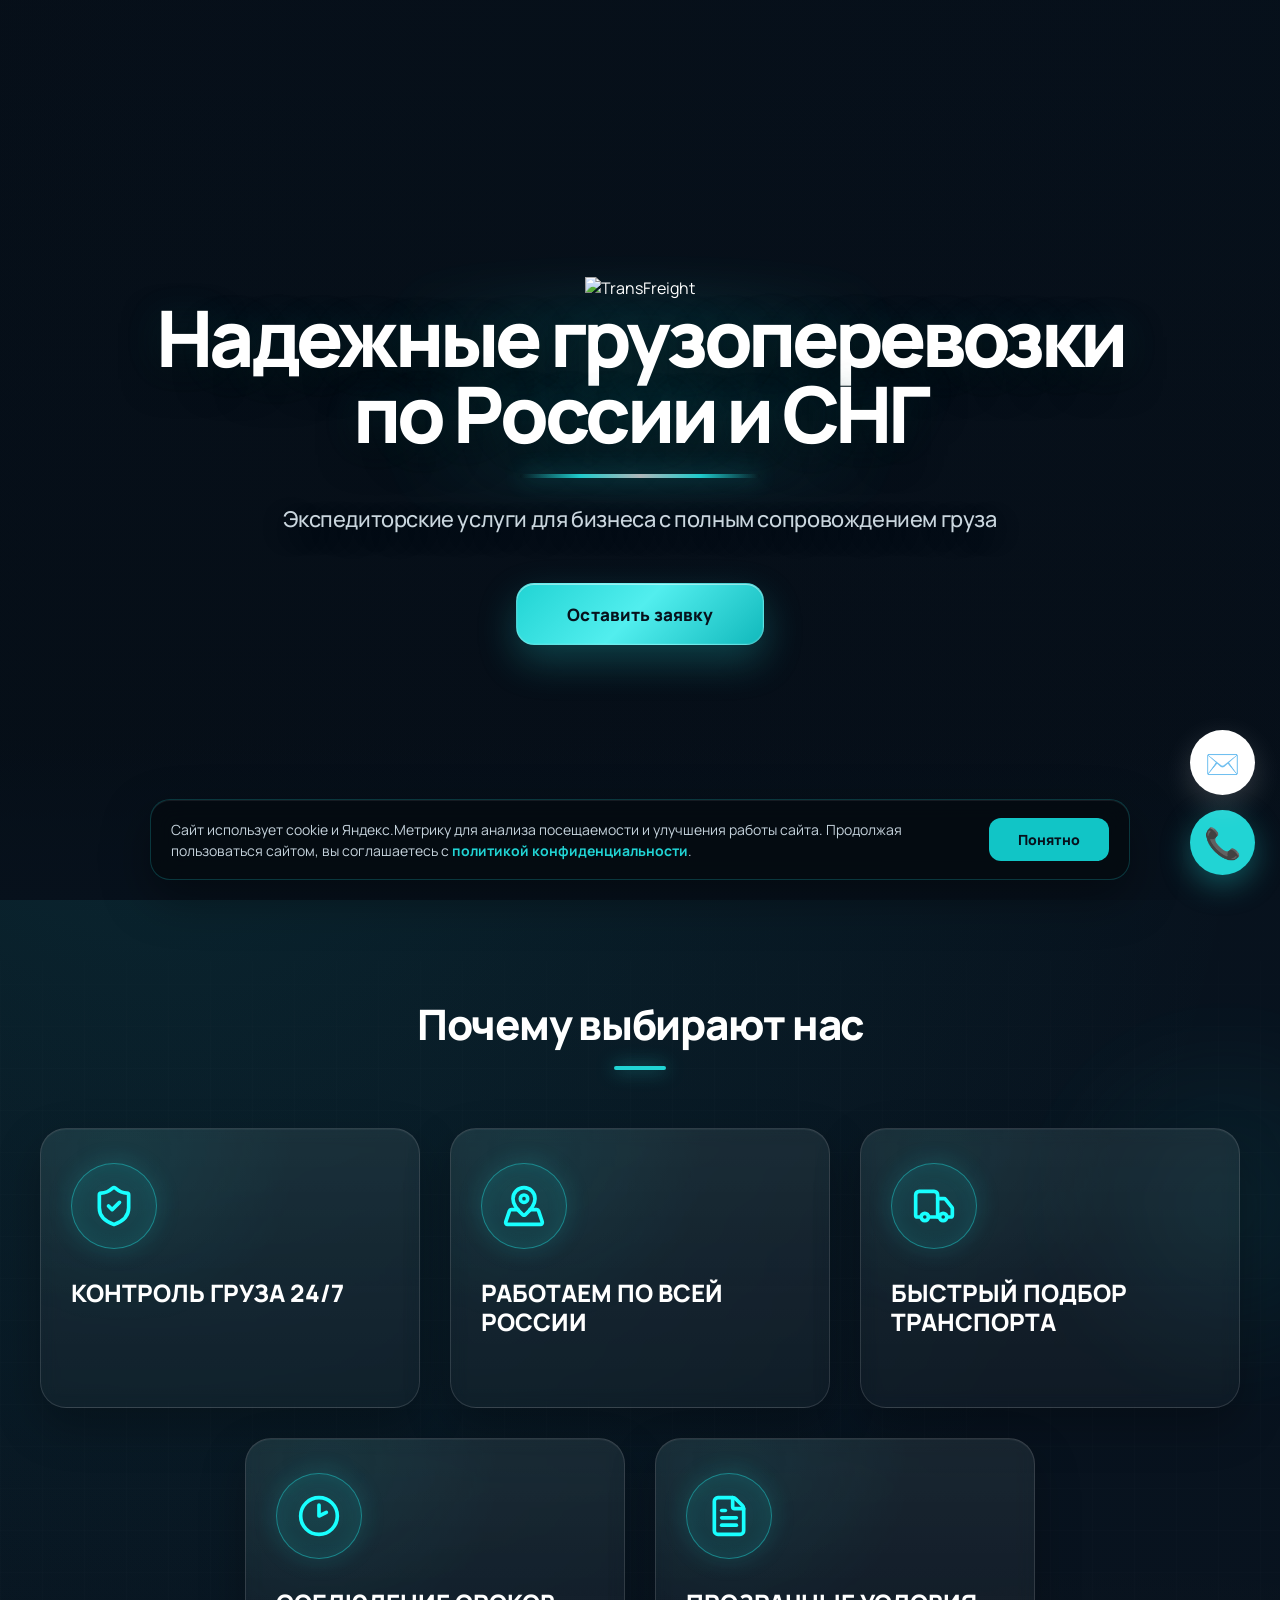
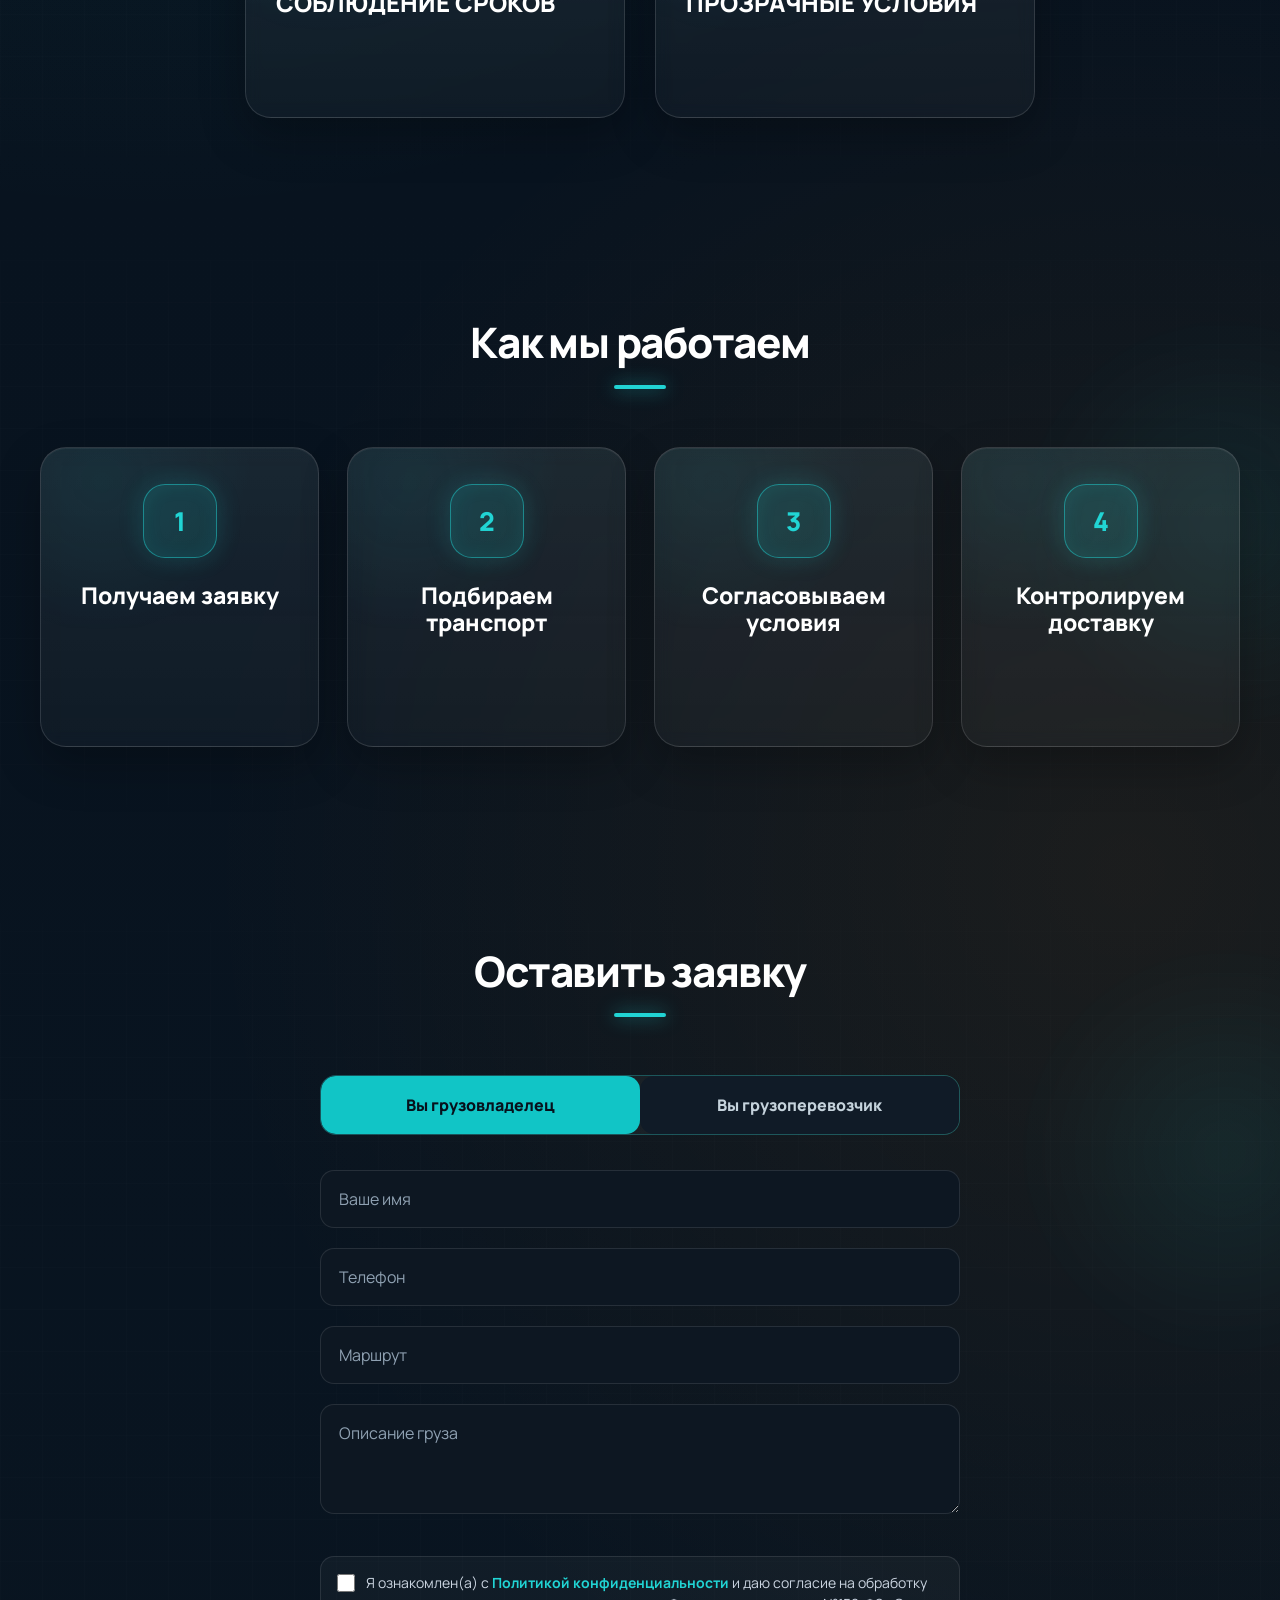
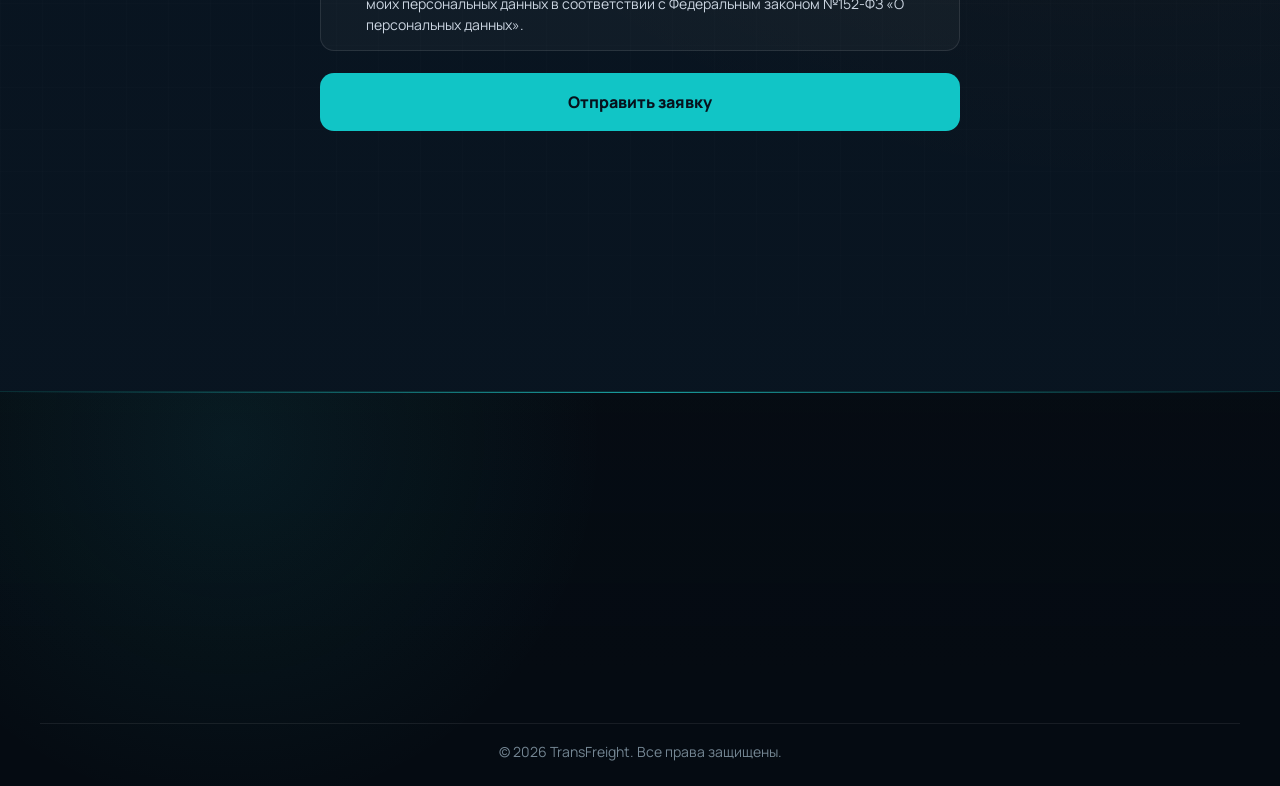
==== commit ac4744c3: "Update index.html" ====
--- a/index.html
+++ b/index.html
@@ -63,7 +63,10 @@
 
   <div class="overlay"></div>
 
-  <div class="hero-content">
+ <div class="hero-content">
+
+    <img src="logo.png" alt="TransFreight" class="hero-logo">
+
     <h1>Надежные грузоперевозки по России и СНГ</h1>
     <p>Экспедиторские услуги для бизнеса с полным сопровождением груза</p>
     <div class="buttons">
@@ -222,10 +225,14 @@
 
 <footer class="footer">
   <div class="footer-inner">
-    <div>
-      <h3>TransFreight</h3>
-      <p>Экспедиторские услуги по России и СНГ</p>
-    </div>
+    <div class="footer-brand">
+    <img src="logo.png" alt="TransFreight" class="footer-logo">
+
+    <div class="footer-brand-text">
+        <h3>TransFreight</h3>
+        <p>Экспедиторские услуги по России и СНГ</p>
+    </div>
+</div>
 
     <div>
       <p><strong>ИП Мансуров Шамиль Ержанович</strong></p>
--- a/style.css
+++ b/style.css
@@ -5,10 +5,10 @@
 }
 
 html{
-  scroll-behavior:smooth;
   width:100%;
   max-width:100%;
   overflow-x:hidden;
+  scroll-behavior:smooth;
   background:#07111c;
 }
 
@@ -29,6 +29,8 @@
   max-width:100%;
 }
 
+/* ===== HERO ===== */
+
 .hero{
   position:relative;
   min-height:100vh;
@@ -42,13 +44,14 @@
 .bg-video{
   position:absolute;
   inset:0;
+  z-index:0;
   width:100%;
   height:100%;
   object-fit:cover;
-  z-index:0;
+  object-position:center;
   opacity:1;
   filter:brightness(1.08) contrast(1.06) saturate(1.12);
-  transform:scale(1.03);
+  transform:scale(1.02);
 }
 
 .overlay{
@@ -111,7 +114,7 @@
   border-radius:999px;
   background:radial-gradient(circle, rgba(33,212,212,0.16), transparent 68%);
   filter:blur(18px);
-  opacity:.78;
+  opacity:.72;
   z-index:-1;
   pointer-events:none;
   animation:heroAuraSoftPulse 8s ease-in-out infinite;
@@ -138,10 +141,6 @@
   letter-spacing:-0.018em;
   color:rgba(230,243,250,0.88);
   text-shadow:0 8px 26px rgba(0,0,0,0.44);
-}
-
-.mobile-video-card{
-  display:none;
 }
 
 .buttons{
@@ -209,6 +208,8 @@
   left:130%;
 }
 
+/* ===== SECTIONS ===== */
+
 .advantages,
 .steps,
 .contact{
@@ -229,7 +230,7 @@
     linear-gradient(rgba(255,255,255,0.024) 1px, transparent 1px),
     linear-gradient(90deg, rgba(255,255,255,0.024) 1px, transparent 1px);
   background-size:42px 42px;
-  opacity:.55;
+  opacity:.42;
   pointer-events:none;
   mask-image:linear-gradient(180deg, transparent 0%, #000 16%, #000 84%, transparent 100%);
   -webkit-mask-image:linear-gradient(180deg, transparent 0%, #000 16%, #000 84%, transparent 100%);
@@ -279,6 +280,8 @@
   box-shadow:0 0 18px rgba(33,212,212,0.65);
 }
 
+/* ===== CARDS ===== */
+
 .cards{
   max-width:1200px;
   margin:0 auto;
@@ -293,6 +296,14 @@
 .cards > .why-card:nth-child(3){ grid-column:5 / span 2; }
 .cards > .why-card:nth-child(4){ grid-column:2 / span 2; }
 .cards > .why-card:nth-child(5){ grid-column:4 / span 2; }
+
+.steps-container{
+  max-width:1200px;
+  margin:0 auto;
+  display:grid;
+  grid-template-columns:repeat(4, minmax(0, 1fr));
+  gap:28px;
+}
 
 .why-card,
 .step{
@@ -304,11 +315,13 @@
   background:linear-gradient(180deg, rgba(255,255,255,0.075), rgba(255,255,255,0.032));
   border:1px solid rgba(255,255,255,0.13);
   box-shadow:0 18px 45px rgba(0,0,0,0.26), inset 0 1px 0 rgba(255,255,255,0.05);
-  backdrop-filter:blur(10px);
-  -webkit-backdrop-filter:blur(10px);
+  backdrop-filter:blur(8px);
+  -webkit-backdrop-filter:blur(8px);
   transform:translateZ(0);
   -webkit-tap-highlight-color:transparent;
   transition:
+    opacity .7s ease,
+    transform .7s cubic-bezier(.22,1,.36,1),
     background .85s cubic-bezier(.22,1,.36,1),
     border-color .85s ease,
     box-shadow .85s ease;
@@ -449,6 +462,22 @@
     box-shadow .72s ease;
 }
 
+.why-card.reveal,
+.step.reveal,
+.contact form.reveal,
+.footer-inner > div.reveal{
+  opacity:0;
+  transform:translateY(28px);
+}
+
+.why-card.reveal.show,
+.step.reveal.show,
+.contact form.reveal.show,
+.footer-inner > div.reveal.show{
+  opacity:1;
+  transform:translateY(0);
+}
+
 @media(min-width:769px){
   .why-card:hover,
   .step:hover{
@@ -482,17 +511,13 @@
   }
 }
 
-.steps-container{
-  max-width:1200px;
-  margin:0 auto;
-  display:grid;
-  grid-template-columns:repeat(4, minmax(0, 1fr));
-  gap:28px;
-}
+/* ===== REVIEWS ===== */
 
 .reviews{
-  display:none !important;
-}
+  display:none;
+}
+
+/* ===== CONTACT ===== */
 
 .form-switcher{
   position:relative;
@@ -671,6 +696,8 @@
   transform:translateY(0);
 }
 
+/* ===== FOOTER ===== */
+
 .footer{
   position:relative;
   overflow:hidden;
@@ -756,6 +783,8 @@
   color:#748693;
   font-size:14px;
 }
+
+/* ===== FLOATING + COOKIE ===== */
 
 .floating-btn,
 .floating-max{
@@ -816,7 +845,7 @@
 }
 
 .cookie-banner.is-hidden{
-  display:none !important;
+  display:none;
 }
 
 .cookie-banner__text{
@@ -844,6 +873,8 @@
   display:none !important;
 }
 
+/* ===== ANIMATIONS ===== */
+
 @keyframes pulse{
   0%{ box-shadow:0 0 0 0 rgba(33,212,212,0.5); }
   70%{ box-shadow:0 0 0 20px rgba(33,212,212,0); }
@@ -873,6 +904,8 @@
     filter:blur(22px);
   }
 }
+
+/* ===== RESPONSIVE ===== */
 
 @media(max-width:1100px){
   .cards{
@@ -906,15 +939,6 @@
     display:block;
     padding-top:34px;
     background:#07111c;
-  }
-
-  .bg-video{
-    display:none;
-  }
-
-  .overlay,
-  .hero::after{
-    display:none;
   }
 
   .hero-content{
@@ -945,24 +969,27 @@
     margin-top:20px;
   }
 
-  .mobile-video-card{
+  .bg-video{
     order:2;
+    position:relative;
+    inset:auto;
+    z-index:2;
     display:block;
     width:100%;
     height:260px;
     margin-bottom:26px;
     border-radius:26px;
-    overflow:hidden;
-    background:#07111c;
-    box-shadow:0 18px 44px rgba(0,0,0,0.28);
-  }
-
-  .mobile-video{
-    width:100%;
-    height:100%;
     object-fit:cover;
     object-position:center;
-    display:block;
+    overflow:hidden;
+    transform:none;
+    filter:brightness(1.08) contrast(1.04) saturate(1.08);
+    box-shadow:0 18px 44px rgba(0,0,0,0.28);
+  }
+
+  .overlay,
+  .hero::after{
+    display:none;
   }
 
   .hero p{
@@ -1134,6 +1161,10 @@
 
   .floating-max{
     bottom:94px;
+  }
+
+  .floating-btn{
+    animation:none;
   }
 
   .cookie-banner{
@@ -1152,10 +1183,6 @@
   .cookie-banner__btn{
     width:100%;
   }
-
-  .floating-btn{
-    animation:none;
-  }
 }
 
 @media(max-width:390px){
@@ -1163,7 +1190,7 @@
     font-size:clamp(32px, 10vw, 42px);
   }
 
-  .mobile-video-card{
+  .bg-video{
     height:230px;
   }
 
@@ -1189,3 +1216,8 @@
     scroll-behavior:auto !important;
   }
 }
+@media(max-width:768px){
+  .bg-video{
+    display:none !important;
+  }
+}
